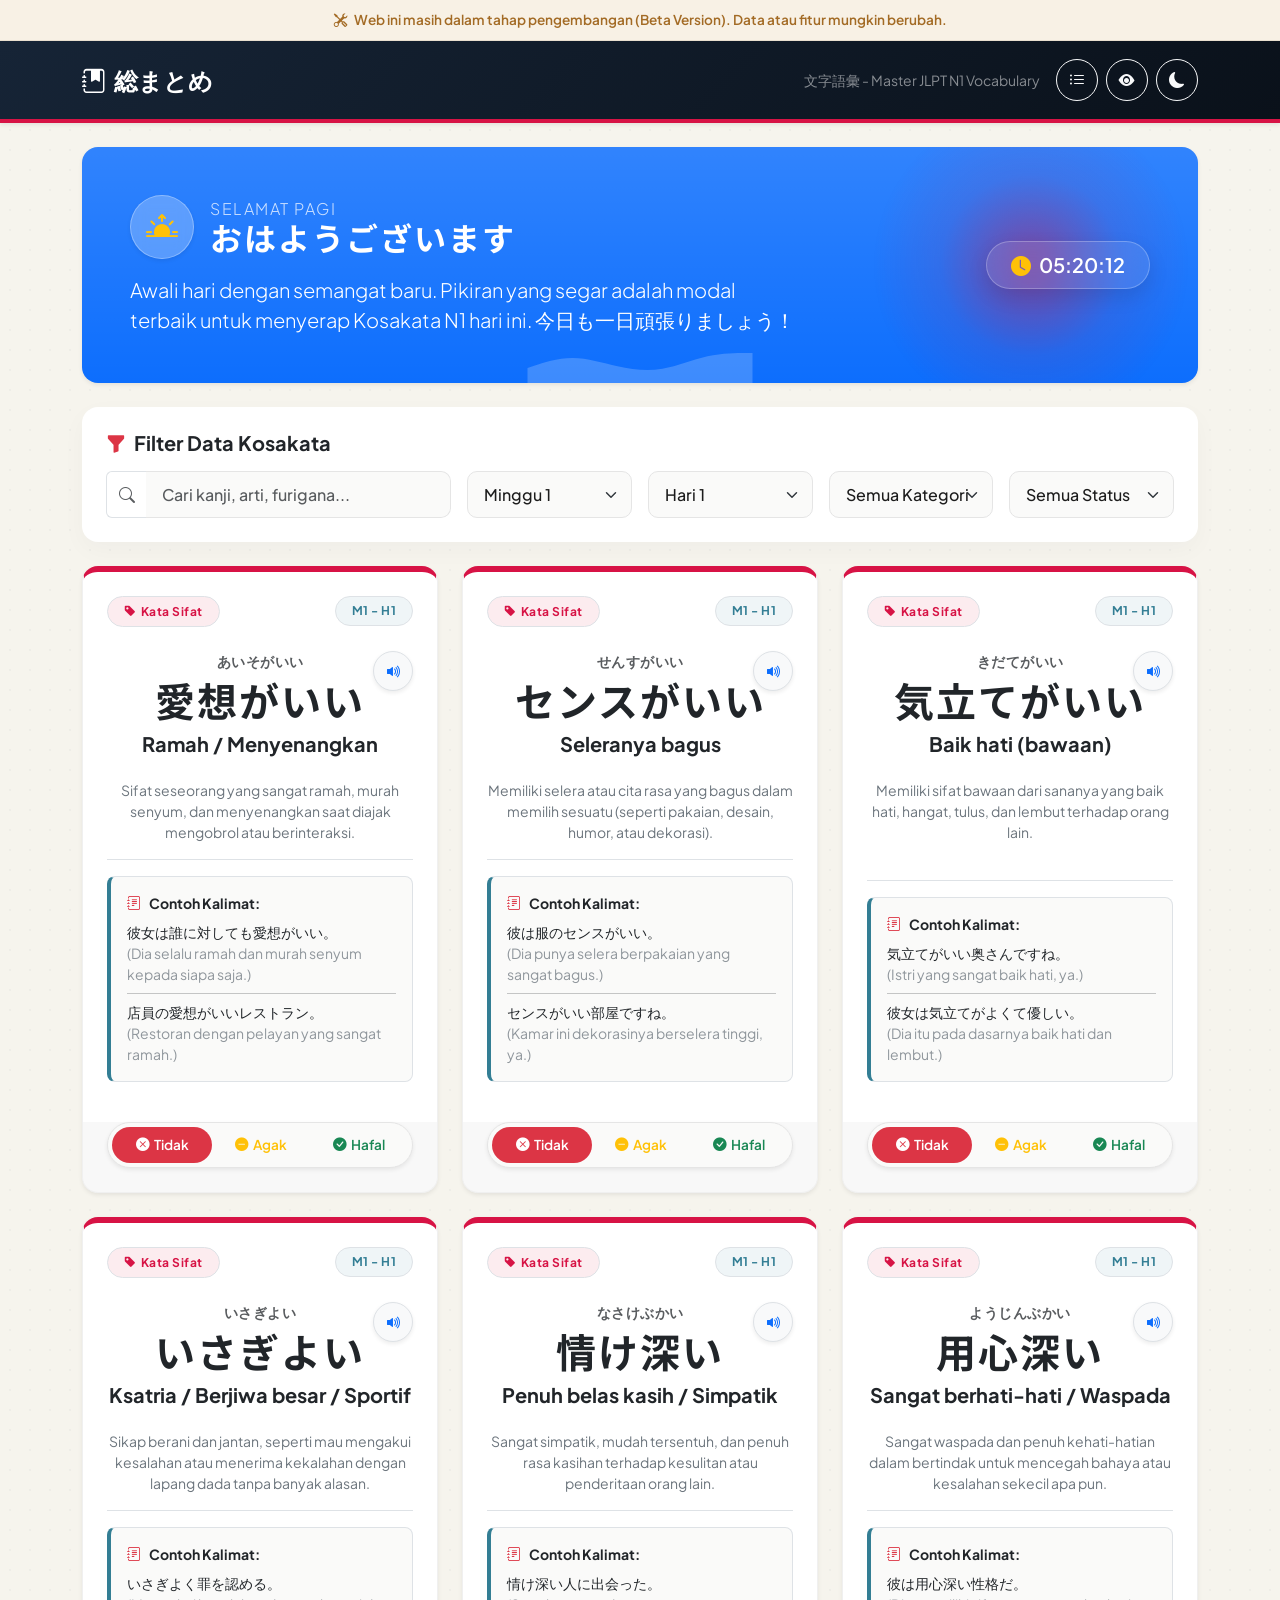
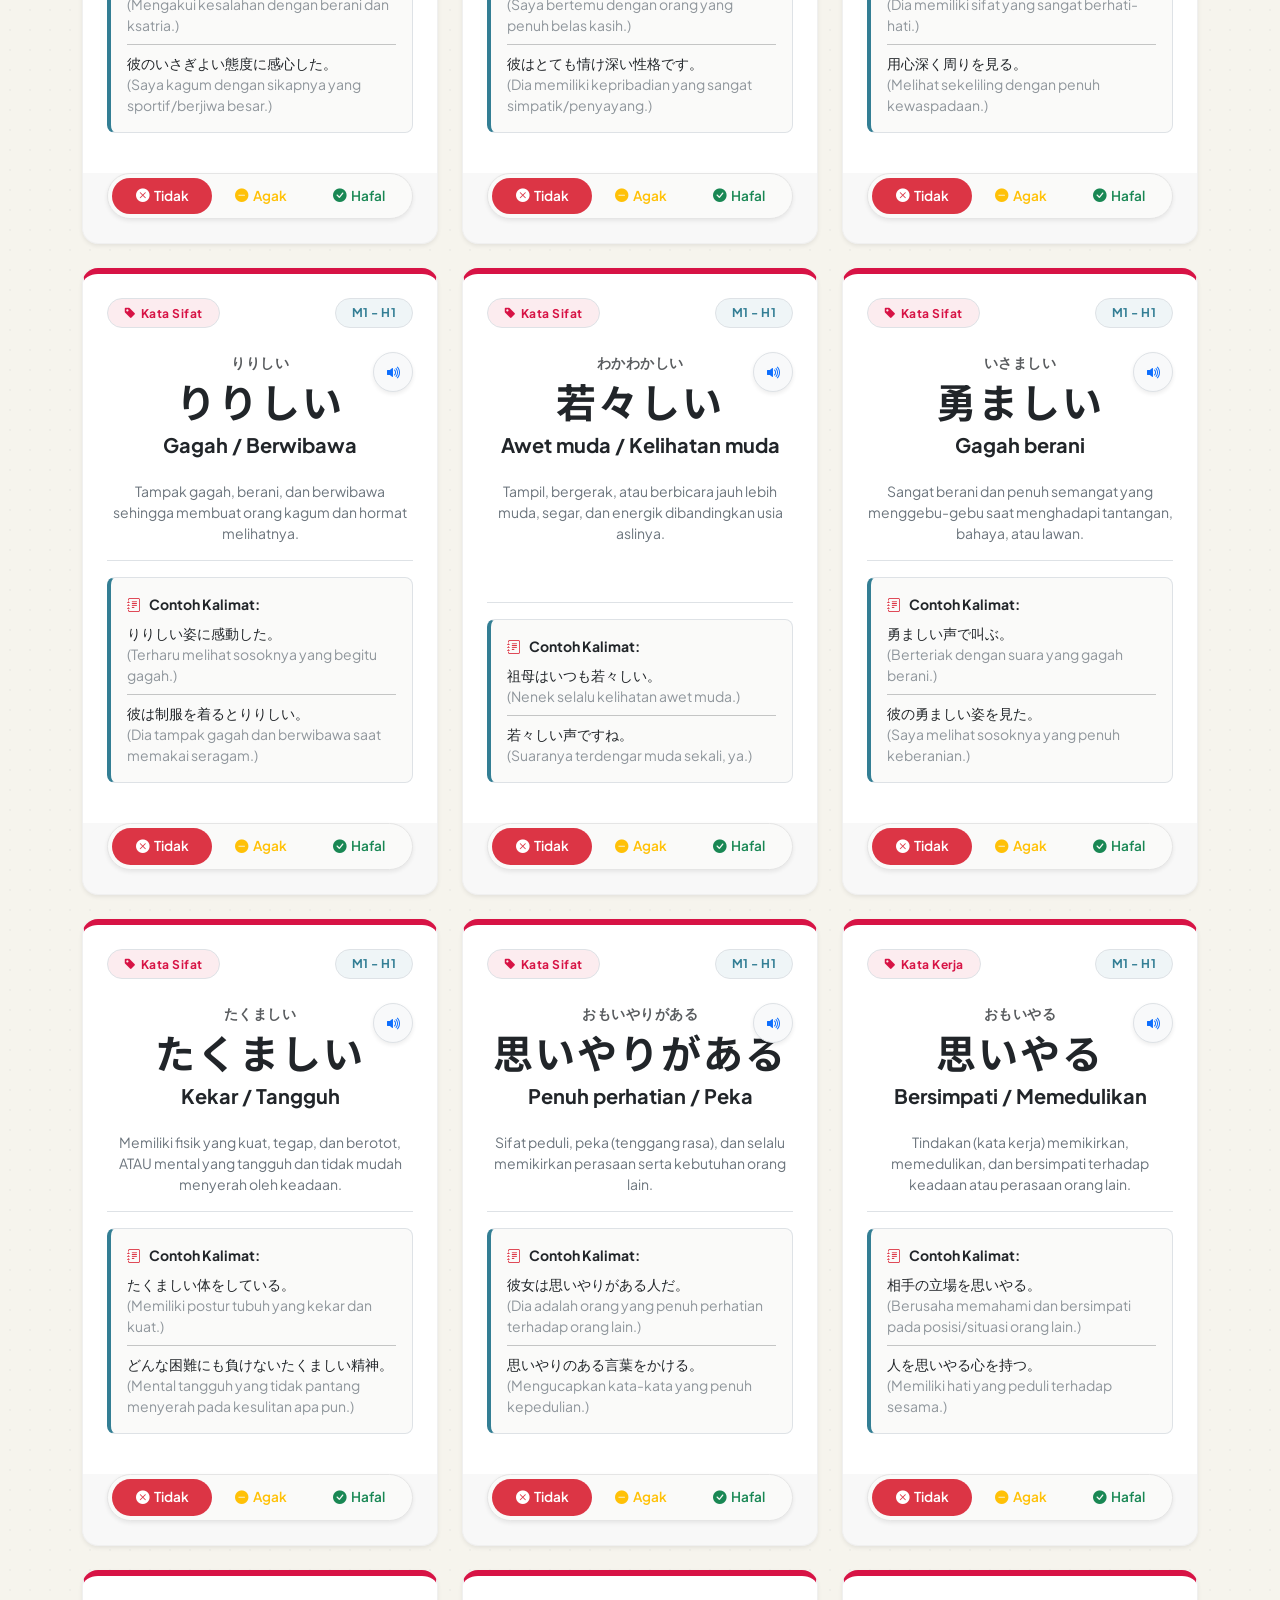
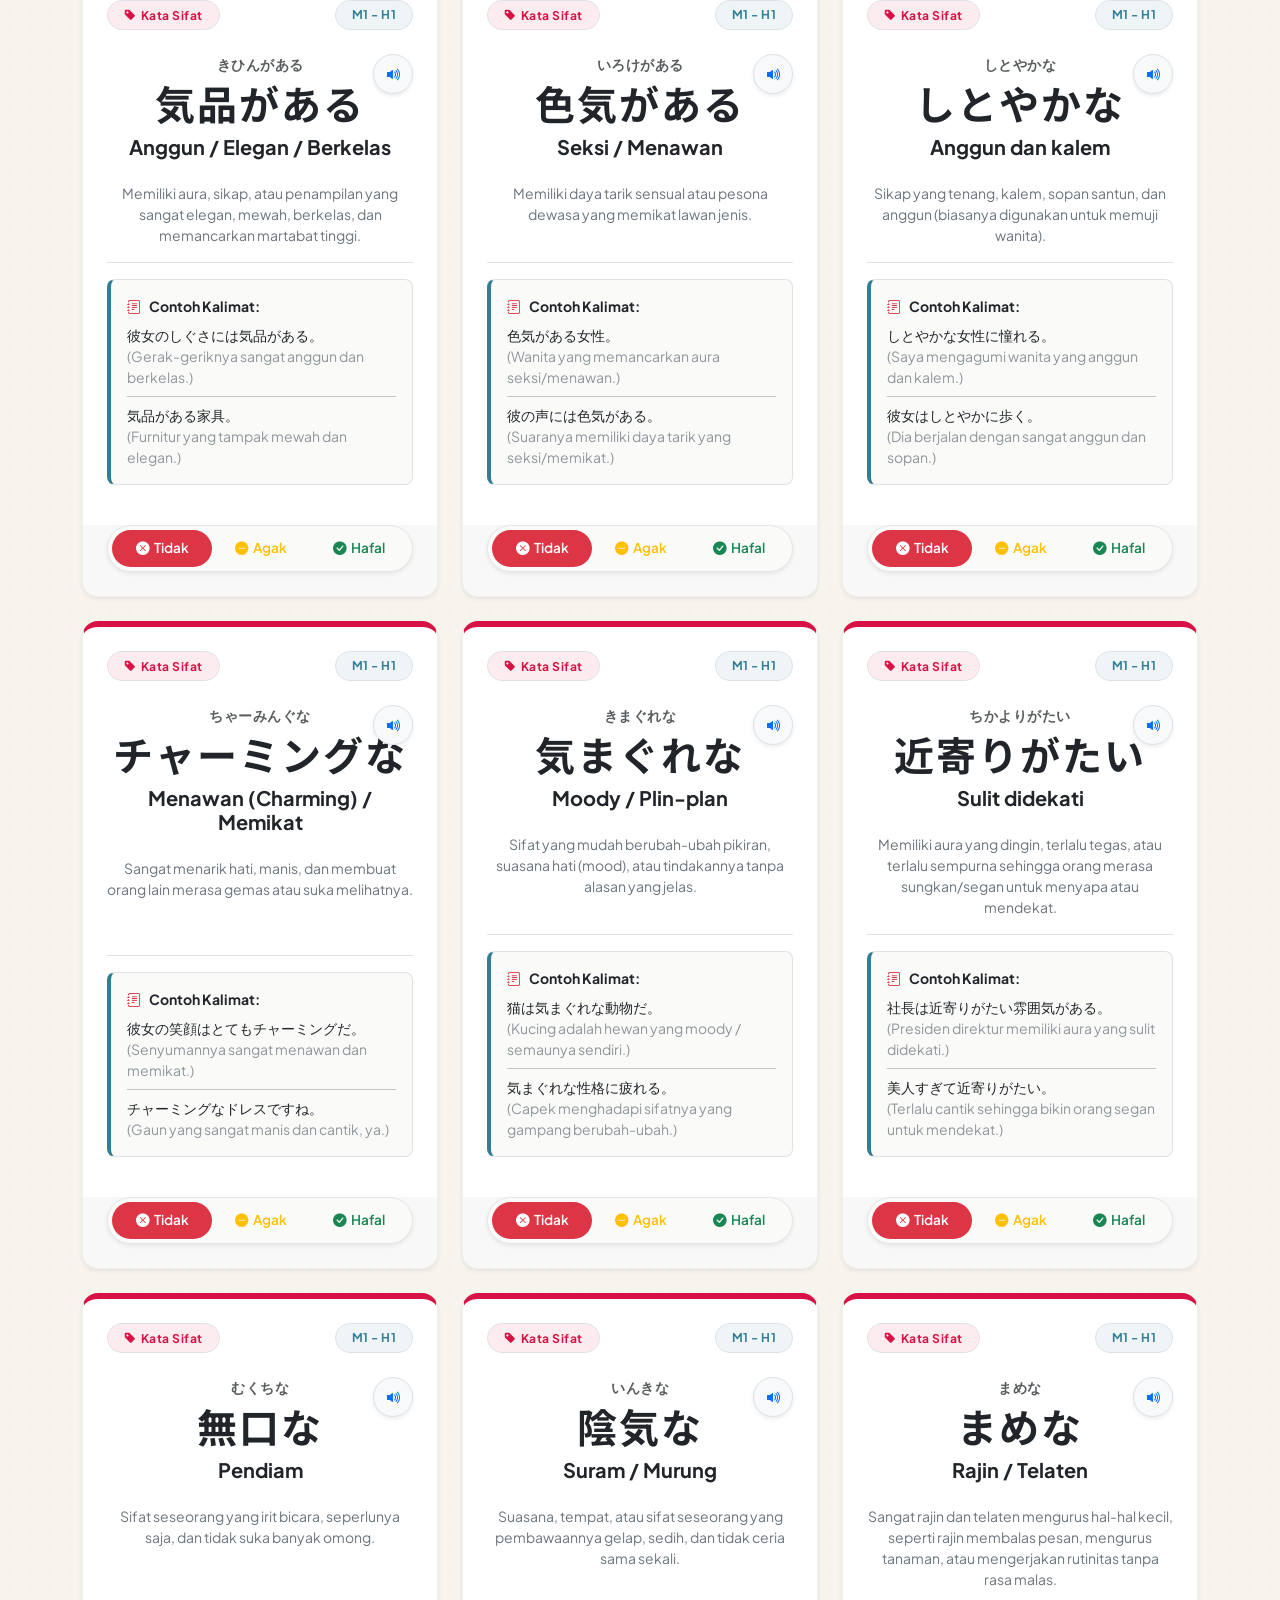
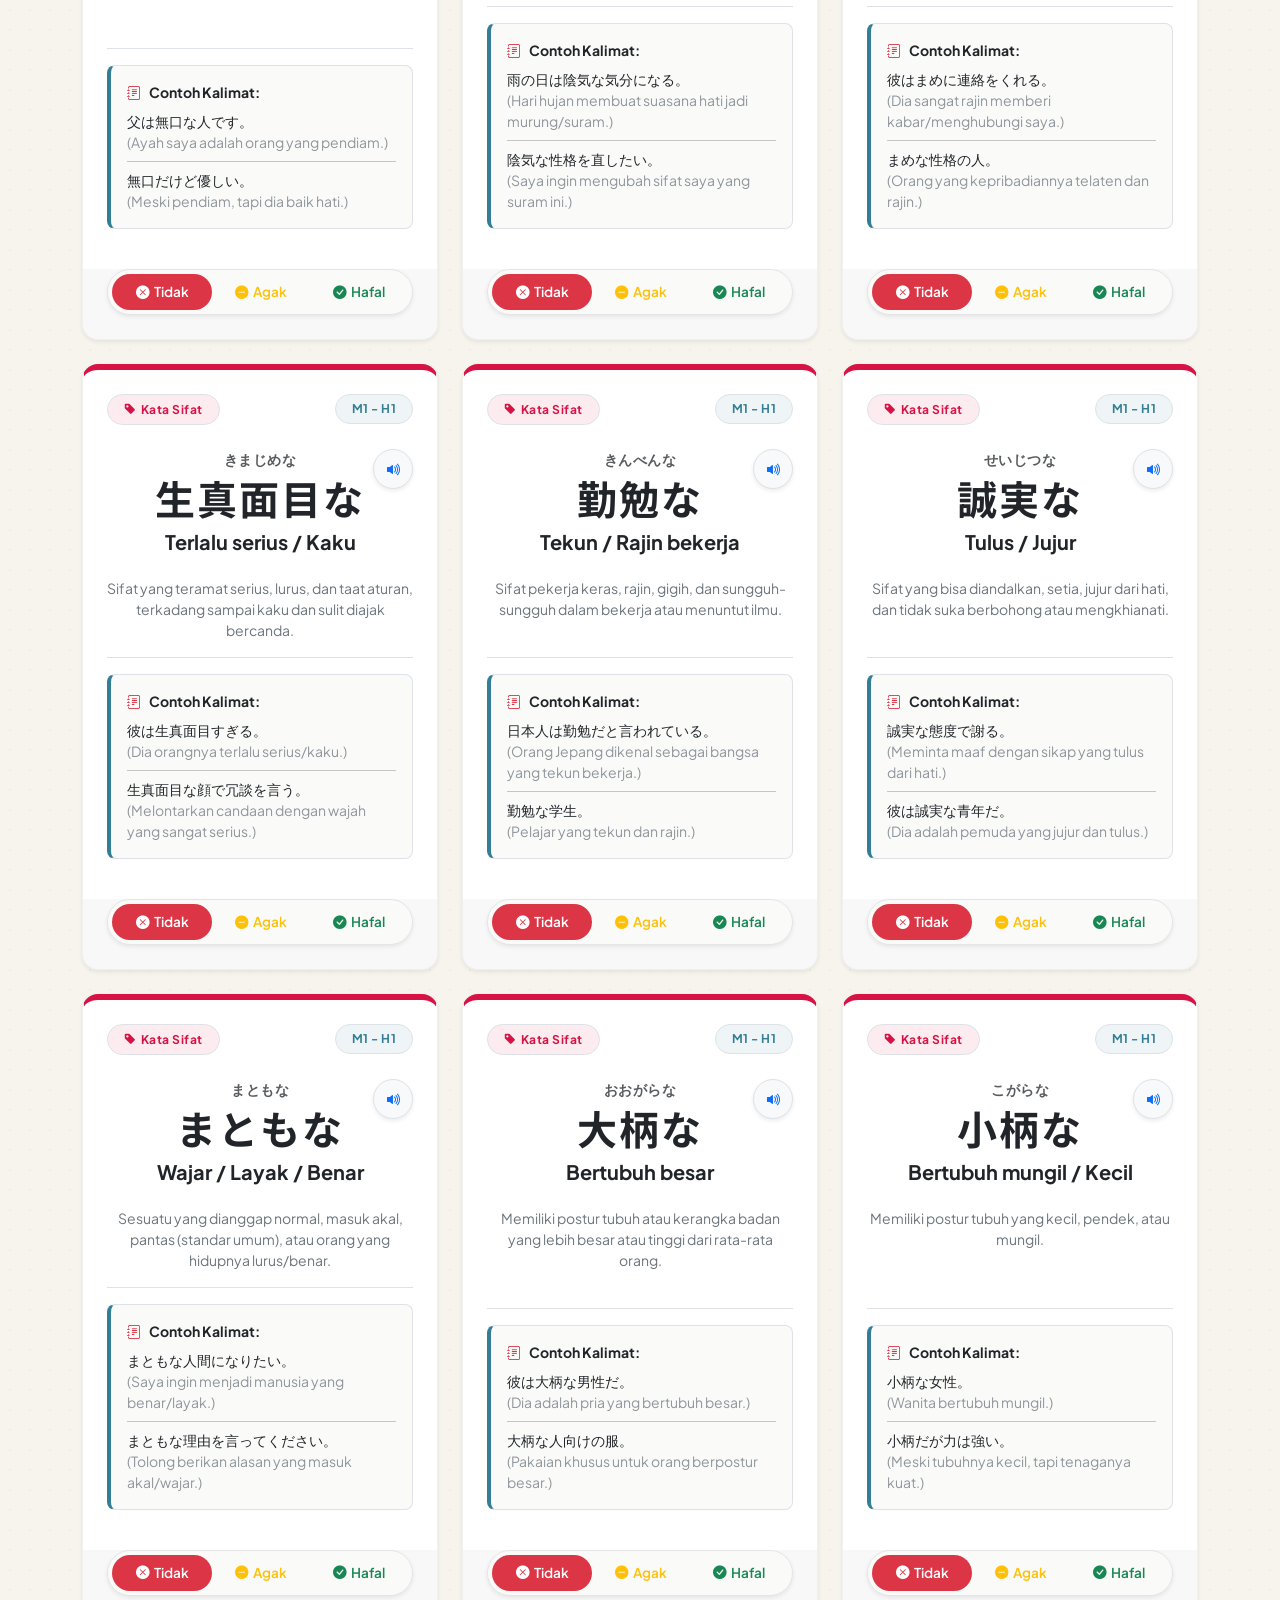
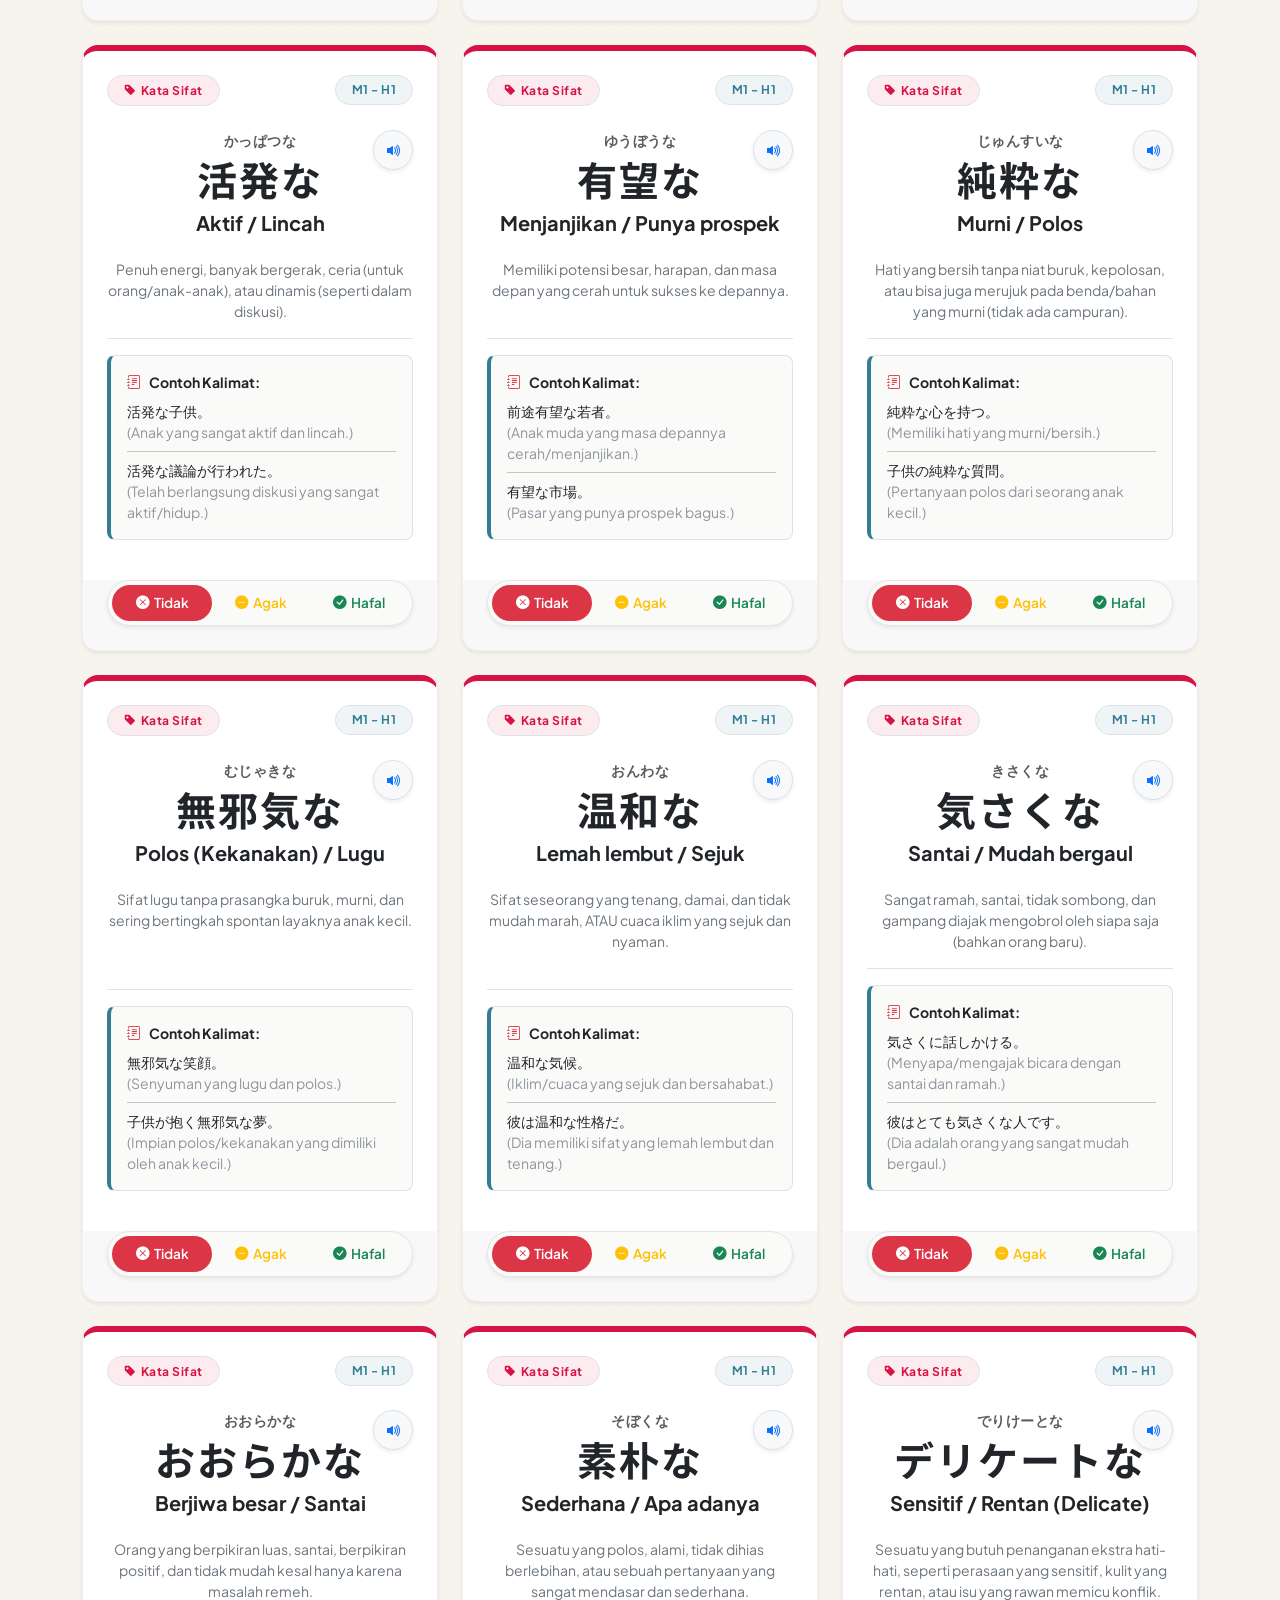
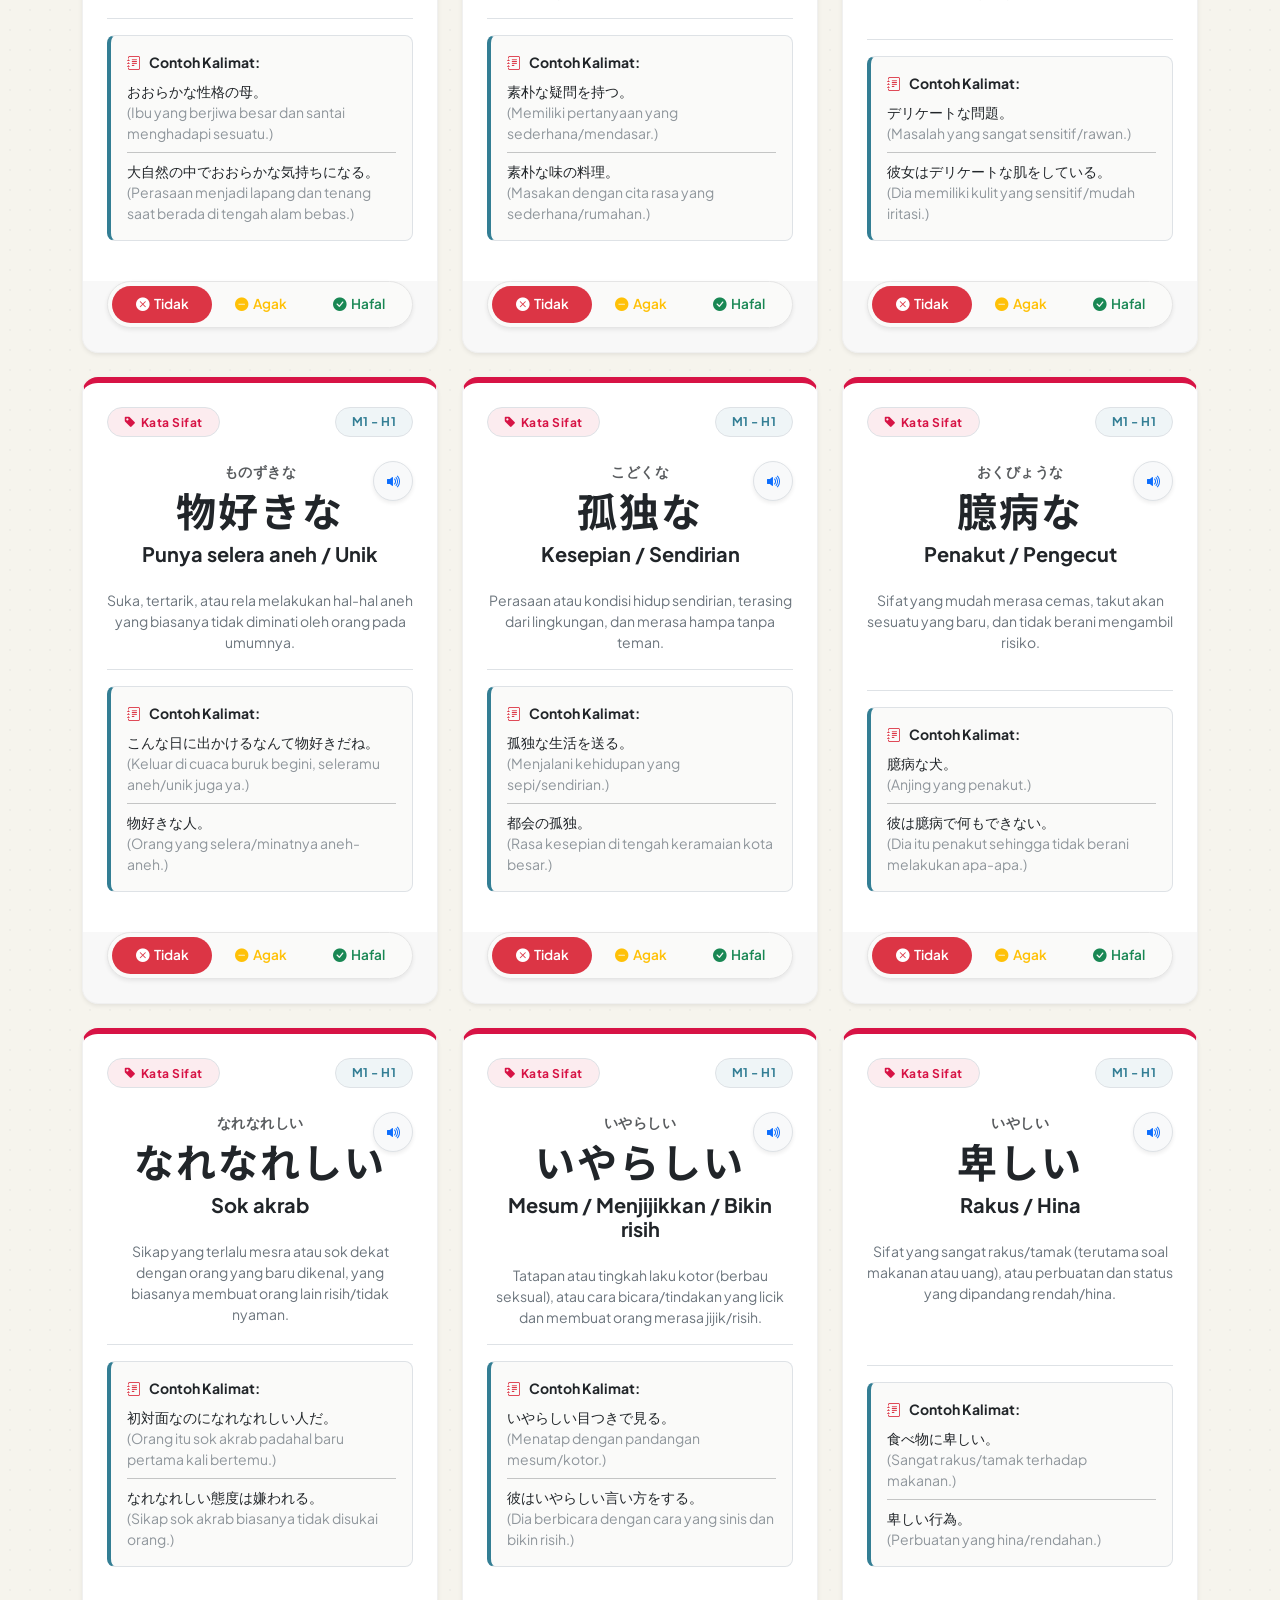
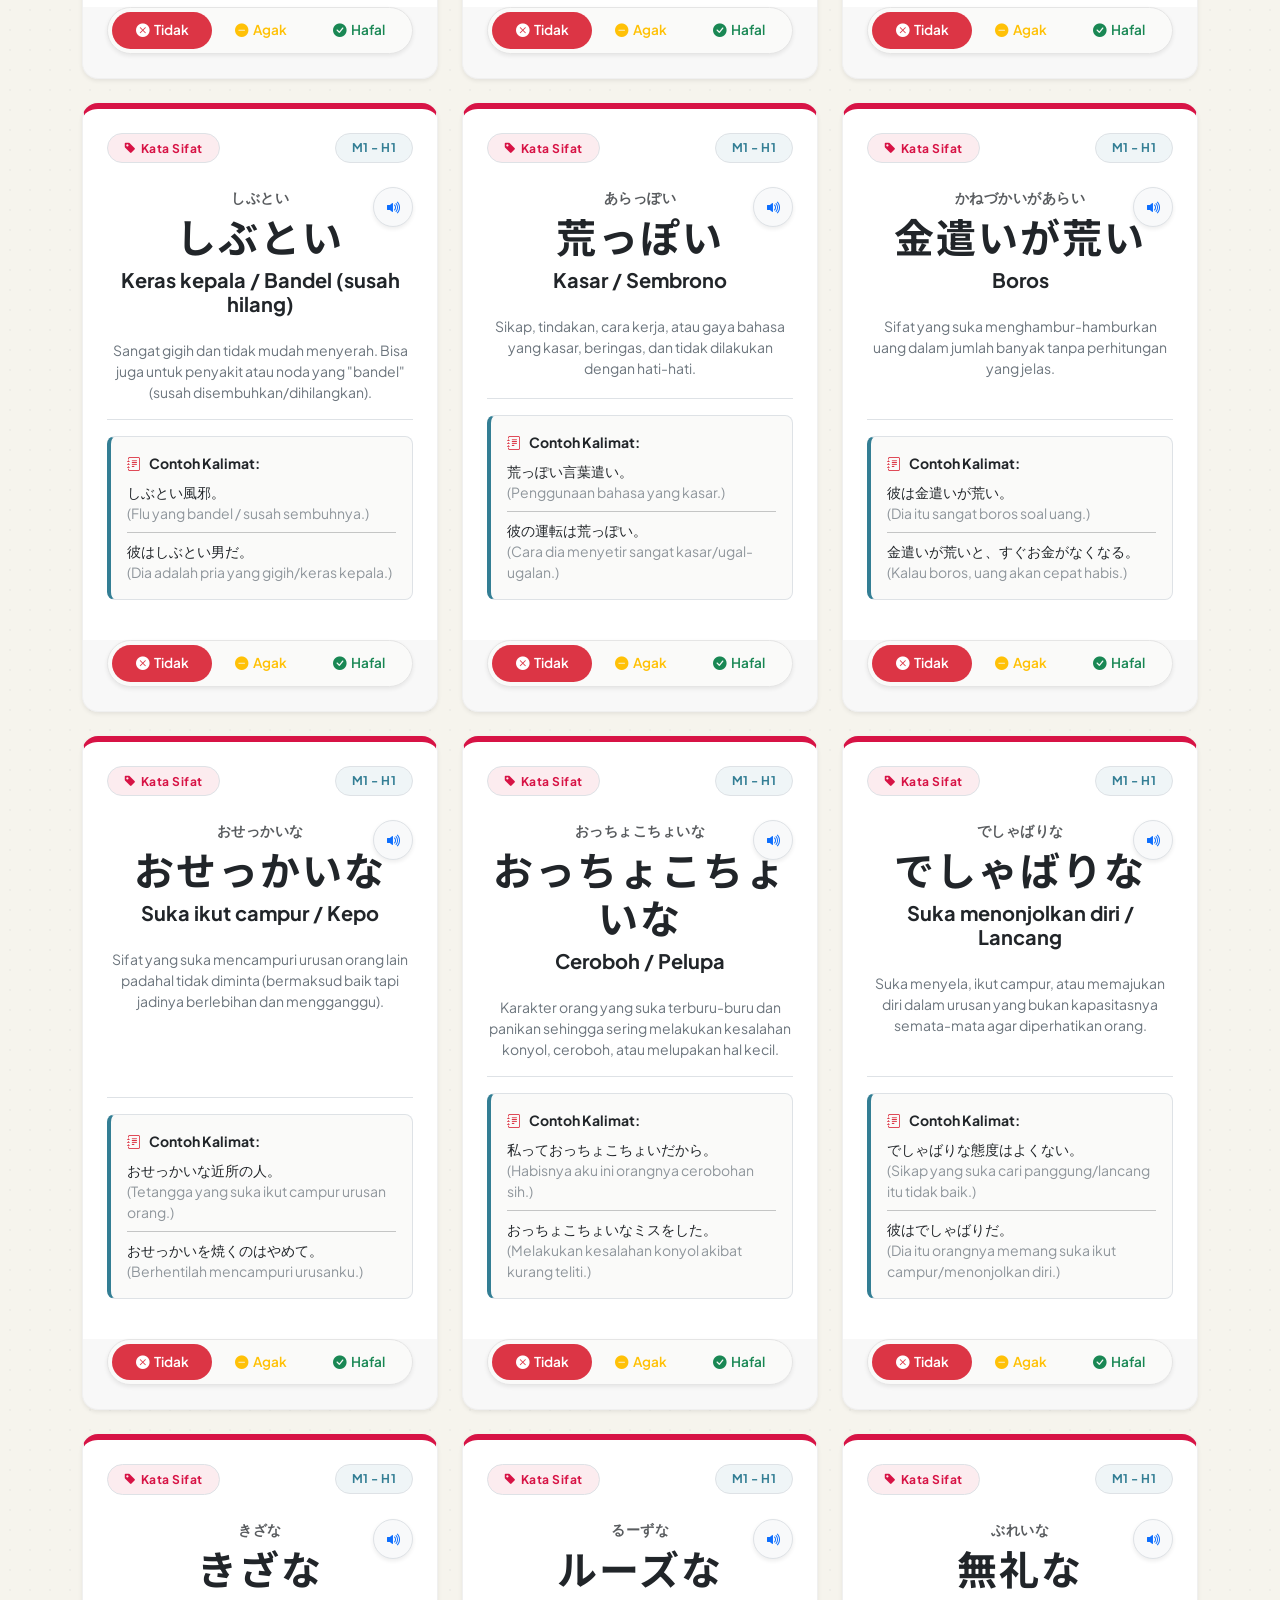
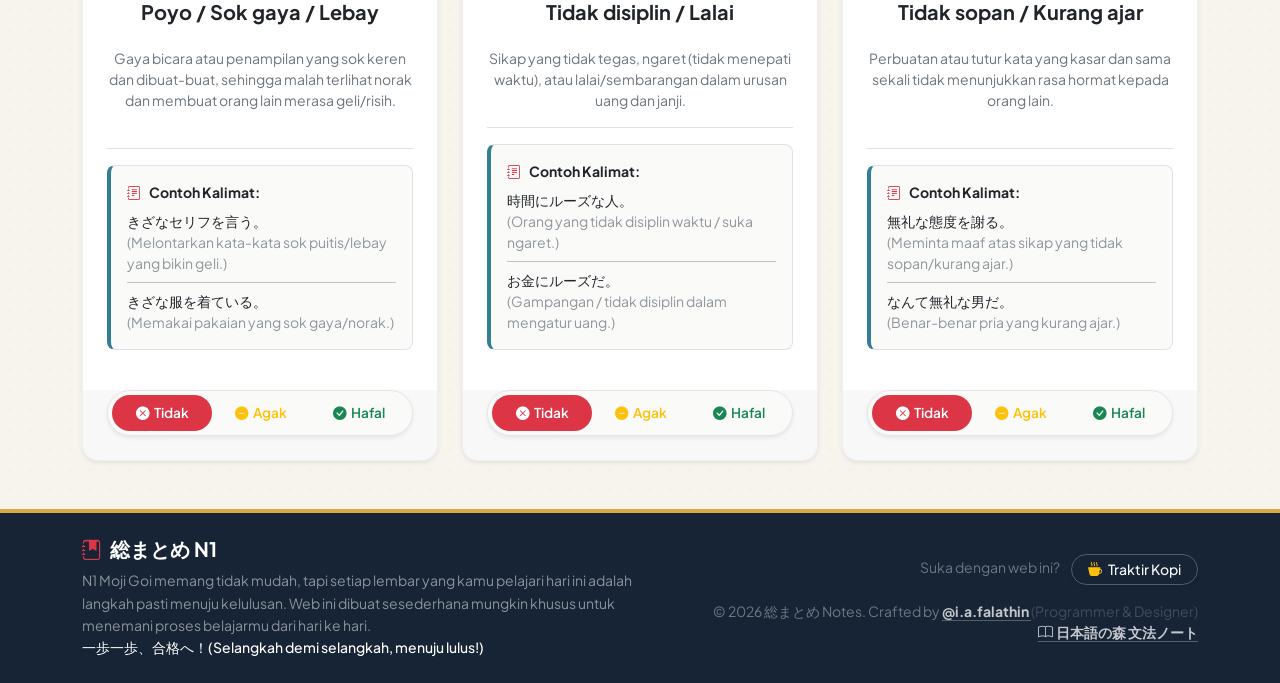
==== index.html @ d139061b "feat: add details for new theme" ====
<!DOCTYPE html>
<html lang="id">
  <head>
    <meta charset="UTF-8" />
    <meta name="viewport" content="width=device-width, initial-scale=1.0" />
    <title>総まとめ · 上級 · 文字語彙</title>

    <link
      rel="icon"
      type="image/svg+xml"
      href="data:image/svg+xml,<svg xmlns=%22http://www.w3.org/2000/svg%22 viewBox=%220 0 100 100%22><text y=%22.9em%22 font-size=%2290%22>文</text></svg>"
    />

    <link
      rel="stylesheet"
      href="https://fonts.googleapis.com/css2?family=Material+Symbols+Outlined:opsz,wght,FILL,GRAD@24,400,0,0"
    />

    <link
      href="https://cdn.jsdelivr.net/npm/bootstrap@5.3.2/dist/css/bootstrap.min.css"
      rel="stylesheet"
    />
    <link
      rel="stylesheet"
      href="https://cdn.jsdelivr.net/npm/bootstrap-icons@1.11.1/font/bootstrap-icons.css"
    />
    <link rel="preconnect" href="https://fonts.googleapis.com" />
    <link rel="preconnect" href="https://fonts.gstatic.com" crossorigin />
    <link
      href="https://fonts.googleapis.com/css2?family=Plus+Jakarta+Sans:wght@400;500;600;700&family=Noto+Sans+JP:wght@500;700&display=swap"
      rel="stylesheet"
    />
    <link rel="stylesheet" href="css/style.css" />
  </head>
  <body>
    <div class="dev-notice w-100">
      <i class="bi bi-tools me-1"></i> Web ini masih dalam tahap pengembangan
      (Beta Version). Data atau fitur mungkin berubah.
    </div>

    <nav class="navbar navbar-expand-lg navbar-dark navbar-jp shadow-sm py-3">
      <div class="container d-flex justify-content-between align-items-center">
        <a class="navbar-brand fw-bold fs-4 d-flex align-items-center" href="#">
          <i class="bi bi-journal-bookmark-fill text-white me-2"></i>
          <span>総<span style="color: var(--jp-red)">まとめ</span></span>
        </a>

        <div class="d-flex align-items-center">
          <span class="navbar-text text-white-50 small d-none d-md-inline me-3">
            文字語彙 - Master JLPT N1 Vocabulary
          </span>

          <!-- View Mode Toggle (Card / Details) -->
          <button
            id="view-mode-toggle"
            class="btn btn-outline-light rounded-circle p-2 d-flex align-items-center justify-content-center me-2"
            style="width: 42px; height: 42px; transition: all 0.2s"
            title="Ganti ke Tampilan Detail (Tabel)"
          >
            <i class="bi bi-list-ul" id="view-mode-icon"></i>
          </button>

          <!-- Mode Hafal Toggle Button Modern -->
          <button
            id="study-mode-toggle"
            class="btn btn-outline-light rounded-circle p-2 d-flex align-items-center justify-content-center me-2"
            style="width: 42px; height: 42px; transition: all 0.2s"
            title="Toggle Mode Hafal"
          >
            <i class="bi bi-eye-fill" id="study-mode-icon"></i>
          </button>

          <!-- Dark Mode Toggle Button Modern -->
          <button
            id="theme-toggle"
            class="btn btn-outline-light rounded-circle p-2 d-flex align-items-center justify-content-center"
            style="width: 42px; height: 42px; transition: all 0.2s"
            title="Toggle Dark/Light Mode"
          >
            <i class="bi bi-moon-fill" id="theme-icon"></i>
          </button>
        </div>
      </div>
    </nav>

    <main>
      <div class="container mt-4">
        <div
          id="hero-banner"
          class="p-5 text-center text-md-start text-white position-relative overflow-hidden rounded-4 shadow-sm"
        >
          <div class="hero-sun"></div>
          <svg
            xmlns="http://www.w3.org/2000/svg"
            viewBox="0 0 1440 320"
            class="position-absolute bottom-0 start-0 w-100"
            style="height: 50px; pointer-events: none; z-index: 0; opacity: 0.2"
          >
            <path
              fill="#ffffff"
              d="M0,224L48,208C96,192,192,160,288,160C384,160,480,192,576,213.3C672,235,768,245,864,229.3C960,213,1056,171,1152,149.3C1248,128,1344,128,1392,128L1440,128L1440,320L1392,320C1344,320,1248,320,1152,320C1056,320,960,320,864,320C768,320,672,320,576,320C480,320,384,320,288,320C192,320,96,320,48,320L0,320Z"
            ></path>
          </svg>

          <div class="position-relative z-3 row align-items-center g-4">
            <div class="col-md-8">
              <h1 class="mb-3" id="greeting"></h1>
              <p class="lead opacity-90 mb-0" id="hero-quote"></p>
            </div>
            <div class="col-md-4 text-center text-md-end">
              <div class="clock-badge">
                <i
                  class="bi bi-clock-fill me-2 bi-clock-animated text-warning"
                ></i>
                <span id="clock">00:00:00</span>
              </div>
            </div>
          </div>
        </div>
      </div>

      <div class="container mt-4">
        <div class="card filter-card border-0">
          <div class="card-body p-4">
            <h5
              class="fw-bold mb-3 d-flex align-items-center"
              style="color: var(--jp-blue-dark)"
            >
              <i class="bi bi-funnel-fill me-2 text-danger"></i>Filter Data
              Kosakata
            </h5>
            <div class="row g-3">
              <div class="col-md-12 col-lg-4">
                <div class="input-group">
                  <span
                    class="input-group-text bg-white border-end-0 text-muted"
                    ><i class="bi bi-search"></i
                  ></span>
                  <input
                    type="text"
                    id="search-input"
                    class="form-control border-start-0"
                    placeholder="Cari kanji, arti, furigana..."
                  />
                </div>
              </div>
              <div class="col-md-3 col-lg-2">
                <select id="filter-minggu" class="form-select">
                  <option value="all">Semua Minggu</option>
                  <option value="1" selected>Minggu 1</option>
                  <option value="2">Minggu 2</option>
                  <option value="3">Minggu 3</option>
                  <option value="4">Minggu 4</option>
                  <option value="5">Minggu 5</option>
                  <option value="6">Minggu 6</option>
                  <option value="7">Minggu 7</option>
                  <option value="8">Minggu 8</option>
                </select>
              </div>
              <div class="col-md-3 col-lg-2">
                <select id="filter-hari" class="form-select">
                  <option value="all">Semua Hari</option>
                  <option value="1" selected>Hari 1</option>
                  <option value="2">Hari 2</option>
                  <option value="3">Hari 3</option>
                  <option value="4">Hari 4</option>
                  <option value="5">Hari 5</option>
                  <option value="6">Hari 6</option>
                </select>
              </div>
              <script>
                document.addEventListener('DOMContentLoaded', function () {
                  const filterMinggu = document.getElementById('filter-minggu')
                  const filterHari = document.getElementById('filter-hari')

                  // Fungsi untuk memperbarui opsi Hari 7
                  function updateHari7() {
                    const mingguValue = filterMinggu.value

                    // Cek dan hapus opsi Hari 7 jika sebelumnya sudah ada (reset)
                    const existingHari7 =
                      filterHari.querySelector('option[value="7"]')
                    if (existingHari7) {
                      existingHari7.remove()
                    }

                    // Jika filter minggu BUKAN "Semua Minggu" (all), tambahkan Hari 7
                    if (mingguValue !== 'all') {
                      const optionHari7 = document.createElement('option')
                      optionHari7.value = '7'
                      optionHari7.textContent = 'Hari 7 (Exam)'

                      // Tambahkan sedikit penanda warna atau styling jika diperlukan (opsional)
                      optionHari7.style.fontWeight = 'bold'
                      optionHari7.style.color = 'blue'

                      filterHari.appendChild(optionHari7)
                    }
                  }

                  // Panggil fungsi sekali saat halaman pertama dimuat
                  updateHari7()

                  // Dengarkan perubahan pada dropdown "Minggu"
                  filterMinggu.addEventListener('change', function () {
                    // Jika user ganti minggu, pastikan pilihan hari tidak nyangkut di hari 7
                    // (kembalikan ke Hari 1 atau Semua Hari sebagai default)
                    if (filterHari.value === '7') {
                      filterHari.value = '1'
                    }
                    updateHari7()
                  })

                  // Dengarkan perubahan pada dropdown "Hari"
                  filterHari.addEventListener('change', function () {
                    if (this.value === '7') {
                      const mingguValue = filterMinggu.value
                      if (mingguValue !== 'all') {
                        // Redirect ke halaman exam sesuai minggu
                        window.location.href = `exam/minggu${mingguValue}.html`
                      }
                    }
                  })
                })
              </script>
              <div class="col-md-3 col-lg-2">
                <select id="filter-kategori" class="form-select">
                  <option value="all">Semua Kategori</option>
                  <option value="kata benda">Kata Benda</option>
                  <option value="kata sifat">Kata Sifat</option>
                  <option value="kata kerja">Kata Kerja</option>
                  <option value="kata keterangan">Kata Keterangan</option>
                  <option value="onomatope">Onomatope</option>
                  <option value="ungkapan">Ungkapan</option>
                </select>
              </div>
              <div class="col-md-3 col-lg-2">
                <select id="filter-status" class="form-select">
                  <option value="all">Semua Status</option>
                  <option value="tidak_hafal">Tidak Hafal</option>
                  <option value="agak_hafal">Agak Hafal</option>
                  <option value="hafal">Hafal</option>
                </select>
              </div>
            </div>
          </div>
        </div>
      </div>

      <div class="container mt-4 mb-5">
        <div class="row g-4" id="vocab-container"></div>
      </div>
    </main>

    <footer class="footer-jp py-4 mt-auto">
      <div class="container text-center text-md-start">
        <div class="row align-items-center g-3">
          <div class="col-md-6">
            <h5 class="fw-bold mb-2">
              <i class="bi bi-journal-bookmark-fill text-danger me-2"></i
              >総まとめ N1
            </h5>
            <p class="small text-white-50 mb-0" style="line-height: 1.6">
              N1 Moji Goi memang tidak mudah, tapi setiap lembar yang kamu
              pelajari hari ini adalah langkah pasti menuju kelulusan. Web ini
              dibuat sesederhana mungkin khusus untuk menemani proses belajarmu
              dari hari ke hari. <br />
              <span class="text-white fw-medium"
                >一歩一歩、合格へ！(Selangkah demi selangkah, menuju
                lulus!)</span
              >
            </p>
          </div>
          <div class="col-md-6 text-md-end text-center">
            <div class="mb-2">
              <span class="small text-white-50 me-2 opacity-75"
                >Suka dengan web ini?</span
              >
              <a
                href="#"
                class="btn btn-sm btn-outline-light rounded-pill px-3 shadow-sm fw-medium transition-all"
                data-bs-toggle="modal"
                data-bs-target="#donationModal"
                style="border-color: rgba(255, 255, 255, 0.25)"
              >
                <i
                  class="bi bi-cup-hot-fill me-1 text-warning animate-bounce"
                ></i>
                Traktir Kopi
              </a>
            </div>
            <div class="small text-white-50 mt-3 opacity-75">
              &copy; 2026 総まとめ Notes.<br class="d-md-none" />
              Crafted by
              <a
                href="https://instagram.com/i.a.falathin"
                class="text-white fw-bold text-decoration-none border-bottom border-secondary"
                target="_blank"
                rel="noopener noreferrer"
              >
                @i.a.falathin
              </a>
              <span class="opacity-50 fs-xs">(Programmer &amp; Designer)</span>

              <br />

              <a
                href="bunpou/index.html"
                class="text-white fw-bold text-decoration-none border-bottom border-secondary"
              >
                <i class="bi bi-book me-1"></i>日本語の森 文法ノート
              </a>
            </div>
          </div>

          <div
            class="modal fade"
            id="donationModal"
            tabindex="-1"
            aria-labelledby="donationModalLabel"
            aria-hidden="true"
            style="
              backdrop-filter: blur(4px);
              -webkit-backdrop-filter: blur(4px);
            "
          >
            <div class="modal-dialog modal-dialog-centered modal-sm">
              <div
                class="modal-content bg-dark text-white border rounded-4 shadow-lg"
                style="
                  border-color: rgba(255, 255, 255, 0.1) !important;
                  background: linear-gradient(145deg, #212529, #1a1d20);
                "
              >
                <div
                  class="modal-header border-bottom border-secondary border-opacity-25 py-3 px-4 justify-content-between align-items-center"
                >
                  <h6
                    class="modal-title fw-bold d-flex align-items-center mb-0"
                    id="donationModalLabel"
                  >
                    <i class="bi bi-heart-fill text-danger me-2 shadow-sm"></i
                    >Dukung @i.a.falathin
                  </h6>
                  <button
                    type="button"
                    class="btn-close btn-close-white shadow-none m-0"
                    data-bs-dismiss="modal"
                    aria-label="Close"
                    style="font-size: 0.75rem; opacity: 0.6"
                  ></button>
                </div>
                <div class="modal-body text-center py-4 px-4">
                  <p
                    class="small text-white-50 mb-4"
                    style="font-size: 0.85rem; line-height: 1.5"
                  >
                    Scan QR code di bawah ini untuk memberikan dukungan atau
                    sekadar membelikan secangkir kopi.
                  </p>

                  <div
                    class="bg-white p-3 d-inline-block rounded-4 shadow mb-4"
                    style="
                      border: 1px solid rgba(0, 0, 0, 0.05);
                      transition: transform 0.2s ease;
                    "
                  >
                    <img
                      src="img/qr.png"
                      alt="Dukungan QR"
                      class="img-fluid rounded-2"
                      style="
                        max-width: 180px;
                        width: 100%;
                        height: auto;
                        display: block;
                      "
                    />
                  </div>

                  <p
                    class="small fw-semibold mb-0 text-warning border-top border-secondary border-opacity-25 pt-3 mx-2"
                    style="font-size: 0.85rem; letter-spacing: 0.3px"
                  >
                    Terima kasih atas kebaikanmu!<br />
                    <span
                      class="fw-normal text-white-50 d-block mt-1"
                      style="font-size: 0.75rem; font-style: italic"
                      >いつも応援ありがとうございます！</span
                    >
                  </p>
                </div>
                <div class="modal-footer border-0 pt-0 pb-3 px-4">
                  <button
                    type="button"
                    class="btn btn-sm btn-outline-secondary text-white border-secondary border-opacity-50 w-100 rounded-3 py-2 fw-medium"
                    data-bs-dismiss="modal"
                    style="
                      font-size: 0.85rem;
                      background: rgba(255, 255, 255, 0.03);
                    "
                  >
                    Tutup
                  </button>
                </div>
              </div>
            </div>
          </div>
        </div>
      </div>
    </footer>

    <script src="https://cdn.jsdelivr.net/npm/bootstrap@5.3.2/dist/js/bootstrap.bundle.min.js"></script>

    <script src="minggu1/hari1.js"></script>
    <script src="minggu1/hari2.js"></script>
    <script src="minggu1/hari3.js"></script>
    <script src="minggu1/hari4.js"></script>
    <script src="minggu1/hari5.js"></script>
    <script src="minggu1/hari6.js"></script>
    <script src="minggu1/hari7.js"></script>

    <script src="minggu2/hari1.js"></script>
    <script src="minggu2/hari2.js"></script>
    <script src="minggu2/hari3.js"></script>
    <script src="minggu2/hari4.js"></script>
    <script src="minggu2/hari5.js"></script>
    <script src="minggu2/hari6.js"></script>
    <script src="minggu2/hari7.js"></script>

    <script src="minggu3/hari1.js"></script>
    <script src="minggu3/hari2.js"></script>
    <script src="minggu3/hari3.js"></script>
    <script src="minggu3/hari4.js"></script>
    <script src="minggu3/hari5.js"></script>
    <script src="minggu3/hari6.js"></script>
    <script src="minggu3/hari7.js"></script>

    <script src="minggu4/hari1.js"></script>
    <script src="minggu4/hari2.js"></script>
    <script src="minggu4/hari3.js"></script>
    <script src="minggu4/hari4.js"></script>
    <script src="minggu4/hari5.js"></script>
    <script src="minggu4/hari6.js"></script>
    <script src="minggu4/hari7.js"></script>

    <script src="minggu5/hari1.js"></script>
    <script src="minggu5/hari2.js"></script>
    <script src="minggu5/hari3.js"></script>
    <script src="minggu5/hari4.js"></script>
    <script src="minggu5/hari5.js"></script>
    <script src="minggu5/hari6.js"></script>
    <script src="minggu5/hari7.js"></script>

    <script src="minggu6/hari1.js"></script>
    <script src="minggu6/hari2.js"></script>
    <script src="minggu6/hari3.js"></script>
    <script src="minggu6/hari4.js"></script>
    <script src="minggu6/hari5.js"></script>
    <script src="minggu6/hari6.js"></script>
    <script src="minggu6/hari7.js"></script>

    <script src="minggu7/hari1.js"></script>
    <script src="minggu7/hari2.js"></script>
    <script src="minggu7/hari3.js"></script>
    <script src="minggu7/hari4.js"></script>
    <script src="minggu7/hari5.js"></script>
    <script src="minggu7/hari6.js"></script>
    <script src="minggu7/hari7.js"></script>

    <script src="minggu8/hari1.js"></script>
    <script src="minggu8/hari2.js"></script>
    <script src="minggu8/hari3.js"></script>
    <script src="minggu8/hari4.js"></script>
    <script src="minggu8/hari5.js"></script>
    <script src="minggu8/hari6.js"></script>
    <script src="minggu8/hari7.js"></script>
    <script>
      // ==========================================================================
      // --- INJECT CSS SECARA DINAMIS (SUPER COMPACT, RESPONSIF & DARK MODE) ---
      // ==========================================================================
      if (!document.getElementById('table-hover-style')) {
        const style = document.createElement('style')
        style.id = 'table-hover-style'
        style.innerHTML = `
        /* Tabel Ultra-Kompak */
        .table-compact td {
            padding: 0.4rem 0.5rem !important;
            vertical-align: middle !important;
        }
        .table-compact th {
            padding: 0.5rem !important;
            font-size: 0.85rem;
            text-transform: uppercase;
            letter-spacing: 0.5px;
        }

        /* Transisi Halus untuk Row Tabel */
        .vocab-table-row { 
            transition: background-color 0.2s ease; 
        }
        .vocab-table-row:hover { 
            background-color: rgba(0, 0, 0, 0.03) !important; 
        }
        [data-theme="dark"] .vocab-table-row:hover {
            background-color: rgba(255, 255, 255, 0.08) !important;
        }

        /* Logika Pemotongan Teks di Tampilan Desktop */
        .hover-expand {
            max-width: 250px;
            white-space: nowrap;
            overflow: hidden;
            text-overflow: ellipsis;
            display: block;
            transition: all 0.3s ease;
            font-size: 0.85rem;
        }
        .vocab-table-row:hover .hover-expand {
            max-width: 100%;
            white-space: normal;
            overflow: visible;
        }

        /* Logika Container Contoh Kalimat saat Hover (Desktop) */
        .hover-details {
            max-height: 0;
            opacity: 0;
            overflow: hidden;
            transition: max-height 0.35s cubic-bezier(0.4, 0, 0.2, 1), opacity 0.25s ease, margin-top 0.25s ease;
            background-color: #f8f9fa;
            color: #212529;
        }
        .vocab-table-row:hover .hover-details {
            max-height: 400px;
            opacity: 1;
            margin-top: 0.5rem;
        }
        [data-theme="dark"] .hover-details {
            background-color: #2b3035 !important;
            color: #f8f9fa !important;
            border-color: #495057 !important;
        }

        /* ==========================================================================
           DUKUNGAN DARK MODE UNTUK SELURUH AREA TABEL (DESKTOP)
           ========================================================================== */
        [data-theme="dark"] #vocab-container table {
            background-color: #1e1e1e !important;
            color: #f8f9fa !important;
            border-color: #373b3e !important;
        }
        [data-theme="dark"] .table-compact th {
            background-color: #1a1d20 !important;
            color: #f8f9fa !important;
            border-color: #373b3e !important;
        }
        [data-theme="dark"] .vocab-table-row td {
            background-color: #212529 !important;
            border-color: #373b3e !important;
        }

        /* SOLUSI UTAMA: 
           Paksa semua teks di kolom isi (Tag, Kanji, Furigana, Arti) menjadi terang.
           Kita kecualikan kolom paling kanan (.status-col) agar tombol status tidak rusak.
        */
        [data-theme="dark"] .vocab-table-row td:not(.status-col),
        [data-theme="dark"] .vocab-table-row td:not(.status-col) * {
            color: #f8f9fa !important;
        }

        /* Supaya teks penjelasan/sub-text yang sifatnya sekunder (muted) tetap punya 
           tingkat kontras yang enak dibaca (tidak terlalu terang benderang), kita beri warna abu-abu terang.
        */
        [data-theme="dark"] .vocab-table-row td:not(.status-col) .text-muted,
        [data-theme="dark"] .vocab-table-row td:not(.status-col) .text-secondary,
        [data-theme="dark"] .vocab-table-row td:not(.status-col) .text-black-50,
        [data-theme="dark"] .vocab-table-row td:not(.status-col) small {
            color: #adb5bd !important;
        }

        /* Box Contoh Penggunaan (Hover Details) di Dark Mode */
        [data-theme="dark"] .hover-details,
        [data-theme="dark"] .hover-details * {
            color: #f8f9fa !important;
        }
        [data-theme="dark"] .hover-details .text-muted,
        [data-theme="dark"] .hover-details .text-secondary {
            color: #adb5bd !important;
        }

        /* ==========================================================================
           DESAIN RESPONSIVE: MENGUBAH TABEL MENJADI KARTU KOMPAK DI MOBILE (<= 768px)
           ========================================================================== */
        @media (max-width: 768px) {
            #vocab-container table thead {
                display: none !important;
            }
            #vocab-container table, 
            #vocab-container tbody {
                display: block !important;
                width: 100% !important;
            }
            .vocab-table-row {
                display: block !important;
                width: 100% !important;
                border: 1px solid rgba(0, 0, 0, 0.08) !important;
                border-radius: 8px;
                margin-bottom: 10px;
                padding: 10px !important;
                background-color: var(--bs-card-bg, #fff);
                box-shadow: 0 2px 6px rgba(0, 0, 0, 0.02);
                position: relative;
            }
            [data-theme="dark"] .vocab-table-row {
                border-color: rgba(255, 255, 255, 0.08) !important;
                background-color: #212529 !important;
            }
            .vocab-table-row td {
                display: block !important;
                width: 100% !important;
                padding: 4px 0 !important;
                border: none !important;
                text-align: left !important;
            }
            
            /* Layout Mengambang untuk Mobile (Lebih Rapat) */
            .vocab-table-row .play-col {
                position: absolute;
                top: 10px;
                right: 10px;
                width: auto !important;
                padding: 0 !important;
                z-index: 2;
            }
            .vocab-table-row .cat-col {
                border-bottom: 1px solid rgba(0, 0, 0, 0.05) !important;
                padding-bottom: 6px !important;
                margin-bottom: 6px;
            }
            [data-theme="dark"] .vocab-table-row .cat-col {
                border-bottom-color: rgba(255, 255, 255, 0.08) !important;
            }
            .vocab-table-row .kanji-col {
                padding-top: 2px !important;
            }
            .vocab-table-row .status-col {
                margin-top: 8px;
                border-top: 1px solid rgba(0, 0, 0, 0.05) !important;
                padding-top: 8px !important;
            }
            [data-theme="dark"] .vocab-table-row .status-col {
                border-top-color: rgba(255, 255, 255, 0.08) !important;
            }

            /* Ekspansi Detail Otomatis di Mobile */
            .hover-expand {
                max-width: 100% !important;
                white-space: normal !important;
                overflow: visible !important;
            }
            .hover-details {
                max-height: none !important;
                opacity: 1 !important;
                margin-top: 8px !important;
                display: block !important;
            }
        }
    `
        document.head.appendChild(style)
      }

// ==========================================================================
      // --- STATE GLOBAL UNTUK KONTROL TTS ---
      // ==========================================================================
      let activeTtsId = null // Menyimpan ID kosakata yang sedang bersuara
      let originalButtonHTML = {} // Menyimpan markup tombol asli
      let isTtsPaused = false // STATE BARU: Pelacak akurat untuk pause/resume

      if ('speechSynthesis' in window) {
        window.speechSynthesis.onvoiceschanged = () => {
          window.speechSynthesis.getVoices()
        }
      }

      // --- Fungsi Menampilkan Control Group TTS ---
      function showTTSControls(id) {
        const btn = document.querySelector(
          `[data-vocab-id="${id}"] button[onclick^="playVocabAudio"]`
        )
        if (!btn) return

        if (!originalButtonHTML[id]) {
          originalButtonHTML[id] = btn.outerHTML
        }

        // Hapus 'bg-white' agar background bisa dikontrol oleh CSS (untuk Dark Mode)
        const controlsHTML = `
    <div id="tts-controls-${id}" class="btn-group btn-group-sm border border-secondary border-opacity-25 rounded-pill overflow-hidden shadow-sm d-inline-flex align-items-center tts-control-group" style="padding: 2px;">
      <button class="btn btn-link btn-pause-resume p-1 text-primary border-0" onclick="togglePauseTTS('${id}')" title="Pause / Resume" style="line-height: 1;">
        <i class="bi bi-pause-fill" style="font-size: 0.95rem;"></i>
      </button>
      <button class="btn btn-link p-1 text-warning border-0" onclick="replayTTS('${id}')" title="Ulangi" style="line-height: 1;">
        <i class="bi bi-arrow-counterclockwise" style="font-size: 0.9rem;"></i>
      </button>
      <button class="btn btn-link p-1 text-danger border-0" onclick="cancelTTS('${id}')" title="Berhenti" style="line-height: 1;">
        <i class="bi bi-x-circle-fill" style="font-size: 0.9rem;"></i>
      </button>
    </div>
  `

        btn.outerHTML = controlsHTML
      }

      // --- Fungsi Mengembalikan Tombol Speaker Asli ---
      function restoreOriginalButton(id) {
        const controls = document.getElementById(`tts-controls-${id}`)
        if (controls && originalButtonHTML[id]) {
          controls.outerHTML = originalButtonHTML[id]
          delete originalButtonHTML[id]
        }
        if (activeTtsId === id) {
          activeTtsId = null
        }
        isTtsPaused = false // Reset state saat tombol kembali
      }

      // --- Fungsi Kontrol 1: Pause & Resume Toggle (DIREVISI) ---
      function togglePauseTTS(id) {
        const pauseIcon = document.querySelector(
          `#tts-controls-${id} .btn-pause-resume i`
        )
        if (!pauseIcon) return

        // Gunakan state mandiri kita, bukan bawaan API yang sering ngaco
        if (isTtsPaused) {
          window.speechSynthesis.resume()
          pauseIcon.className = 'bi bi-pause-fill'
          isTtsPaused = false
        } else {
          window.speechSynthesis.pause()
          pauseIcon.className = 'bi bi-play-fill'
          isTtsPaused = true
        }
      }

      // --- Fungsi Kontrol 2: Replay (Ulang dari awal) ---
      function replayTTS(id) {
        window.speechSynthesis.cancel()
        restoreOriginalButton(id)
        setTimeout(() => {
          playVocabAudio(id)
        }, 100)
      }

      // --- Fungsi Kontrol 3: Cancel (Berhenti total) ---
      function cancelTTS(id) {
        window.speechSynthesis.cancel()
        restoreOriginalButton(id)
      }

      // ==========================================================================
      // --- INTI ENGINE TEXT-TO-SPEECH ---
      // ==========================================================================
      function speakText(text, id) {
        if (!('speechSynthesis' in window)) {
          alert('Maaf, browser Anda tidak mendukung fitur suara.')
          return
        }

        // Jika API macet di state pause dari sesi sebelumnya, pancing untuk jalan dulu
        if (window.speechSynthesis.paused) {
          window.speechSynthesis.resume()
        }

        if (activeTtsId && activeTtsId !== id) {
          window.speechSynthesis.cancel()
          restoreOriginalButton(activeTtsId)
        }

        activeTtsId = id
        isTtsPaused = false // Reset state tiap mulai baru
        const utterance = new SpeechSynthesisUtterance(text)
        utterance.lang = 'ja-JP'
        utterance.rate = 0.85
        utterance.pitch = 1.0

        const voices = window.speechSynthesis.getVoices()
        const jpVoices = voices.filter(
          voice => voice.lang.includes('ja') || voice.lang.includes('JP')
        )

        if (jpVoices.length > 0) {
          const googleVoice = jpVoices.find(
            v => v.name.includes('Google') || v.name.includes('Online')
          )
          utterance.voice = googleVoice ? googleVoice : jpVoices[0]
        }

        utterance.onstart = () => {
          showTTSControls(id)
        }
        utterance.onend = () => {
          restoreOriginalButton(id)
        }
        utterance.onerror = e => {
          console.error('TTS Error:', e)
          restoreOriginalButton(id)
        }

        window.speechSynthesis.speak(utterance)
      }

      // ==========================================================================
      // FITUR TRANSLATION CACHE & PRE-PROCESS PLAY
      // ==========================================================================
      const translationCache =
        JSON.parse(localStorage.getItem('tts_translation_cache')) || {}

      async function playVocabAudio(id) {
        const item = window.vocabData.find(v => v.id === id)
        if (!item) return

        const btn = document.querySelector(
          `[data-vocab-id="${id}"] button[onclick^="playVocabAudio"]`
        )

        if (btn && !originalButtonHTML[id]) {
          originalButtonHTML[id] = btn.outerHTML
        }

        if (btn) {
          btn.innerHTML =
            '<span class="spinner-border spinner-border-sm text-primary" role="status" aria-hidden="true" style="width: 1rem; height: 1rem;"></span>'
        }

        try {
          let textToSpeak = item.furigana + '。'
          if (item.penjelasan) {
            let translatedPenjelasan = ''
            if (translationCache[item.penjelasan]) {
              translatedPenjelasan = translationCache[item.penjelasan]
            } else {
              const res = await fetch(
                `https://translate.googleapis.com/translate_a/single?client=gtx&sl=id&tl=ja&dt=t&q=${encodeURIComponent(
                  item.penjelasan
                )}`
              )
              const data = await res.json()
              translatedPenjelasan = data[0][0][0]
              translationCache[item.penjelasan] = translatedPenjelasan
              localStorage.setItem(
                'tts_translation_cache',
                JSON.stringify(translationCache)
              )
            }
            textToSpeak += '意味は、' + translatedPenjelasan + '。'
          }

          const extractJP = str => (str ? str.split('\n')[0].trim() : '')
          const ex1 = extractJP(item.contoh1)
          const ex2 = extractJP(item.contoh2)

          if (ex1 || ex2) textToSpeak += '例文。'
          if (ex1) textToSpeak += ex1 + '。'
          if (ex2) textToSpeak += ex2 + '。'

          speakText(textToSpeak, id)
        } catch (error) {
          console.error('Gagal menerjemahkan penjelasan:', error)
          let fallbackText = item.furigana + '。'
          const extractJP = str => (str ? str.split('\n')[0].trim() : '')
          const ex1 = extractJP(item.contoh1)
          const ex2 = extractJP(item.contoh2)
          if (ex1 || ex2) fallbackText += '例文。'
          if (ex1) fallbackText += ex1 + '。'
          if (ex2) fallbackText += ex2 + '。'

          speakText(fallbackText, id)
        }
      }      // ==========================================================================
      // --- LOGIKA UTAMA TRANSMISI DARK MODE ---
      // ==========================================================================
      const htmlElement = document.documentElement
      const themeToggleBtn = document.getElementById('theme-toggle')
      const themeIcon = document.getElementById('theme-icon')

      function setTheme(theme) {
        htmlElement.setAttribute('data-theme', theme)
        localStorage.setItem('app_theme', theme)
        if (theme === 'dark') {
          themeIcon.className = 'bi bi-sun-fill text-warning'
          themeToggleBtn.className =
            'btn btn-light rounded-circle p-2 d-flex align-items-center justify-content-center'
        } else {
          themeIcon.className = 'bi bi-moon-fill'
          themeToggleBtn.className =
            'btn btn-outline-light rounded-circle p-2 d-flex align-items-center justify-content-center'
        }
      }

      function initTheme() {
        const savedTheme = localStorage.getItem('app_theme')
        if (savedTheme) {
          setTheme(savedTheme)
        } else {
          const prefersDark = window.matchMedia(
            '(prefers-color-scheme: dark)'
          ).matches
          setTheme(prefersDark ? 'dark' : 'light')
        }
      }

      window
        .matchMedia('(prefers-color-scheme: dark)')
        .addEventListener('change', e => {
          if (!localStorage.getItem('app_theme'))
            setTheme(e.matches ? 'dark' : 'light')
        })

      if (themeToggleBtn) {
        themeToggleBtn.addEventListener('click', () => {
          const currentTheme = htmlElement.getAttribute('data-theme')
          setTheme(currentTheme === 'dark' ? 'light' : 'dark')
        })
      }
      initTheme()

      // ==========================================================================
      // --- LOGIKA TAMPILAN (CARD VS DETAILS/TABLE VIEW) ---
      // ==========================================================================
      let isTableView = localStorage.getItem('view_mode') === 'true'

      function setViewMode(active) {
        isTableView = active
        localStorage.setItem('view_mode', active)

        const viewBtn = document.getElementById('view-mode-toggle')
        const viewIcon = document.getElementById('view-mode-icon')

        if (viewBtn && viewIcon) {
          if (isTableView) {
            viewIcon.className = 'bi bi-grid-fill'
            viewBtn.setAttribute('title', 'Ganti ke Tampilan Kartu')
          } else {
            viewIcon.className = 'bi bi-list-ul'
            viewBtn.setAttribute('title', 'Ganti ke Tampilan Detail (Tabel)')
          }
        }

        if (
          typeof renderCards === 'function' &&
          document.getElementById('vocab-container')
        ) {
          const anchor = getTopVisibleCard()
          renderCards()
          restoreScrollAnchor(anchor)
        }
      }

      // ==========================================================================
      // --- SYSTEM ANCHORING UTAMA (PREVENT SCREEN JUMPING) ---
      // ==========================================================================
// Mengambil data elemen yang paling terlihat di layar
function getTopVisibleCard() {
    const cards = document.querySelectorAll('[data-vocab-id]');
    let closest = null;
    let minDistance = Infinity;

    cards.forEach(card => {
        const rect = card.getBoundingClientRect();
        // Cari elemen yang posisi top-nya paling dekat dengan 0 (atas layar)
        if (Math.abs(rect.top) < minDistance) {
            minDistance = Math.abs(rect.top);
            closest = {
                id: card.getAttribute('data-vocab-id'),
                offset: rect.top
            };
        }
    });
    return closest;
}

// Memulihkan posisi scroll ke elemen target
function restoreScrollAnchor(anchor) {
    if (!anchor) return;
    const target = document.querySelector(`[data-vocab-id="${anchor.id}"]`);
    if (target) {
        const rect = target.getBoundingClientRect();
        // Scroll kembali ke elemen tersebut dengan penyesuaian offset
        window.scrollBy(0, rect.top - anchor.offset);
    }
}
      function restoreScrollAnchor(anchor) {
        if (!anchor || !anchor.id) return
        const card = document.querySelector(`[data-vocab-id="${anchor.id}"]`)
        if (card) {
          const currentCardTop = card.getBoundingClientRect().top
          const diff = currentCardTop - anchor.offset
          window.scrollBy(0, diff)
        }
      }

      // ==========================================================================
      // --- LOGIKA MODE HAFAL (STUDY MODE) ---
      // ==========================================================================
      let isStudyMode = localStorage.getItem('study_mode') === 'true'

      function setStudyMode(active) {
        isStudyMode = active
        localStorage.setItem('study_mode', active)

        const studyToggleBtn = document.getElementById('study-mode-toggle')
        const studyIcon = document.getElementById('study-mode-icon')

        if (studyToggleBtn && studyIcon) {
          if (isStudyMode) {
            studyIcon.className = 'bi bi-eye-slash-fill text-danger'
            studyToggleBtn.className =
              'btn btn-light rounded-circle p-2 d-flex align-items-center justify-content-center me-2'
            studyToggleBtn.setAttribute(
              'title',
              'Matikan Mode Hafal (Tampilkan Semua)'
            )
          } else {
            studyIcon.className = 'bi bi-eye-fill'
            studyToggleBtn.className =
              'btn btn-outline-light rounded-circle p-2 d-flex align-items-center justify-content-center me-2'
            studyToggleBtn.setAttribute(
              'title',
              'Aktifkan Mode Hafal (Hanya Kanji)'
            )
          }
        }
        if (
          typeof renderCards === 'function' &&
          document.getElementById('vocab-container')
        ) {
          const anchor = getTopVisibleCard()
          renderCards()
          restoreScrollAnchor(anchor)
        }
      }

      // ==========================================================================
      // --- LOGIKA DIGI-CLOCK & BANNER ---
      // ==========================================================================
      function updateTime() {
        const now = new Date()
        const h = now.getHours()
        const m = now.getMinutes().toString().padStart(2, '0')
        const s = now.getSeconds().toString().padStart(2, '0')

        const clockEl = document.getElementById('clock')
        if (clockEl)
          clockEl.innerText = `${h.toString().padStart(2, '0')}:${m}:${s}`

        let greetingJP = '',
          greetingID = '',
          iconClass = '',
          quote = '',
          bannerClass = ''
        if (h >= 5 && h < 11) {
          greetingJP = 'おはようございます'
          greetingID = 'Selamat Pagi'
          iconClass = 'bi-sunrise-fill text-warning'
          quote =
            'Awali hari dengan semangat baru. Pikiran yang segar adalah modal terbaik untuk menyerap Kosakata N1 hari ini. 今日も一日頑張りましょう！'
          bannerClass = 'bg-gradient bg-primary text-white'
        } else if (h >= 11 && h < 15) {
          greetingJP = 'こんにちは'
          greetingID = 'Selamat Siang'
          iconClass = 'bi-sun-fill text-warning animate-pulse'
          quote =
            'Sudah siang! Istirahat sejenak di tengah kesibukanmu untuk mengulang beberapa baris Moji Goi. Consistency is key!'
          bannerClass = 'bg-gradient bg-info text-white'
        } else if (h >= 15 && h < 18) {
          greetingJP = 'こんにちは'
          greetingID = 'Selamat Sore'
          iconClass = 'bi-sunset-fill text-warning'
          quote =
            'Matahari sudah mulai condong. Lelah itu wajar, tapi jangan biarkan target harian Sou Matome-mu terlewat.'
          bannerClass = 'style-sore text-white'
        } else if (h >= 18 && h < 23) {
          greetingJP = 'こんばんは'
          greetingID = 'Selamat Malam'
          iconClass = 'bi-moon-stars-fill text-warning'
          quote =
            'Suasana tenang malam hari sangat cocok untuk mengevaluasi daftar kosakata. Mari tutup hari dengan pencapaian!'
          bannerClass =
            'bg-gradient bg-dark border-bottom border-secondary text-white'
        } else {
          greetingJP = 'おやすみなさい'
          greetingID = 'Selamat Beristirahat'
          iconClass = 'bi-cloud-moon-fill text-info'
          quote =
            'Sudah larut malam. Tubuhmu butuh istirahat, besok kita lanjutkan lagi.'
          bannerClass = 'bg-dark border border-secondary text-secondary'
        }

        const greetingEl = document.getElementById('greeting')
        if (greetingEl) {
          greetingEl.innerHTML = `
            <div class="d-flex align-items-center gap-3 justify-content-center justify-content-md-start">
              <div class="greeting-icon-box d-flex align-items-center justify-content-center bg-white bg-opacity-25 rounded-circle shadow-sm">
                <i class="bi ${iconClass} fs-2"></i>
              </div>
              <div class="text-start">
                <small class="d-block fs-6 opacity-75 fw-light text-uppercase tracking-wider mb-0">${greetingID}</small>
                <span class="d-block fs-2 fw-bold kanji-text">${greetingJP}</span>
              </div>
            </div>`
        }
        const quoteEl = document.getElementById('hero-quote')
        if (quoteEl) quoteEl.innerText = quote
        const banner = document.getElementById('hero-banner')
        if (banner)
          banner.className =
            'p-5 text-center text-md-start position-relative overflow-hidden rounded-4 shadow-sm ' +
            bannerClass
      }
      setInterval(updateTime, 1000)
      updateTime()

      // ==========================================================================
      // --- LOGIKA RENDER DATA & FILTRASI (DIOPTIMASI & RESPONSIF) ---
      // ==========================================================================
      function renderCards() {
        const container = document.getElementById('vocab-container')
        if (!container) return
        container.innerHTML = ''

        const searchTxt = document
          .getElementById('search-input')
          .value.toLowerCase()
        const filterMinggu = document.getElementById('filter-minggu').value
        const filterHari = document.getElementById('filter-hari').value
        const filterKategori = document.getElementById('filter-kategori').value
        const filterStatus = document.getElementById('filter-status').value
        const statuses = JSON.parse(localStorage.getItem('vocabStatus')) || {}

        if (!window.vocabData) window.vocabData = []

        let filtered = window.vocabData.filter(item => {
          const itemStatus = statuses[item.id] || 'tidak_hafal'
          const matchSearch =
            item.kanji.toLowerCase().includes(searchTxt) ||
            item.furigana.toLowerCase().includes(searchTxt) ||
            item.arti.toLowerCase().includes(searchTxt)
          const matchMinggu =
            filterMinggu === 'all' || item.minggu === filterMinggu
          const matchHari = filterHari === 'all' || item.hari === filterHari
          const matchKategori =
            filterKategori === 'all' || item.kategori === filterKategori
          let matchStatus = true
          if (filterStatus !== 'all') matchStatus = itemStatus === filterStatus

          return (
            matchSearch &&
            matchMinggu &&
            matchHari &&
            matchKategori &&
            matchStatus
          )
        })

        if (filtered.length === 0) {
          container.innerHTML = `
            <div class="col-12 text-center text-muted mt-4 py-5 bg-white rounded-4 shadow-sm border border-dashed">
                <i class="bi bi-inbox fs-1 text-secondary opacity-50"></i>
                <h5 class="mt-3 fw-bold">Kosakata Tidak Ditemukan</h5>
                <p class="small text-secondary mb-0">Silakan sesuaikan kembali kata kunci pencarian atau filter Anda.</p>
            </div>`
          return
        }

        let allCardsHTML = ''

        // --- PEMBUKAAN TABEL (JIKA MODE TABEL ACTIVE - SUPER KOMPAK) ---
        if (isTableView) {
          allCardsHTML = `
            <div class="col-12 animate-card-fade">
                <div class="card shadow-sm border-0">
                    <div class="card-body p-0">
                        <div class="table-responsive">
                            <table class="table table-sm table-compact align-middle mb-0" style="min-width: 100%; table-layout: fixed;">
                                <thead class="table-light border-bottom">
                                    <tr>
                                        <th scope="col" class="text-center" style="width: 50px;"><i class="bi bi-play-fill"></i></th>
                                        <th scope="col" style="width: 100px;">Tag</th>
                                        <th scope="col" style="width: 130px;">Kanji</th>
                                        <th scope="col" style="width: 130px;" class="${
                                          isStudyMode ? 'd-none' : ''
                                        }">Furigana</th>
                                        <th scope="col" style="width: 40%;" class="${
                                          isStudyMode ? 'd-none' : ''
                                        }">Arti & Penjelasan</th>
                                        <th scope="col" class="text-center" style="width: 120px;">Status</th>
                                    </tr>
                                </thead>
                                <tbody>
            `
        }

        // --- GENERATE HTML ELEMEN ---
        filtered.forEach((item, index) => {
          const itemStatus = statuses[item.id] || 'tidak_hafal'
          const btnTidakHafal =
            itemStatus === 'tidak_hafal'
              ? 'btn-danger text-white'
              : 'btn-outline-danger'
          const btnAgakHafal =
            itemStatus === 'agak_hafal'
              ? 'btn-warning text-dark'
              : 'btn-outline-warning'
          const btnHafal =
            itemStatus === 'hafal'
              ? 'btn-success text-white'
              : 'btn-outline-success'

          // Parse Kalimat Contoh
          const ex1Parts = (item.contoh1 || '').split('\n')
          const ex1HTML = isStudyMode
            ? ex1Parts[0]
            : `${ex1Parts[0]}${
                ex1Parts[1]
                  ? `<br><span class="text-secondary fw-normal opacity-75">${ex1Parts[1]}</span>`
                  : ''
              }`
          const ex2Parts = (item.contoh2 || '').split('\n')
          const ex2HTML = isStudyMode
            ? ex2Parts[0]
            : `${ex2Parts[0]}${
                ex2Parts[1]
                  ? `<br><span class="text-secondary fw-normal opacity-75">${ex2Parts[1]}</span>`
                  : ''
              }`

if (isTableView) {
            // TAMPILAN BARIS TABEL DETAIL (Desktop - Tidak Terlalu Kosong)
            allCardsHTML += `
                <tr class="vocab-table-row" data-vocab-id="${item.id}">
                    <td class="text-center play-col">
                        <button class="btn btn-light border shadow-sm rounded-circle d-flex align-items-center justify-content-center mx-auto" style="width: 28px; height: 28px; padding:0;" onclick="playVocabAudio('${item.id}')" title="Dengarkan">
                            <i class="bi bi-volume-up-fill text-primary" style="font-size: 0.9rem;"></i>
                        </button>
                    </td>
                    <td class="cat-col">
                        <span class="badge rounded-pill px-3 py-1 bg-secondary bg-opacity-10 text-secondary border border-secondary border-opacity-25">${item.kategori}</span>
                        <div class="fw-semibold text-muted"style="font-size: 0.75rem;">M${item.minggu}-H${item.hari}</div>
                    </td>
                    <td class="kanji-col">
                        <span class="fs-5 fw-bold text-dark">${item.kanji}</span>
                    </td>
                    
                    <td class="furi-col" ${isStudyMode ? 'style="display: none !important;"' : ''}>
                        <span class="fw-semibold text-muted" style="font-size: 0.85rem; letter-spacing: 0.5px;">${item.furigana}</span>
                    </td>
                    
                    <td class="detail-col" ${isStudyMode ? 'style="display: none !important;"' : ''}>
                        <div class="fw-bold mb-0" style="color: var(--jp-blue-dark); font-size: 0.9rem;">${item.arti}</div>
                        <div class="text-secondary hover-expand lh-sm">${item.penjelasan}</div>
                        
                        <div class="hover-details bg-light bg-opacity-50 rounded border shadow-sm p-2 mt-1">
                            <div class="fw-bold text-dark mb-1 border-bottom border-secondary border-opacity-25 pb-1" style="font-size: 0.75rem;">
                                <i class="bi bi-journal-text text-danger me-1"></i>Contoh Penggunaan
                            </div>
                            <div class="lh-sm text-dark" style="font-size: 0.8rem;">${ex1HTML}</div>
                            ${ex2Parts[0] ? `<hr class="my-1 opacity-25"><div class="lh-sm text-dark" style="font-size: 0.8rem;">${ex2HTML}</div>` : ''}
                        </div>
                    </td>
                    
                    <td class="text-center status-col">
                        <div class="btn-group w-100 shadow-sm" role="group">
                            <button type="button" class="btn btn-sm ${btnTidakHafal}" style="padding: 0.15rem 0;" onclick="setStatus('${item.id}', 'tidak_hafal')" title="Tidak Hafal"><i class="bi bi-x-lg" style="font-size: 0.75rem;"></i></button>
                            <button type="button" class="btn btn-sm ${btnAgakHafal}" style="padding: 0.15rem 0;" onclick="setStatus('${item.id}', 'agak_hafal')" title="Agak Hafal"><i class="bi bi-dash-lg" style="font-size: 0.75rem;"></i></button>
                            <button type="button" class="btn btn-sm ${btnHafal}" style="padding: 0.15rem 0;" onclick="setStatus('${item.id}', 'hafal')" title="Hafal"><i class="bi bi-check-lg" style="font-size: 0.75rem;"></i></button>
                        </div>
                    </td>
                </tr>
                `
          } else {
            // TAMPILAN CARD DEFAULT (HP / Layar Kecil)
            allCardsHTML += `
                <div class="col-md-6 col-lg-4 animate-card-fade" data-vocab-id="${item.id}" style="animation-delay: ${index > 20 ? 0 : index * 0.03}s;">
                    <div class="card h-100 shadow-sm vocab-card">
                        <div class="card-body p-4 d-flex flex-column">
                            <div class="d-flex justify-content-between align-items-start mb-3">
                                <span class="badge badge-kategori border text-capitalize px-3 py-2 rounded-pill">
                                    <i class="bi bi-tag-fill me-1"></i>${item.kategori}
                                </span>
                                <span class="badge badge-waktu border px-3 py-2 rounded-pill">
                                    M${item.minggu} - H${item.hari}
                                </span>
                            </div>
                            
                            <div class="text-center mb-4 mt-2 position-relative">
                                <button class="btn btn-light border shadow-sm rounded-circle position-absolute top-0 end-0" 
                                        style="width: 40px; height: 40px;" 
                                        onclick="playVocabAudio('${item.id}')" 
                                        title="Dengarkan Pengucapan Lengkap">
                                    <i class="bi bi-volume-up-fill text-primary"></i>
                                </button>
                                
                                <p class="text-muted mb-1 small fw-semibold tracking-wide" 
                                   ${isStudyMode ? 'style="display: none !important;"' : ''} 
                                   style="letter-spacing: 0.5px;">${item.furigana}</p>
                                
                                <h2 class="fw-bold text-dark mb-2 fs-1">${item.kanji}</h2>
                                
                                <h5 class="fw-bold mb-0 text-decoration-none" 
                                    ${isStudyMode ? 'style="display: none !important;"' : ''} 
                                    style="color: var(--jp-blue-dark);">${item.arti}</h5>
                            </div>
                            
                            <p class="card-text small text-secondary text-center border-bottom pb-3 mb-3 flex-grow-1" 
                               ${isStudyMode ? 'style="display: none !important;"' : ''}>${item.penjelasan}</p>
                            
                            <div class="p-3 rounded-3 small mb-3 border contoh-box" 
                                 ${isStudyMode ? 'style="display: none !important;"' : ''}>
                                <div class="mb-2 fw-bold text-dark"><i class="bi bi-journal-text text-danger me-2"></i>Contoh Kalimat:</div>
                                <div class="mb-2 lh-base fw-medium">${ex1HTML}</div>
                                ${ex2Parts[0] ? `<hr class="my-2 opacity-25"><div class="lh-base fw-medium">${ex2HTML}</div>` : ''}
                            </div>
                        </div>
                        <div class="card-footer border-0 p-4 pt-0">
                            <div class="btn-group w-100 shadow-sm btn-status-group" role="group">
                                <button type="button" class="btn ${btnTidakHafal}" onclick="setStatus('${item.id}', 'tidak_hafal')"><i class="bi bi-x-circle-fill me-1"></i>Tidak</button>
                                <button type="button" class="btn ${btnAgakHafal}" onclick="setStatus('${item.id}', 'agak_hafal')"><i class="bi bi-dash-circle-fill me-1"></i>Agak</button>
                                <button type="button" class="btn ${btnHafal}" onclick="setStatus('${item.id}', 'hafal')"><i class="bi bi-check-circle-fill me-1"></i>Hafal</button>
                            </div>
                        </div>
                    </div>
                </div>`
          }
        })

        // --- PENUTUPAN TABEL ---
        if (isTableView) {
          allCardsHTML += `</tbody></table></div></div></div>`
        }

        container.innerHTML = allCardsHTML

        // --- TAMBAHAN UNTUK MEMULIHKAN KONTROL TTS ---
        if (typeof activeTtsId !== 'undefined' && activeTtsId) {
          // Hapus cache agar tombol digambar ulang di DOM yang baru
          if (typeof originalButtonHTML !== 'undefined') {
            delete originalButtonHTML[activeTtsId]
          }

          // Panggil kembali fungsi kontrol agar muncul di DOM baru
          showTTSControls(activeTtsId)

          // Pastikan ikon kembali ke 'Play' jika posisi sedang di-pause
          if (typeof isTtsPaused !== 'undefined' && isTtsPaused) {
            const pauseIcon = document.querySelector(
              `#tts-controls-${activeTtsId} .btn-pause-resume i`
            )
            if (pauseIcon) {
              pauseIcon.className = 'bi bi-play-fill'
            }
          }
        }
      }

      // ==========================================================================
      // --- LOGIKA SET STATUS DENGAN SMART TARGETED LOCK ANCHORING ---
      // ==========================================================================
      function setStatus(id, status) {
        let statuses = JSON.parse(localStorage.getItem('vocabStatus')) || {}
        statuses[id] = status
        localStorage.setItem('vocabStatus', JSON.stringify(statuses))

        // Buat pengunci target scroll spesifik pada elemen yang diklik pengguna
        const targetElement = document.querySelector(`[data-vocab-id="${id}"]`)
        const anchor = {
          id: id,
          offset: targetElement ? targetElement.getBoundingClientRect().top : 0
        }

        renderCards()
        restoreScrollAnchor(anchor)
      }

      function saveFilters() {
        const filters = {
          search: document.getElementById('search-input').value,
          minggu: document.getElementById('filter-minggu').value,
          hari: document.getElementById('filter-hari').value,
          kategori: document.getElementById('filter-kategori').value,
          status: document.getElementById('filter-status').value
        }
        localStorage.setItem('vocabFilters', JSON.stringify(filters))
      }

      function loadFilters() {
        const savedFilters = JSON.parse(localStorage.getItem('vocabFilters'))
        if (savedFilters) {
          const searchEl = document.getElementById('search-input')
          if (searchEl) searchEl.value = savedFilters.search || ''
          const mingguEl = document.getElementById('filter-minggu')
          if (mingguEl) mingguEl.value = savedFilters.minggu || 'all'
          const hariEl = document.getElementById('filter-hari')
          if (hariEl) hariEl.value = savedFilters.hari || 'all'
          const kategoriEl = document.getElementById('filter-kategori')
          if (kategoriEl) kategoriEl.value = savedFilters.kategori || 'all'
          const statusEl = document.getElementById('filter-status')
          if (statusEl) statusEl.value = savedFilters.status || 'all'
        }
      }

      function debounce(func, timeout = 300) {
        let timer
        return (...args) => {
          clearTimeout(timer)
          timer = setTimeout(() => {
            func.apply(this, args)
          }, timeout)
        }
      }

      const processFilterChange = debounce(() => {
        saveFilters()
        renderCards()
      }, 250)

      document.addEventListener('DOMContentLoaded', () => {
        const filterIds = [
          'search-input',
          'filter-minggu',
          'filter-hari',
          'filter-kategori',
          'filter-status'
        ]
        filterIds.forEach(id => {
          const element = document.getElementById(id)
          if (element) {
            const eventType = id === 'search-input' ? 'input' : 'change'
            element.addEventListener(eventType, () => {
              processFilterChange()
            })
          }
        })

        const studyBtn = document.getElementById('study-mode-toggle')
        if (studyBtn)
          studyBtn.addEventListener('click', () => {
            setStudyMode(!isStudyMode)
          })

        const viewBtn = document.getElementById('view-mode-toggle')
        if (viewBtn)
          viewBtn.addEventListener('click', () => {
            setViewMode(!isTableView)
          })

        setStudyMode(isStudyMode)
        setViewMode(isTableView)
        loadFilters()
        renderCards()
      })
    </script>
  </body>
</html>
---- css/style.css ----
:root {
  /* --- Traditional Japanese Palette (Wamei) --- */
  --jp-kurenai-red: #D71345; /* Crimson Red */
  --jp-shu-red: #8C2727; /* Dark Vermilion */
  --jp-sakura-light: #FCECEF; /* Pale Cherry Blossom */
  --jp-ai-indigo: #162436; /* Deep Indigo / Navy */
  --jp-asagi-blue: #337E94; /* Traditional Cyan-Blue */
  --jp-washi-paper: #F6F4ED; /* Japanese Paper Cream */
  --jp-sumi-ink: #1C1C1C; /* Ink Black */
  --jp-kin-gold: #DCA646; /* Gold/Amber */
  
  --card-transition: all 0.4s cubic-bezier(0.16, 1, 0.3, 1);
}

body {
  background-color: var(--jp-washi-paper);
  font-family: 'Plus Jakarta Sans', sans-serif;
  color: var(--jp-sumi-ink);
  display: flex;
  flex-direction: column;
  min-height: 100vh;
  transition: background-color 0.5s ease, color 0.5s ease;
  background-image: radial-gradient(rgba(22, 36, 54, 0.03) 1px, transparent 1px);
  background-size: 20px 20px; /* Subtle tatami/paper texture feel */
}

main {
  flex: 1 0 auto;
}

h2,
.kanji-text {
  font-family: 'Noto Sans JP', sans-serif;
  font-weight: 700;
  letter-spacing: 2px;
}

.navbar-jp {
  background: linear-gradient(135deg, var(--jp-ai-indigo) 0%, #0A111A 100%);
  border-bottom: 4px solid var(--jp-kurenai-red);
  position: sticky;
  top: 0;
  z-index: 1020;
  box-shadow: 0 4px 20px rgba(0, 0, 0, 0.1);
}

.dev-notice {
  background-color: #F8F1E5;
  color: #A36B25;
  font-size: 0.85rem;
  text-align: center;
  padding: 10px;
  font-weight: 600;
  border-bottom: 1px solid #EBE1D1;
  transition: background-color 0.4s ease, color 0.4s ease;
}

/* Ukiyo-e Inspired Hero Banner */
.hero-banner {
  background: linear-gradient(135deg, var(--jp-ai-indigo) 0%, var(--jp-asagi-blue) 100%);
  position: relative;
  overflow: hidden;
  border-radius: 20px;
  box-shadow: 0 12px 35px rgba(22, 36, 54, 0.2);
}

/* Rising Sun / Asahi Effect */
.hero-sun {
  position: absolute;
  top: 50%;
  left: 85%;
  transform: translate(-50%, -50%);
  width: 320px;
  height: 320px;
  background: radial-gradient(
    circle,
    rgba(215, 19, 69, 0.5) 0%,
    rgba(215, 19, 69, 0.1) 40%,
    rgba(215, 19, 69, 0) 70%
  );
  border-radius: 50%;
  pointer-events: none;
  z-index: 1;
  animation: pulseSun 8s infinite ease-in-out;
}

@keyframes pulseSun {
  0%, 100% {
    transform: translate(-50%, -50%) scale(1);
    opacity: 0.6;
  }
  50% {
    transform: translate(-50%, -50%) scale(1.15);
    opacity: 1;
  }
}

.clock-badge {
  background: rgba(255, 255, 255, 0.1);
  backdrop-filter: blur(12px);
  -webkit-backdrop-filter: blur(12px);
  border: 1px solid rgba(255, 255, 255, 0.25);
  color: #ffffff;
  border-radius: 50px;
  padding: 8px 24px;
  font-size: 1.25rem;
  font-weight: 600;
  display: inline-flex;
  align-items: center;
  box-shadow: 0 8px 20px rgba(0, 0, 0, 0.1);
}

.bi-clock-animated {
  display: inline-block;
  animation: bounceIcon 2s infinite ease-in-out;
}

@keyframes bounceIcon {
  0%, 100% { transform: translateY(0); }
  50% { transform: translateY(-3px); }
}

.filter-card {
  background-color: #ffffff;
  border: 1px solid rgba(22, 36, 54, 0.06);
  border-radius: 16px;
  box-shadow: 0 8px 25px rgba(22, 36, 54, 0.03);
  transition: var(--card-transition), background-color 0.4s ease, border-color 0.4s ease;
}

.form-select,
.form-control {
  background-color: #FAFAF9;
  color: var(--jp-sumi-ink);
  border: 1px solid #E5E5E5;
  padding: 0.65rem 1rem;
  border-radius: 10px;
  font-weight: 500;
  transition: all 0.3s ease;
}

.form-select:focus,
.form-control:focus {
  border-color: var(--jp-asagi-blue);
  box-shadow: 0 0 0 3px rgba(51, 126, 148, 0.15);
  background-color: #ffffff;
  outline: none;
}

/* Ema (Wooden Plaque) Inspired Cards */
.vocab-card {
  background: #ffffff;
  border: 1px solid #F0F0F0;
  border-top: 6px solid var(--jp-kurenai-red) !important;
  border-radius: 16px !important;
  transition: var(--card-transition), background-color 0.4s ease;
  overflow: hidden;
}

.vocab-card:hover {
  transform: translateY(-8px);
  box-shadow: 0 20px 40px rgba(22, 36, 54, 0.08) !important;
  border-color: #E2E2E2;
}

.animate-card-fade {
  animation: cardEntrance 0.5s cubic-bezier(0.16, 1, 0.3, 1) forwards;
}

@keyframes cardEntrance {
  from {
    opacity: 0;
    transform: translateY(30px);
  }
  to {
    opacity: 1;
    transform: translateY(0);
  }
}

.badge-kategori {
  background-color: var(--jp-sakura-light);
  color: var(--jp-kurenai-red);
  font-weight: 700;
  letter-spacing: 0.5px;
  border: 1px solid rgba(215, 19, 69, 0.2);
}

.badge-waktu {
  background-color: rgba(51, 126, 148, 0.08);
  color: var(--jp-asagi-blue);
  font-weight: 700;
  letter-spacing: 0.5px;
}

/* Clean, Folded Paper effect for sentences */
.contoh-box {
  background-color: #FAFAF9;
  border: 1px solid #EEEEEE;
  border-left: 4px solid var(--jp-asagi-blue) !important;
  border-radius: 12px;
  transition: background-color 0.4s ease, border-color 0.4s ease;
}

.btn-status-group {
  border-radius: 50px;
  overflow: hidden;
  border: 1px solid #E5E5E5;
  background-color: #FAFAF9;
  padding: 4px;
}

.btn-status-group .btn {
  border: none;
  font-size: 0.85rem;
  padding: 8px 12px;
  font-weight: 600;
  border-radius: 40px !important;
  transition: all 0.3s ease;
}

.footer-jp {
  background: var(--jp-ai-indigo);
  color: #ffffff;
  border-top: 4px solid var(--jp-kin-gold);
  flex-shrink: 0;
}

.donation-btn {
  background-color: var(--jp-kurenai-red);
  color: white;
  border: none;
  padding: 10px 24px;
  border-radius: 30px;
  font-weight: 600;
  letter-spacing: 0.5px;
  transition: all 0.3s ease;
  text-decoration: none;
  display: inline-block;
  box-shadow: 0 4px 15px rgba(215, 19, 69, 0.3);
}

.donation-btn:hover {
  background-color: var(--jp-shu-red);
  color: white;
  transform: translateY(-2px);
  box-shadow: 0 6px 20px rgba(215, 19, 69, 0.4);
}

.style-sore {
  background: linear-gradient(135deg, #B84D1A 0%, #4A2511 100%) !important;
}

#hero-banner {
  transition: background 1.2s ease-in-out, color 0.6s ease-in-out, border 0.6s ease-in-out;
}

.greeting-icon-box {
  width: 64px;
  height: 64px;
  min-width: 64px;
  backdrop-filter: blur(8px);
  -webkit-backdrop-filter: blur(8px);
  border: 1px solid rgba(255, 255, 255, 0.3);
  background: rgba(255, 255, 255, 0.15);
}

.animate-pulse {
  animation: pulseIcon 3s infinite ease-in-out;
}

@keyframes pulseIcon {
  0%, 100% {
    transform: scale(1);
    opacity: 1;
  }
  50% {
    transform: scale(1.15);
    opacity: 0.85;
  }
}

.tracking-wider {
  letter-spacing: 1.5px;
}

/* --- Styling Khusus Ikon Audio (Speaker) --- */
.speaker-icon {
  font-size: 0.95rem;
  cursor: pointer;
  transition: color 0.3s ease, filter 0.3s ease, transform 0.2s ease;
}

.speaker-icon:hover {
  transform: scale(1.15);
}

/* --- Styling Khusus Tombol Kontrol TTS --- */
.tts-control-group {
  transition: all 0.3s cubic-bezier(0.16, 1, 0.3, 1);
  background-color: #ffffff;
  display: inline-flex;
  gap: 4px;
}

.tts-control-group .btn-link {
  display: flex;
  align-items: center;
  justify-content: center;
  border-radius: 50% !important;
  width: 24px;
  height: 24px;
  transition: background-color 0.2s ease, transform 0.1s ease;
}

.tts-control-group .btn-link:hover {
  background-color: rgba(0, 0, 0, 0.05);
  transform: scale(1.1);
}

/* ==========================================================================
   --- TSUKIMI (MOONLIGHT) PREMIUM DARK MODE ---
   --- EYE CATCHING & HIGH CONTRAST ENHANCEMENTS ---
   ========================================================================== */

/* Background Tinta Hitam Pekat */
[data-theme='dark'] body {
  background-color: #0D0E12; /* Lebih pekat untuk kontras maksimal */
  background-image: radial-gradient(rgba(255, 255, 255, 0.03) 1px, transparent 1px);
  color: #F0F0F0;
}

/* Container Cards di Dark Mode (Subtle Inner Glow) */
[data-theme='dark'] .vocab-card,
[data-theme='dark'] .filter-card {
  background-color: #16181D !important; 
  border: 1px solid #2A2D39 !important;
  box-shadow: 0 12px 30px rgba(0, 0, 0, 0.6), inset 0 1px 0 rgba(255,255,255,0.02) !important;
}

/* Hover Ema Cards - Eye-Catching Gold/Blue Glow */
[data-theme='dark'] .vocab-card:hover {
  transform: translateY(-8px);
  box-shadow: 0 20px 40px rgba(0, 0, 0, 0.8), 0 0 20px rgba(220, 166, 70, 0.08) !important;
  border-color: #3D3930 !important;
}

/* Aksen Warna Text Filter Header (Kintsugi Gold) */
[data-theme='dark'] .filter-card h5,
[data-theme='dark'] .filter-card .text-primary,
[data-theme='dark'] .filter-card i.text-danger {
  color: var(--jp-kin-gold) !important; 
  text-shadow: 0 0 15px rgba(220, 166, 70, 0.2); /* Glowing icon text */
}

/* FIX KOTAK PENCARIAN & PLACEHOLDER YANG GELAP */
[data-theme='dark'] .input-group-text {
  background-color: #131418 !important;
  color: var(--jp-kin-gold) !important; /* Ikon pencarian jadi emas/menyala */
  border-color: #2D313A !important;
}

[data-theme='dark'] .form-control::placeholder {
  color: #8B949E !important; /* Lebih terang agar terbaca jelas */
  opacity: 1;
}

/* Form Elements (Inputs & Selects) Dark Mode */
[data-theme='dark'] .form-select,
[data-theme='dark'] .form-control {
  background-color: #131418 !important;
  color: #F9FAFB !important; /* Teks input putih terang */
  border-color: #2D313A !important;
}

[data-theme='dark'] .form-select:focus,
[data-theme='dark'] .form-control:focus {
  border-color: var(--jp-kin-gold) !important;
  box-shadow: 0 0 0 3px rgba(220, 166, 70, 0.2) !important; /* Glow shadow saat fokus */
  background-color: #1A1C23 !important;
}

/* --- FIX IKON AUDIO (VOLUME) & TEXT-PRIMARY DI DARK MODE --- */
[data-theme='dark'] .speaker-icon,
[data-theme='dark'] i.bi-volume-up-fill.text-primary,
[data-theme='dark'] i.text-primary {
  color: #93B5E1 !important; /* Moonlight Blue yang elegan */
  filter: drop-shadow(0 0 6px rgba(147, 181, 225, 0.6)); /* Glowing effect */
}

[data-theme='dark'] .speaker-icon:hover,
[data-theme='dark'] i.bi-volume-up-fill.text-primary:hover,
[data-theme='dark'] i.text-primary:hover {
  color: #FFFFFF !important; /* Berubah putih terang saat di-hover */
  filter: brightness(1.2) drop-shadow(0 0 8px rgba(147, 181, 225, 0.8));
}

/* --- FIX TTS CONTROL GROUP DARK MODE --- */
[data-theme='dark'] .tts-control-group {
  background-color: #1A1C23 !important; /* Latar gelap yang elegan */
  border-color: #2D313A !important;
  box-shadow: 0 4px 15px rgba(0,0,0,0.6) !important;
}

[data-theme='dark'] .tts-control-group .btn-link:hover {
  background-color: rgba(255, 255, 255, 0.08);
}

[data-theme='dark'] .tts-control-group .text-primary { color: #93B5E1 !important; }
[data-theme='dark'] .tts-control-group .text-warning { color: #DCA646 !important; }
[data-theme='dark'] .tts-control-group .text-danger { color: #E06C75 !important; }

/* Teks Kanji & Arti Kosakata */
[data-theme='dark'] .vocab-card .text-dark,
[data-theme='dark'] .vocab-card h2.text-dark {
  color: #FFFFFF !important; 
  text-shadow: 0 2px 10px rgba(255, 255, 255, 0.1);
}

[data-theme='dark'] .vocab-card .text-muted {
  color: #9CA3AF !important; 
}

/* Overriding Inline Style untuk Arti -> Moonlight Blue (Lembut di Mata & Eye Catching) */
[data-theme='dark'] .vocab-card h5[style*='color: var(--jp-blue-dark)'] {
  color: #93B5E1 !important; 
  text-shadow: 0 0 8px rgba(147, 181, 225, 0.3); /* Subtle blue glow */
}

[data-theme='dark'] .vocab-card .text-secondary {
  color: #A1A5B5 !important; 
}

/* Kotak Contoh Kalimat */
[data-theme='dark'] .contoh-box {
  background-color: #101115 !important; 
  border-color: #252830 !important; 
  border-left: 4px solid var(--jp-kin-gold) !important; 
}

[data-theme='dark'] .contoh-box .text-dark,
[data-theme='dark'] .contoh-box .fw-bold {
  color: var(--jp-kin-gold) !important; 
}

[data-theme='dark'] .contoh-box .lh-base,
[data-theme='dark'] .contoh-box .fw-medium {
  color: #F9FAFB !important; 
}

[data-theme='dark'] .contoh-box span.text-secondary {
  color: #8B949E !important; 
}

[data-theme='dark'] .contoh-box hr {
  border-color: #2D313A !important;
  opacity: 1;
}

/* Badges & Buttons Dark Mode */
[data-theme='dark'] .badge-waktu {
  background-color: rgba(147, 181, 225, 0.1) !important;
  color: #93B5E1 !important; 
  border: 1px solid rgba(147, 181, 225, 0.25) !important;
}

[data-theme='dark'] .card-footer {
  background-color: transparent !important;
}

[data-theme='dark'] .btn-status-group {
  border-color: #2D313A !important;
  background-color: #101115 !important;
}

[data-theme='dark'] .bg-white.border-dashed {
  background-color: #1A1C23 !important;
  border-color: #2D313A !important;
  color: #9CA3AF !important;
}

[data-theme='dark'] .dev-notice {
  background-color: #2B1D0E !important;
  color: var(--jp-kin-gold) !important;
  border-bottom: 1px solid #3E2B15;
}

/* --- FIX TOTAL UNTUK BADGE & ELEMEN BOOTSTRAP --- */

/* Memaksa badge agar mengikuti skema warna dark mode */
[data-theme='dark'] .badge {
    background-color: rgba(147, 181, 225, 0.15) !important; /* Warna biru lembut */
    color: #93B5E1 !important; /* Teks warna moonlight blue */
    border: 1px solid rgba(147, 181, 225, 0.2) !important;
}

/* Memastikan teks di dalam tabel tidak putih terang/butek */
[data-theme='dark'] table td, 
[data-theme='dark'] table th {
    color: #CED4DA !important; /* Abu-abu terang yang nyaman di mata */
}

/* Fix khusus untuk tombol di dalam tabel jika masih ada latar putih */
[data-theme='dark'] .btn-link {
    color: #93B5E1 !important;
}

/* Tambahan: Pastikan baris tabel (row) benar-benar gelap */
[data-theme='dark'] tbody tr {
    background-color: #16181D !important;
    border-color: #2D313A !important;
}

/* --- FIX BACKGROUND TOMBOL AUDIO BUNDAR DI DARK MODE --- */
[data-theme='dark'] button.btn-light.rounded-circle[onclick^="playVocabAudio"],
[data-theme='dark'] .play-col button.btn-light {
    background-color: #1A1C23 !important; /* Latar gelap elegan */
    border-color: #2D313A !important; /* Border menyatu dengan background */
    box-shadow: 0 4px 10px rgba(0, 0, 0, 0.4) !important;
    transition: all 0.3s ease;
}

/* Hover effect biar lebih mantap di Dark Mode */
[data-theme='dark'] button.btn-light.rounded-circle[onclick^="playVocabAudio"]:hover,
[data-theme='dark'] .play-col button.btn-light:hover {
    background-color: #252830 !important; /* Sedikit lebih terang saat di-hover */
    border-color: #93B5E1 !important; /* Border menyala biru moonlight */
    box-shadow: 0 0 12px rgba(147, 181, 225, 0.2) !important;
}
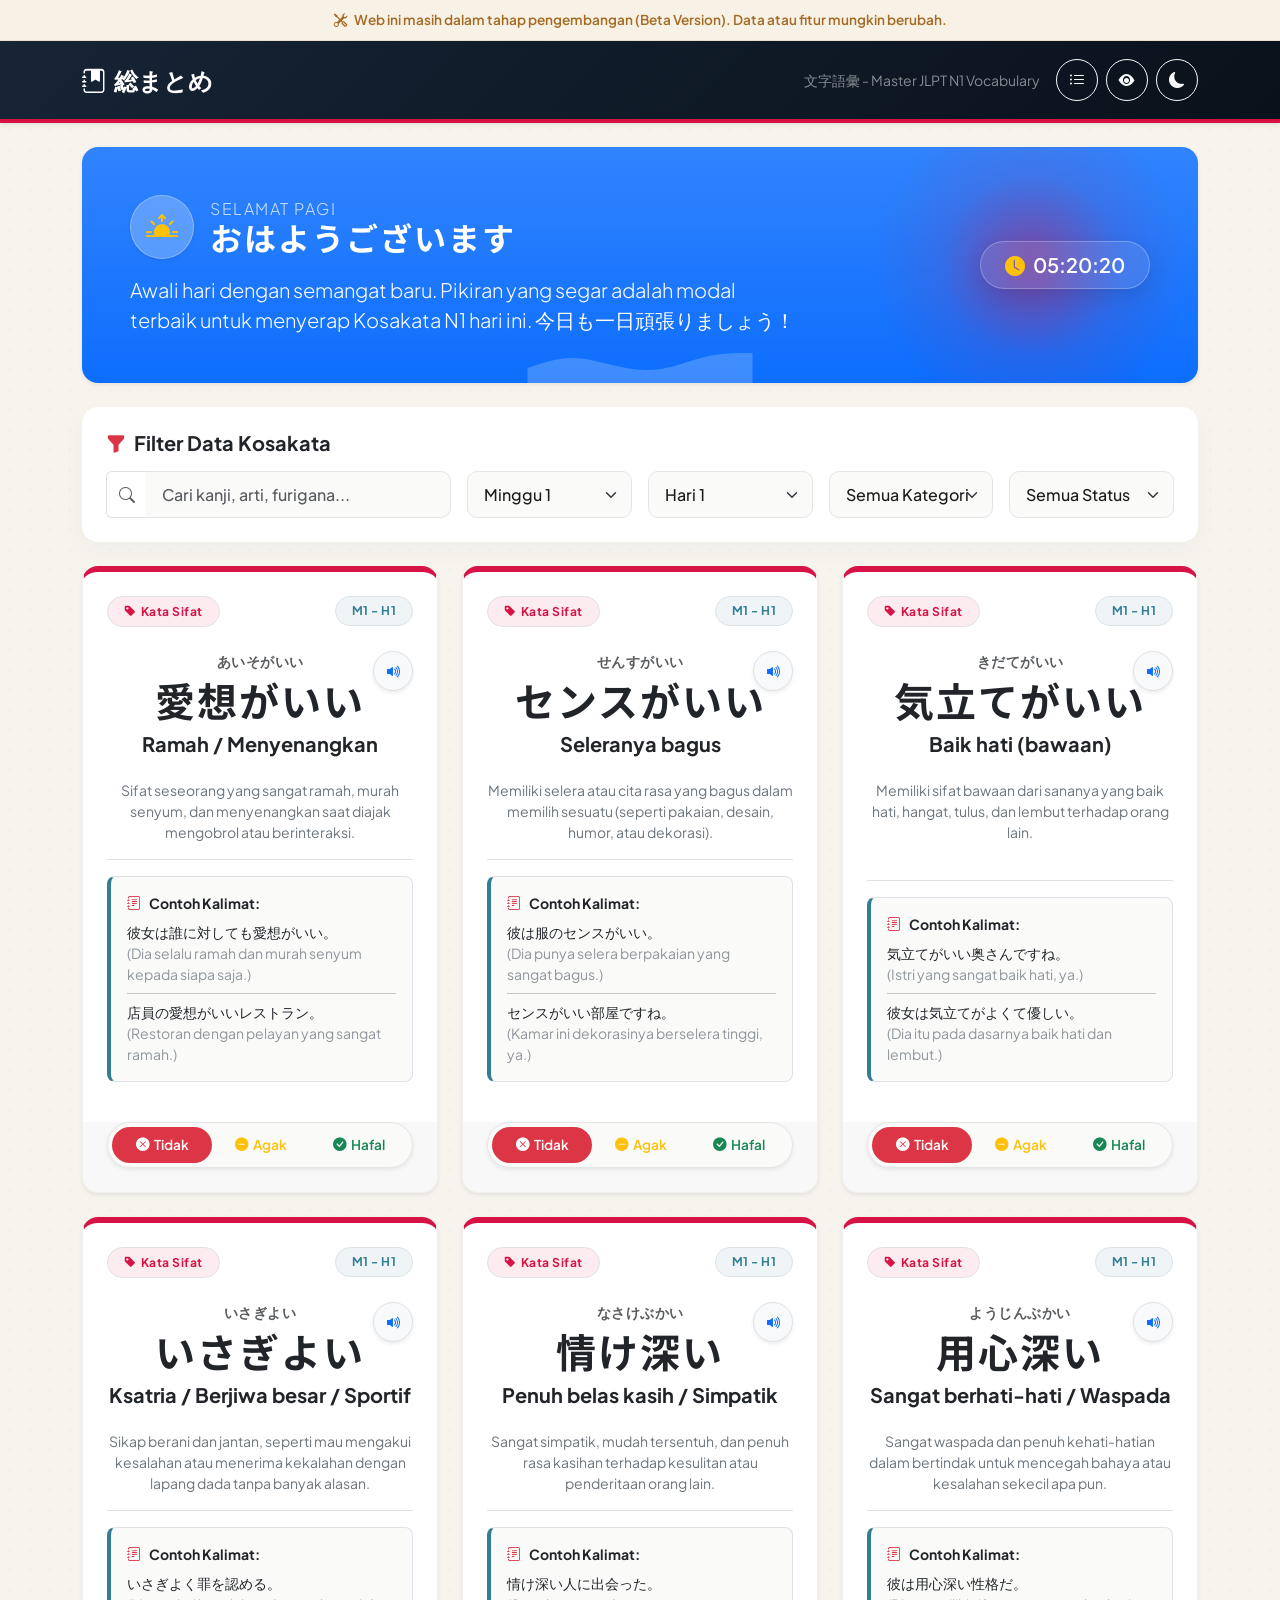
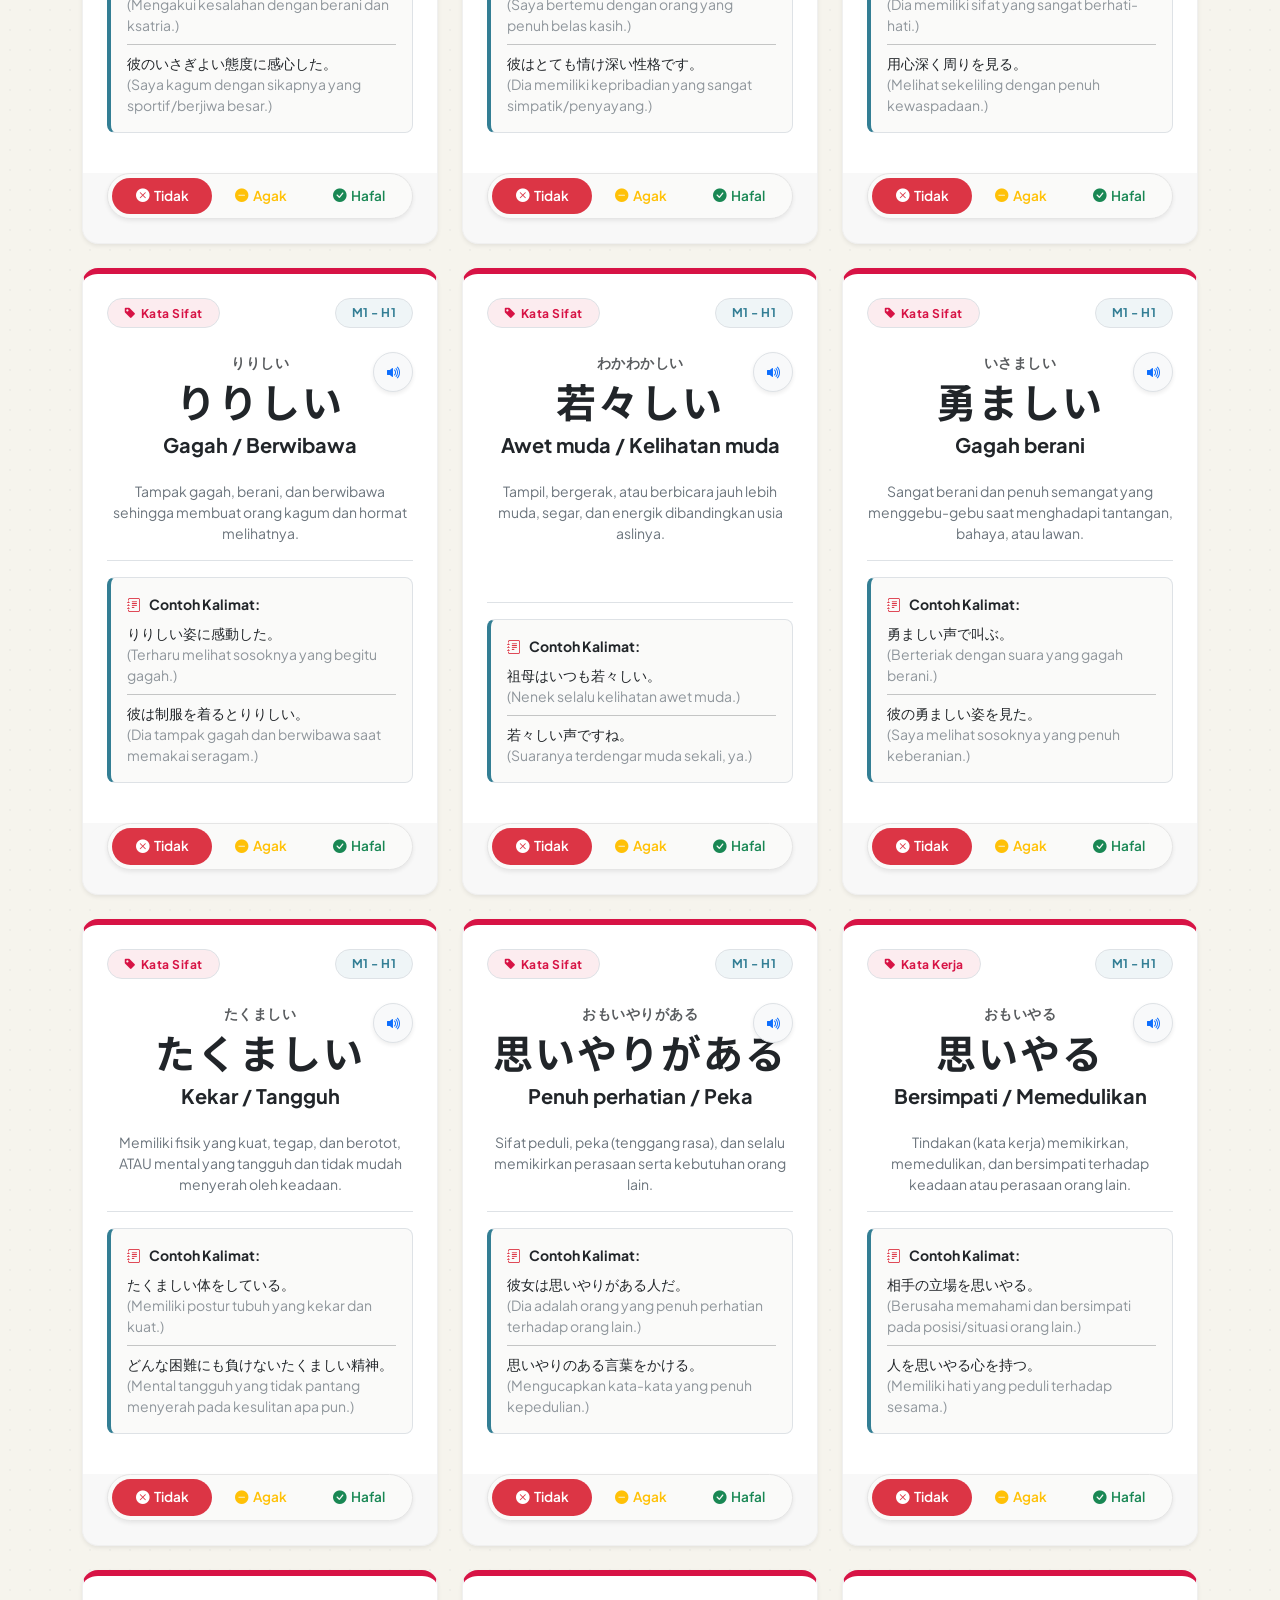
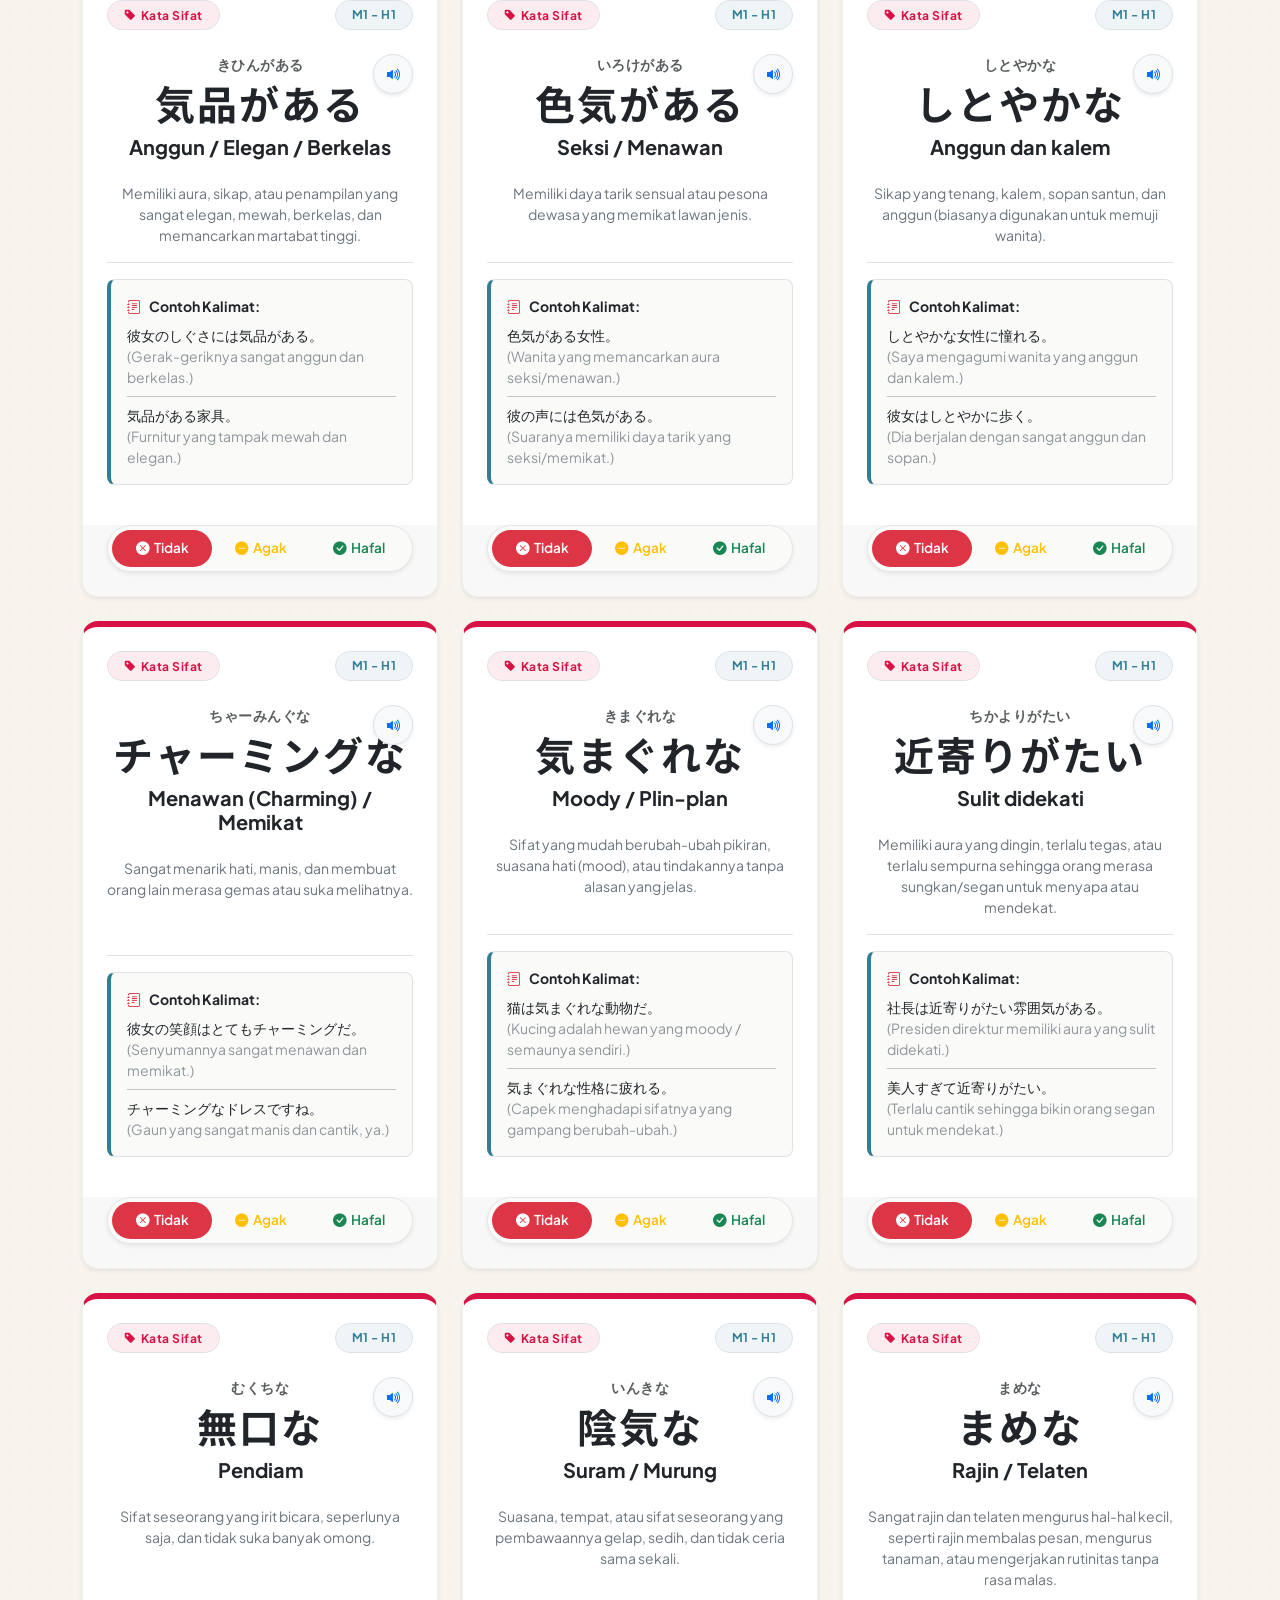
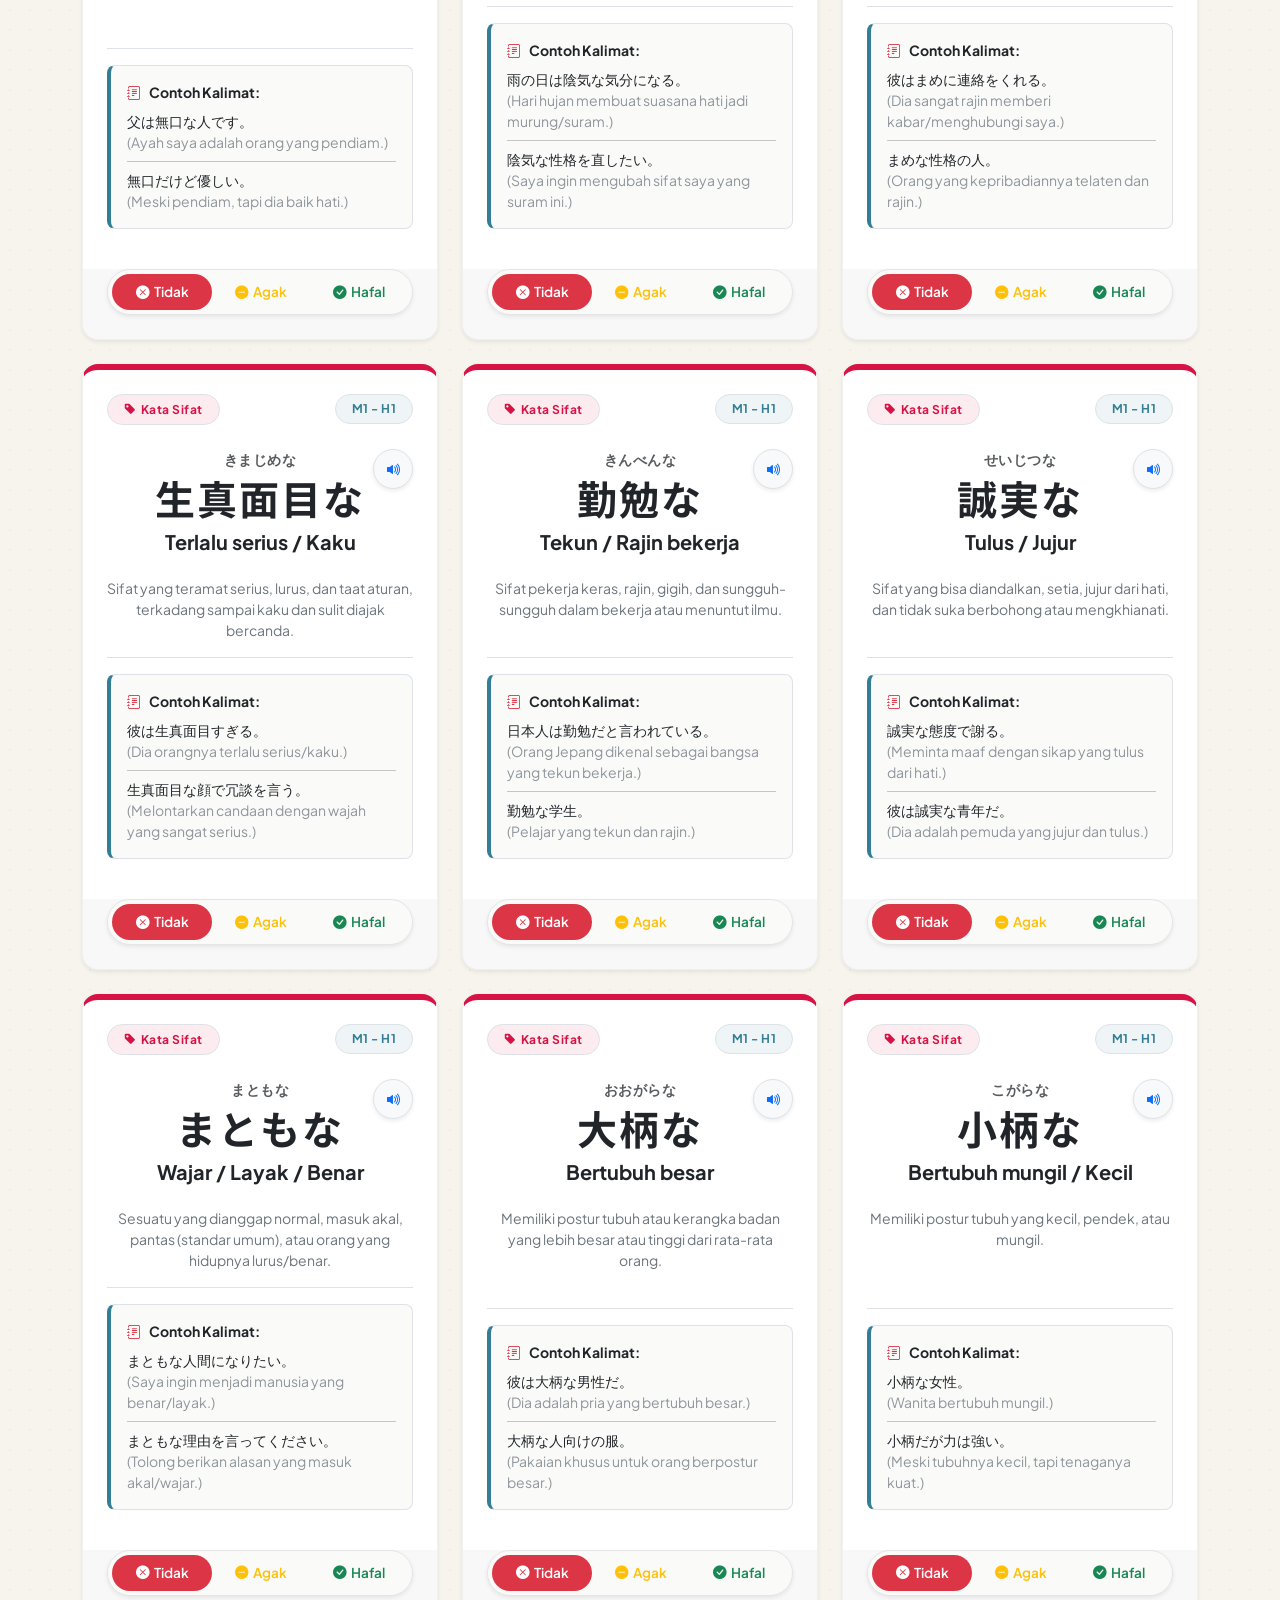
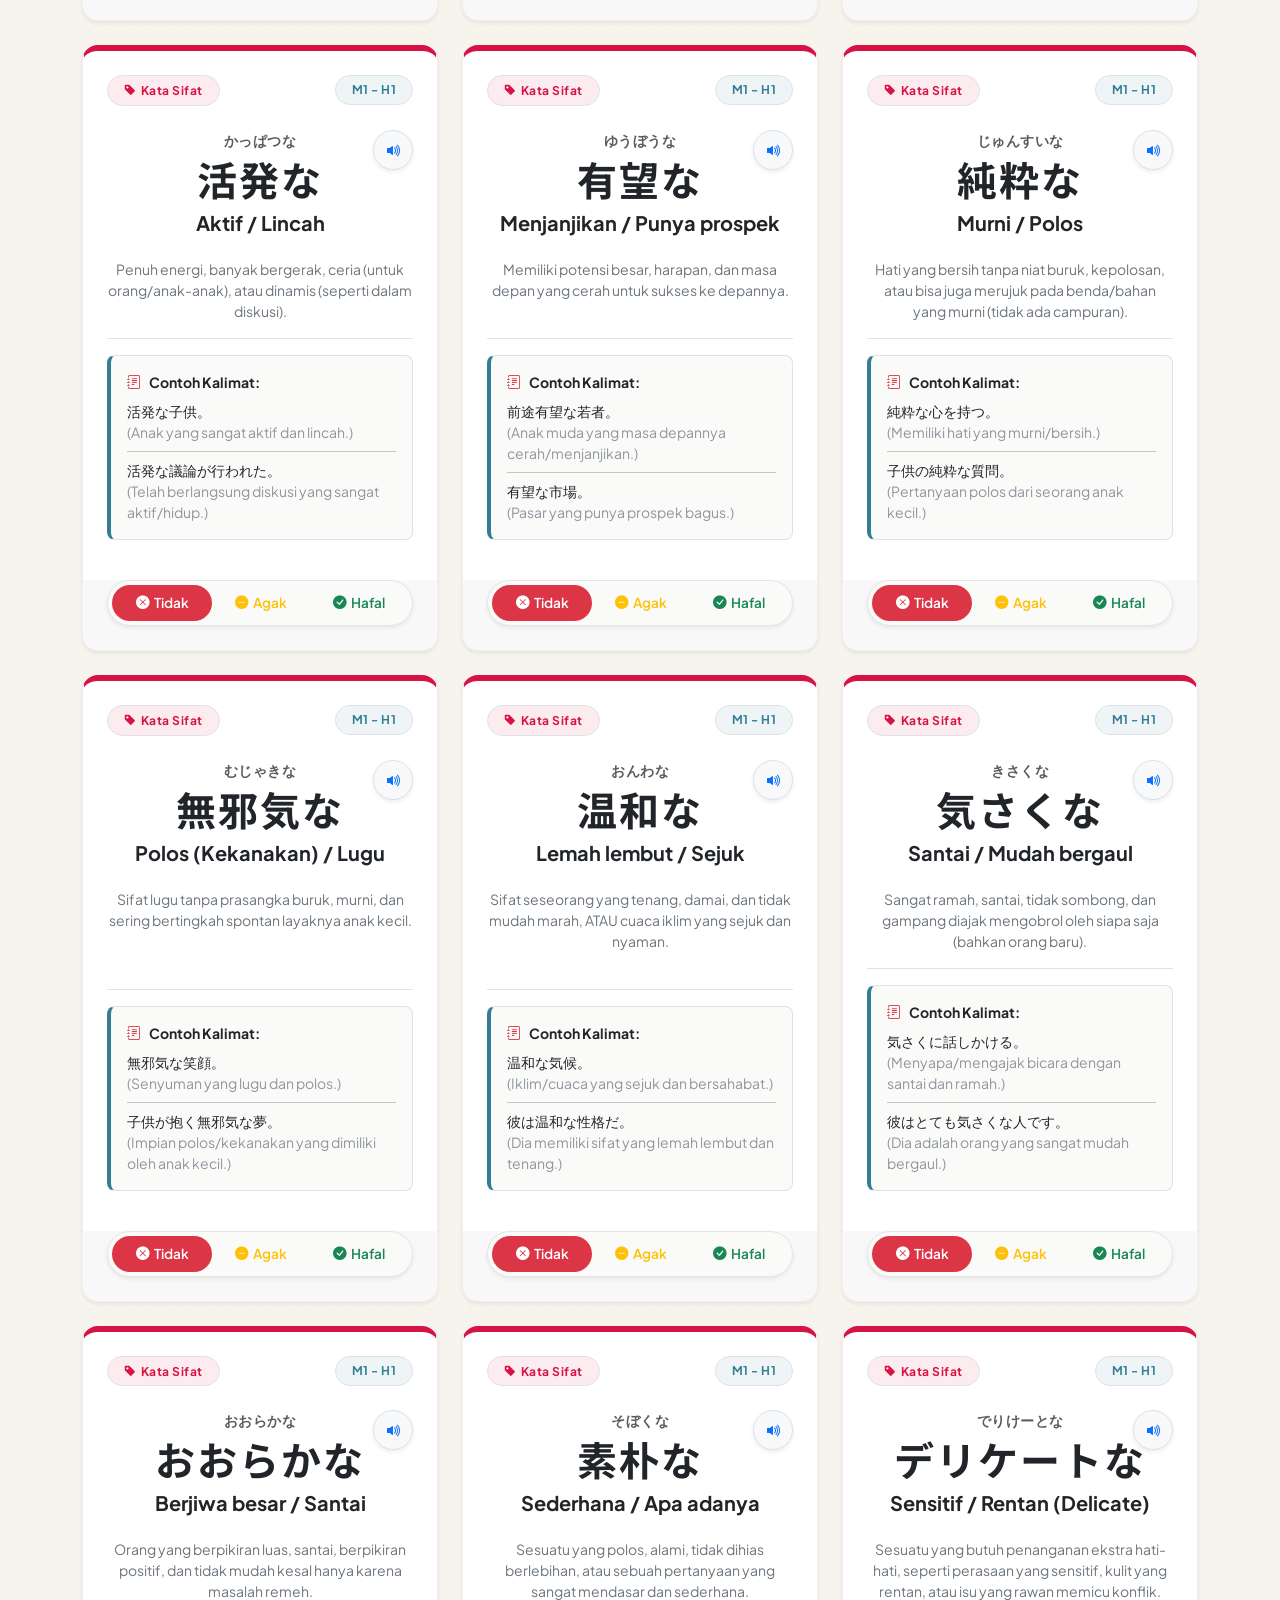
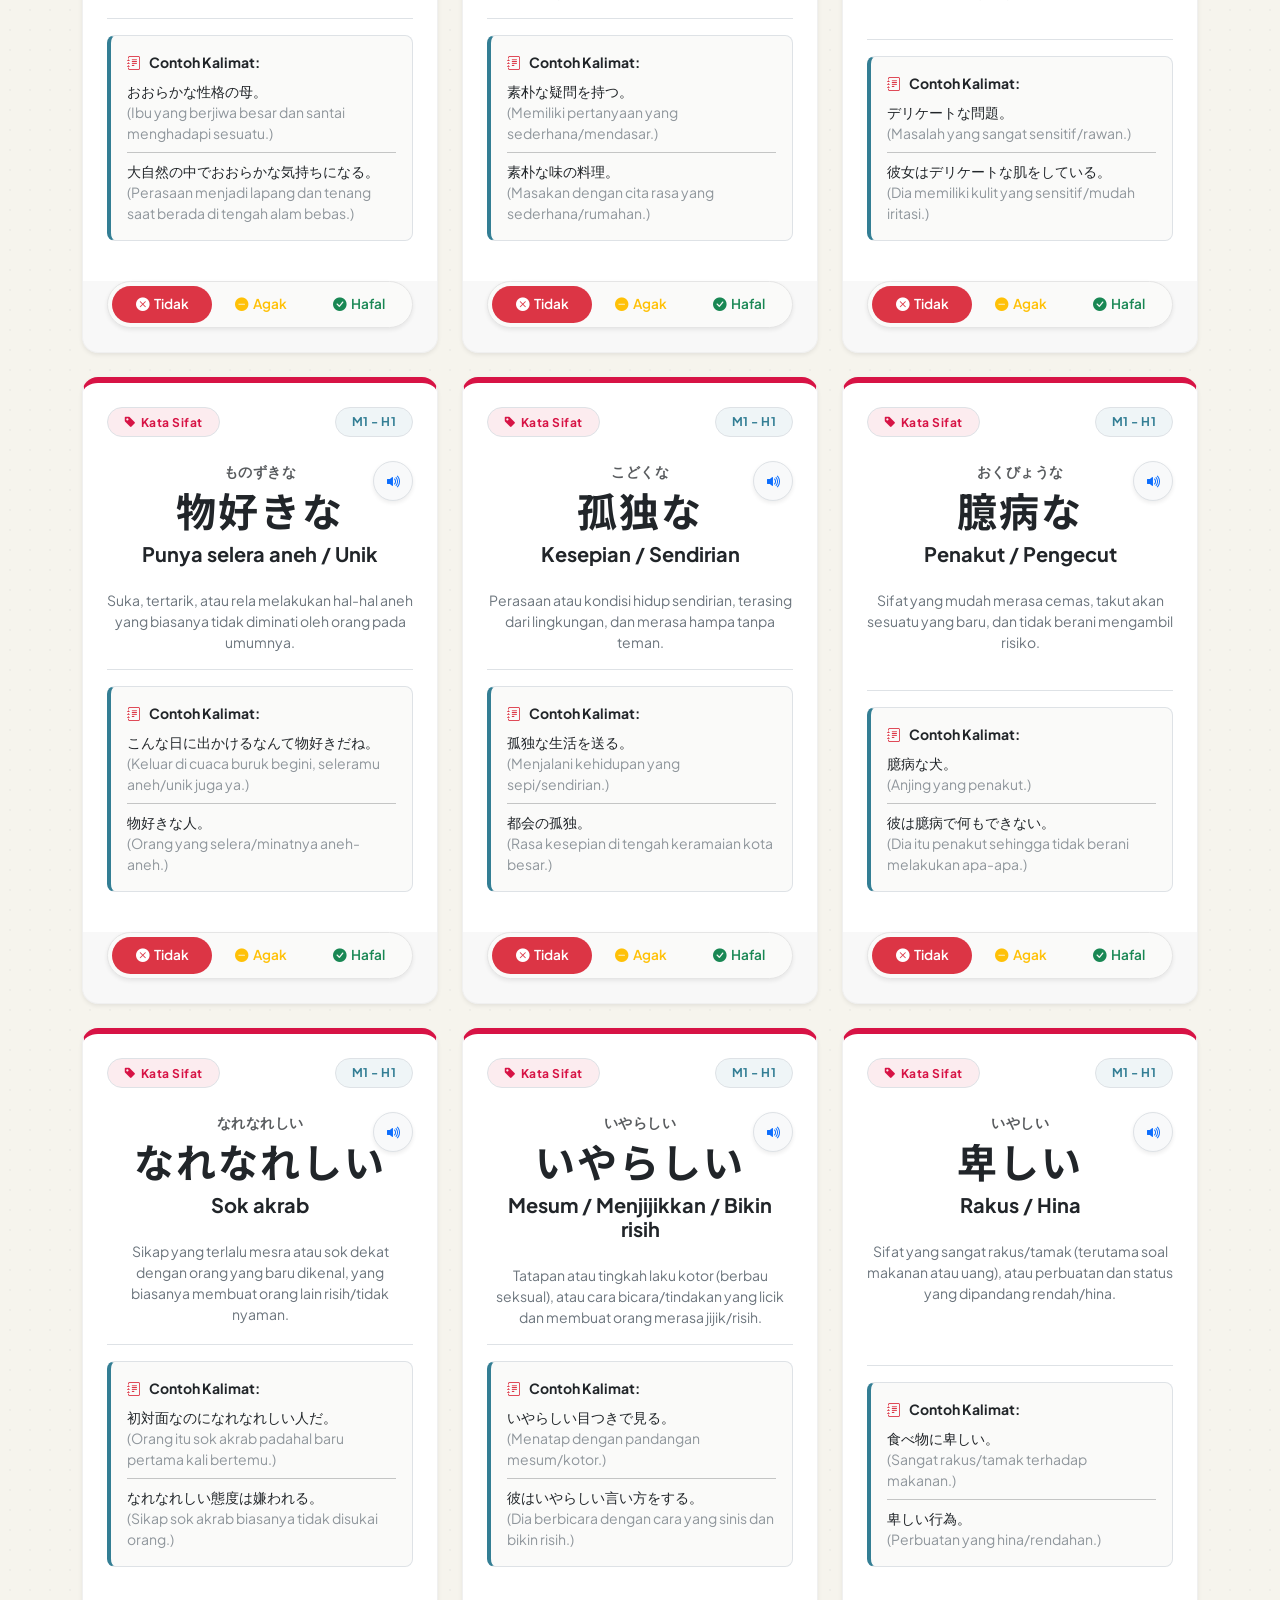
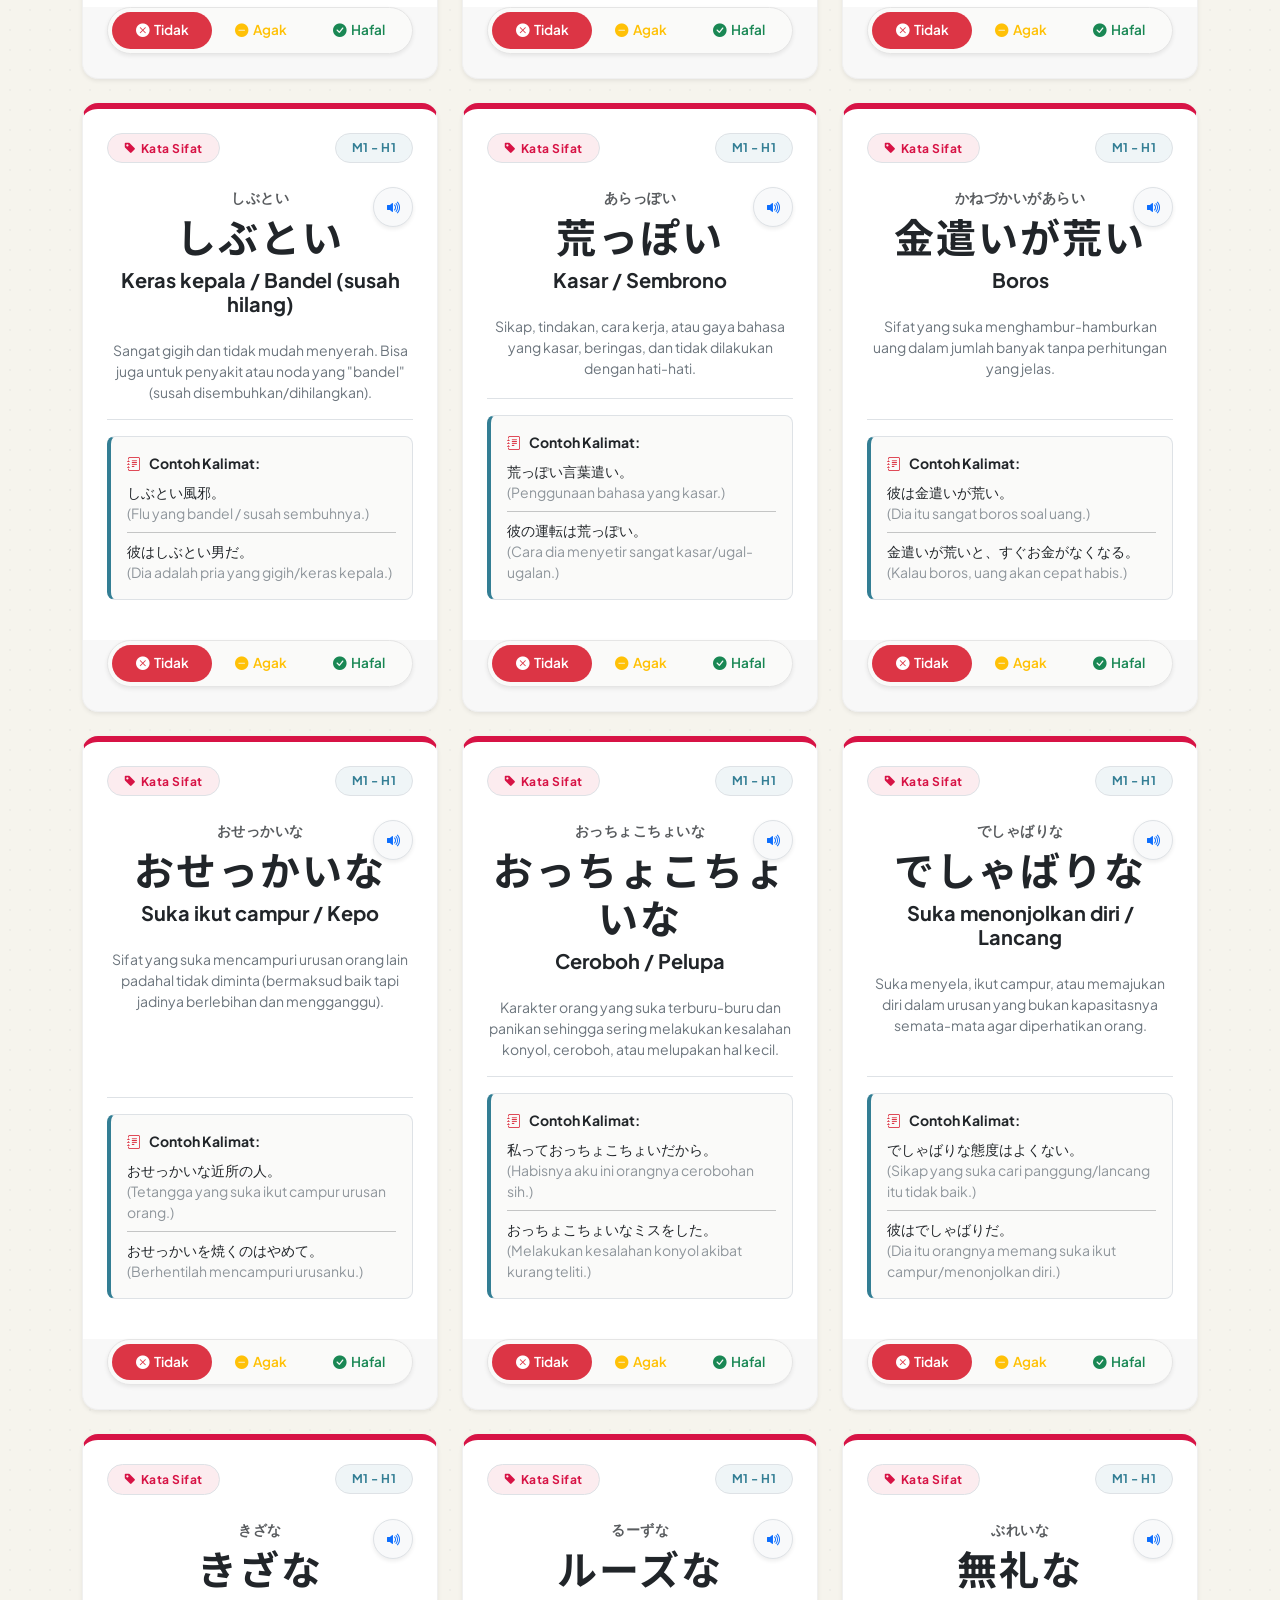
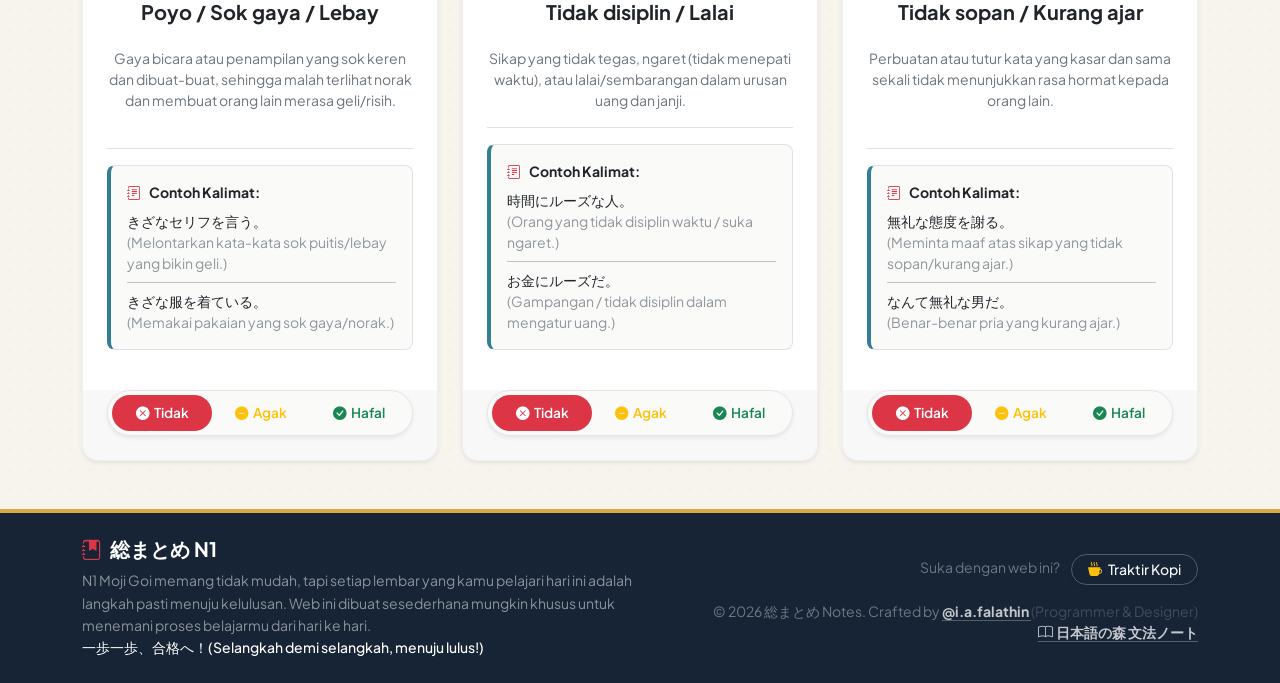
==== commit ca8658a8: "feat: add details for new theme" ====
--- a/index.html
+++ b/index.html
@@ -671,7 +671,7 @@
         document.head.appendChild(style)
       }
 
-// ==========================================================================
+      // ==========================================================================
       // --- STATE GLOBAL UNTUK KONTROL TTS ---
       // ==========================================================================
       let activeTtsId = null // Menyimpan ID kosakata yang sedang bersuara
@@ -879,7 +879,7 @@
 
           speakText(fallbackText, id)
         }
-      }      // ==========================================================================
+      } // ==========================================================================
       // --- LOGIKA UTAMA TRANSMISI DARK MODE ---
       // ==========================================================================
       const htmlElement = document.documentElement
@@ -962,36 +962,36 @@
       // ==========================================================================
       // --- SYSTEM ANCHORING UTAMA (PREVENT SCREEN JUMPING) ---
       // ==========================================================================
-// Mengambil data elemen yang paling terlihat di layar
-function getTopVisibleCard() {
-    const cards = document.querySelectorAll('[data-vocab-id]');
-    let closest = null;
-    let minDistance = Infinity;
-
-    cards.forEach(card => {
-        const rect = card.getBoundingClientRect();
-        // Cari elemen yang posisi top-nya paling dekat dengan 0 (atas layar)
-        if (Math.abs(rect.top) < minDistance) {
-            minDistance = Math.abs(rect.top);
+      // Mengambil data elemen yang paling terlihat di layar
+      function getTopVisibleCard() {
+        const cards = document.querySelectorAll('[data-vocab-id]')
+        let closest = null
+        let minDistance = Infinity
+
+        cards.forEach(card => {
+          const rect = card.getBoundingClientRect()
+          // Cari elemen yang posisi top-nya paling dekat dengan 0 (atas layar)
+          if (Math.abs(rect.top) < minDistance) {
+            minDistance = Math.abs(rect.top)
             closest = {
-                id: card.getAttribute('data-vocab-id'),
-                offset: rect.top
-            };
-        }
-    });
-    return closest;
-}
-
-// Memulihkan posisi scroll ke elemen target
-function restoreScrollAnchor(anchor) {
-    if (!anchor) return;
-    const target = document.querySelector(`[data-vocab-id="${anchor.id}"]`);
-    if (target) {
-        const rect = target.getBoundingClientRect();
-        // Scroll kembali ke elemen tersebut dengan penyesuaian offset
-        window.scrollBy(0, rect.top - anchor.offset);
-    }
-}
+              id: card.getAttribute('data-vocab-id'),
+              offset: rect.top
+            }
+          }
+        })
+        return closest
+      }
+
+      // Memulihkan posisi scroll ke elemen target
+      function restoreScrollAnchor(anchor) {
+        if (!anchor) return
+        const target = document.querySelector(`[data-vocab-id="${anchor.id}"]`)
+        if (target) {
+          const rect = target.getBoundingClientRect()
+          // Scroll kembali ke elemen tersebut dengan penyesuaian offset
+          window.scrollBy(0, rect.top - anchor.offset)
+        }
+      }
       function restoreScrollAnchor(anchor) {
         if (!anchor || !anchor.id) return
         const card = document.querySelector(`[data-vocab-id="${anchor.id}"]`)
@@ -1237,45 +1237,73 @@
                   : ''
               }`
 
-if (isTableView) {
+          if (isTableView) {
             // TAMPILAN BARIS TABEL DETAIL (Desktop - Tidak Terlalu Kosong)
             allCardsHTML += `
                 <tr class="vocab-table-row" data-vocab-id="${item.id}">
                     <td class="text-center play-col">
-                        <button class="btn btn-light border shadow-sm rounded-circle d-flex align-items-center justify-content-center mx-auto" style="width: 28px; height: 28px; padding:0;" onclick="playVocabAudio('${item.id}')" title="Dengarkan">
+                        <button class="btn btn-light border shadow-sm rounded-circle d-flex align-items-center justify-content-center mx-auto" style="width: 28px; height: 28px; padding:0;" onclick="playVocabAudio('${
+                          item.id
+                        }')" title="Dengarkan">
                             <i class="bi bi-volume-up-fill text-primary" style="font-size: 0.9rem;"></i>
                         </button>
                     </td>
                     <td class="cat-col">
-                        <span class="badge rounded-pill px-3 py-1 bg-secondary bg-opacity-10 text-secondary border border-secondary border-opacity-25">${item.kategori}</span>
-                        <div class="fw-semibold text-muted"style="font-size: 0.75rem;">M${item.minggu}-H${item.hari}</div>
+                        <span class="badge rounded-pill px-3 py-1 bg-secondary bg-opacity-10 text-secondary border border-secondary border-opacity-25">${
+                          item.kategori
+                        }</span>
+                        <div class="fw-semibold text-muted"style="font-size: 0.75rem;">M${
+                          item.minggu
+                        }-H${item.hari}</div>
                     </td>
                     <td class="kanji-col">
-                        <span class="fs-5 fw-bold text-dark">${item.kanji}</span>
+                        <span class="fs-5 fw-bold text-dark">${
+                          item.kanji
+                        }</span>
                     </td>
                     
-                    <td class="furi-col" ${isStudyMode ? 'style="display: none !important;"' : ''}>
-                        <span class="fw-semibold text-muted" style="font-size: 0.85rem; letter-spacing: 0.5px;">${item.furigana}</span>
+                    <td class="furi-col" ${
+                      isStudyMode ? 'style="display: none !important;"' : ''
+                    }>
+                        <span class="fw-semibold text-muted" style="font-size: 0.85rem; letter-spacing: 0.5px;">${
+                          item.furigana
+                        }</span>
                     </td>
                     
-                    <td class="detail-col" ${isStudyMode ? 'style="display: none !important;"' : ''}>
-                        <div class="fw-bold mb-0" style="color: var(--jp-blue-dark); font-size: 0.9rem;">${item.arti}</div>
-                        <div class="text-secondary hover-expand lh-sm">${item.penjelasan}</div>
+                    <td class="detail-col" ${
+                      isStudyMode ? 'style="display: none !important;"' : ''
+                    }>
+                        <div class="fw-bold mb-0" style="color: var(--jp-blue-dark); font-size: 0.9rem;">${
+                          item.arti
+                        }</div>
+                        <div class="text-secondary hover-expand lh-sm">${
+                          item.penjelasan
+                        }</div>
                         
                         <div class="hover-details bg-light bg-opacity-50 rounded border shadow-sm p-2 mt-1">
                             <div class="fw-bold text-dark mb-1 border-bottom border-secondary border-opacity-25 pb-1" style="font-size: 0.75rem;">
                                 <i class="bi bi-journal-text text-danger me-1"></i>Contoh Penggunaan
                             </div>
                             <div class="lh-sm text-dark" style="font-size: 0.8rem;">${ex1HTML}</div>
-                            ${ex2Parts[0] ? `<hr class="my-1 opacity-25"><div class="lh-sm text-dark" style="font-size: 0.8rem;">${ex2HTML}</div>` : ''}
+                            ${
+                              ex2Parts[0]
+                                ? `<hr class="my-1 opacity-25"><div class="lh-sm text-dark" style="font-size: 0.8rem;">${ex2HTML}</div>`
+                                : ''
+                            }
                         </div>
                     </td>
                     
                     <td class="text-center status-col">
                         <div class="btn-group w-100 shadow-sm" role="group">
-                            <button type="button" class="btn btn-sm ${btnTidakHafal}" style="padding: 0.15rem 0;" onclick="setStatus('${item.id}', 'tidak_hafal')" title="Tidak Hafal"><i class="bi bi-x-lg" style="font-size: 0.75rem;"></i></button>
-                            <button type="button" class="btn btn-sm ${btnAgakHafal}" style="padding: 0.15rem 0;" onclick="setStatus('${item.id}', 'agak_hafal')" title="Agak Hafal"><i class="bi bi-dash-lg" style="font-size: 0.75rem;"></i></button>
-                            <button type="button" class="btn btn-sm ${btnHafal}" style="padding: 0.15rem 0;" onclick="setStatus('${item.id}', 'hafal')" title="Hafal"><i class="bi bi-check-lg" style="font-size: 0.75rem;"></i></button>
+                            <button type="button" class="btn btn-sm ${btnTidakHafal}" style="padding: 0.15rem 0;" onclick="setStatus('${
+              item.id
+            }', 'tidak_hafal')" title="Tidak Hafal"><i class="bi bi-x-lg" style="font-size: 0.75rem;"></i></button>
+                            <button type="button" class="btn btn-sm ${btnAgakHafal}" style="padding: 0.15rem 0;" onclick="setStatus('${
+              item.id
+            }', 'agak_hafal')" title="Agak Hafal"><i class="bi bi-dash-lg" style="font-size: 0.75rem;"></i></button>
+                            <button type="button" class="btn btn-sm ${btnHafal}" style="padding: 0.15rem 0;" onclick="setStatus('${
+              item.id
+            }', 'hafal')" title="Hafal"><i class="bi bi-check-lg" style="font-size: 0.75rem;"></i></button>
                         </div>
                     </td>
                 </tr>
@@ -1283,12 +1311,16 @@
           } else {
             // TAMPILAN CARD DEFAULT (HP / Layar Kecil)
             allCardsHTML += `
-                <div class="col-md-6 col-lg-4 animate-card-fade" data-vocab-id="${item.id}" style="animation-delay: ${index > 20 ? 0 : index * 0.03}s;">
+                <div class="col-md-6 col-lg-4 animate-card-fade" data-vocab-id="${
+                  item.id
+                }" style="animation-delay: ${index > 20 ? 0 : index * 0.03}s;">
                     <div class="card h-100 shadow-sm vocab-card">
                         <div class="card-body p-4 d-flex flex-column">
                             <div class="d-flex justify-content-between align-items-start mb-3">
                                 <span class="badge badge-kategori border text-capitalize px-3 py-2 rounded-pill">
-                                    <i class="bi bi-tag-fill me-1"></i>${item.kategori}
+                                    <i class="bi bi-tag-fill me-1"></i>${
+                                      item.kategori
+                                    }
                                 </span>
                                 <span class="badge badge-waktu border px-3 py-2 rounded-pill">
                                     M${item.minggu} - H${item.hari}
@@ -1304,31 +1336,63 @@
                                 </button>
                                 
                                 <p class="text-muted mb-1 small fw-semibold tracking-wide" 
-                                   ${isStudyMode ? 'style="display: none !important;"' : ''} 
-                                   style="letter-spacing: 0.5px;">${item.furigana}</p>
+                                   ${
+                                     isStudyMode
+                                       ? 'style="display: none !important;"'
+                                       : ''
+                                   } 
+                                   style="letter-spacing: 0.5px;">${
+                                     item.furigana
+                                   }</p>
                                 
-                                <h2 class="fw-bold text-dark mb-2 fs-1">${item.kanji}</h2>
+                                <h2 class="fw-bold text-dark mb-2 fs-1">${
+                                  item.kanji
+                                }</h2>
                                 
                                 <h5 class="fw-bold mb-0 text-decoration-none" 
-                                    ${isStudyMode ? 'style="display: none !important;"' : ''} 
-                                    style="color: var(--jp-blue-dark);">${item.arti}</h5>
+                                    ${
+                                      isStudyMode
+                                        ? 'style="display: none !important;"'
+                                        : ''
+                                    } 
+                                    style="color: var(--jp-blue-dark);">${
+                                      item.arti
+                                    }</h5>
                             </div>
                             
                             <p class="card-text small text-secondary text-center border-bottom pb-3 mb-3 flex-grow-1" 
-                               ${isStudyMode ? 'style="display: none !important;"' : ''}>${item.penjelasan}</p>
+                               ${
+                                 isStudyMode
+                                   ? 'style="display: none !important;"'
+                                   : ''
+                               }>${item.penjelasan}</p>
                             
                             <div class="p-3 rounded-3 small mb-3 border contoh-box" 
-                                 ${isStudyMode ? 'style="display: none !important;"' : ''}>
+                                 ${
+                                   isStudyMode
+                                     ? 'style="display: none !important;"'
+                                     : ''
+                                 }>
                                 <div class="mb-2 fw-bold text-dark"><i class="bi bi-journal-text text-danger me-2"></i>Contoh Kalimat:</div>
                                 <div class="mb-2 lh-base fw-medium">${ex1HTML}</div>
-                                ${ex2Parts[0] ? `<hr class="my-2 opacity-25"><div class="lh-base fw-medium">${ex2HTML}</div>` : ''}
+                                ${
+                                  ex2Parts[0]
+                                    ? `<hr class="my-2 opacity-25"><div class="lh-base fw-medium">${ex2HTML}</div>`
+                                    : ''
+                                }
                             </div>
                         </div>
                         <div class="card-footer border-0 p-4 pt-0">
                             <div class="btn-group w-100 shadow-sm btn-status-group" role="group">
-                                <button type="button" class="btn ${btnTidakHafal}" onclick="setStatus('${item.id}', 'tidak_hafal')"><i class="bi bi-x-circle-fill me-1"></i>Tidak</button>
-                                <button type="button" class="btn ${btnAgakHafal}" onclick="setStatus('${item.id}', 'agak_hafal')"><i class="bi bi-dash-circle-fill me-1"></i>Agak</button>
-                                <button type="button" class="btn ${btnHafal}" onclick="setStatus('${item.id}', 'hafal')"><i class="bi bi-check-circle-fill me-1"></i>Hafal</button>
+                                <button type="button" class="btn ${btnTidakHafal}" onclick="setStatus('${
+              item.id
+            }', 'tidak_hafal')"><i class="bi bi-x-circle-fill me-1"></i>Tidak</button>
+                                <button type="button" class="btn ${btnAgakHafal}" onclick="setStatus('${
+              item.id
+            }', 'agak_hafal')"><i class="bi bi-dash-circle-fill me-1"></i>Agak</button>
+                                <button type="button" class="btn ${btnHafal}" onclick="setStatus('${
+              item.id
+            }', 'hafal')"><i class="bi bi-check-circle-fill me-1"></i>Hafal</button>
                             </div>
                         </div>
                     </div>
@@ -1463,4 +1527,4 @@
       })
     </script>
   </body>
-</html>+</html>
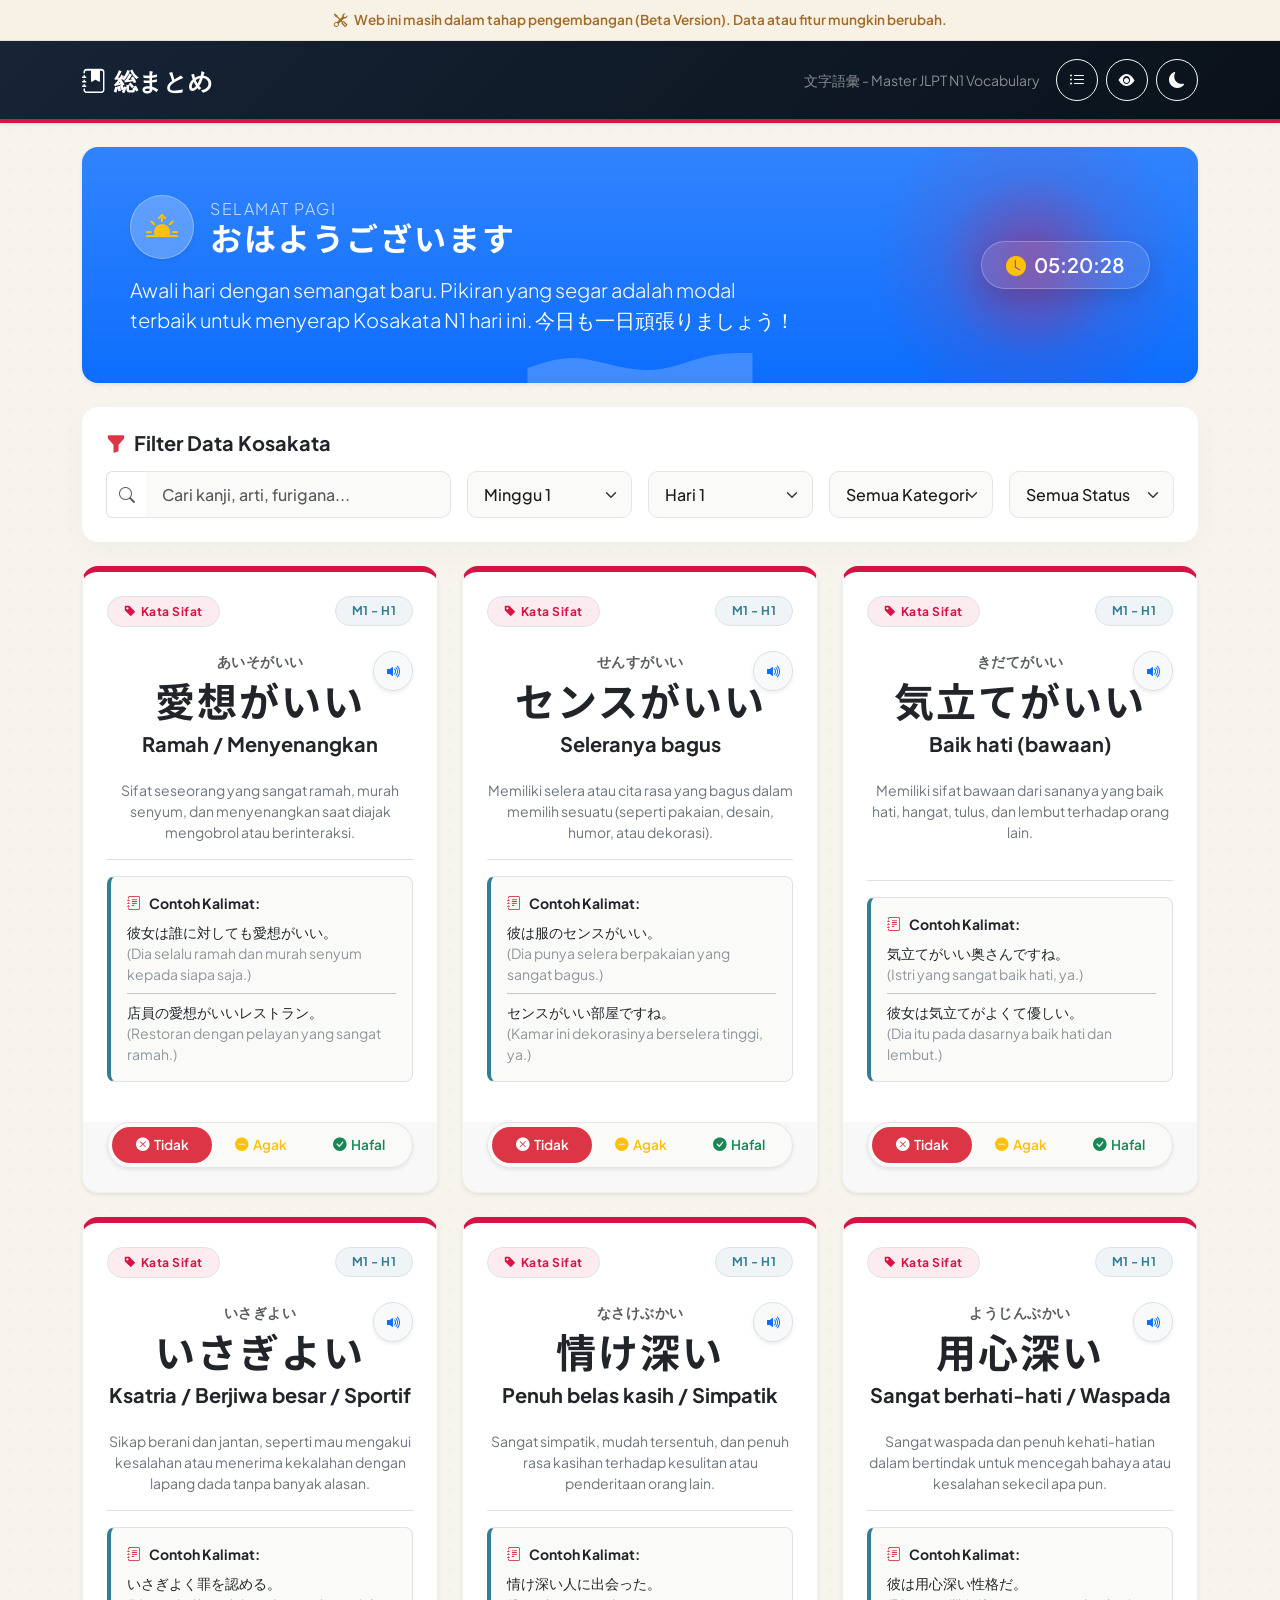
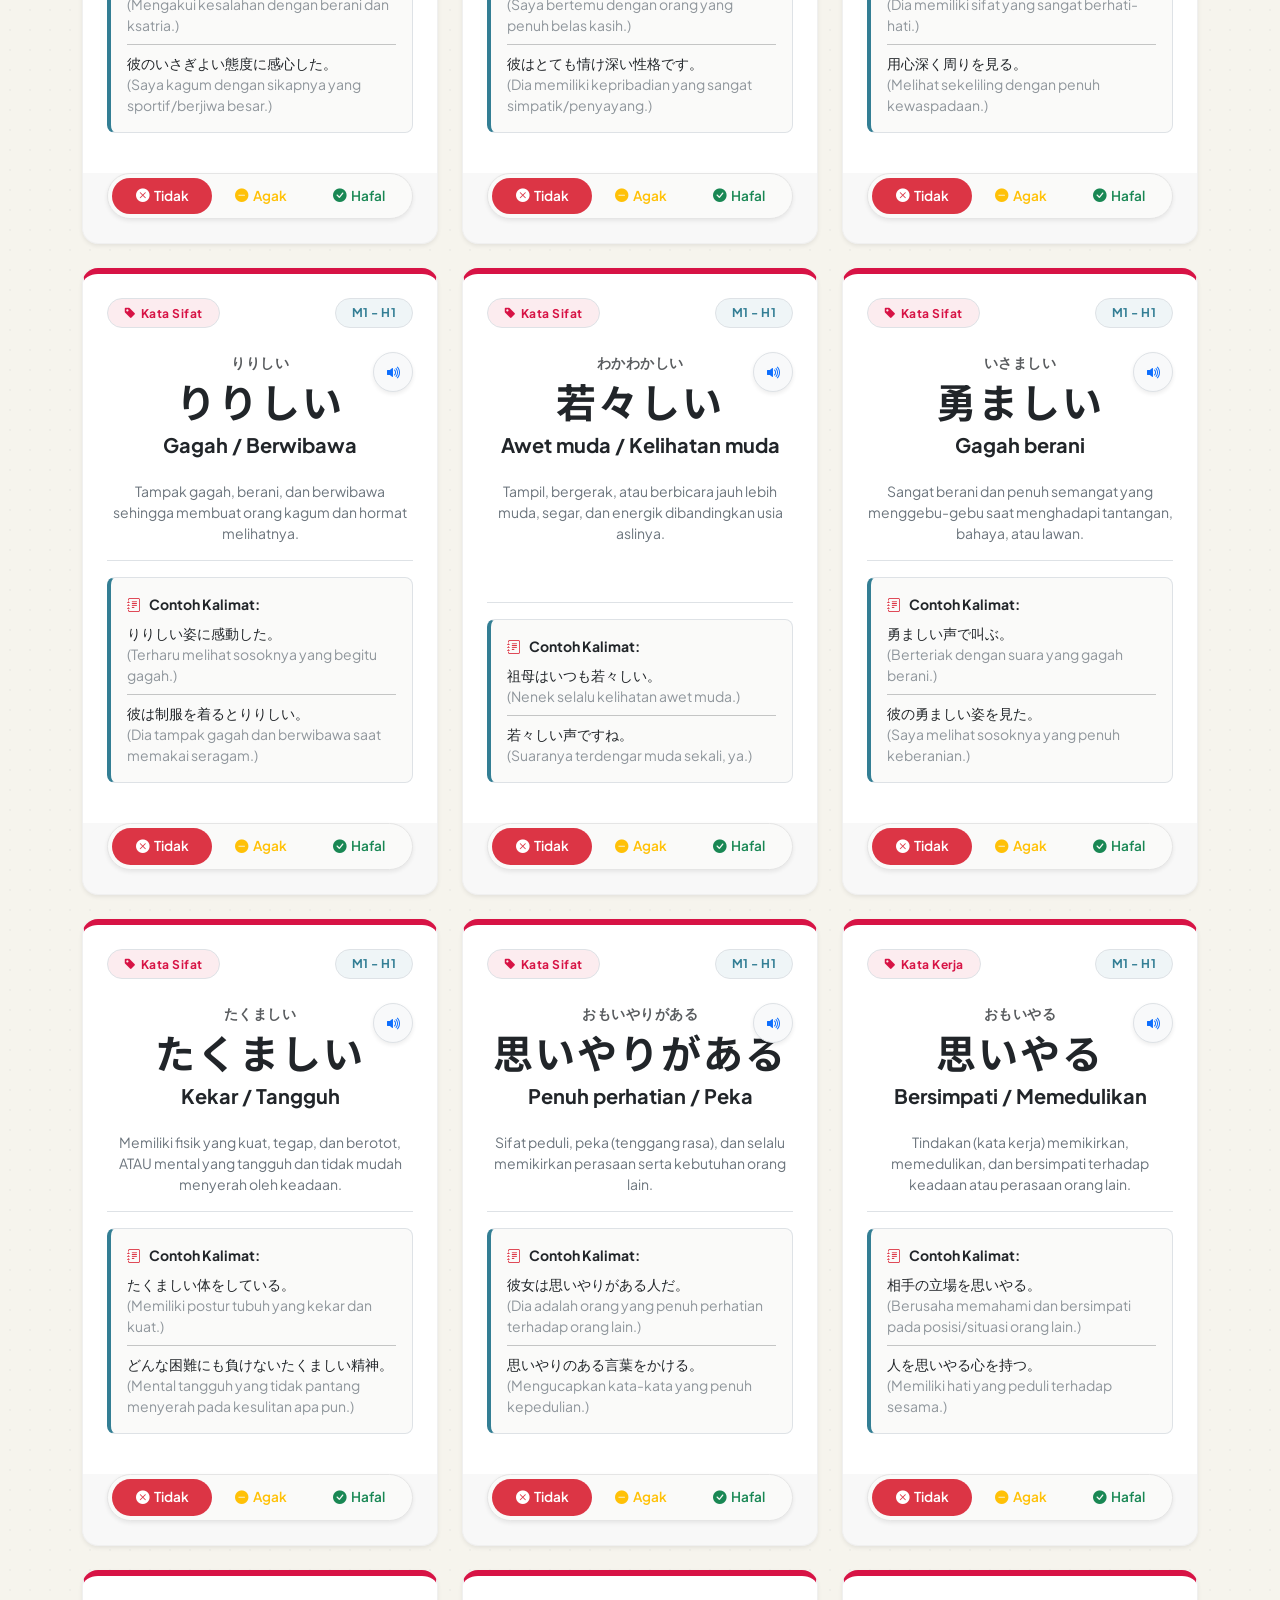
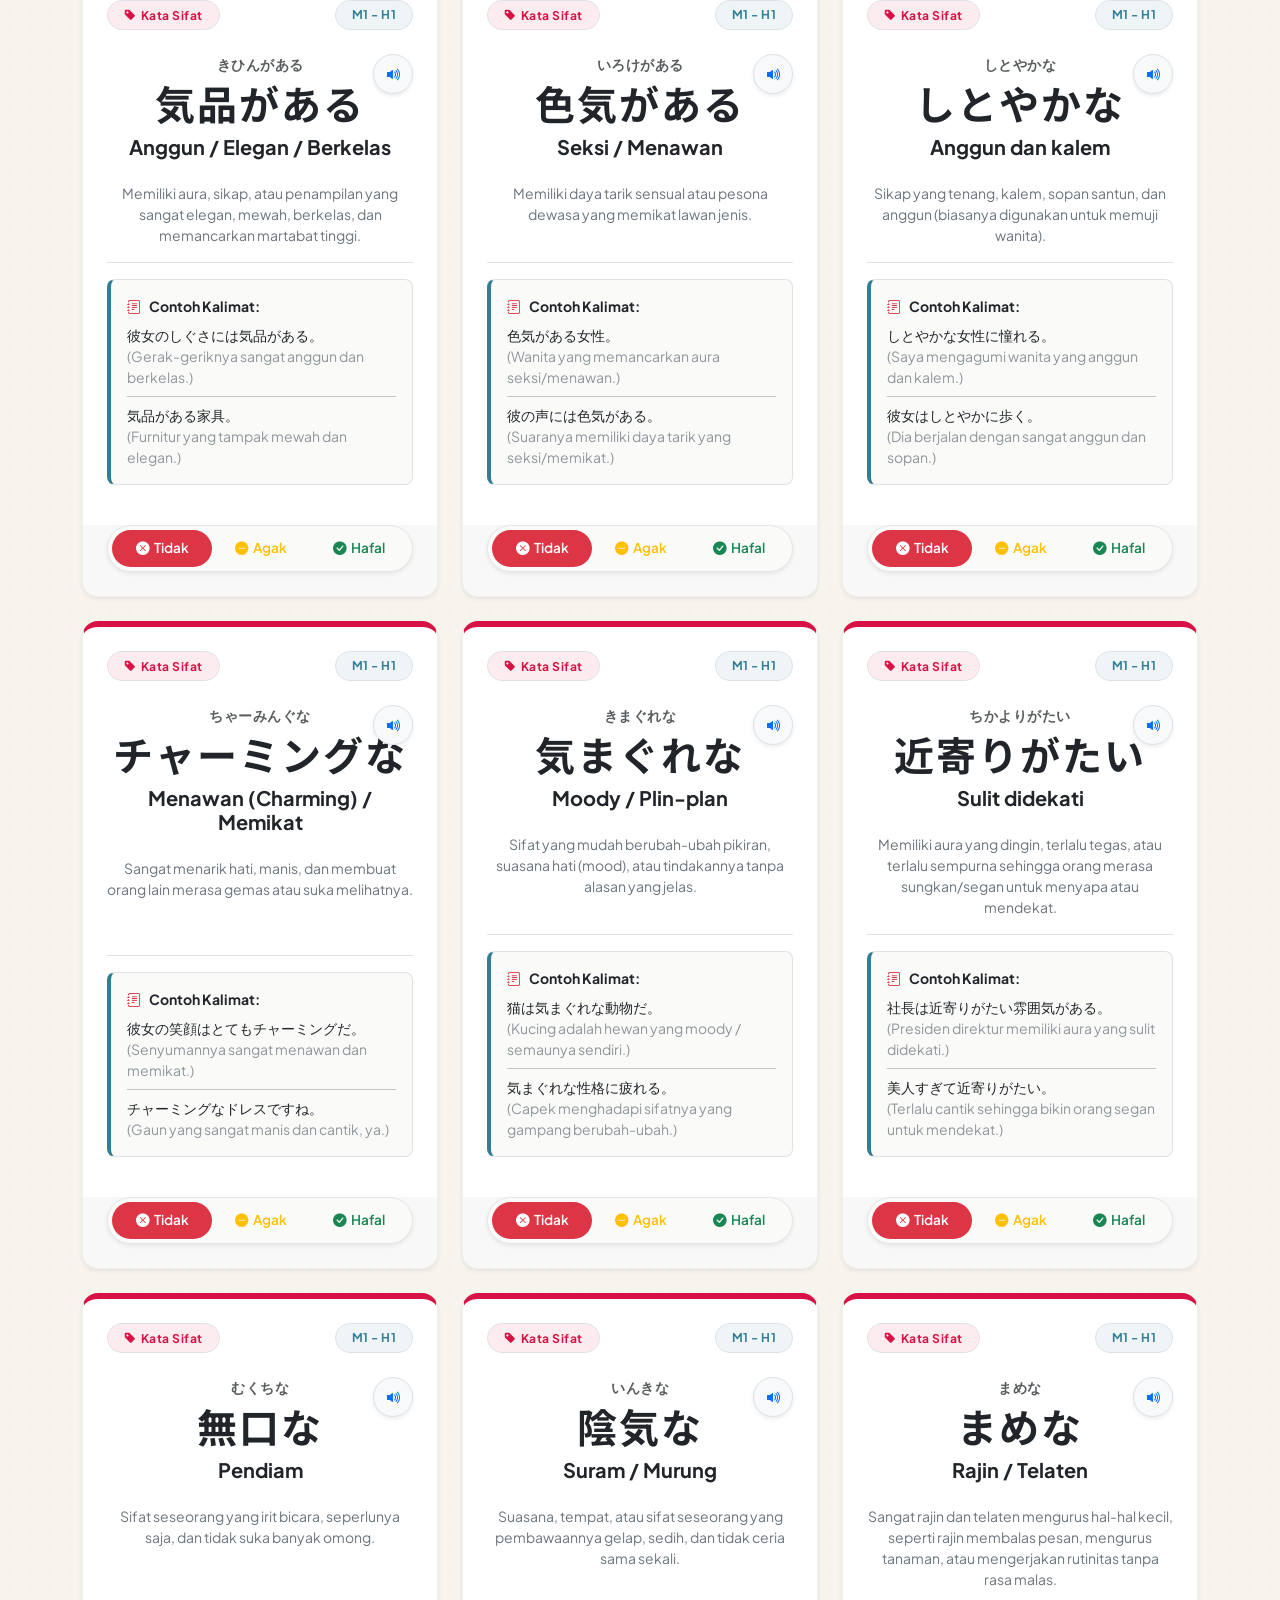
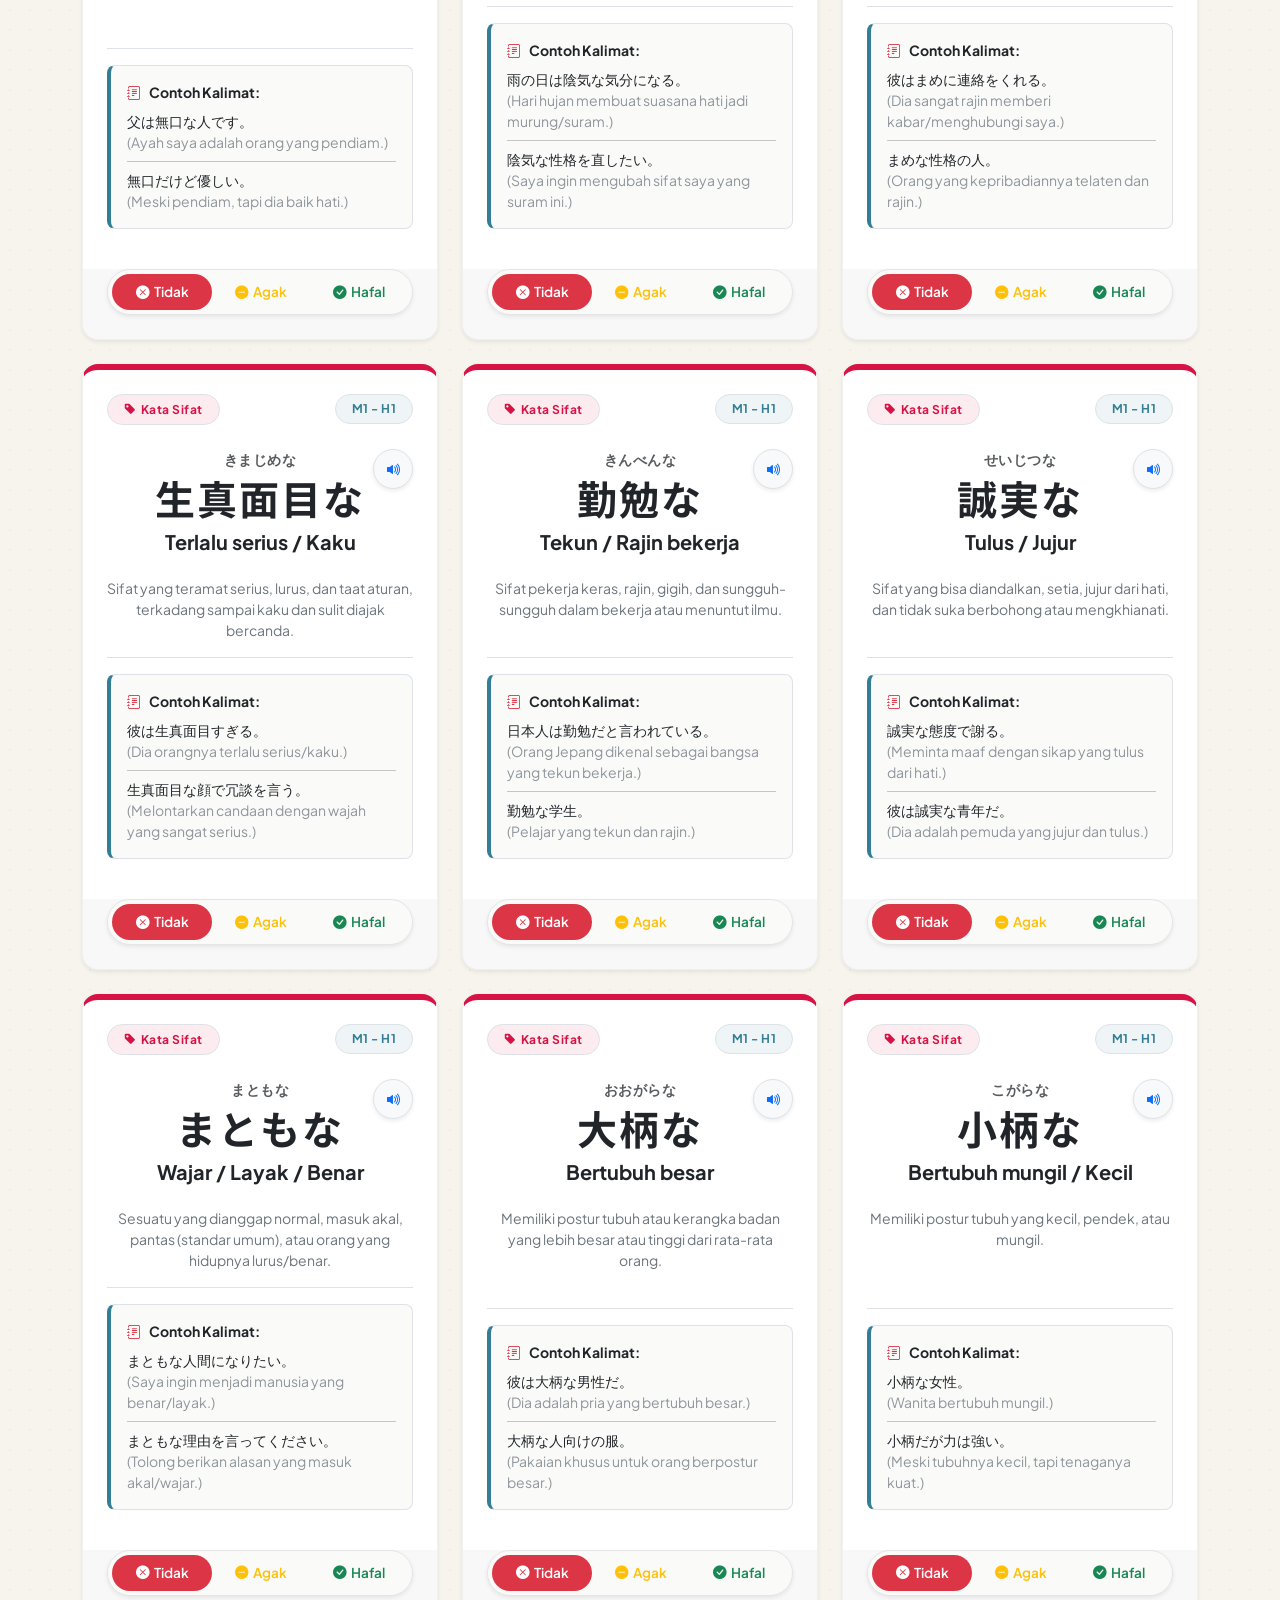
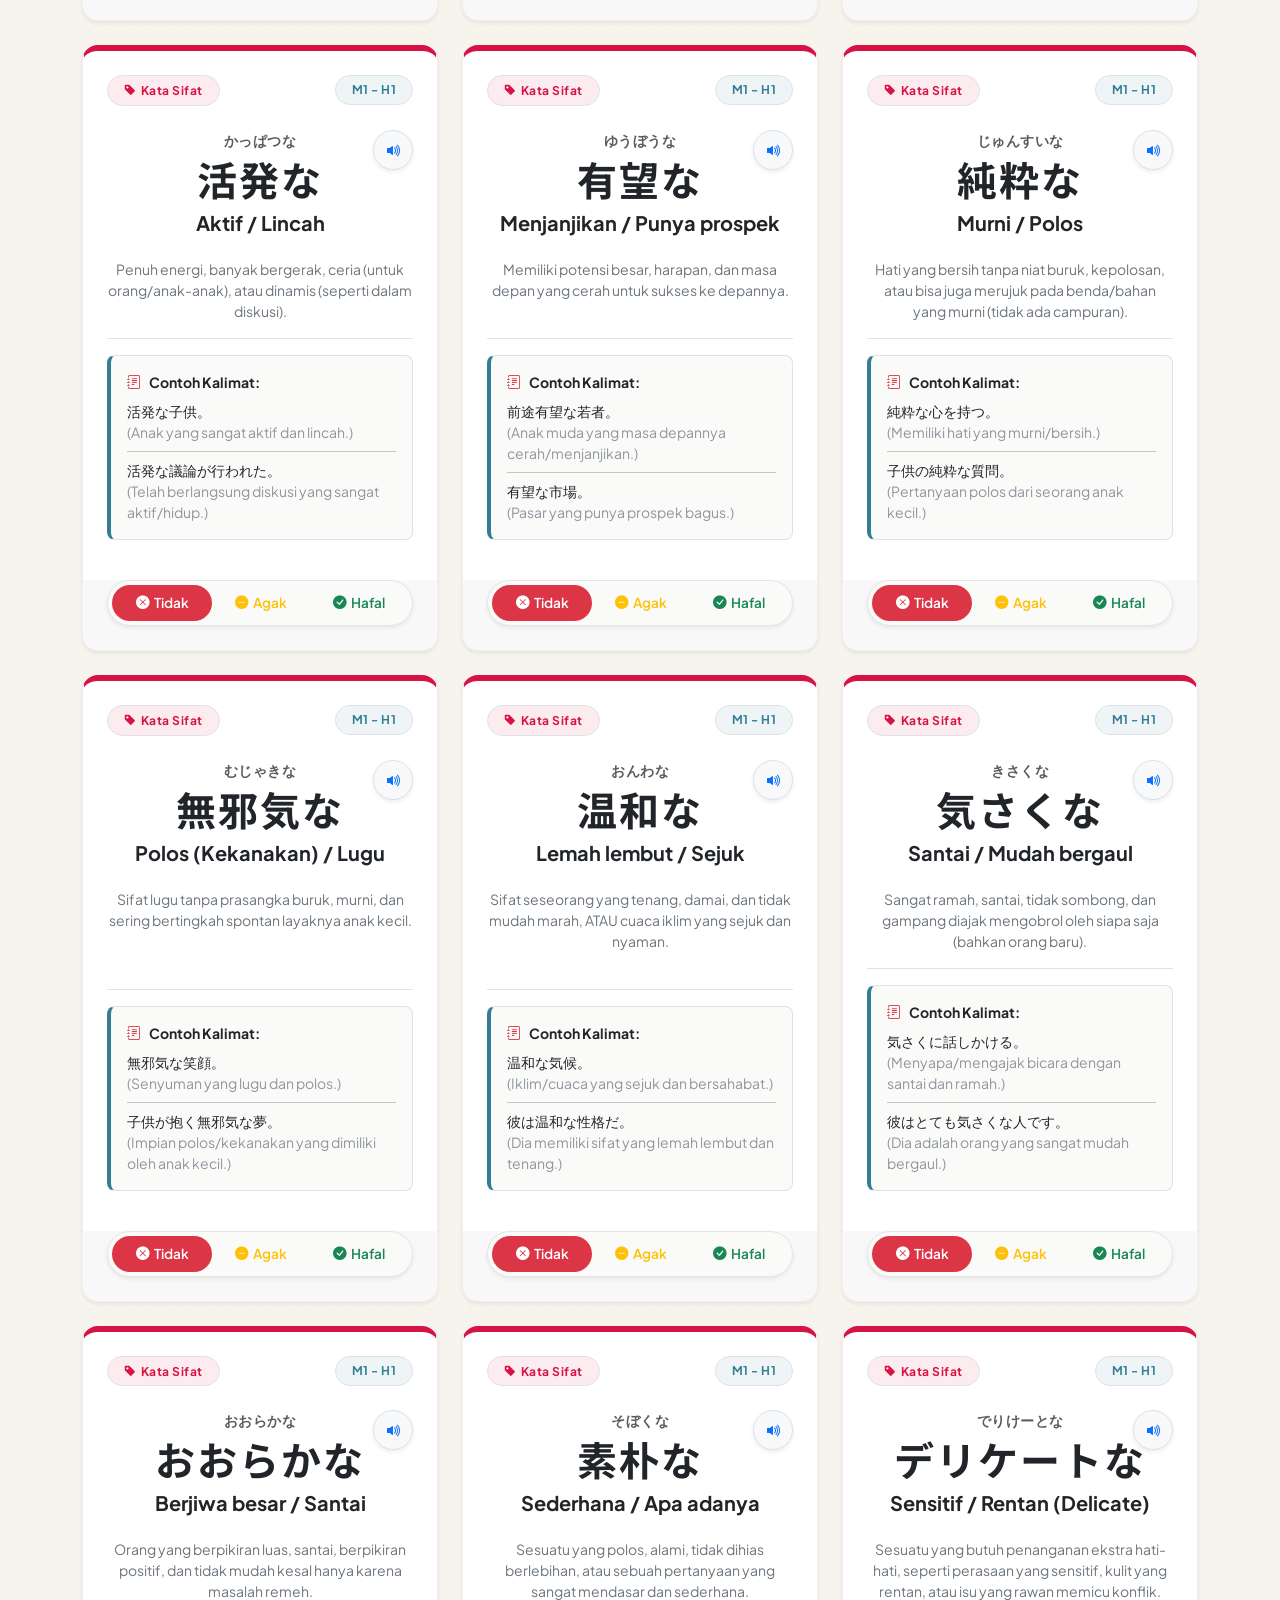
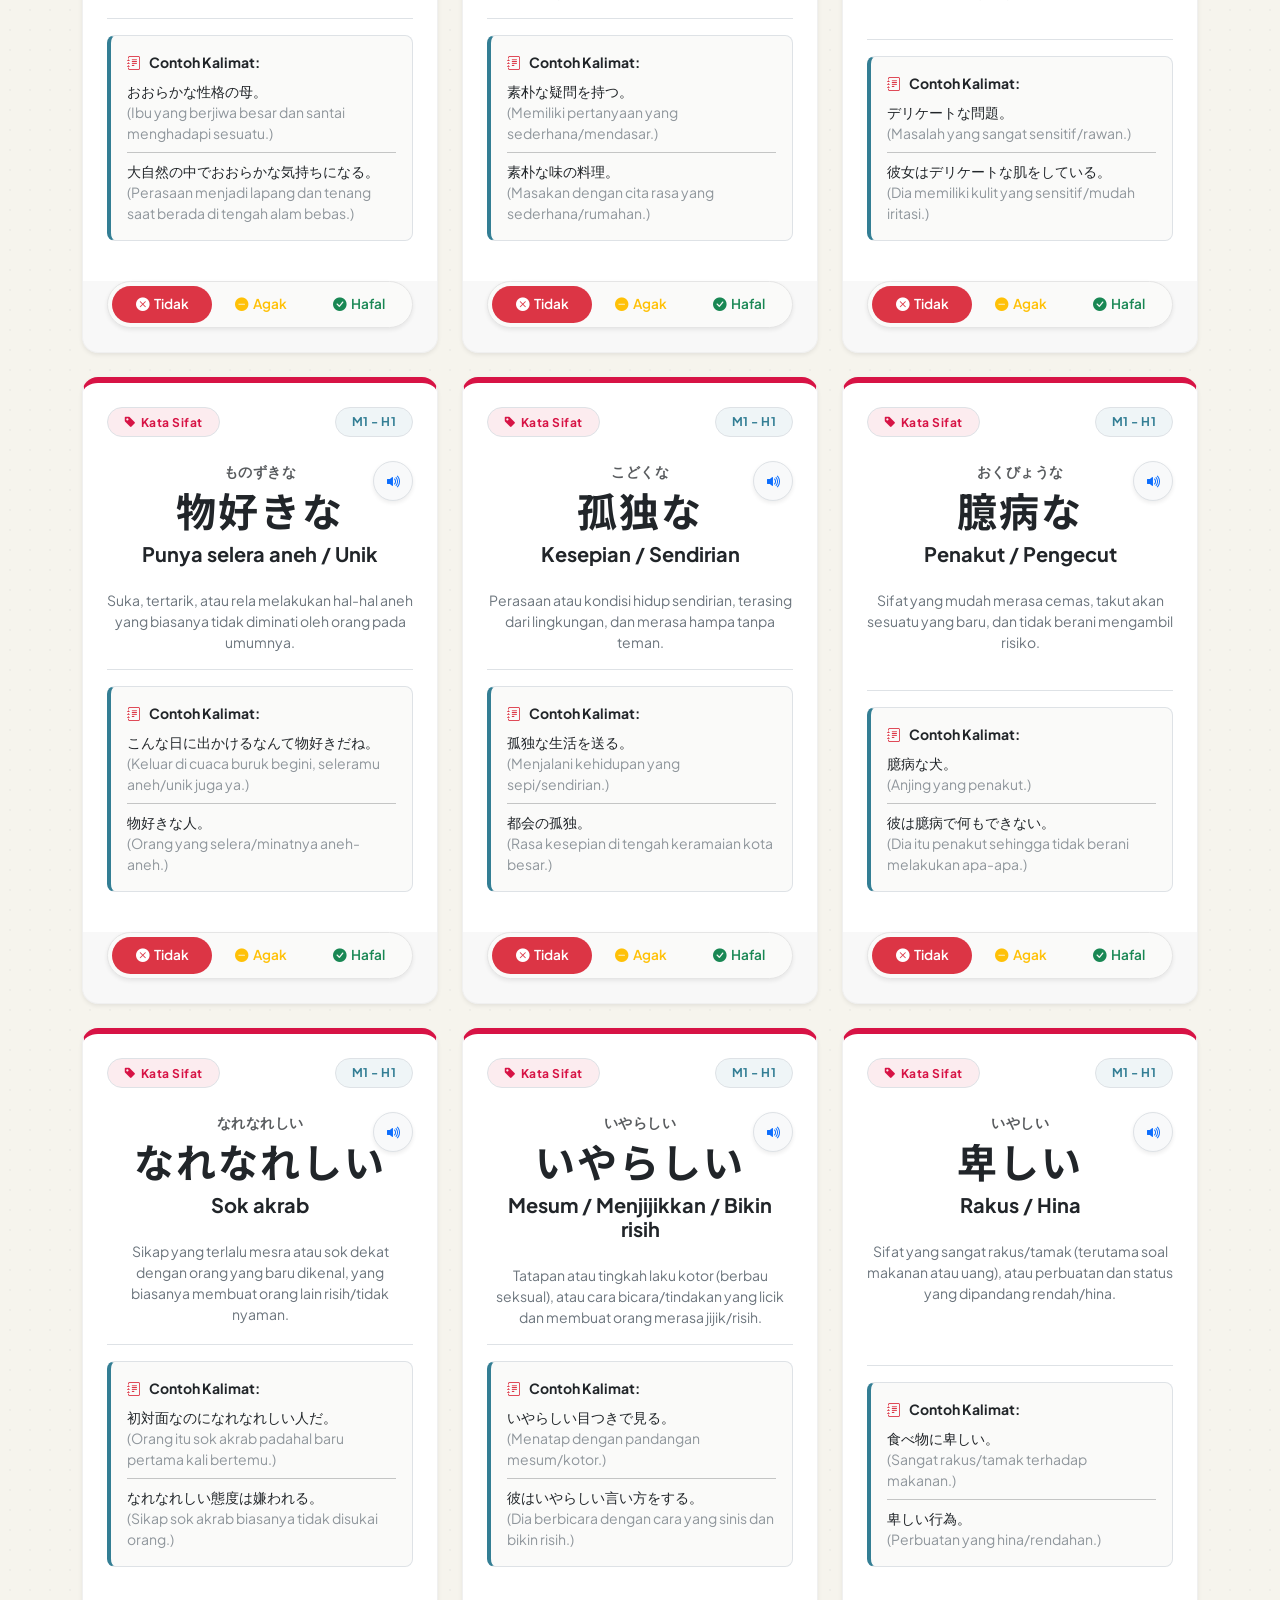
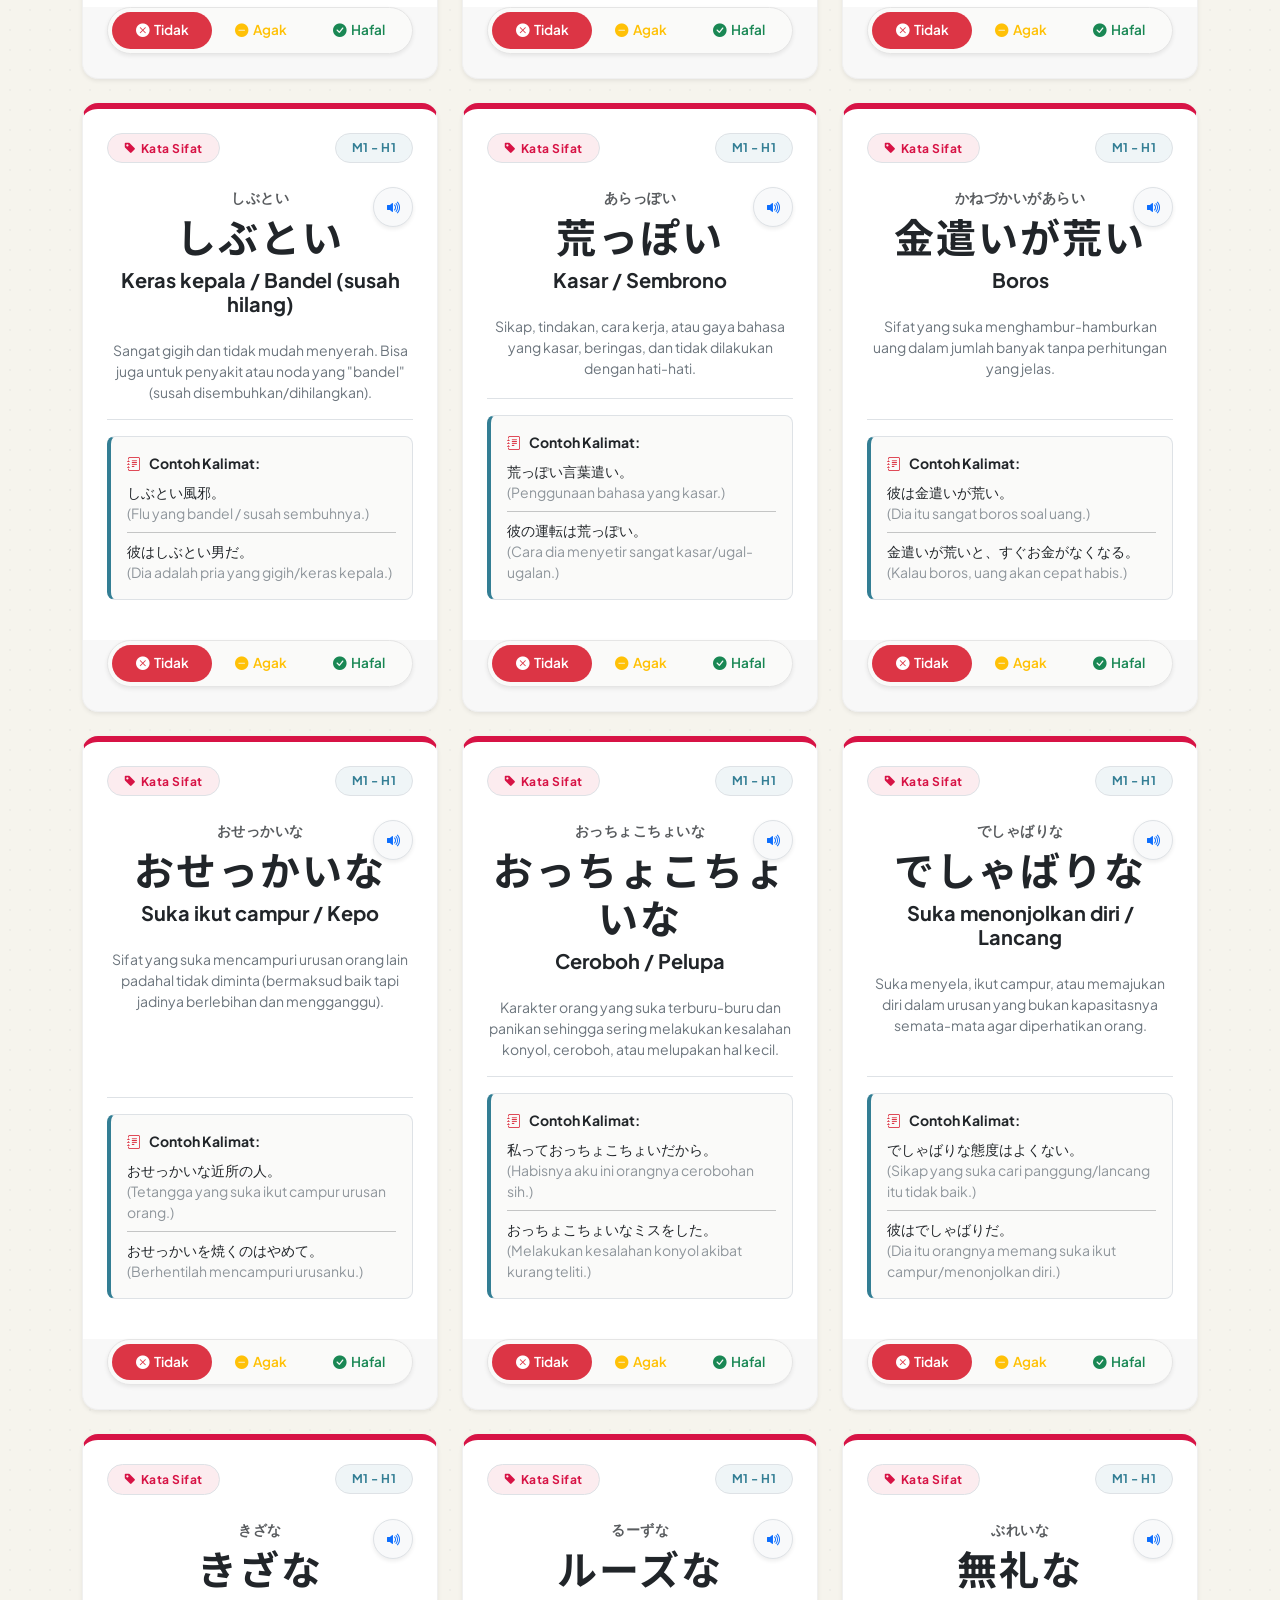
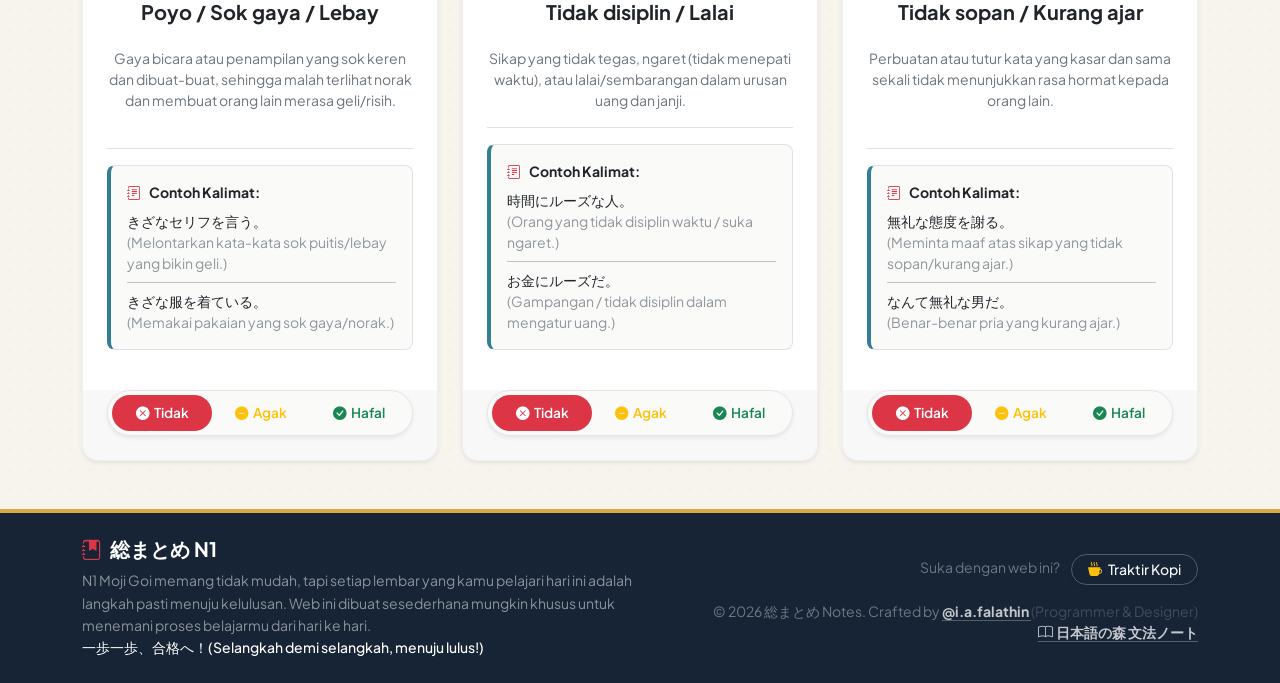
==== commit 1e9c3812: "feat: add details for new theme" ====
--- a/index.html
+++ b/index.html
@@ -1525,6 +1525,65 @@
         loadFilters()
         renderCards()
       })
+
+      // Ganti nama fungsi ini sesuai dengan fungsi render kamu yang asli (misal: renderVocab, tampilkanData, dll)
+      function renderDataKeLayar(dataArray) {
+        // 1. Tentukan wadahnya (Ganti '#vocab-container' sesuai ID wadah di HTML kamu)
+        const container = document.querySelector('#vocab-container')
+        if (!container) return
+
+        // 2. Kosongkan wadah setiap kali fungsi dipanggil
+        container.innerHTML = ''
+
+        // 3. Setup variabel untuk cicilan (chunk)
+        let indexData = 0
+        const chunkSize = 20 // Render 20 data per kedipan mata (bikin enteng)
+
+        // 4. Fungsi dalam fungsi untuk nyicil render
+        function renderCicilan() {
+          let chunkHTML = ''
+          let batasAkhir = Math.min(indexData + chunkSize, dataArray.length)
+
+          // Looping cuma buat 20 data aja
+          for (; indexData < batasAkhir; indexData++) {
+            let item = dataArray[indexData]
+            let index = indexData
+
+            // ==========================================================
+            // PASTE KODE IF (isTableView) { ... } ELSE { ... } KAMU DI SINI
+            // ==========================================================
+            if (isTableView) {
+              // HTML Tabel Desktop
+              chunkHTML += `
+                    <tr class="vocab-table-row" data-vocab-id="${item.id}">
+                        </tr>
+                `
+            } else {
+              // HTML List Mobile
+              chunkHTML += `
+                    <div class="col-12 animate-card-fade mb-2" data-vocab-id="${
+                      item.id
+                    }" style="animation-delay: ${
+                index > 20 ? 0 : index * 0.03
+              }s;">
+                        </div>
+                `
+            }
+            // ==========================================================
+          }
+
+          // 5. Suntik HTML ke wadah tanpa nimpa yang udah di-render sebelumnya
+          container.insertAdjacentHTML('beforeend', chunkHTML)
+
+          // 6. Kalau data masih ada sisa, suruh browser render sisanya di antrean berikutnya (Ini kunci biar gak nge-lag!)
+          if (indexData < dataArray.length) {
+            window.requestAnimationFrame(renderCicilan)
+          }
+        }
+
+        // 7. Mulai render cicilan pertama
+        renderCicilan()
+      }
     </script>
   </body>
 </html>
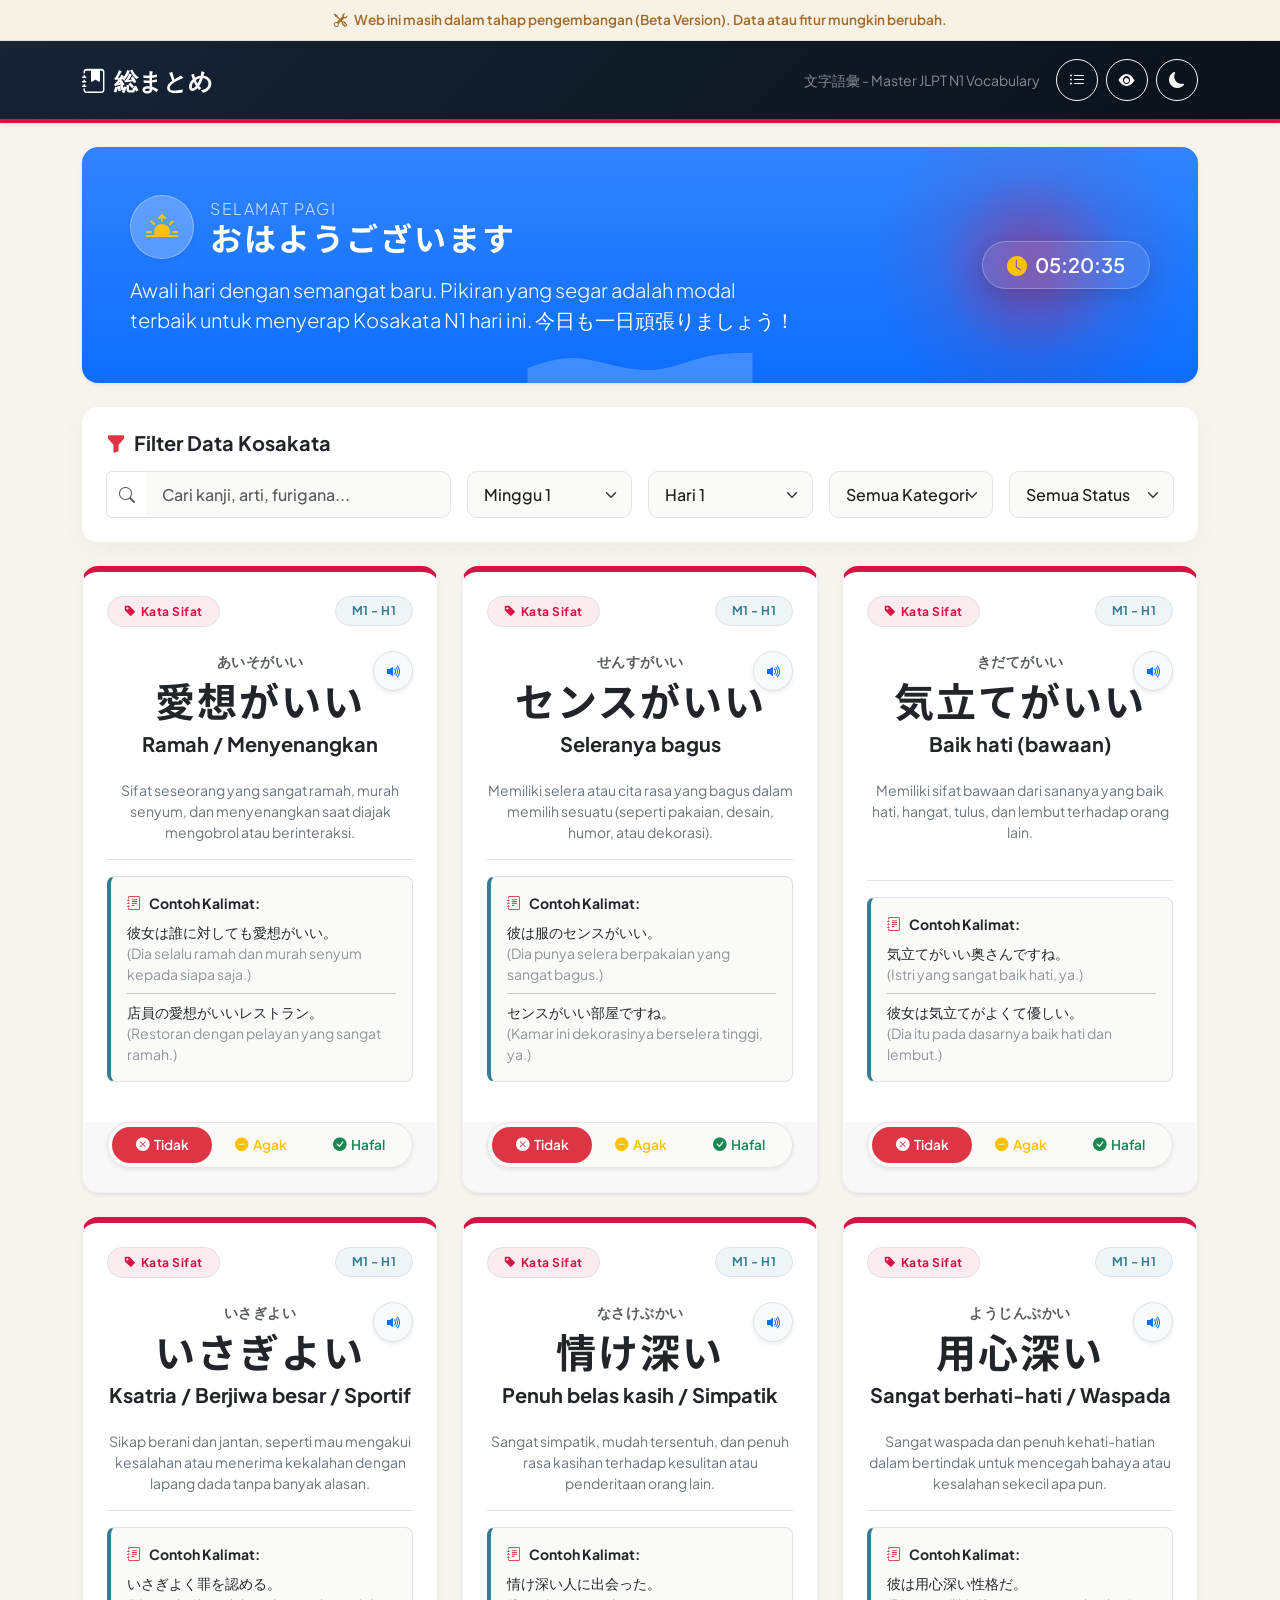
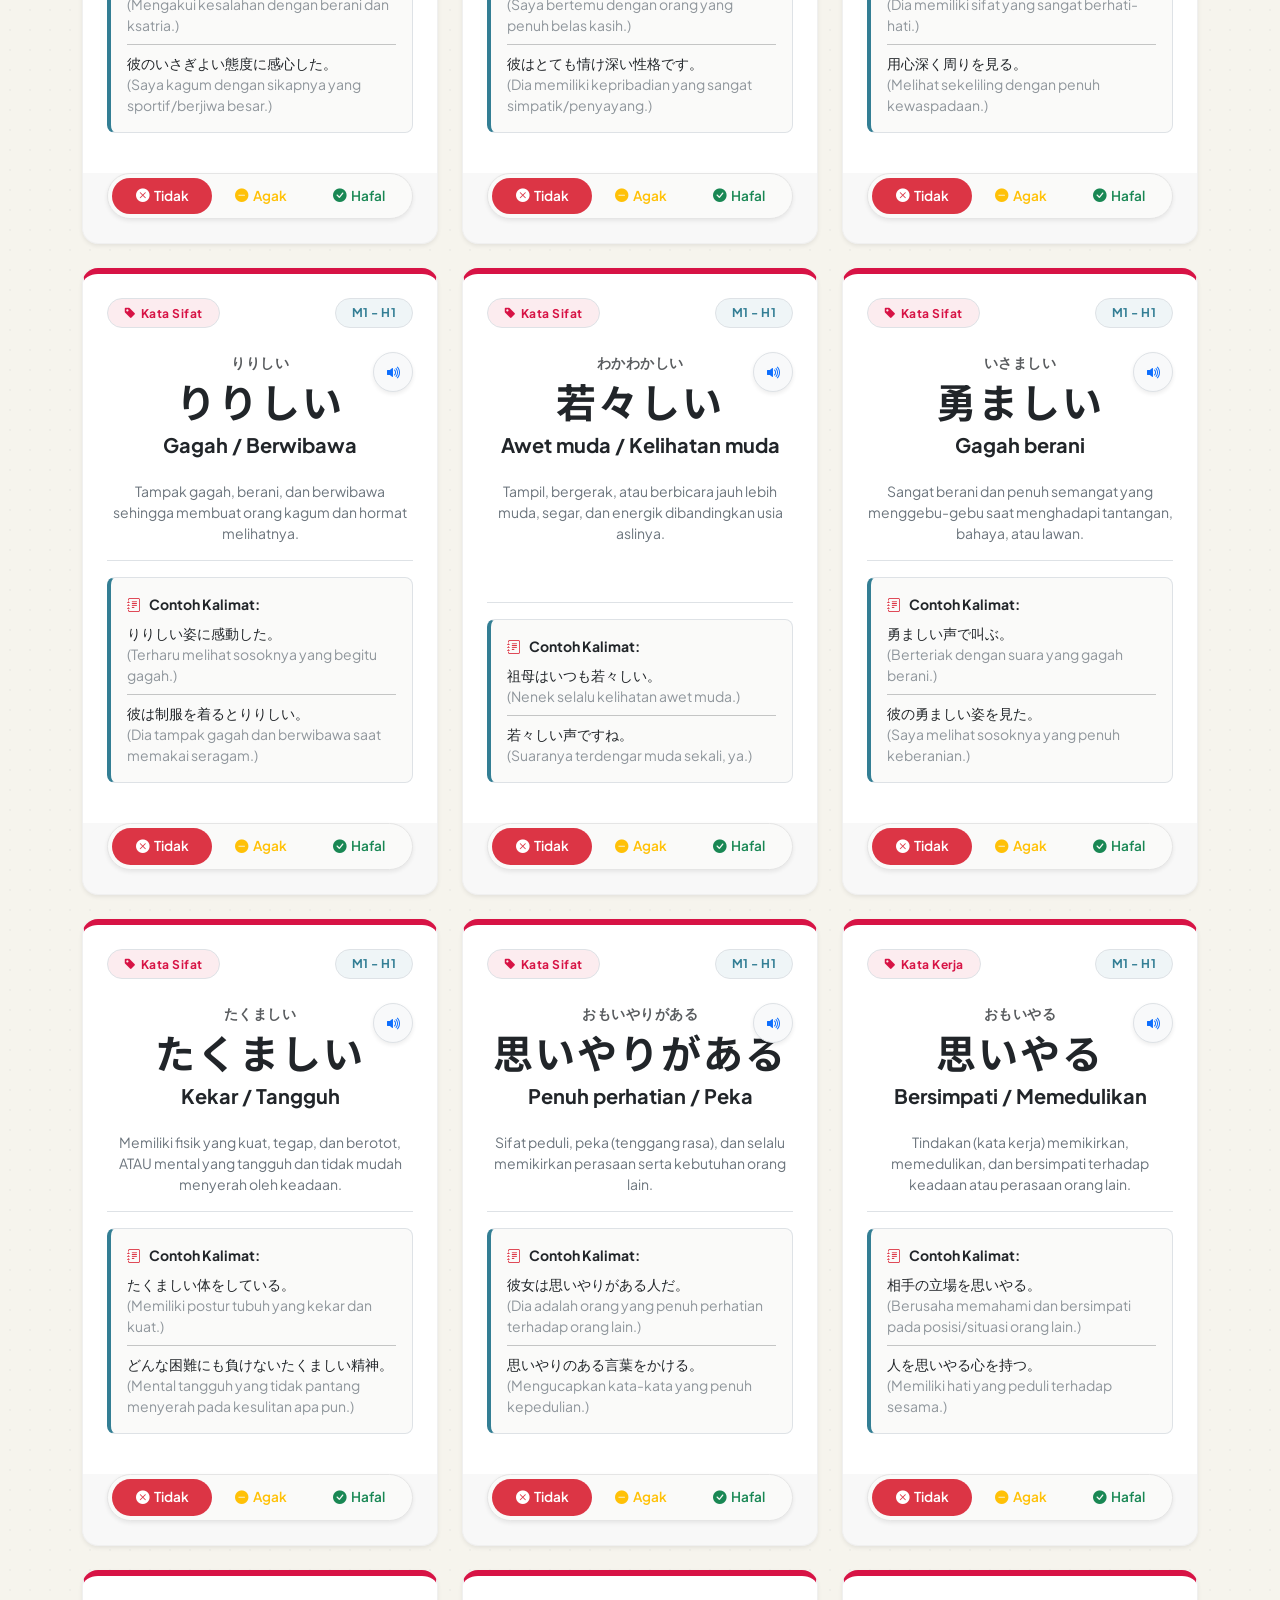
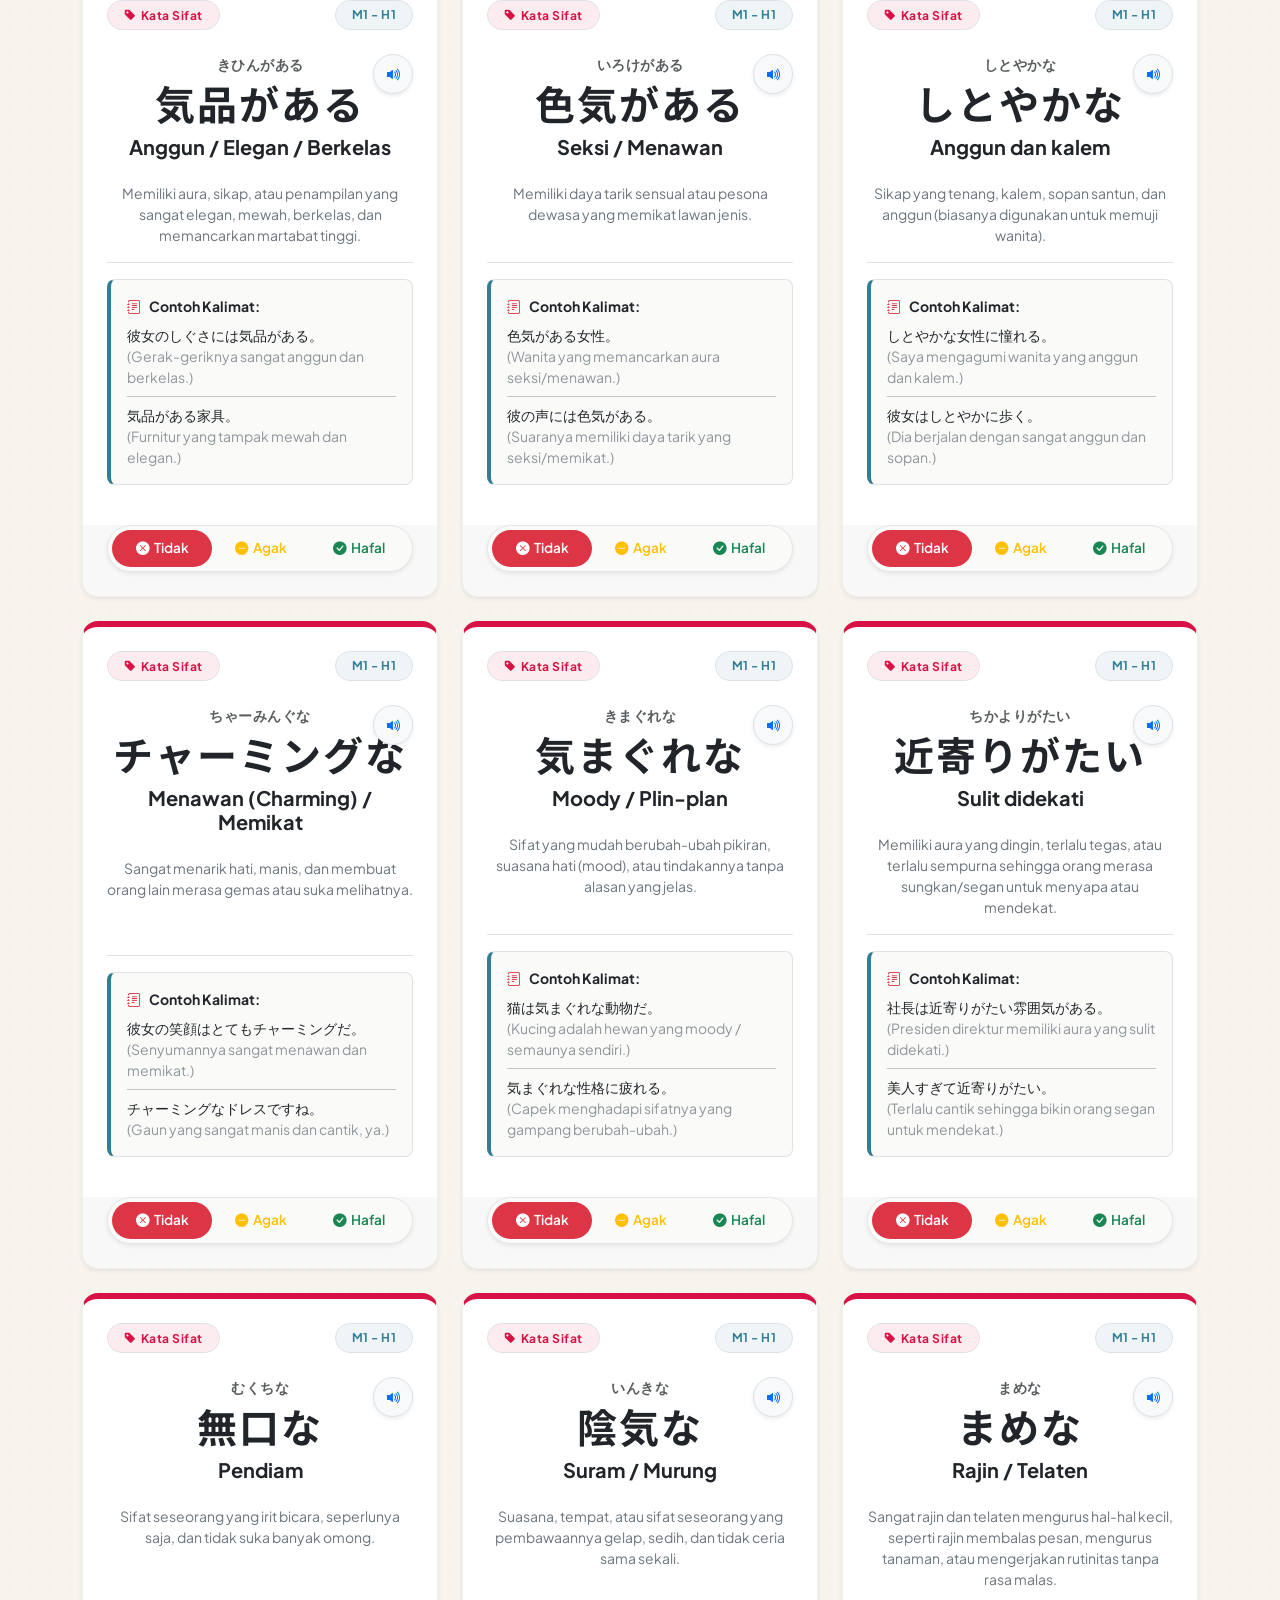
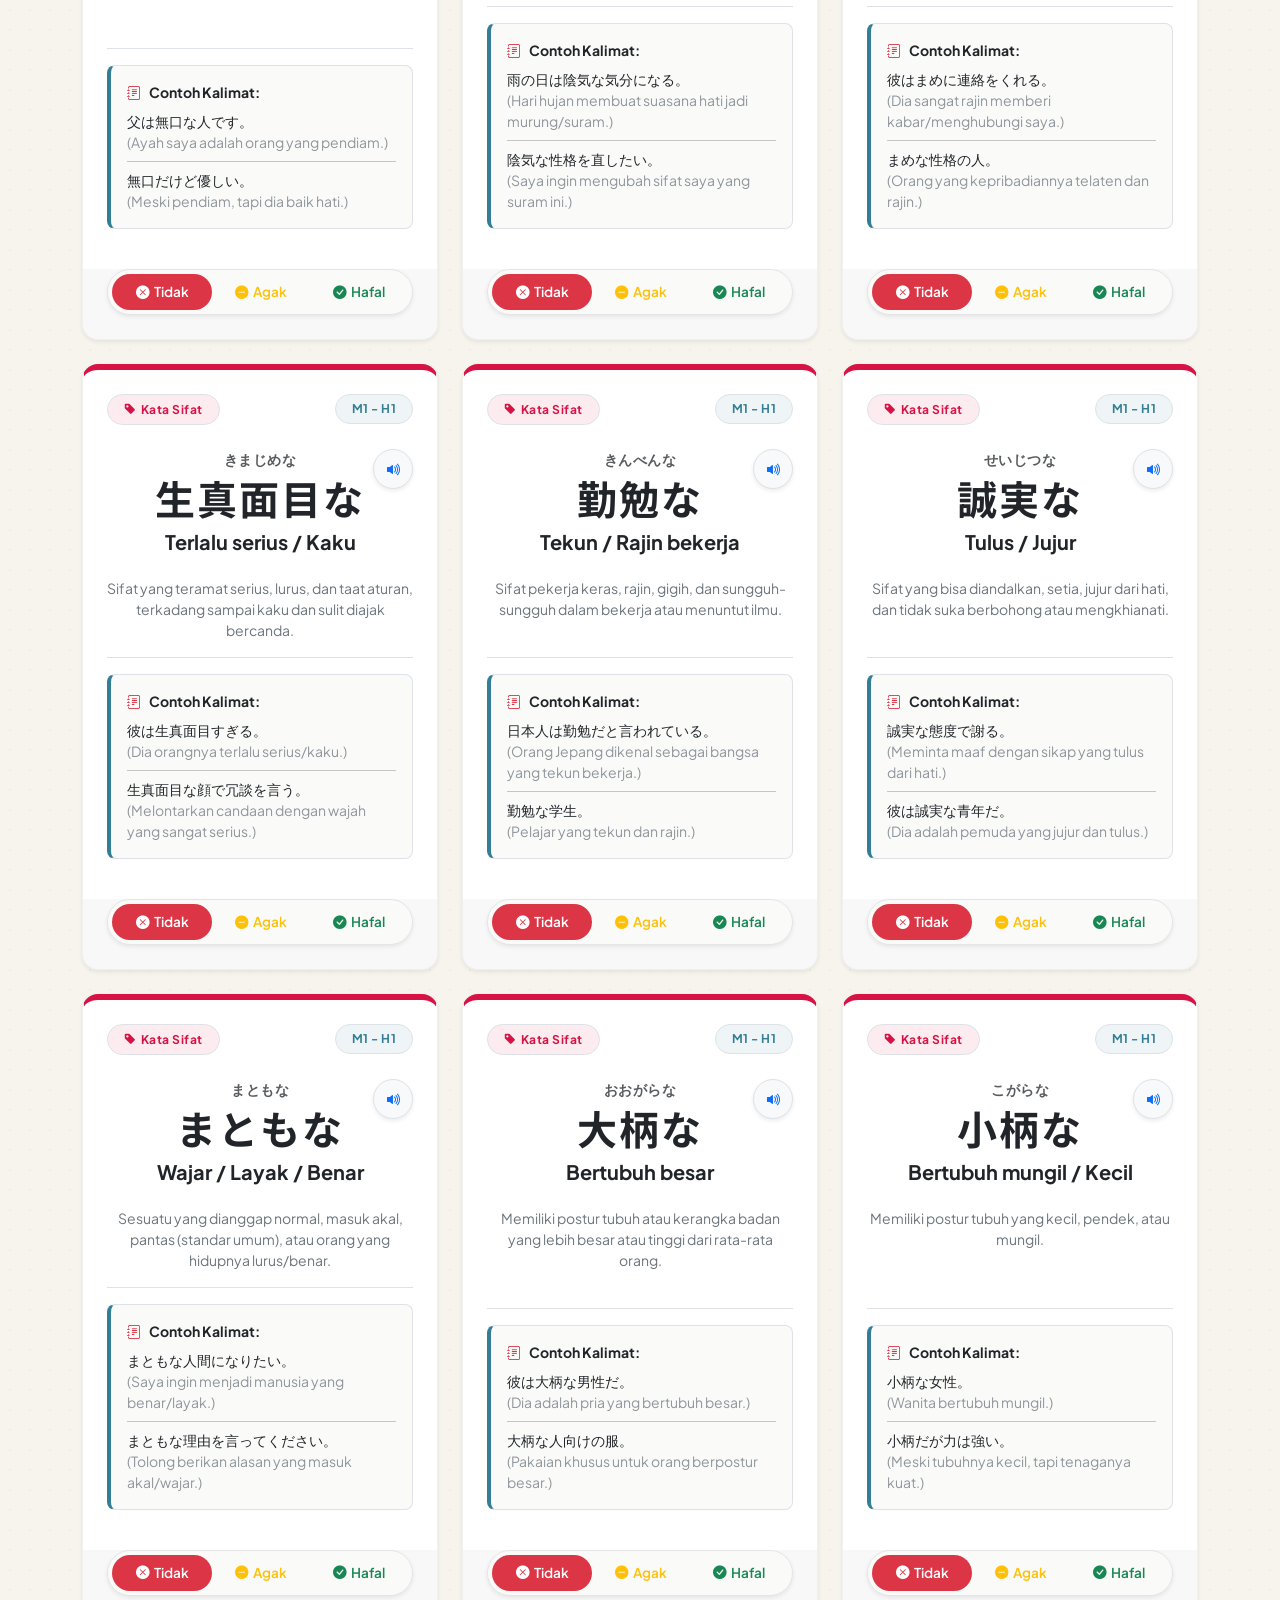
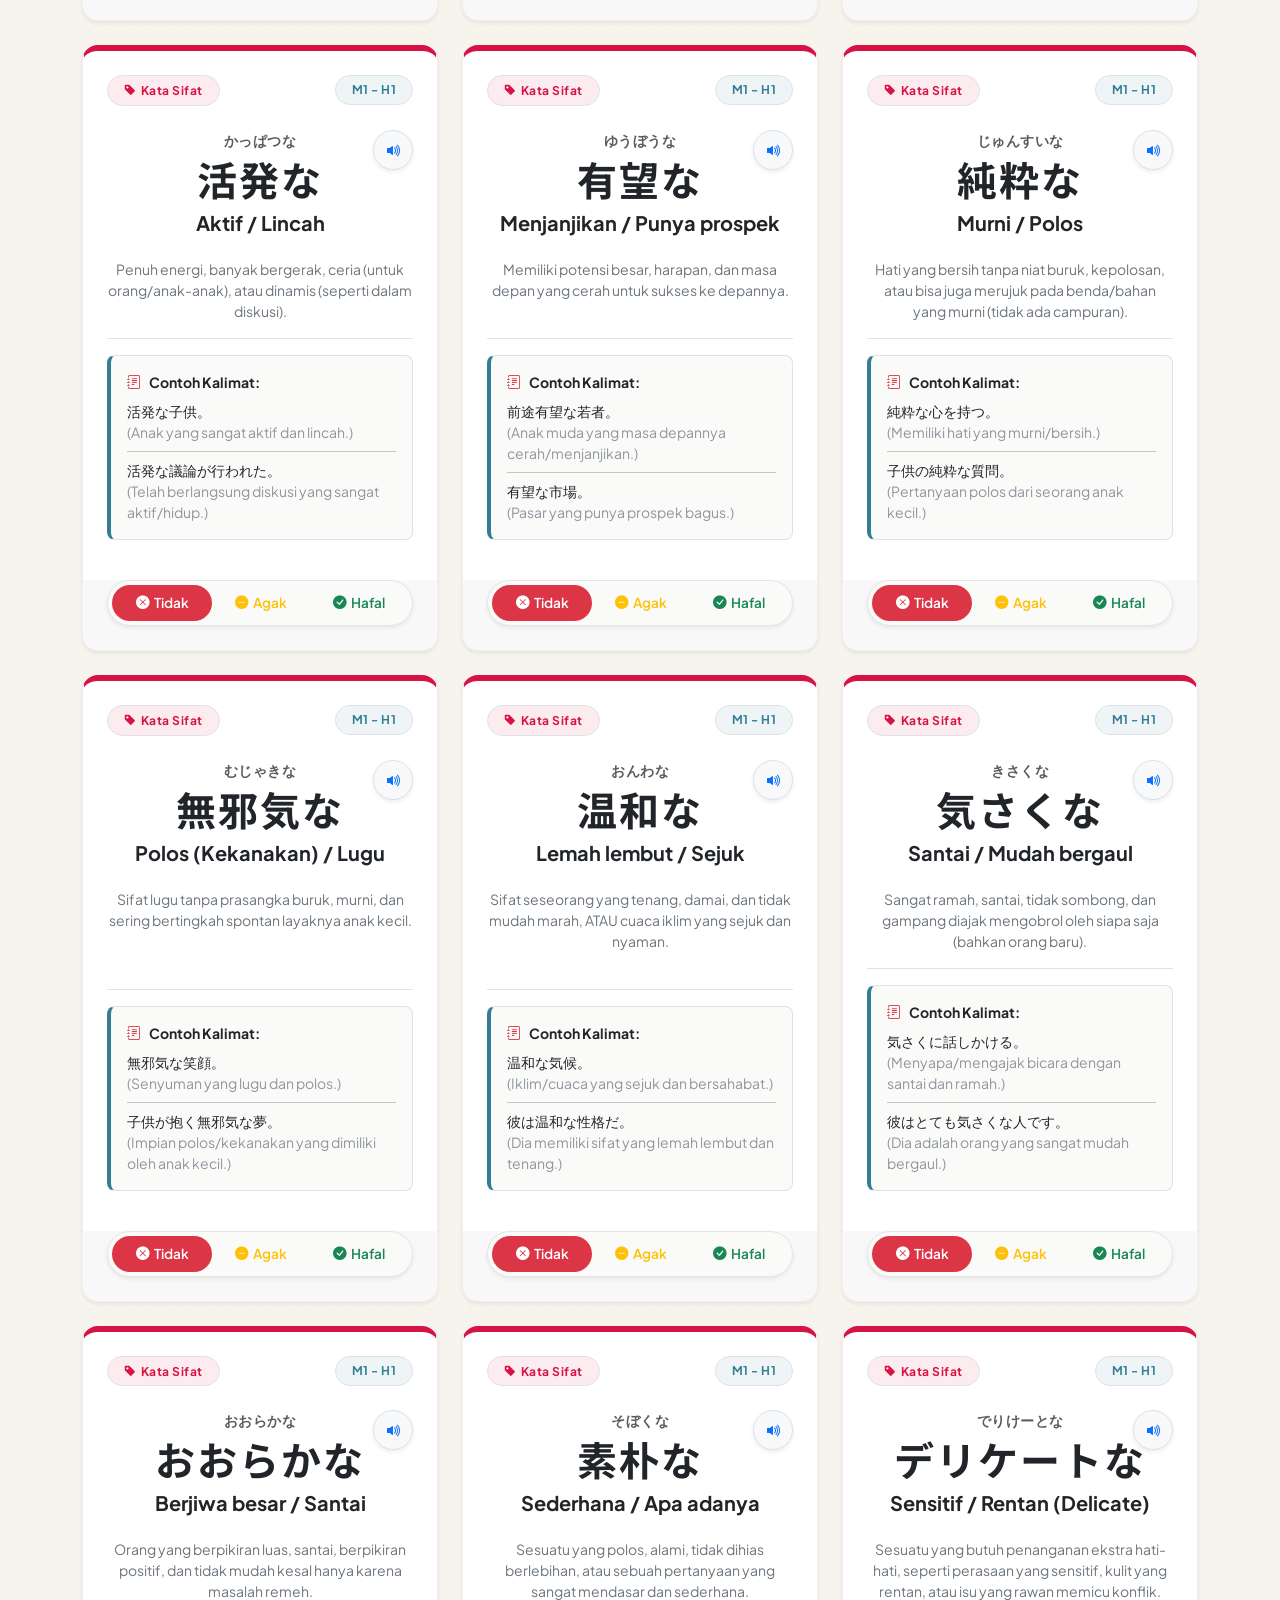
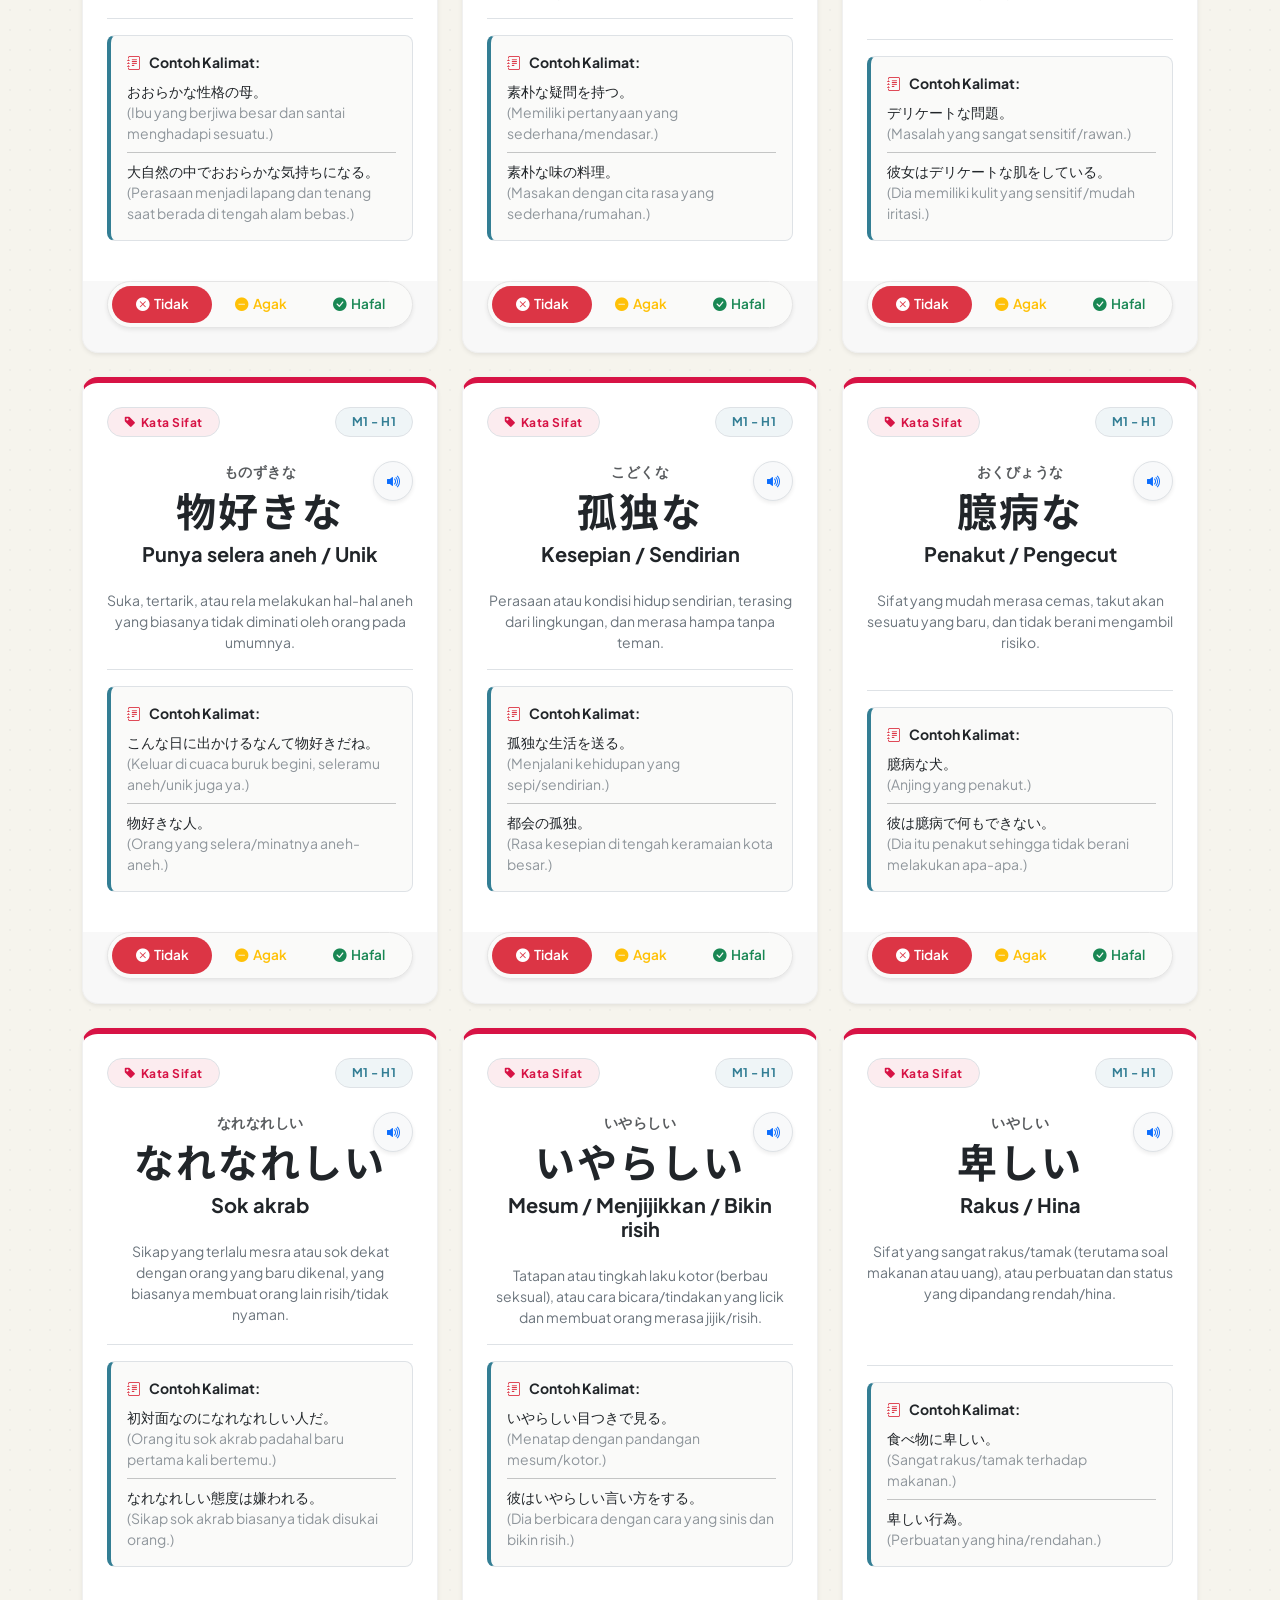
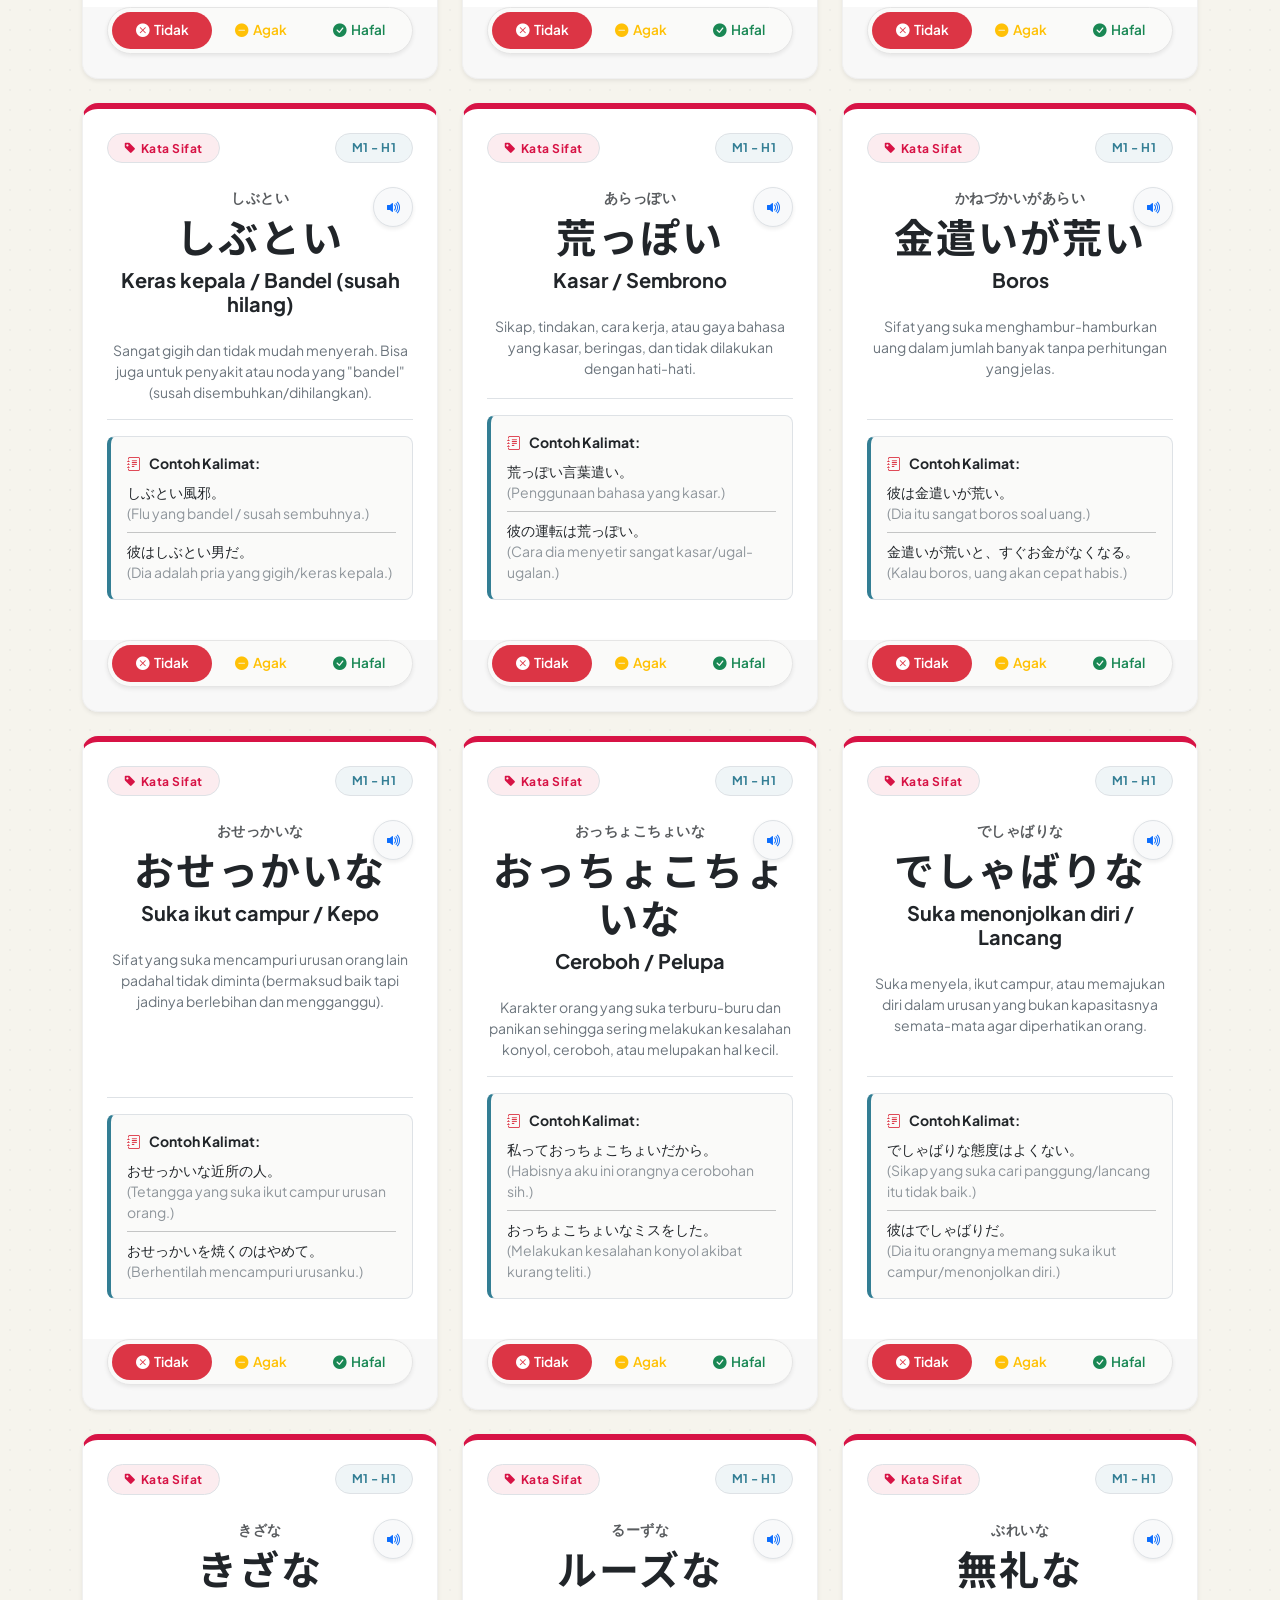
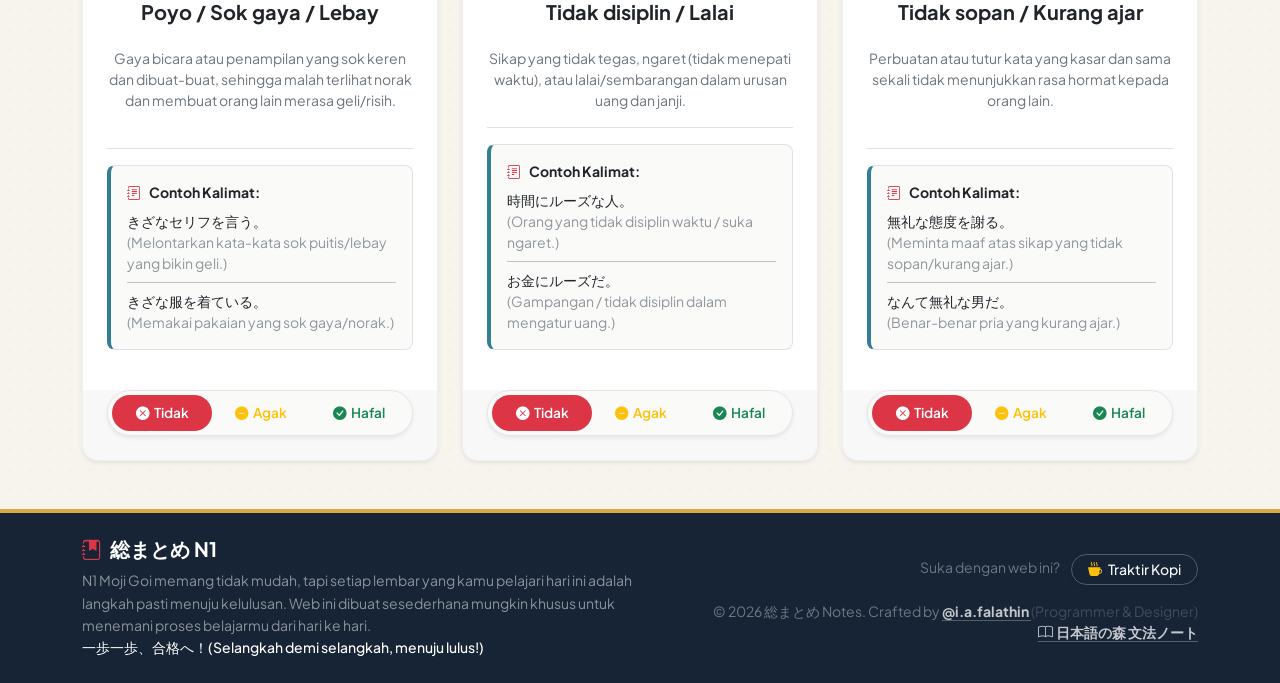
==== commit 2b52bba2: "feat: add details for new theme" ====
--- a/index.html
+++ b/index.html
@@ -477,7 +477,7 @@
     <script src="minggu8/hari6.js"></script>
     <script src="minggu8/hari7.js"></script>
     <script>
-      // ==========================================================================
+// ==========================================================================
       // --- INJECT CSS SECARA DINAMIS (SUPER COMPACT, RESPONSIF & DARK MODE) ---
       // ==========================================================================
       if (!document.getElementById('table-hover-style')) {
@@ -514,13 +514,16 @@
             overflow: hidden;
             text-overflow: ellipsis;
             display: block;
-            transition: all 0.3s ease;
             font-size: 0.85rem;
+            /* Saat kursor keluar: animasi cepat 0.3s, tanpa delay (0s) */
+            transition: max-width 0.3s ease 0s; 
         }
         .vocab-table-row:hover .hover-expand {
             max-width: 100%;
             white-space: normal;
             overflow: visible;
+            /* Saat di-hover: animasi 0.7s, delay 1s */
+            transition: max-width 0.7s ease 1s; 
         }
 
         /* Logika Container Contoh Kalimat saat Hover (Desktop) */
@@ -528,14 +531,17 @@
             max-height: 0;
             opacity: 0;
             overflow: hidden;
-            transition: max-height 0.35s cubic-bezier(0.4, 0, 0.2, 1), opacity 0.25s ease, margin-top 0.25s ease;
             background-color: #f8f9fa;
             color: #212529;
+            /* Saat kursor keluar: tutup cepat 0.3s, tanpa delay (0s) */
+            transition: max-height 0.3s ease 0s, opacity 0.3s ease 0s, margin-top 0.3s ease 0s;
         }
         .vocab-table-row:hover .hover-details {
             max-height: 400px;
             opacity: 1;
             margin-top: 0.5rem;
+            /* Saat di-hover: animasi 0.7s, delay 1s sebelum mulai */
+            transition: max-height 0.7s cubic-bezier(0.4, 0, 0.2, 1) 1s, opacity 0.7s ease 1s, margin-top 0.7s ease 1s;
         }
         [data-theme="dark"] .hover-details {
             background-color: #2b3035 !important;
@@ -562,17 +568,14 @@
         }
 
         /* SOLUSI UTAMA: 
-           Paksa semua teks di kolom isi (Tag, Kanji, Furigana, Arti) menjadi terang.
-           Kita kecualikan kolom paling kanan (.status-col) agar tombol status tidak rusak.
+           Paksa semua teks di kolom isi menjadi terang, kecualikan kolom status.
         */
         [data-theme="dark"] .vocab-table-row td:not(.status-col),
         [data-theme="dark"] .vocab-table-row td:not(.status-col) * {
             color: #f8f9fa !important;
         }
 
-        /* Supaya teks penjelasan/sub-text yang sifatnya sekunder (muted) tetap punya 
-           tingkat kontras yang enak dibaca (tidak terlalu terang benderang), kita beri warna abu-abu terang.
-        */
+        /* Warna teks sekunder di dark mode */
         [data-theme="dark"] .vocab-table-row td:not(.status-col) .text-muted,
         [data-theme="dark"] .vocab-table-row td:not(.status-col) .text-secondary,
         [data-theme="dark"] .vocab-table-row td:not(.status-col) .text-black-50,
@@ -654,23 +657,24 @@
                 border-top-color: rgba(255, 255, 255, 0.08) !important;
             }
 
-            /* Ekspansi Detail Otomatis di Mobile */
+            /* Ekspansi Detail Otomatis di Mobile (Tanpa Delay) */
             .hover-expand {
                 max-width: 100% !important;
                 white-space: normal !important;
                 overflow: visible !important;
+                transition: none !important;
             }
             .hover-details {
                 max-height: none !important;
                 opacity: 1 !important;
                 margin-top: 8px !important;
                 display: block !important;
+                transition: none !important;
             }
         }
     `
         document.head.appendChild(style)
       }
-
       // ==========================================================================
       // --- STATE GLOBAL UNTUK KONTROL TTS ---
       // ==========================================================================
@@ -1586,4 +1590,4 @@
       }
     </script>
   </body>
-</html>
+</html>
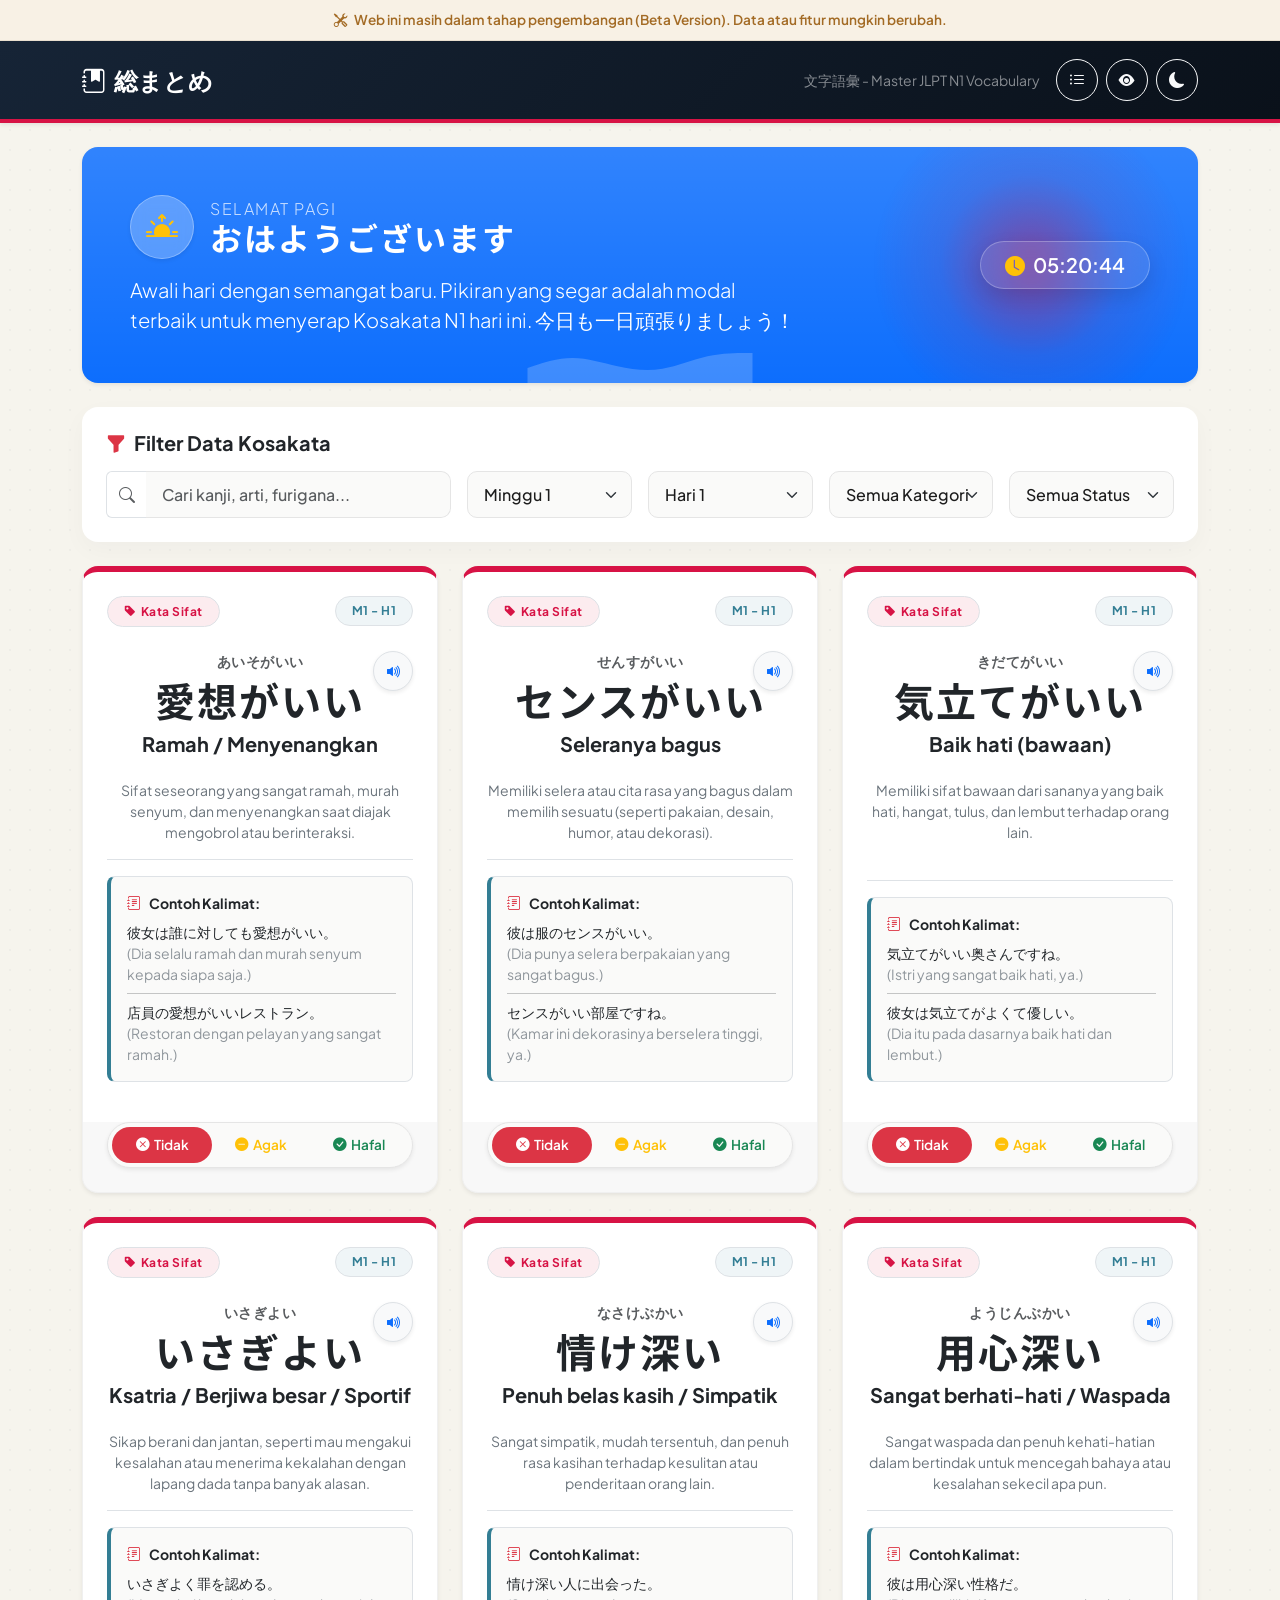
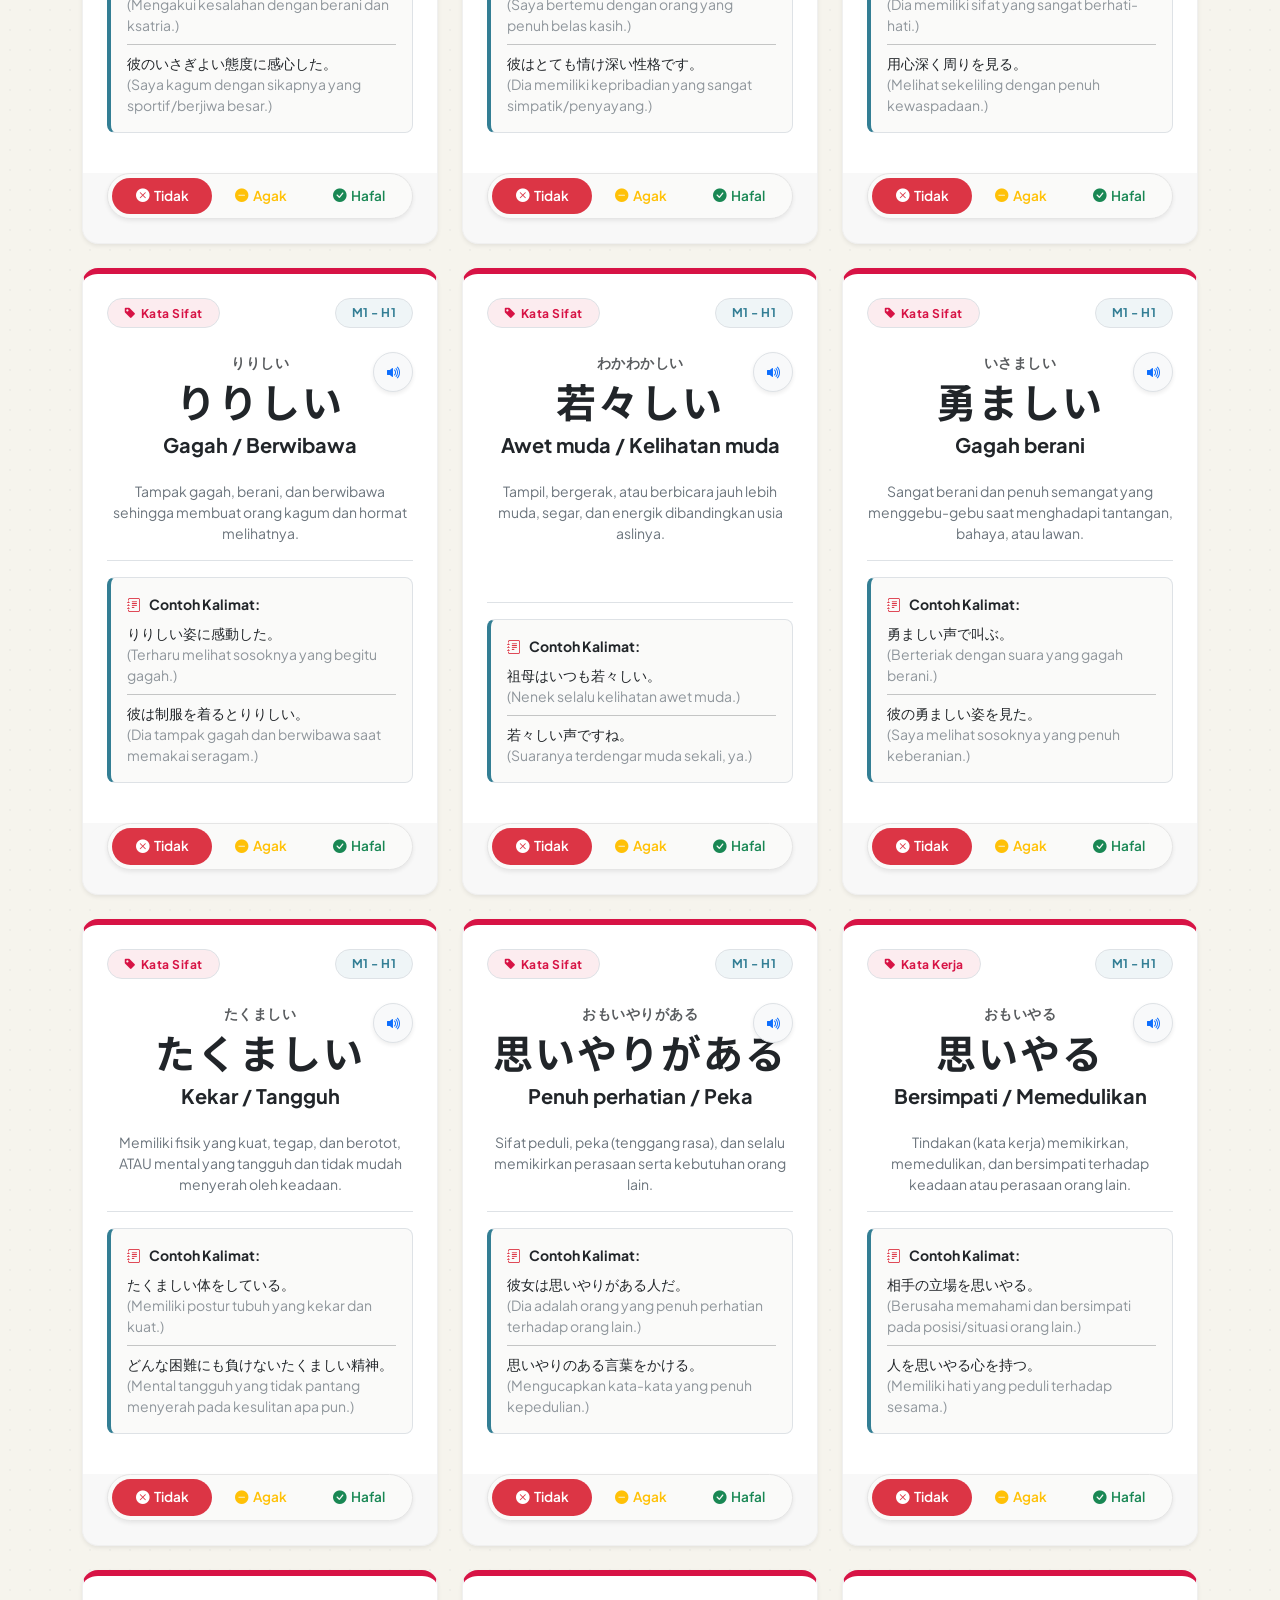
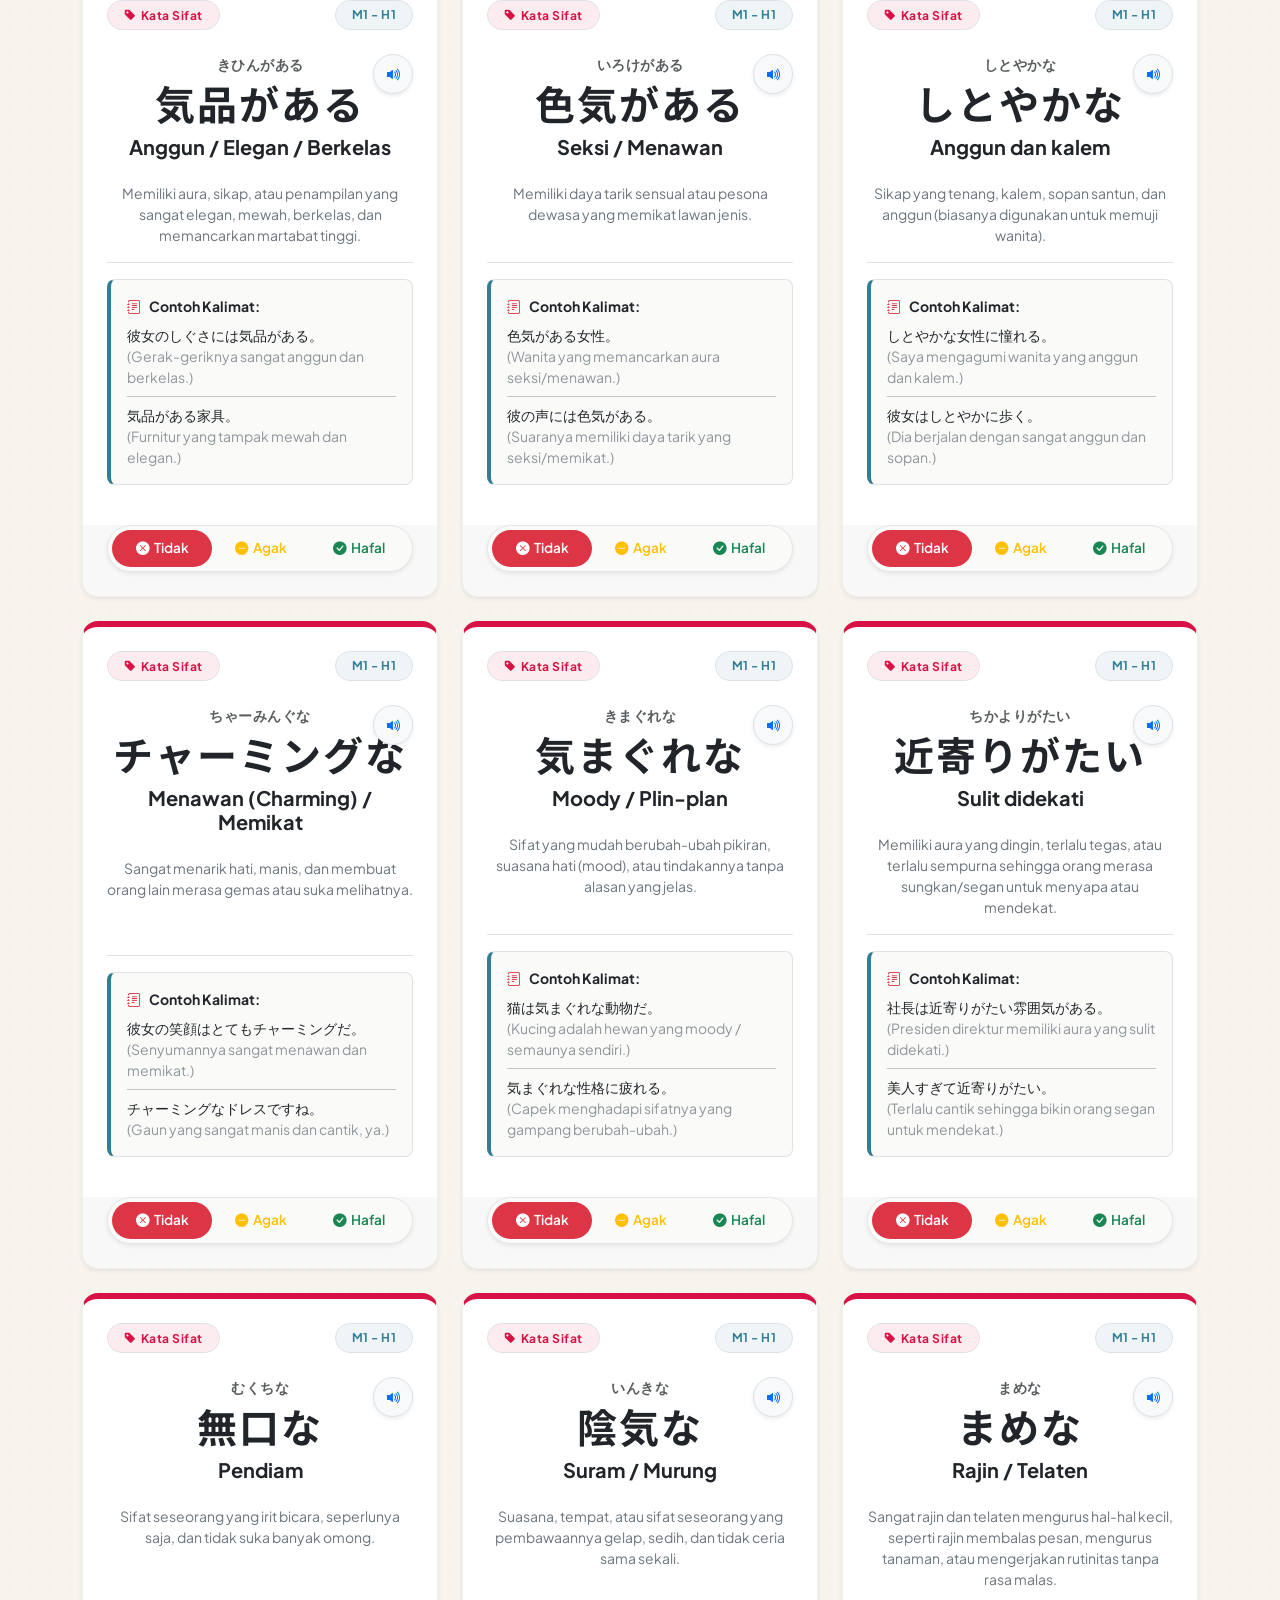
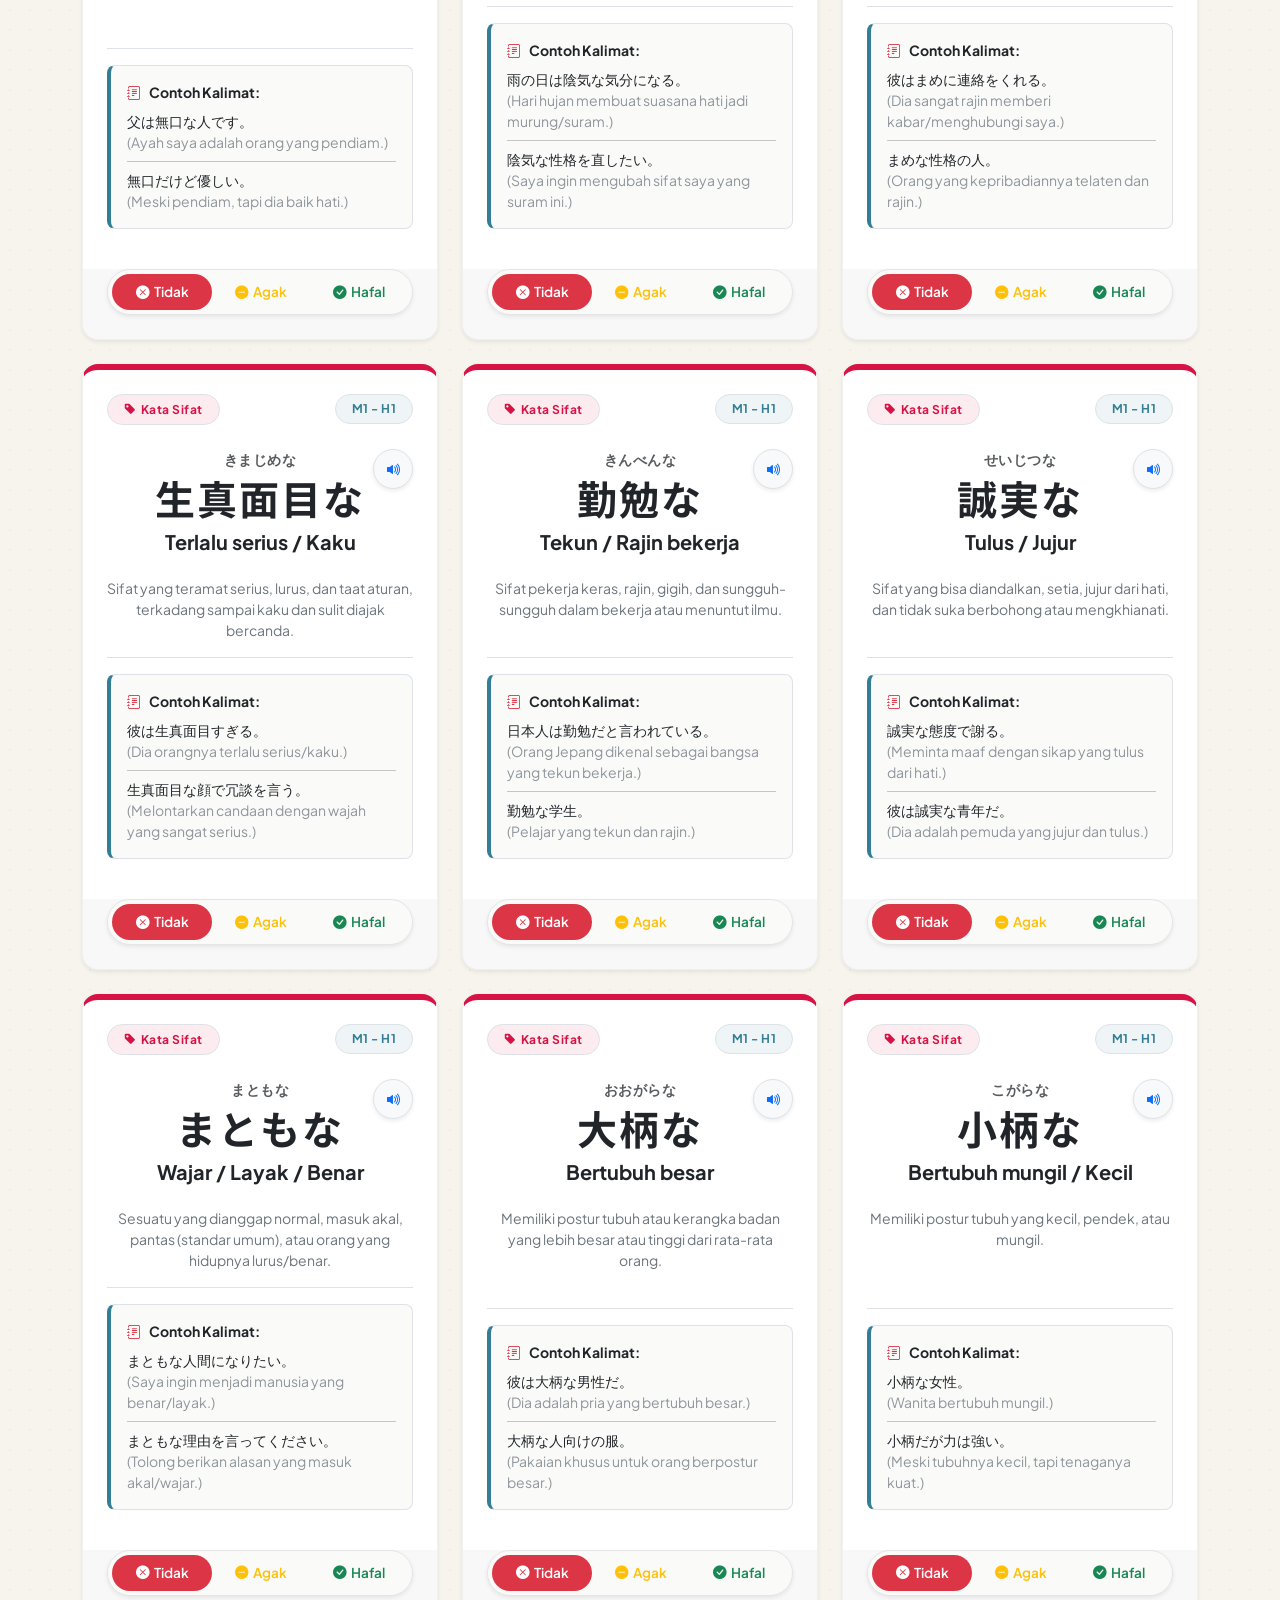
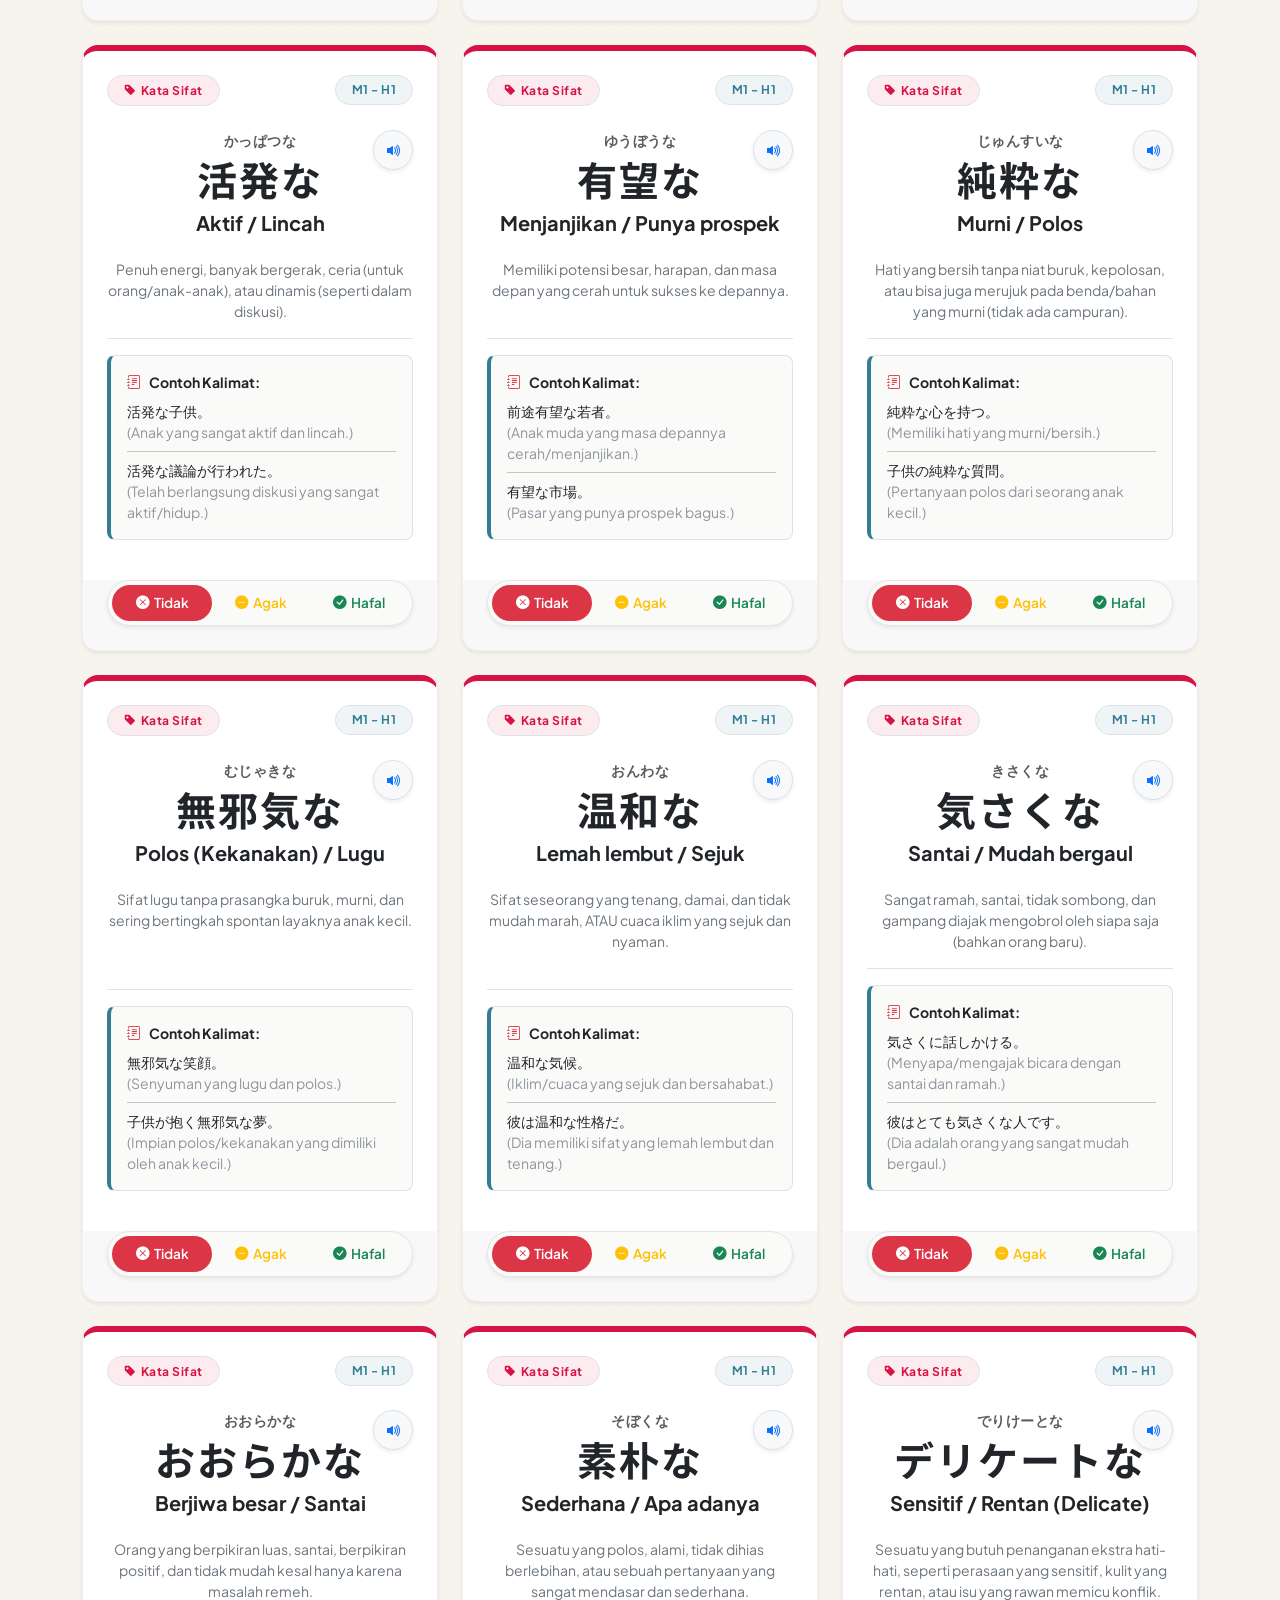
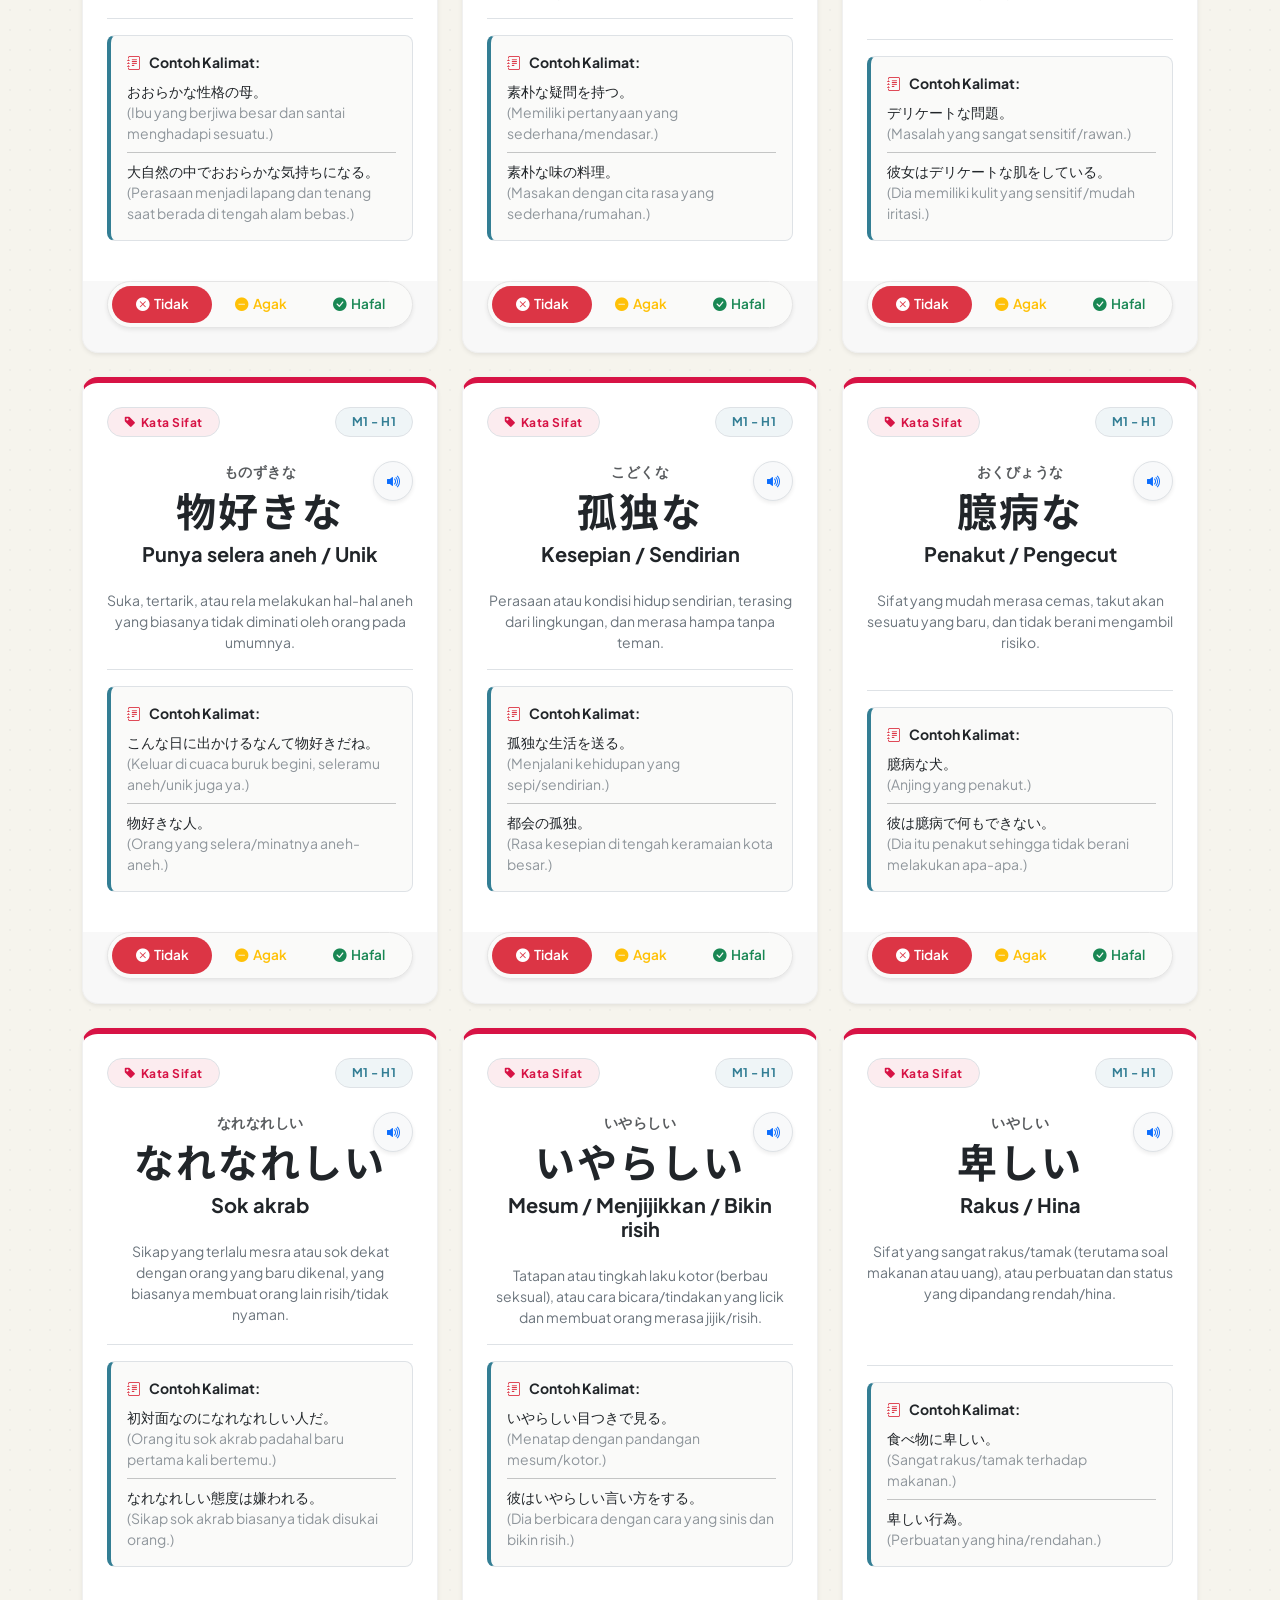
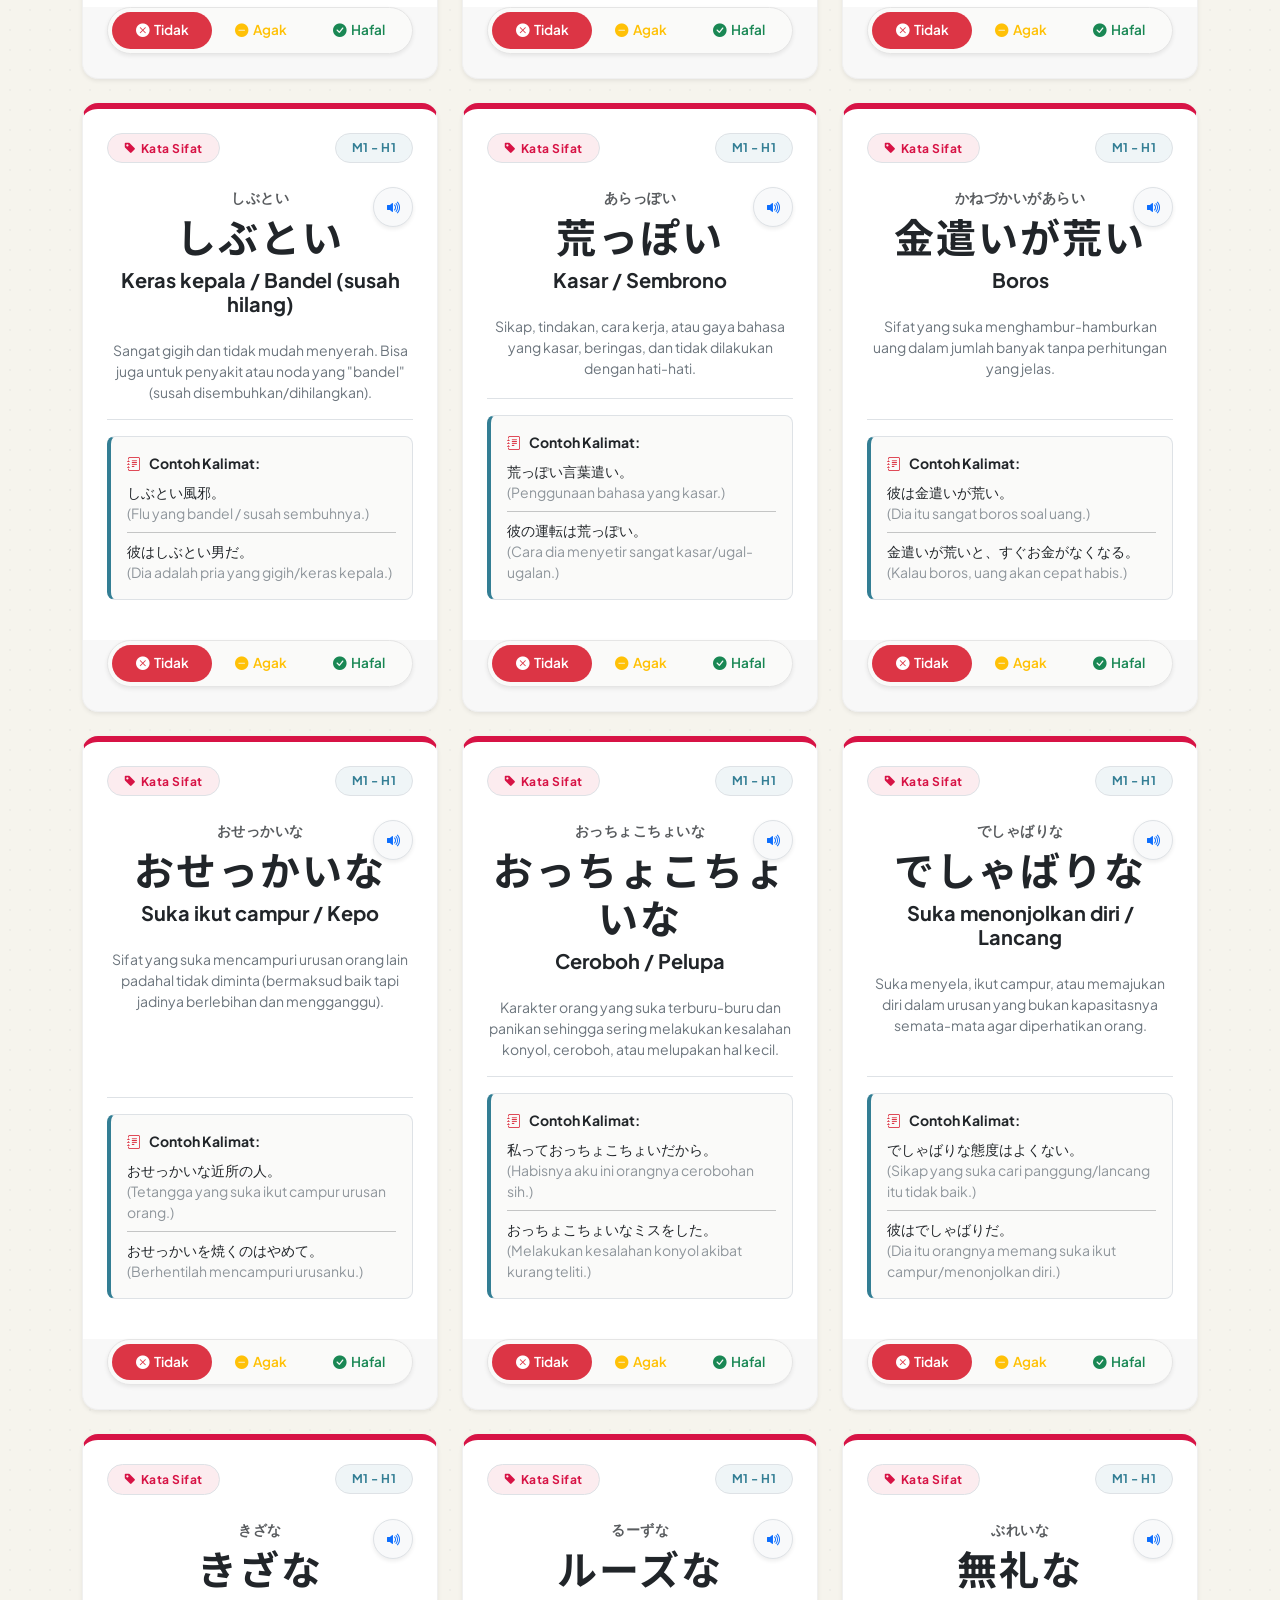
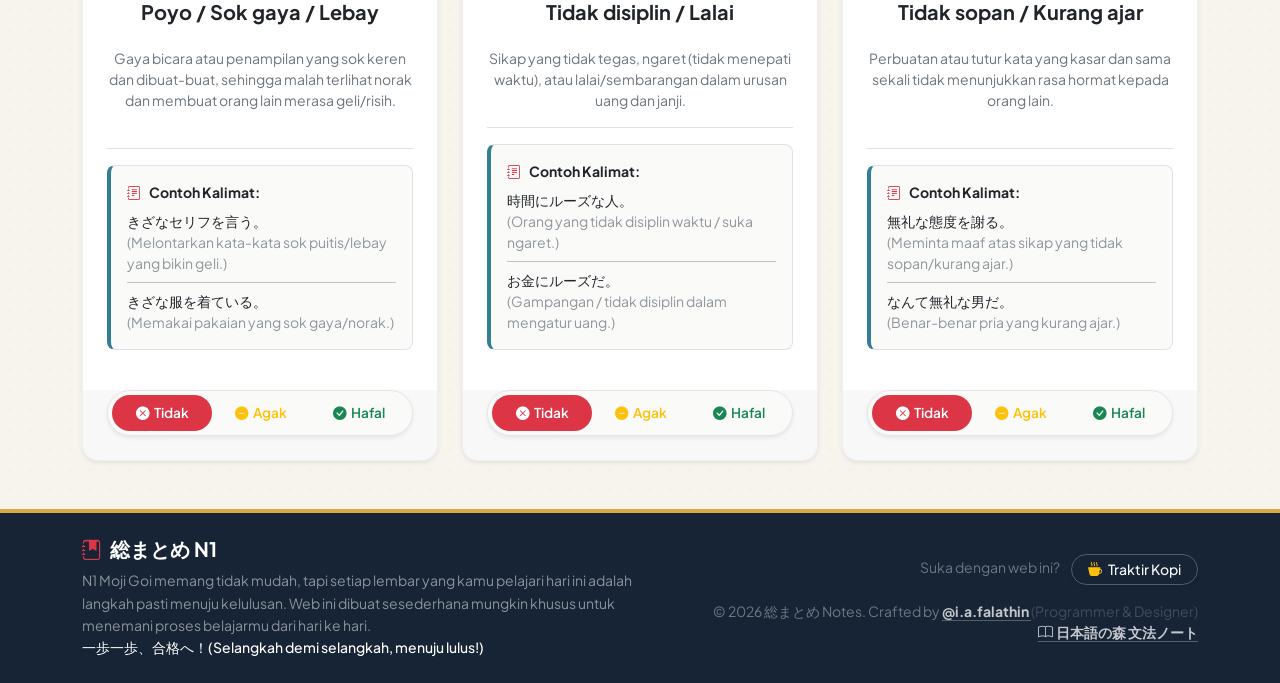
==== commit 35fc81e6: "feat: add details for new theme" ====
--- a/index.html
+++ b/index.html
@@ -477,7 +477,7 @@
     <script src="minggu8/hari6.js"></script>
     <script src="minggu8/hari7.js"></script>
     <script>
-// ==========================================================================
+      // ==========================================================================
       // --- INJECT CSS SECARA DINAMIS (SUPER COMPACT, RESPONSIF & DARK MODE) ---
       // ==========================================================================
       if (!document.getElementById('table-hover-style')) {
@@ -1590,4 +1590,4 @@
       }
     </script>
   </body>
-</html>+</html>
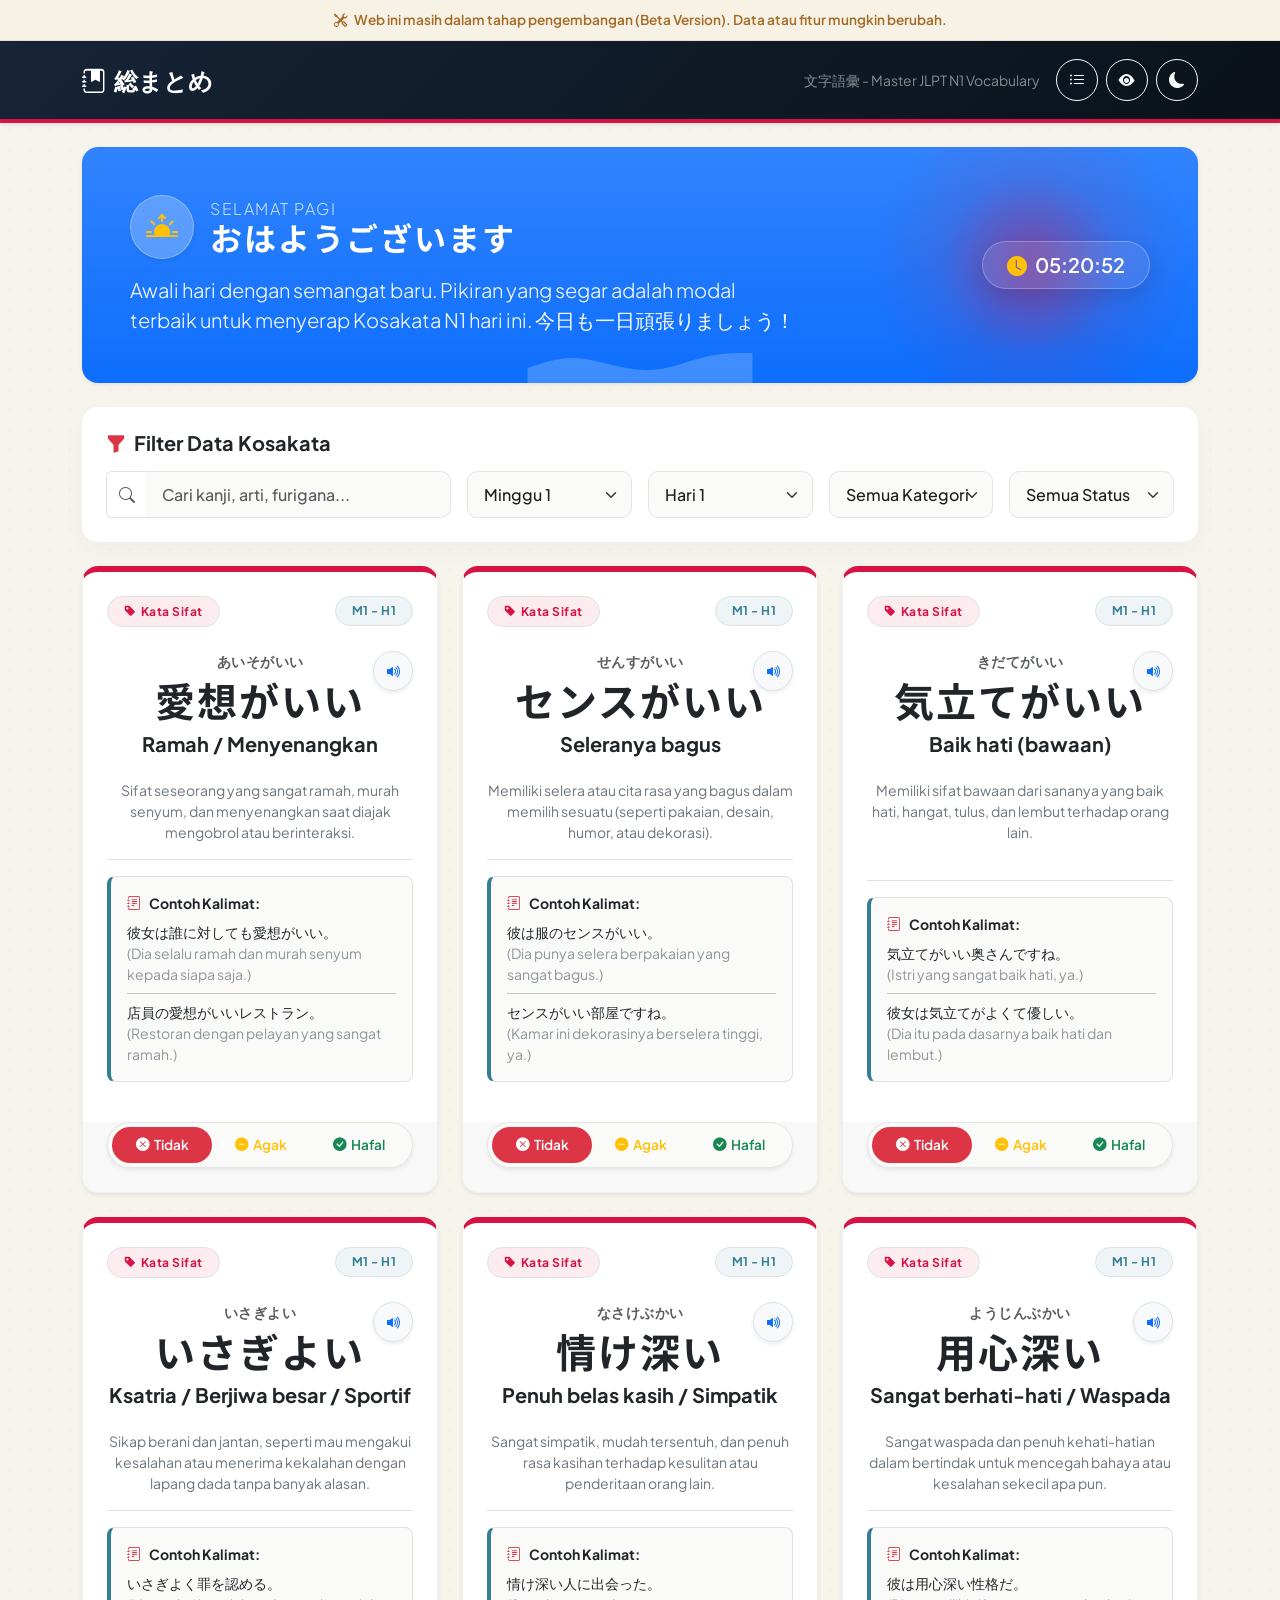
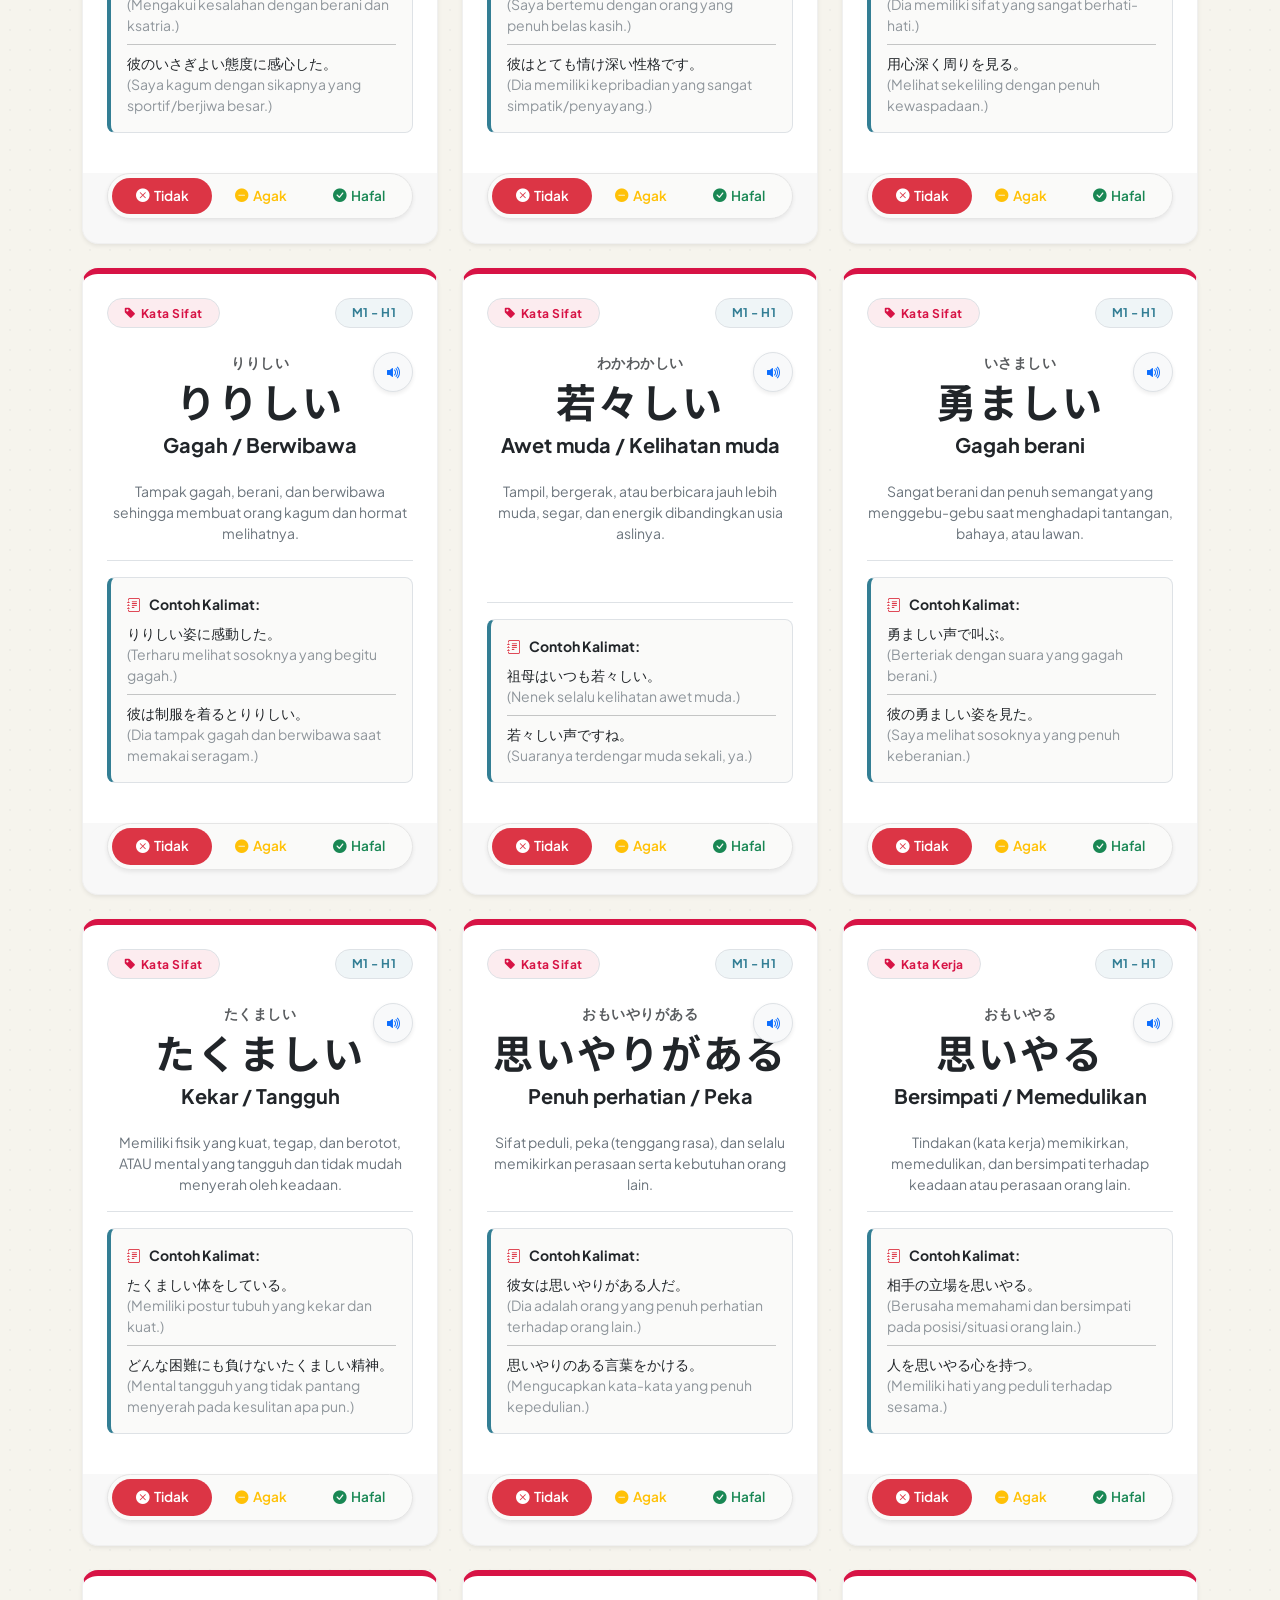
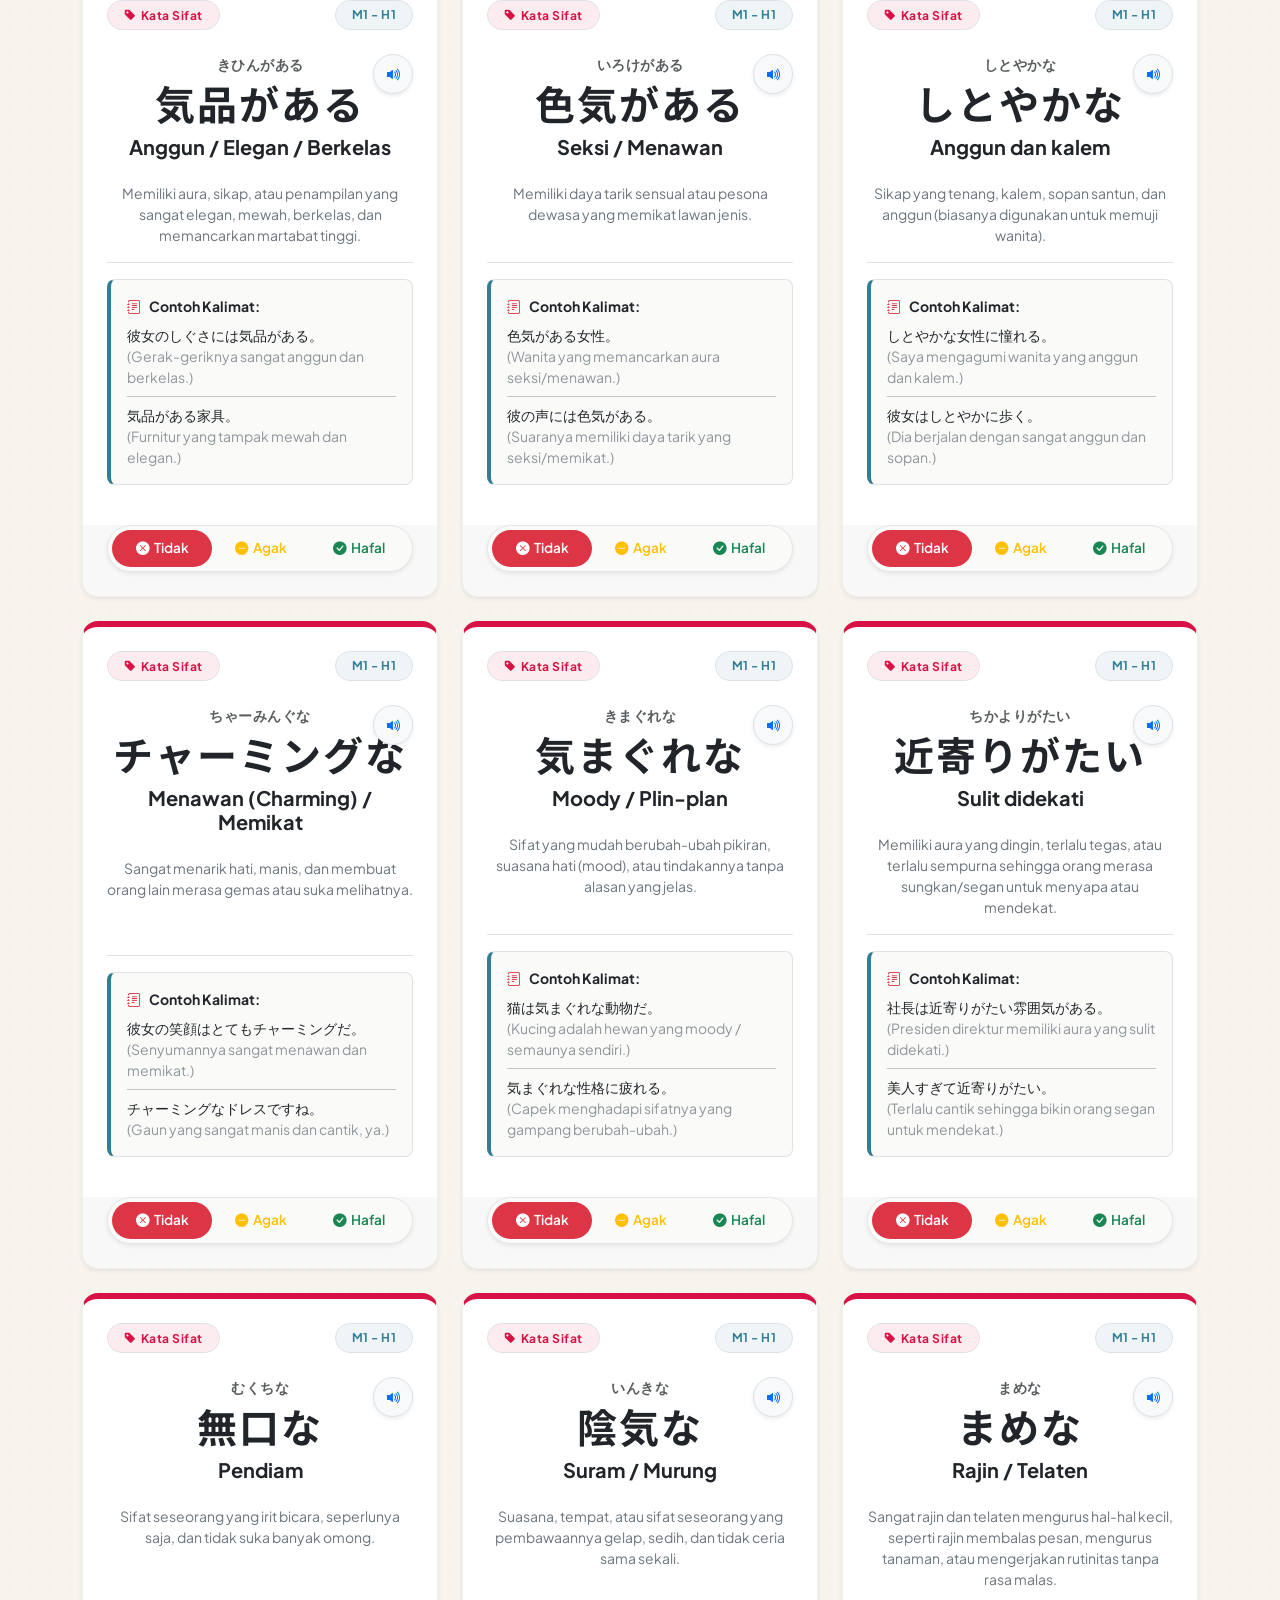
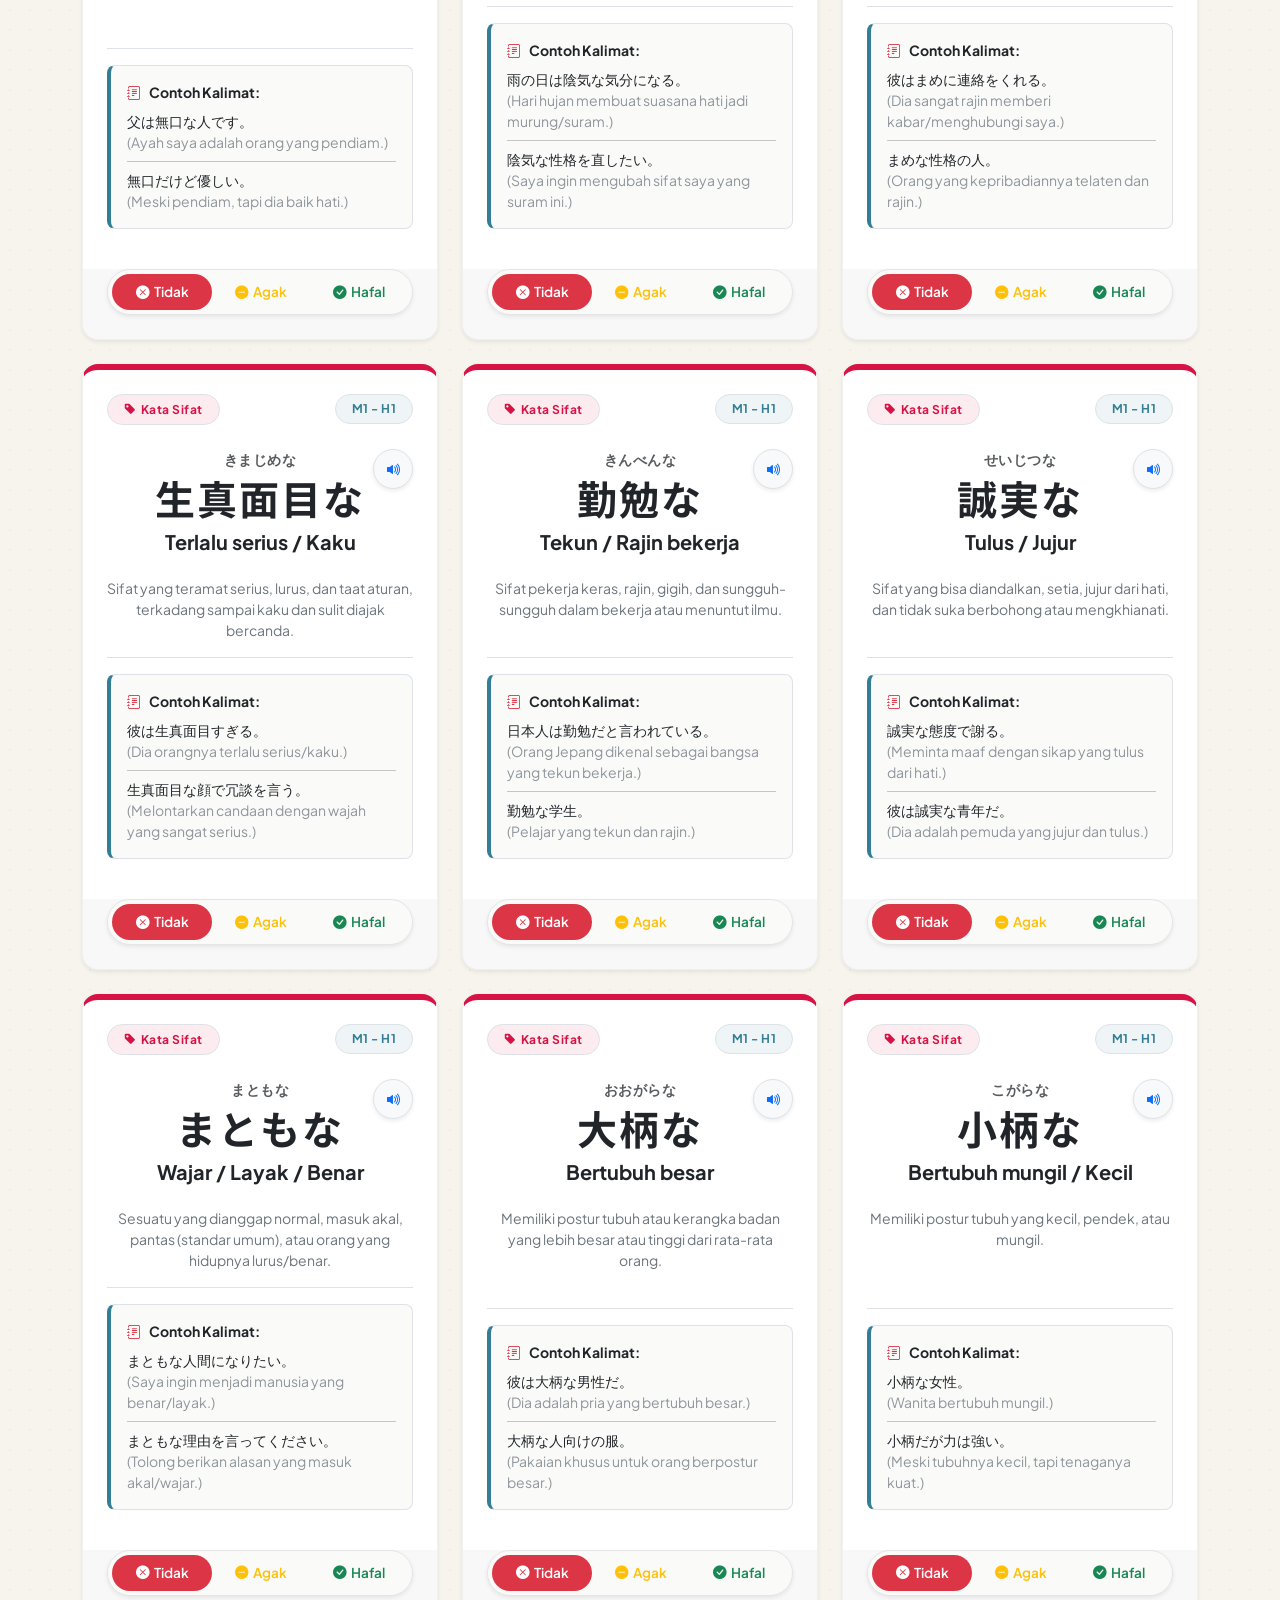
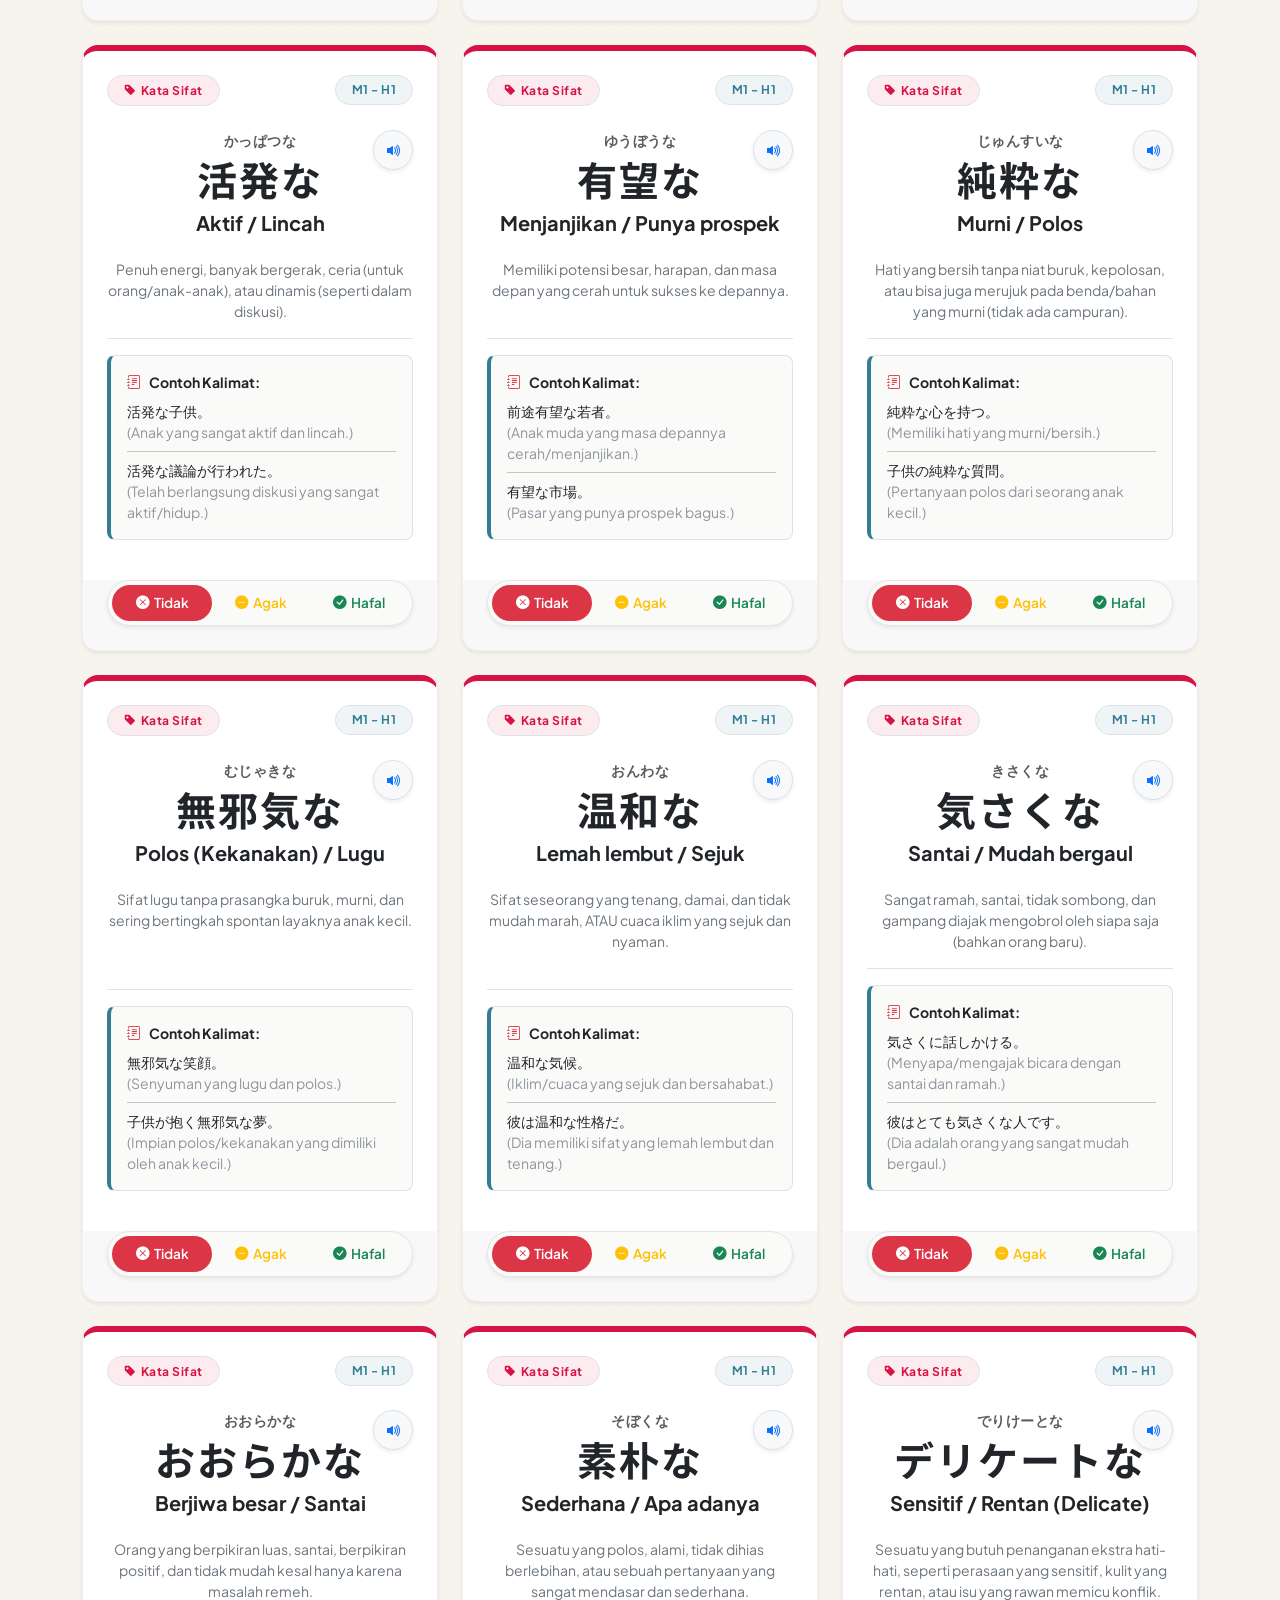
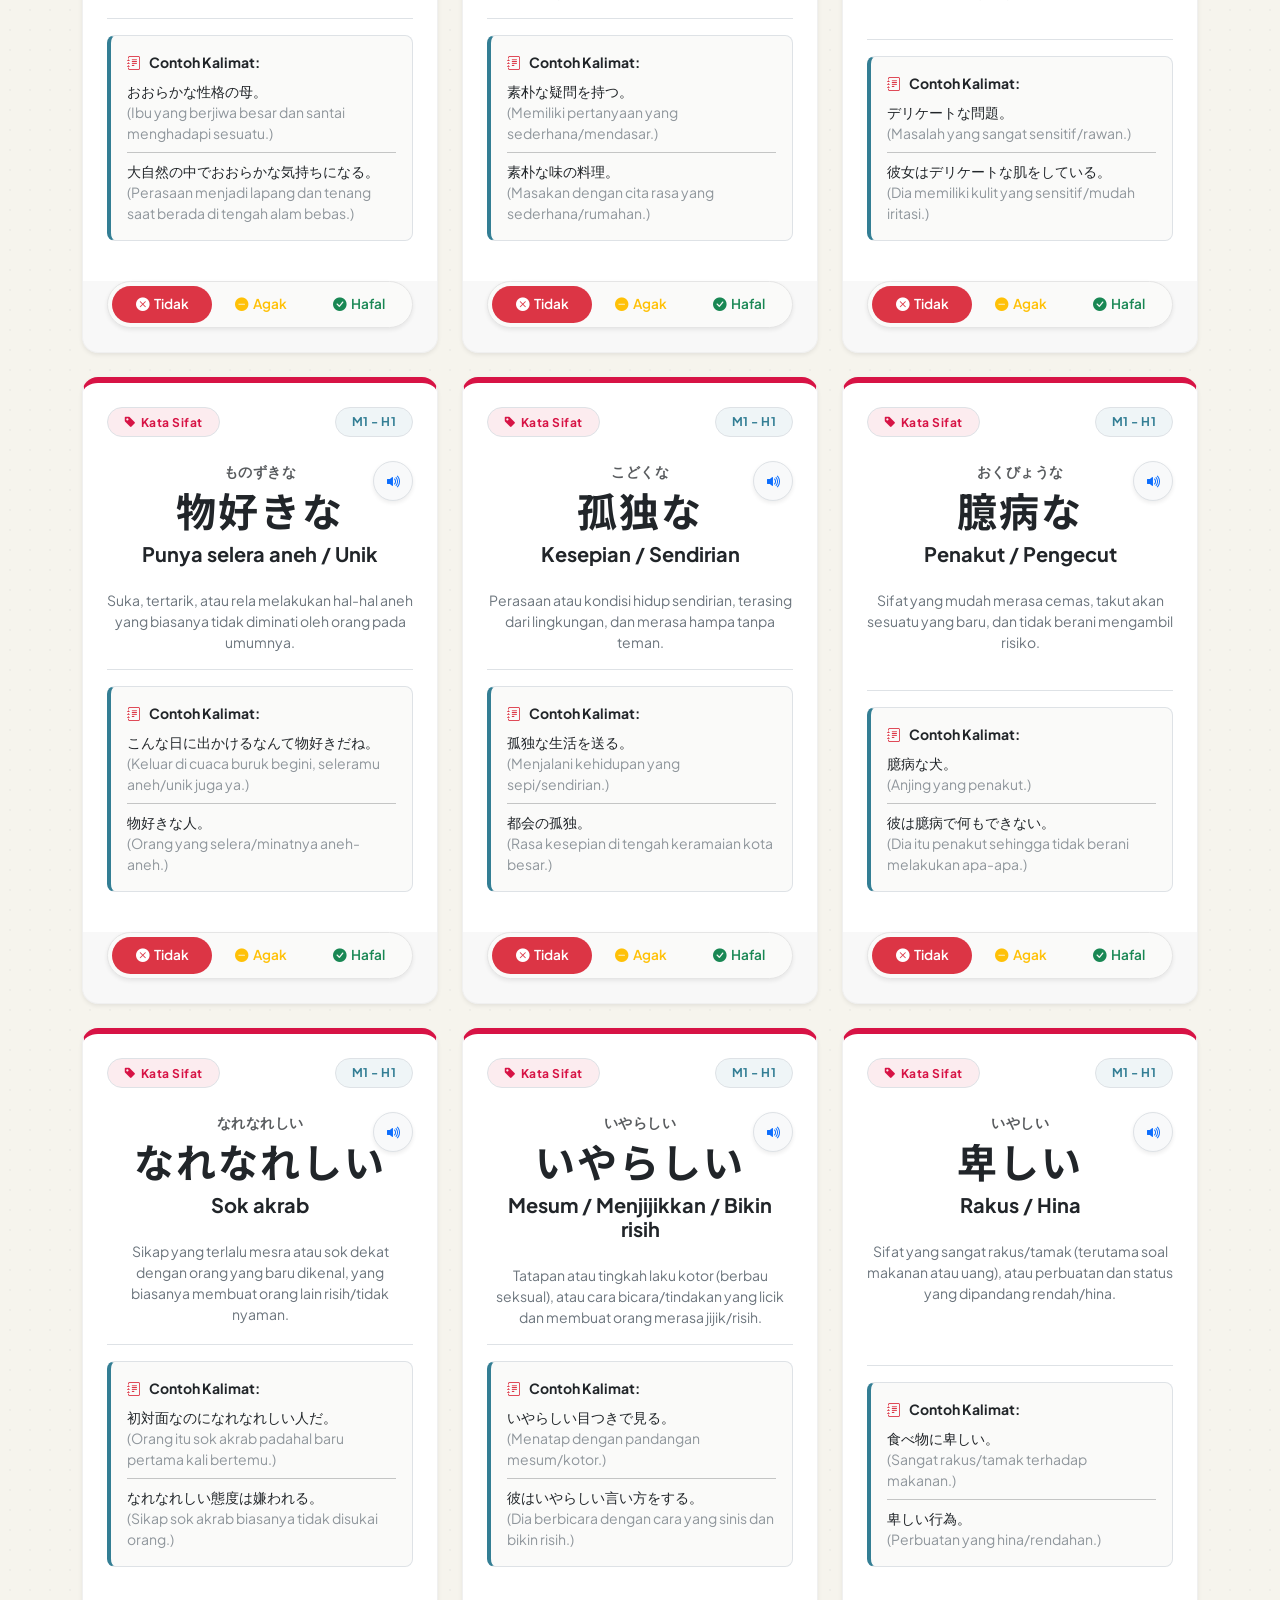
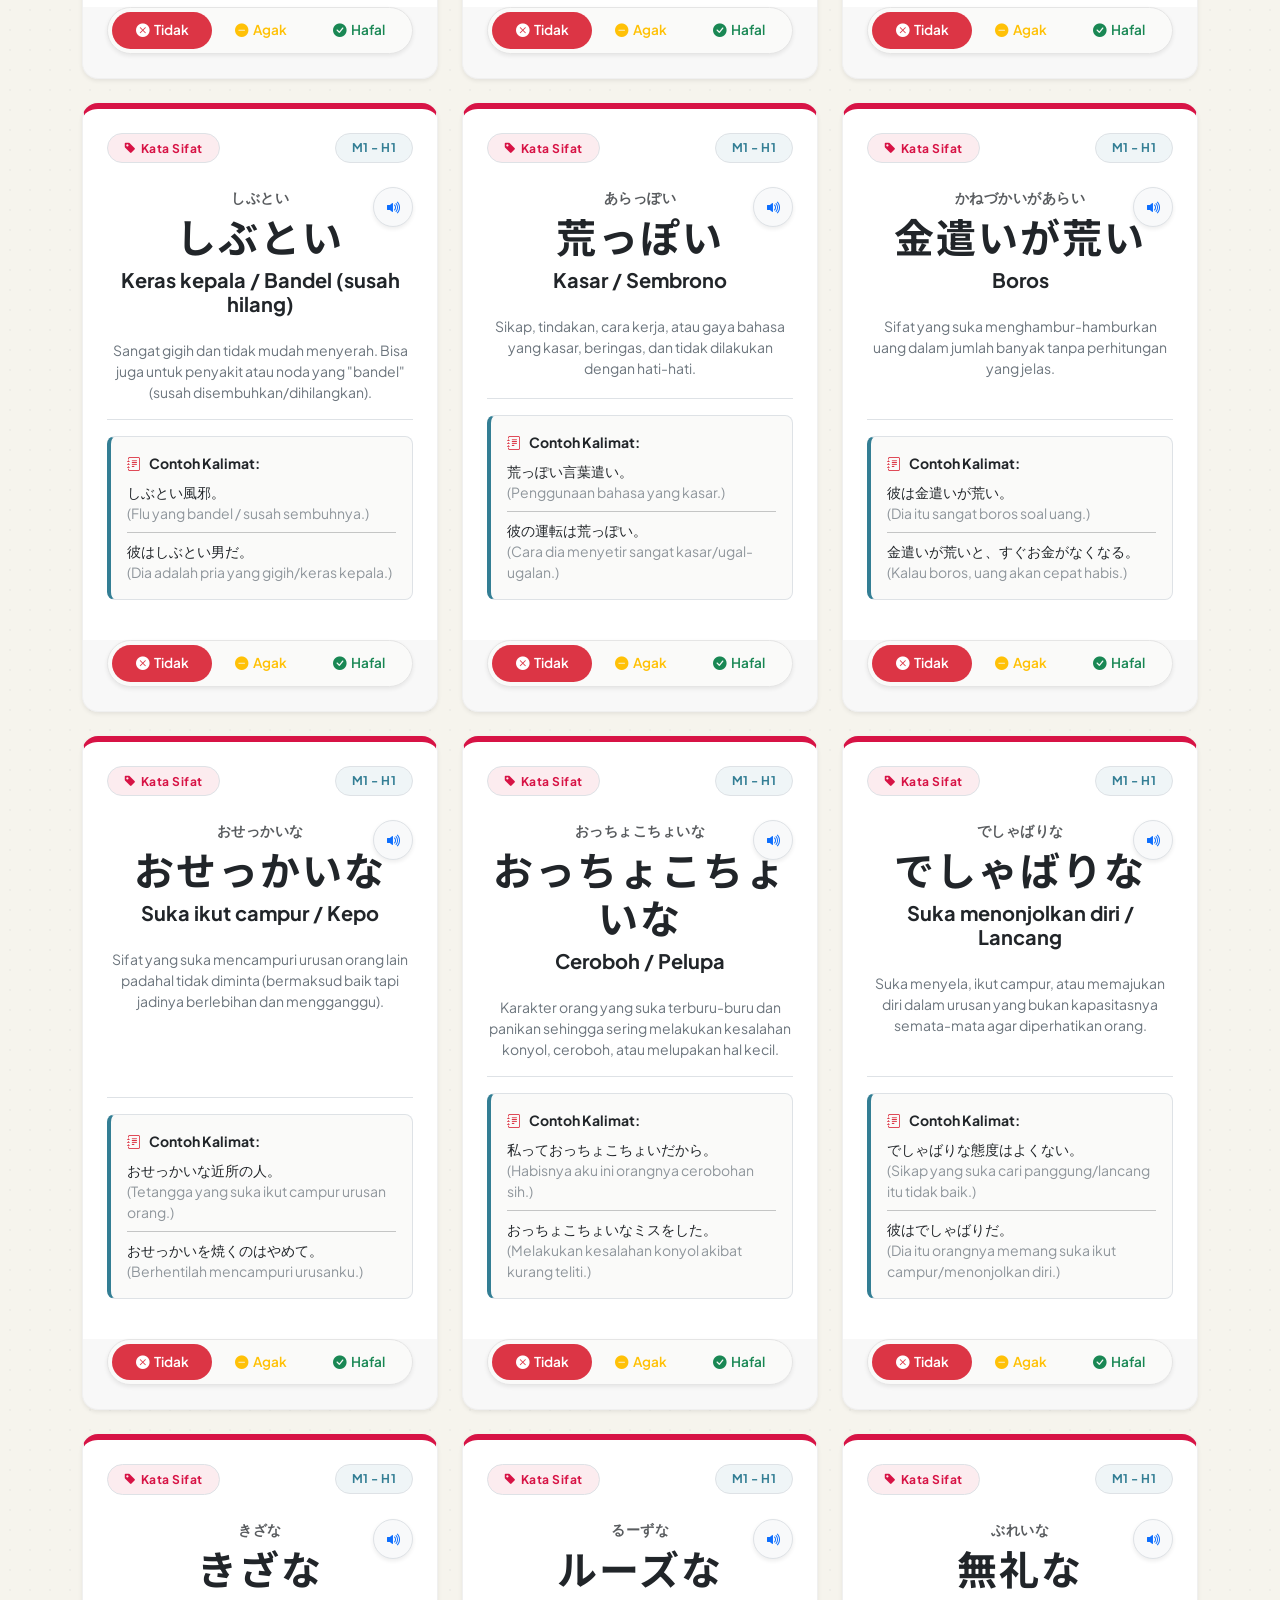
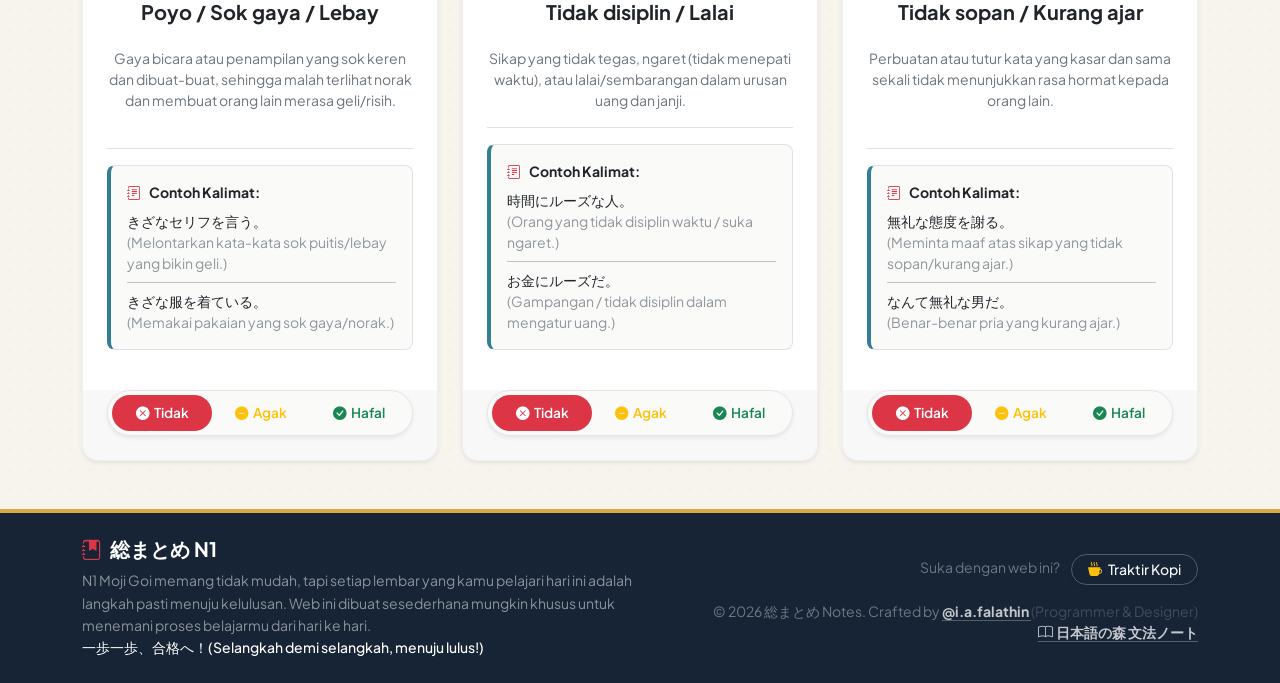
==== commit a5fbebe5: "feat: add details for new theme" ====
--- a/index.html
+++ b/index.html
@@ -477,7 +477,7 @@
     <script src="minggu8/hari6.js"></script>
     <script src="minggu8/hari7.js"></script>
     <script>
-      // ==========================================================================
+// ==========================================================================
       // --- INJECT CSS SECARA DINAMIS (SUPER COMPACT, RESPONSIF & DARK MODE) ---
       // ==========================================================================
       if (!document.getElementById('table-hover-style')) {
@@ -500,6 +500,7 @@
         .vocab-table-row { 
             transition: background-color 0.2s ease; 
         }
+        /* Highlight background baris tetap instan saat di-hover */
         .vocab-table-row:hover { 
             background-color: rgba(0, 0, 0, 0.03) !important; 
         }
@@ -518,30 +519,38 @@
             /* Saat kursor keluar: animasi cepat 0.3s, tanpa delay (0s) */
             transition: max-width 0.3s ease 0s; 
         }
-        .vocab-table-row:hover .hover-expand {
+        
+        /* MENGGUNAKAN CLASS .hover-active DARI JAVASCRIPT */
+        .vocab-table-row.hover-active .hover-expand {
             max-width: 100%;
             white-space: normal;
             overflow: visible;
-            /* Saat di-hover: animasi 0.7s, delay 1s */
-            transition: max-width 0.7s ease 1s; 
-        }
-
-        /* Logika Container Contoh Kalimat saat Hover (Desktop) */
+            /* Karena JS sudah memberi delay 1s, delay CSS dihapus (diubah 0s) agar animasi langsung jalan */
+            transition: max-width 0.7s ease 0s; 
+        }
+
+        /* Container Contoh Kalimat saat Hover (Desktop) */
         .hover-details {
             max-height: 0;
             opacity: 0;
             overflow: hidden;
             background-color: #f8f9fa;
             color: #212529;
-            /* Saat kursor keluar: tutup cepat 0.3s, tanpa delay (0s) */
-            transition: max-height 0.3s ease 0s, opacity 0.3s ease 0s, margin-top 0.3s ease 0s;
-        }
-        .vocab-table-row:hover .hover-details {
+
+            /* Saat kursor keluar: 1 detik */
+            transition: max-height 1s ease, opacity 1s ease, margin-top 1s ease;
+        }
+
+        /* MENGGUNAKAN CLASS .hover-active DARI JAVASCRIPT */
+        .vocab-table-row.hover-active .hover-details {
             max-height: 400px;
             opacity: 1;
             margin-top: 0.5rem;
-            /* Saat di-hover: animasi 0.7s, delay 1s sebelum mulai */
-            transition: max-height 0.7s cubic-bezier(0.4, 0, 0.2, 1) 1s, opacity 0.7s ease 1s, margin-top 0.7s ease 1s;
+
+            /* Saat aktif: 1 detik */
+            transition: max-height 1s cubic-bezier(0.4, 0, 0.2, 1),
+                        opacity 1s ease,
+                        margin-top 1s ease;
         }
         [data-theme="dark"] .hover-details {
             background-color: #2b3035 !important;
@@ -672,8 +681,55 @@
                 transition: none !important;
             }
         }
-    `
+        `
         document.head.appendChild(style)
+
+        // ==========================================================================
+        // --- LOGIKA JAVASCRIPT UNTUK DELAY HOVER 1 DETIK (HANYA DESKTOP) ---
+        // ==========================================================================
+        let hoverDelayTimer = null;
+        let activeHoverRow = null;
+
+        // Mendeteksi kursor masuk ke dalam area baris (menggunakan event delegation)
+        document.addEventListener('mouseover', function(e) {
+            // Abaikan jika di mobile (agar perilaku mobile tetap default)
+            if (window.innerWidth <= 768) return;
+            
+            const row = e.target.closest('.vocab-table-row');
+            // Jika kursor masuk ke baris baru yang belum aktif
+            if (row && row !== activeHoverRow) {
+                activeHoverRow = row;
+                clearTimeout(hoverDelayTimer); // Reset timer jika ada
+                
+                // Mulai timer 1 detik
+                hoverDelayTimer = setTimeout(() => {
+                    if (activeHoverRow) {
+                        activeHoverRow.classList.add('hover-active'); // Memicu ekspansi
+                    }
+                }, 1000);
+            }
+        });
+
+        // Mendeteksi kursor keluar dari area baris
+        document.addEventListener('mouseout', function(e) {
+            // Abaikan jika di mobile
+            if (window.innerWidth <= 768) return;
+            
+            const row = e.target.closest('.vocab-table-row');
+            // Pastikan kursor benar-benar keluar dari baris sepenuhnya, bukan sekadar ke elemen anaknya
+            if (row && (!e.relatedTarget || !row.contains(e.relatedTarget))) {
+                // Hentikan eksekusi penambahan class jika kursor keluar sebelum 1 detik
+                clearTimeout(hoverDelayTimer);
+                
+                // Langsung hapus class agar konten menutup
+                row.classList.remove('hover-active');
+                
+                // Reset state baris aktif
+                if (activeHoverRow === row) {
+                    activeHoverRow = null;
+                }
+            }
+        });
       }
       // ==========================================================================
       // --- STATE GLOBAL UNTUK KONTROL TTS ---
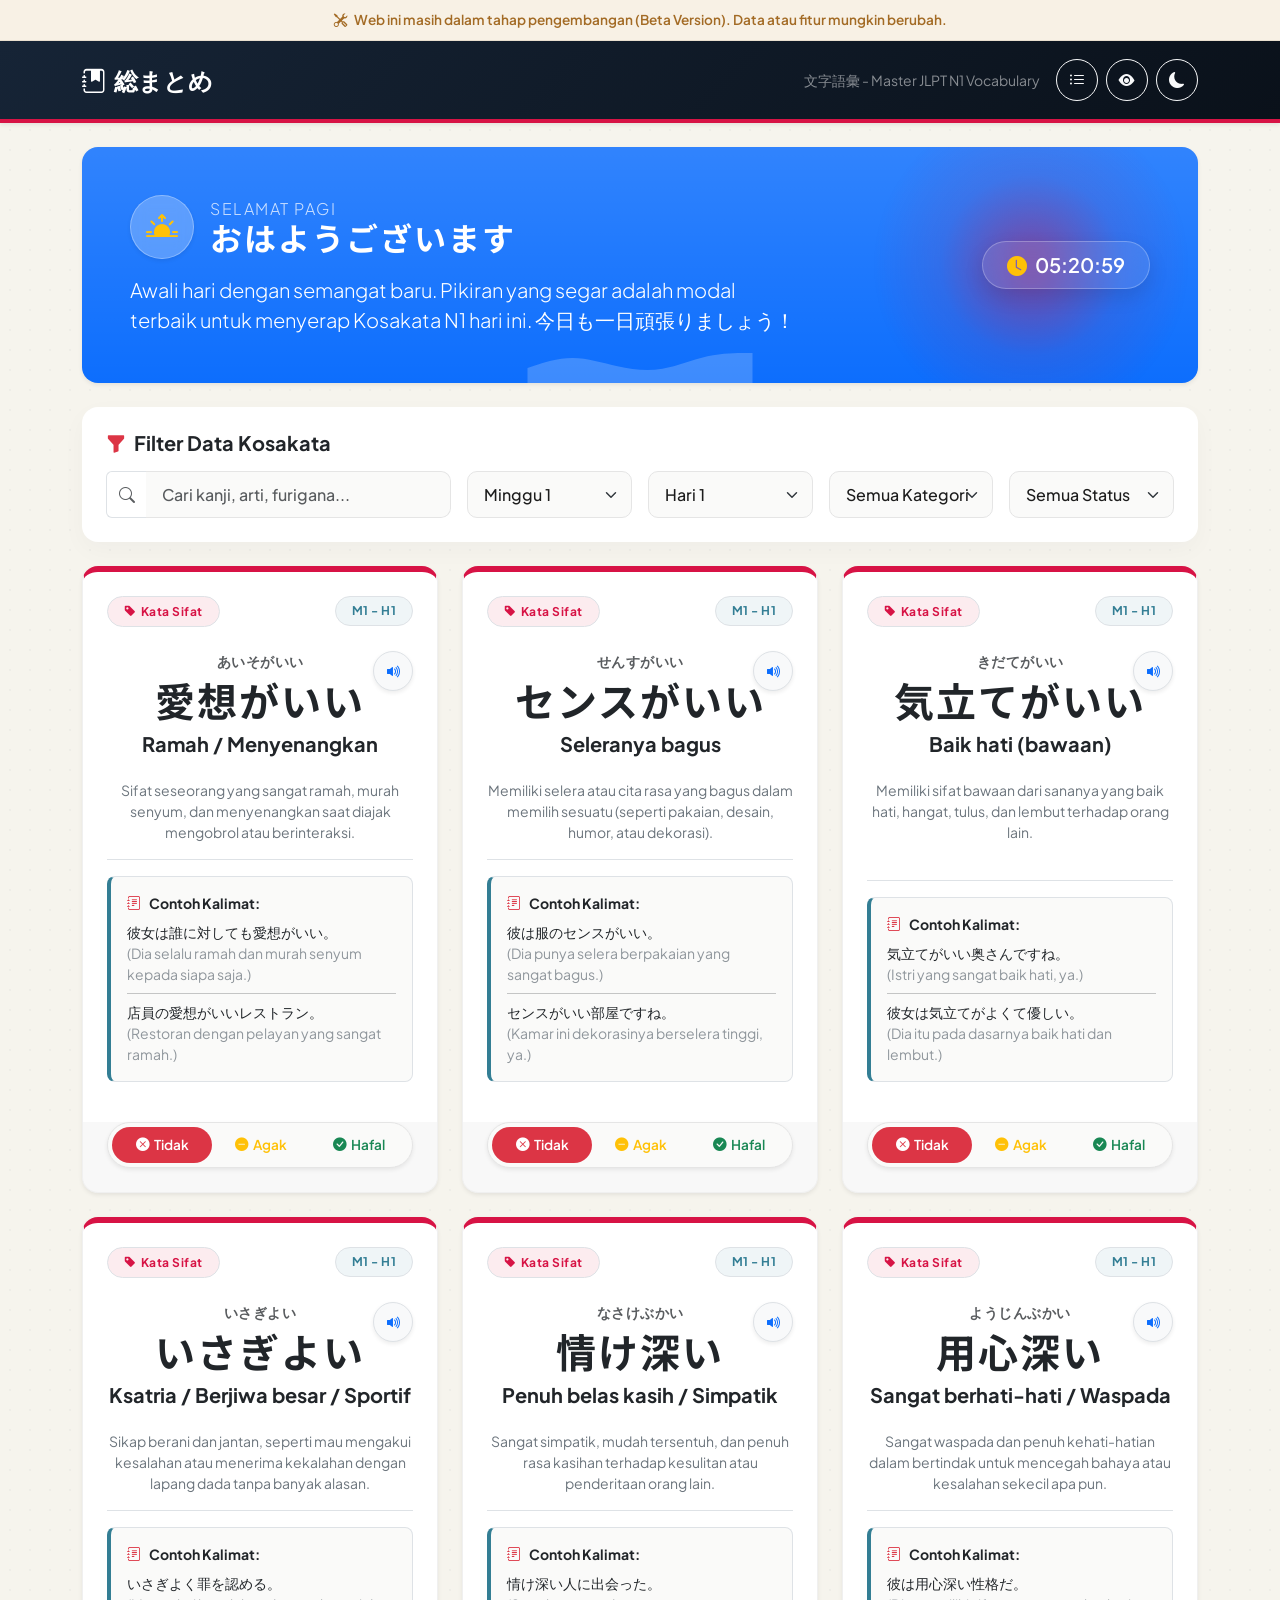
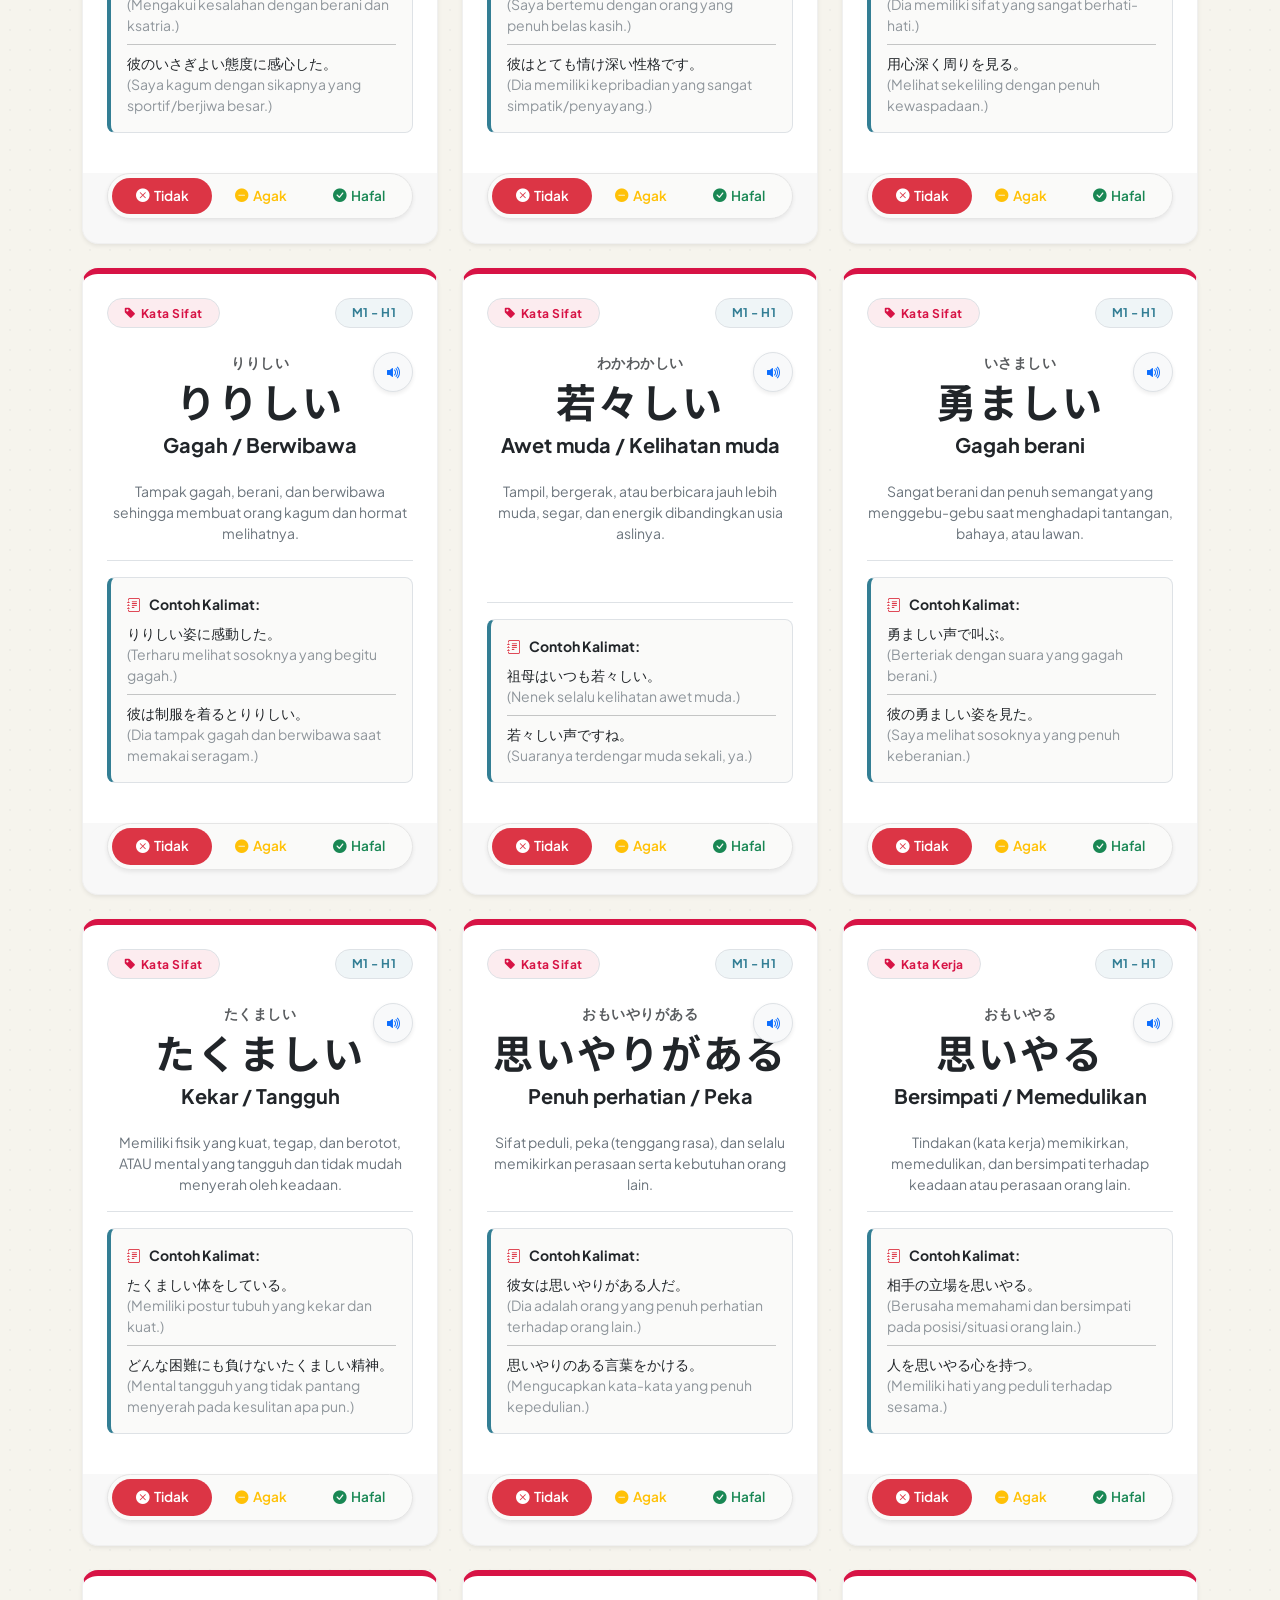
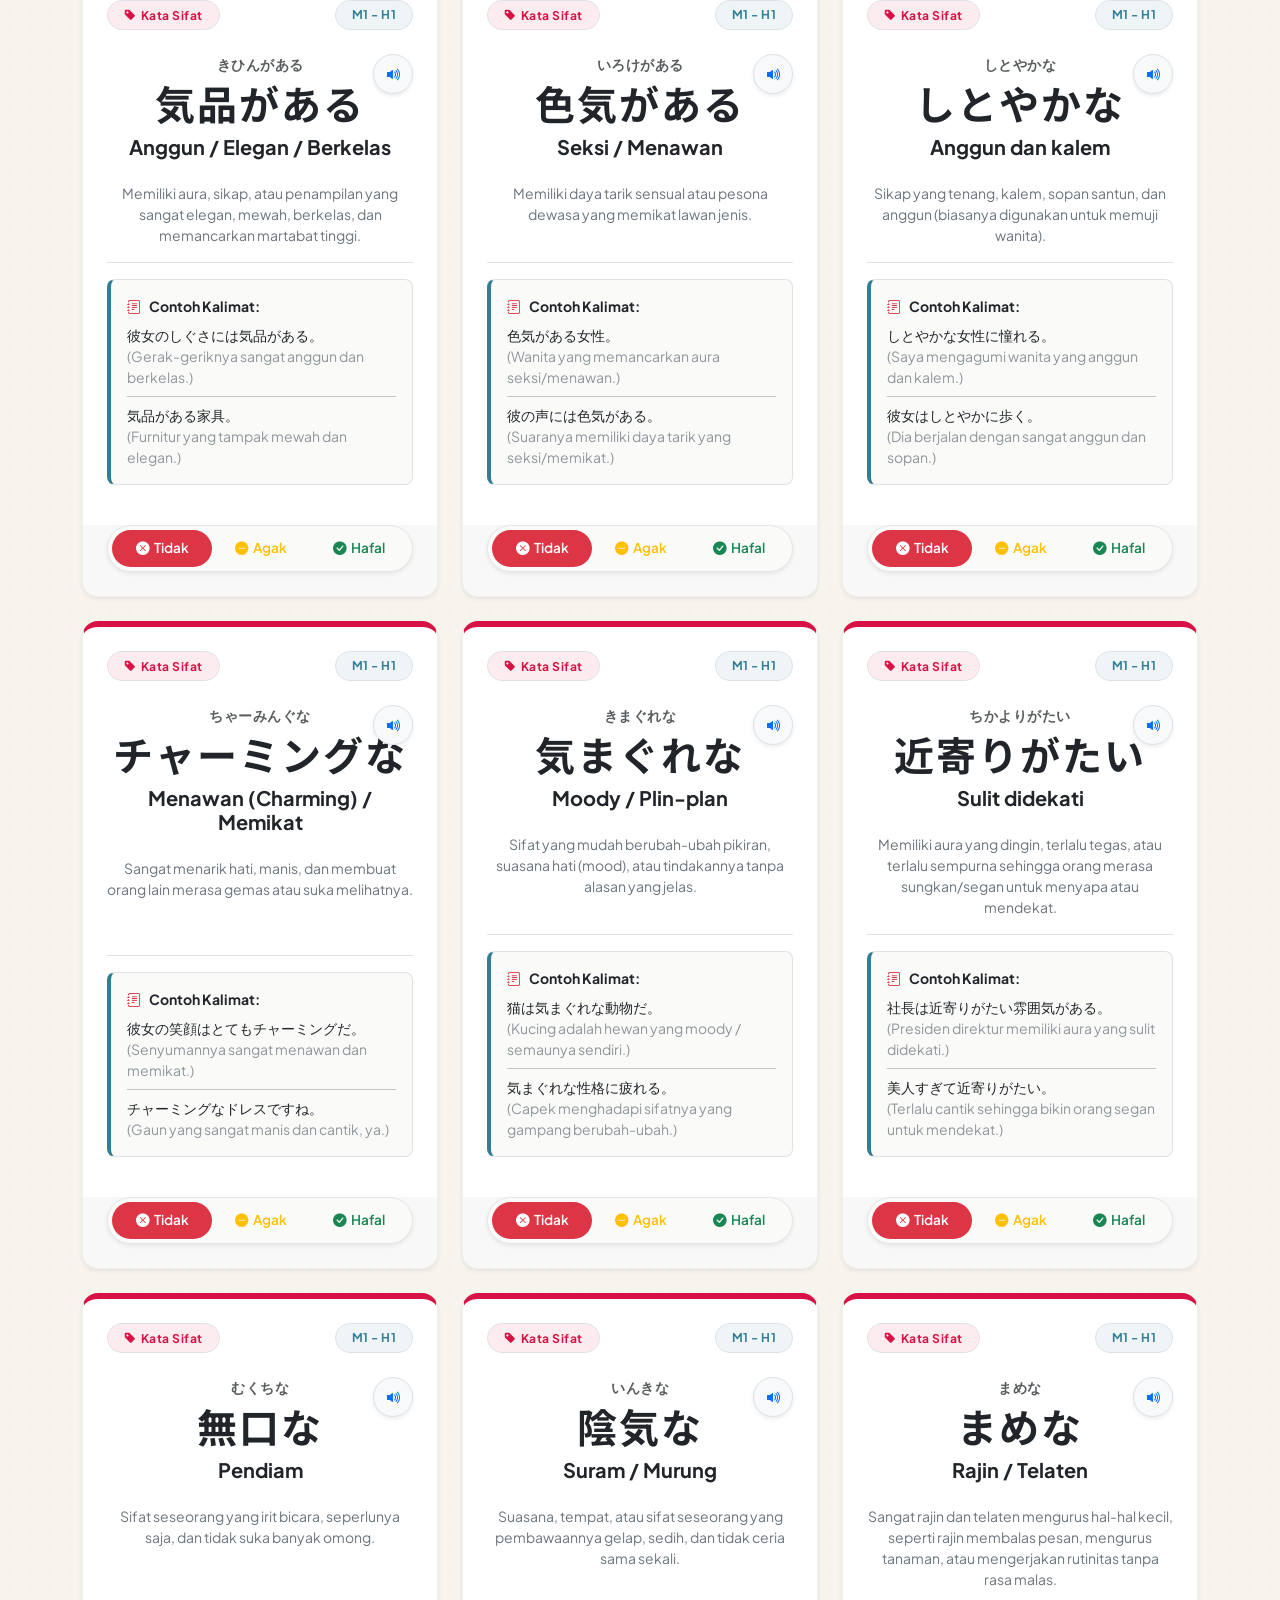
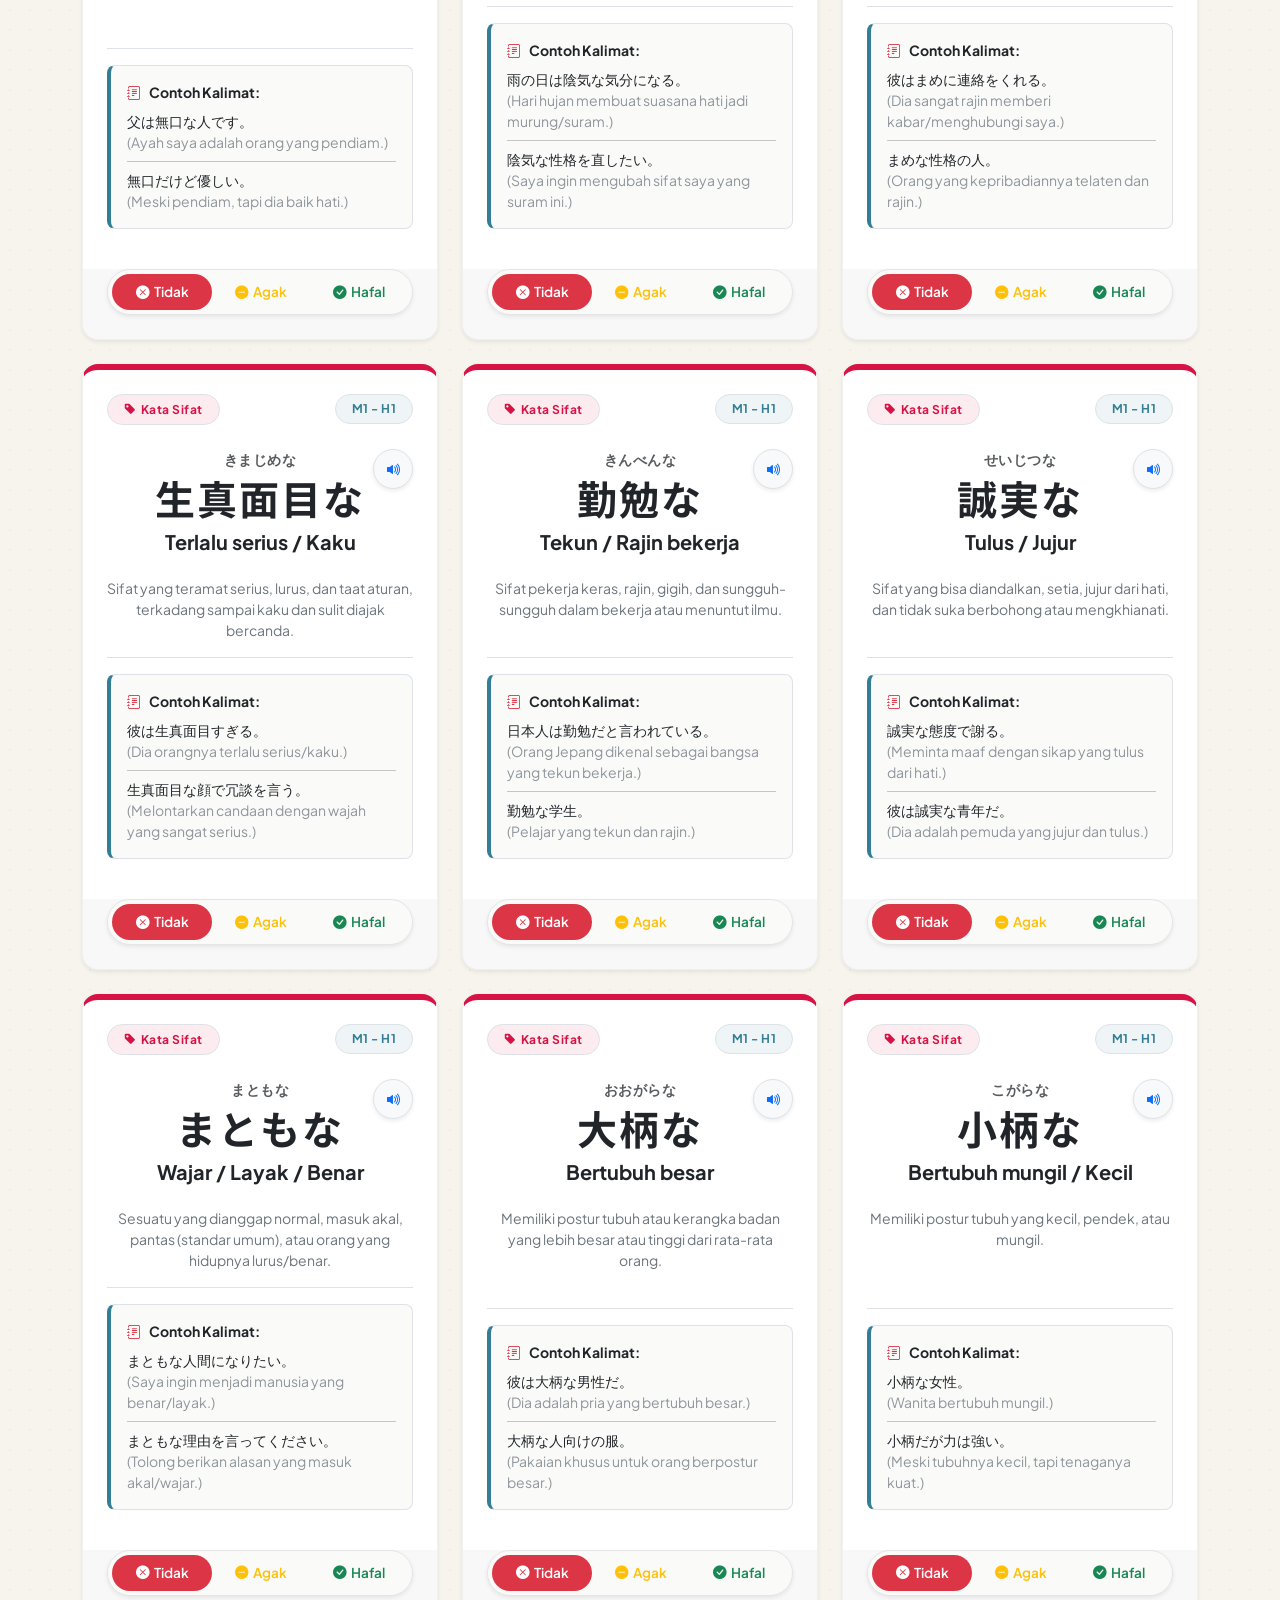
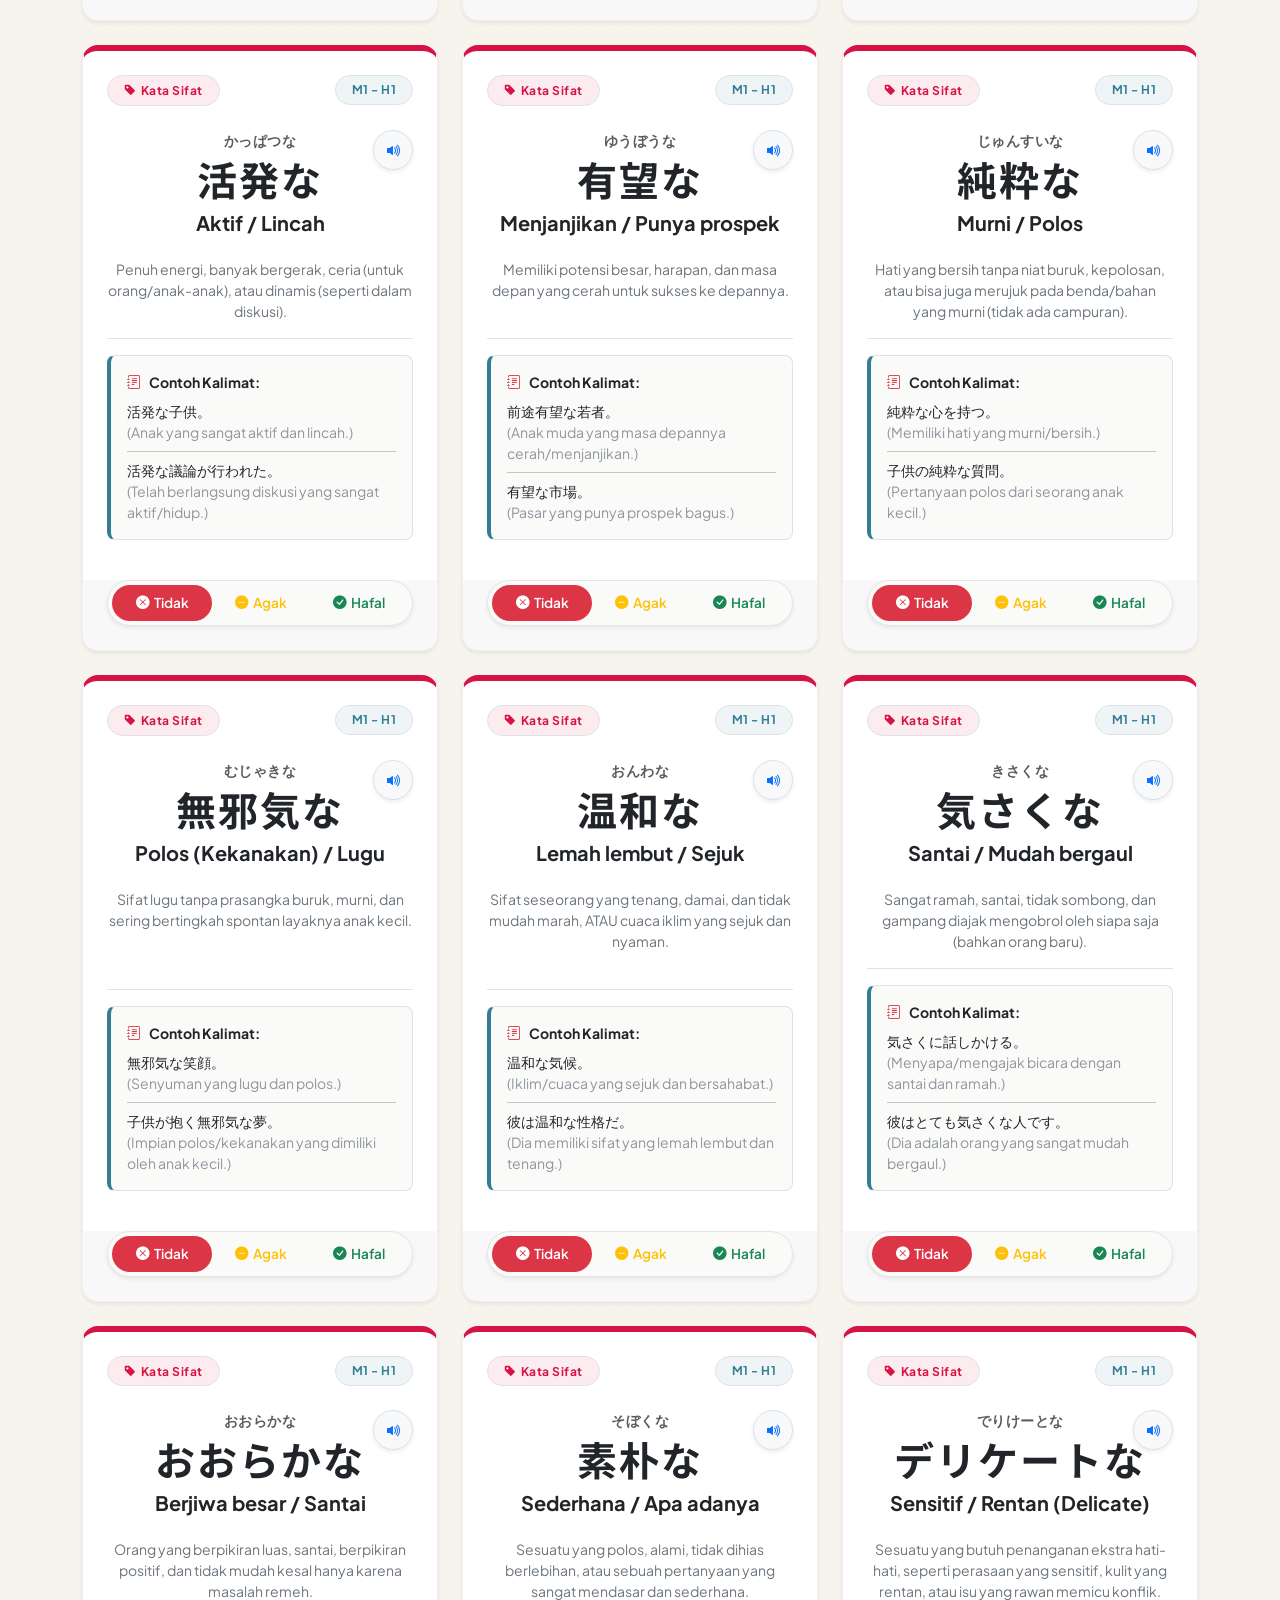
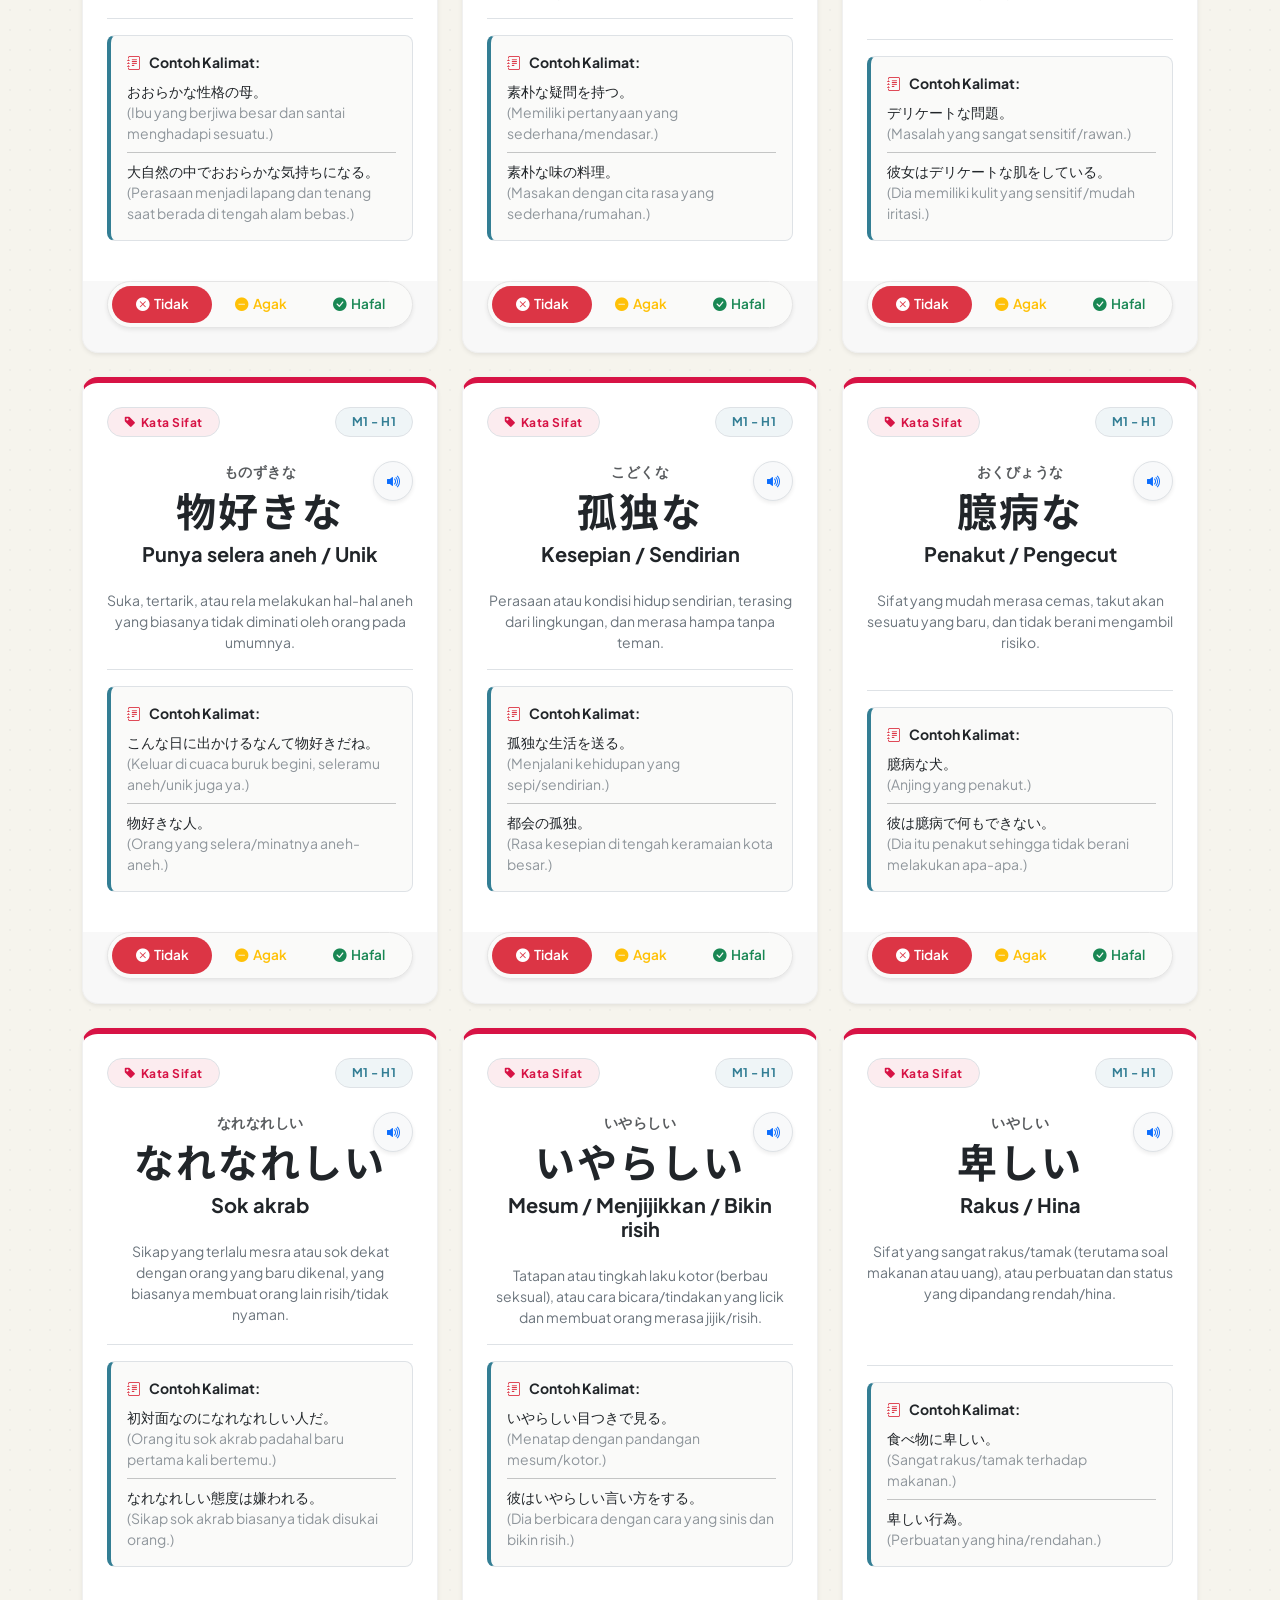
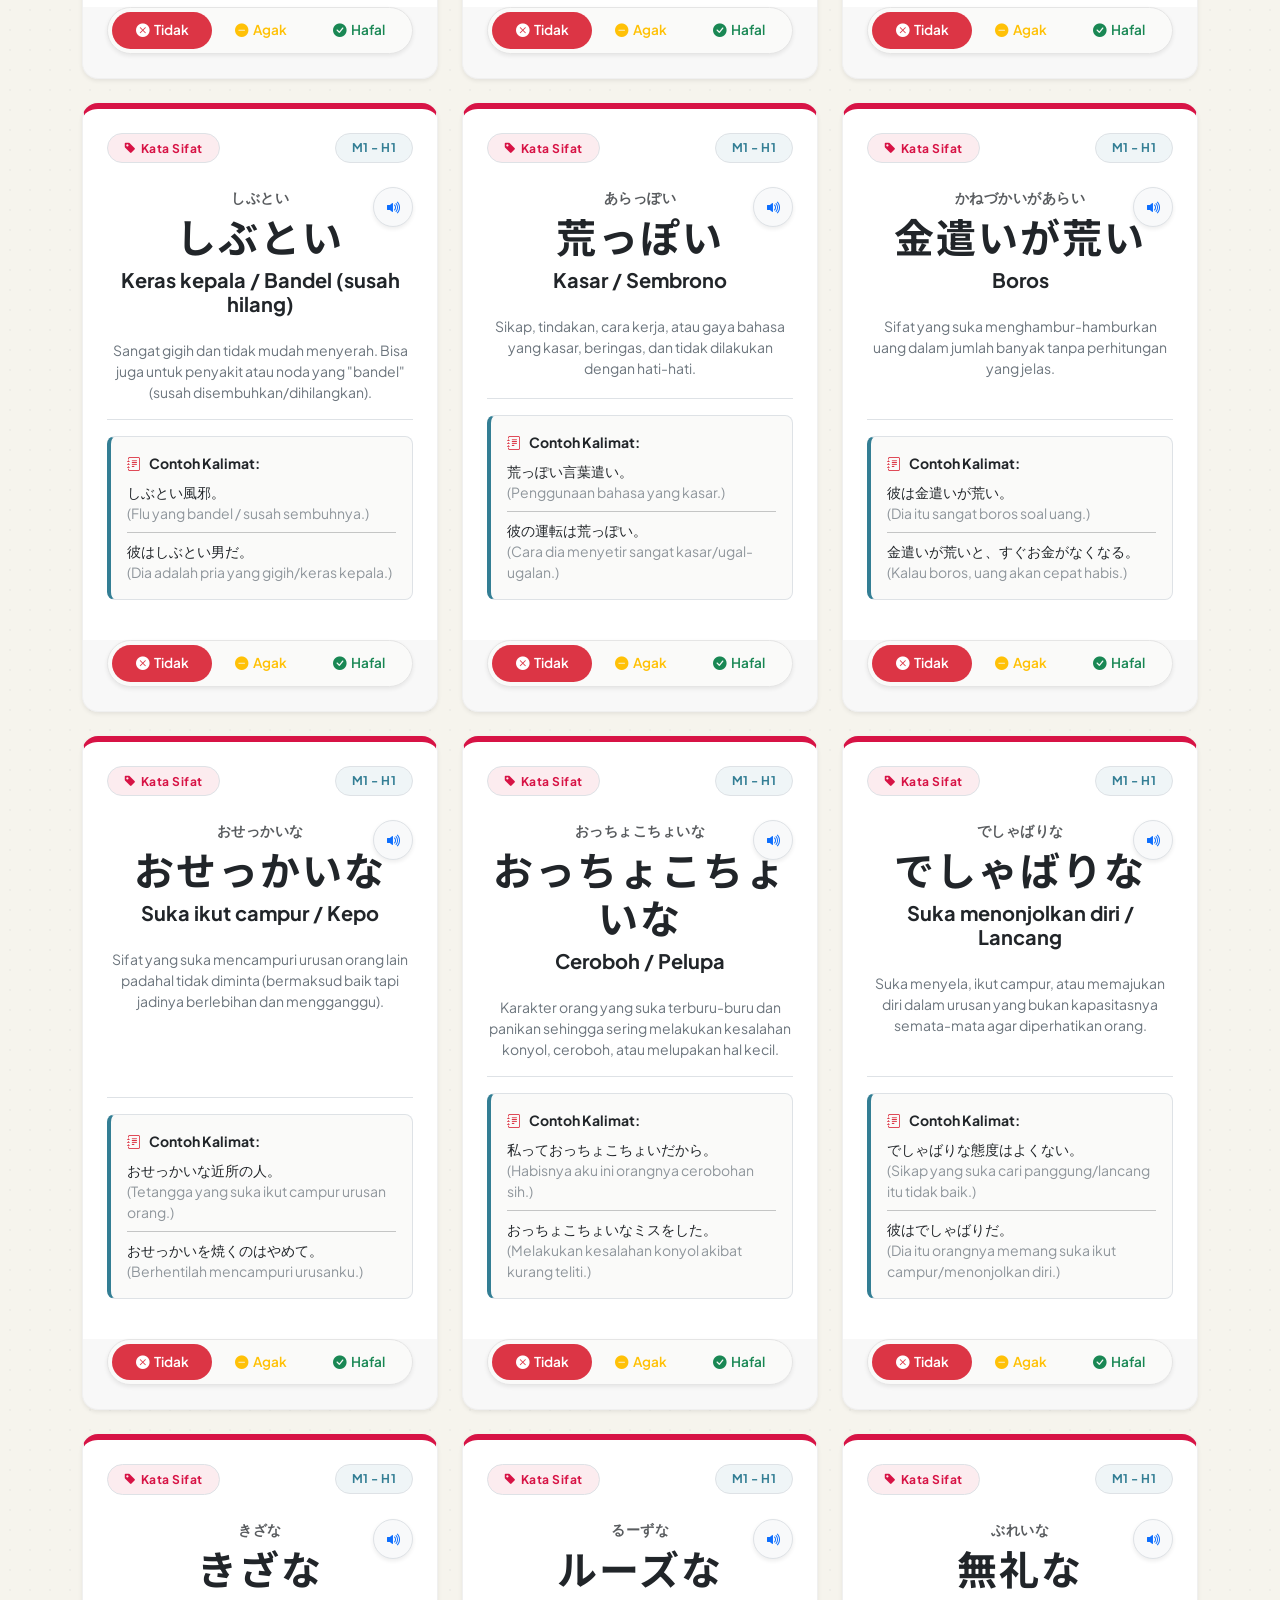
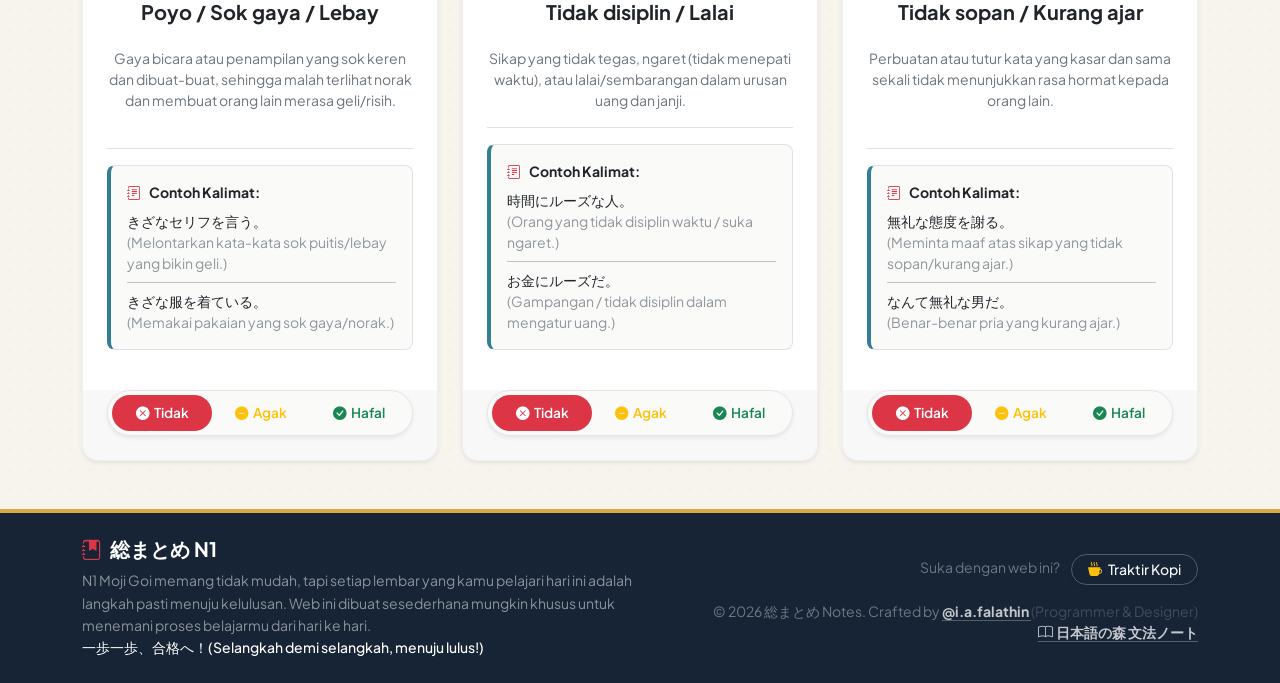
==== commit cabb9f96: "feat: add details for new theme" ====
--- a/index.html
+++ b/index.html
@@ -477,7 +477,7 @@
     <script src="minggu8/hari6.js"></script>
     <script src="minggu8/hari7.js"></script>
     <script>
-// ==========================================================================
+      // ==========================================================================
       // --- INJECT CSS SECARA DINAMIS (SUPER COMPACT, RESPONSIF & DARK MODE) ---
       // ==========================================================================
       if (!document.getElementById('table-hover-style')) {
@@ -687,50 +687,51 @@
         // ==========================================================================
         // --- LOGIKA JAVASCRIPT UNTUK DELAY HOVER 1 DETIK (HANYA DESKTOP) ---
         // ==========================================================================
-        let hoverDelayTimer = null;
-        let activeHoverRow = null;
+        let hoverDelayTimer = null
+        let activeHoverRow = null
 
         // Mendeteksi kursor masuk ke dalam area baris (menggunakan event delegation)
-        document.addEventListener('mouseover', function(e) {
-            // Abaikan jika di mobile (agar perilaku mobile tetap default)
-            if (window.innerWidth <= 768) return;
-            
-            const row = e.target.closest('.vocab-table-row');
-            // Jika kursor masuk ke baris baru yang belum aktif
-            if (row && row !== activeHoverRow) {
-                activeHoverRow = row;
-                clearTimeout(hoverDelayTimer); // Reset timer jika ada
-                
-                // Mulai timer 1 detik
-                hoverDelayTimer = setTimeout(() => {
-                    if (activeHoverRow) {
-                        activeHoverRow.classList.add('hover-active'); // Memicu ekspansi
-                    }
-                }, 1000);
-            }
-        });
+        document.addEventListener('mouseover', function (e) {
+          // Abaikan jika di mobile (agar perilaku mobile tetap default)
+          if (window.innerWidth <= 768) return
+
+          const row = e.target.closest('.vocab-table-row')
+          // Jika kursor masuk ke baris baru yang belum aktif
+          if (row && row !== activeHoverRow) {
+            activeHoverRow = row
+            clearTimeout(hoverDelayTimer) // Reset timer jika ada
+
+            // Mulai timer 1 detik
+            hoverDelayTimer = setTimeout(() => {
+              if (activeHoverRow) {
+                activeHoverRow.classList.add('hover-active') // Memicu ekspansi
+              }
+            }, 1000)
+          }
+        })
 
         // Mendeteksi kursor keluar dari area baris
-        document.addEventListener('mouseout', function(e) {
-            // Abaikan jika di mobile
-            if (window.innerWidth <= 768) return;
-            
-            const row = e.target.closest('.vocab-table-row');
-            // Pastikan kursor benar-benar keluar dari baris sepenuhnya, bukan sekadar ke elemen anaknya
-            if (row && (!e.relatedTarget || !row.contains(e.relatedTarget))) {
-                // Hentikan eksekusi penambahan class jika kursor keluar sebelum 1 detik
-                clearTimeout(hoverDelayTimer);
-                
-                // Langsung hapus class agar konten menutup
-                row.classList.remove('hover-active');
-                
-                // Reset state baris aktif
-                if (activeHoverRow === row) {
-                    activeHoverRow = null;
-                }
-            }
-        });
-      }
+        document.addEventListener('mouseout', function (e) {
+          // Abaikan jika di mobile
+          if (window.innerWidth <= 768) return
+
+          const row = e.target.closest('.vocab-table-row')
+          // Pastikan kursor benar-benar keluar dari baris sepenuhnya, bukan sekadar ke elemen anaknya
+          if (row && (!e.relatedTarget || !row.contains(e.relatedTarget))) {
+            // Hentikan eksekusi penambahan class jika kursor keluar sebelum 1 detik
+            clearTimeout(hoverDelayTimer)
+
+            // Langsung hapus class agar konten menutup
+            row.classList.remove('hover-active')
+
+            // Reset state baris aktif
+            if (activeHoverRow === row) {
+              activeHoverRow = null
+            }
+          }
+        })
+      }
+
       // ==========================================================================
       // --- STATE GLOBAL UNTUK KONTROL TTS ---
       // ==========================================================================
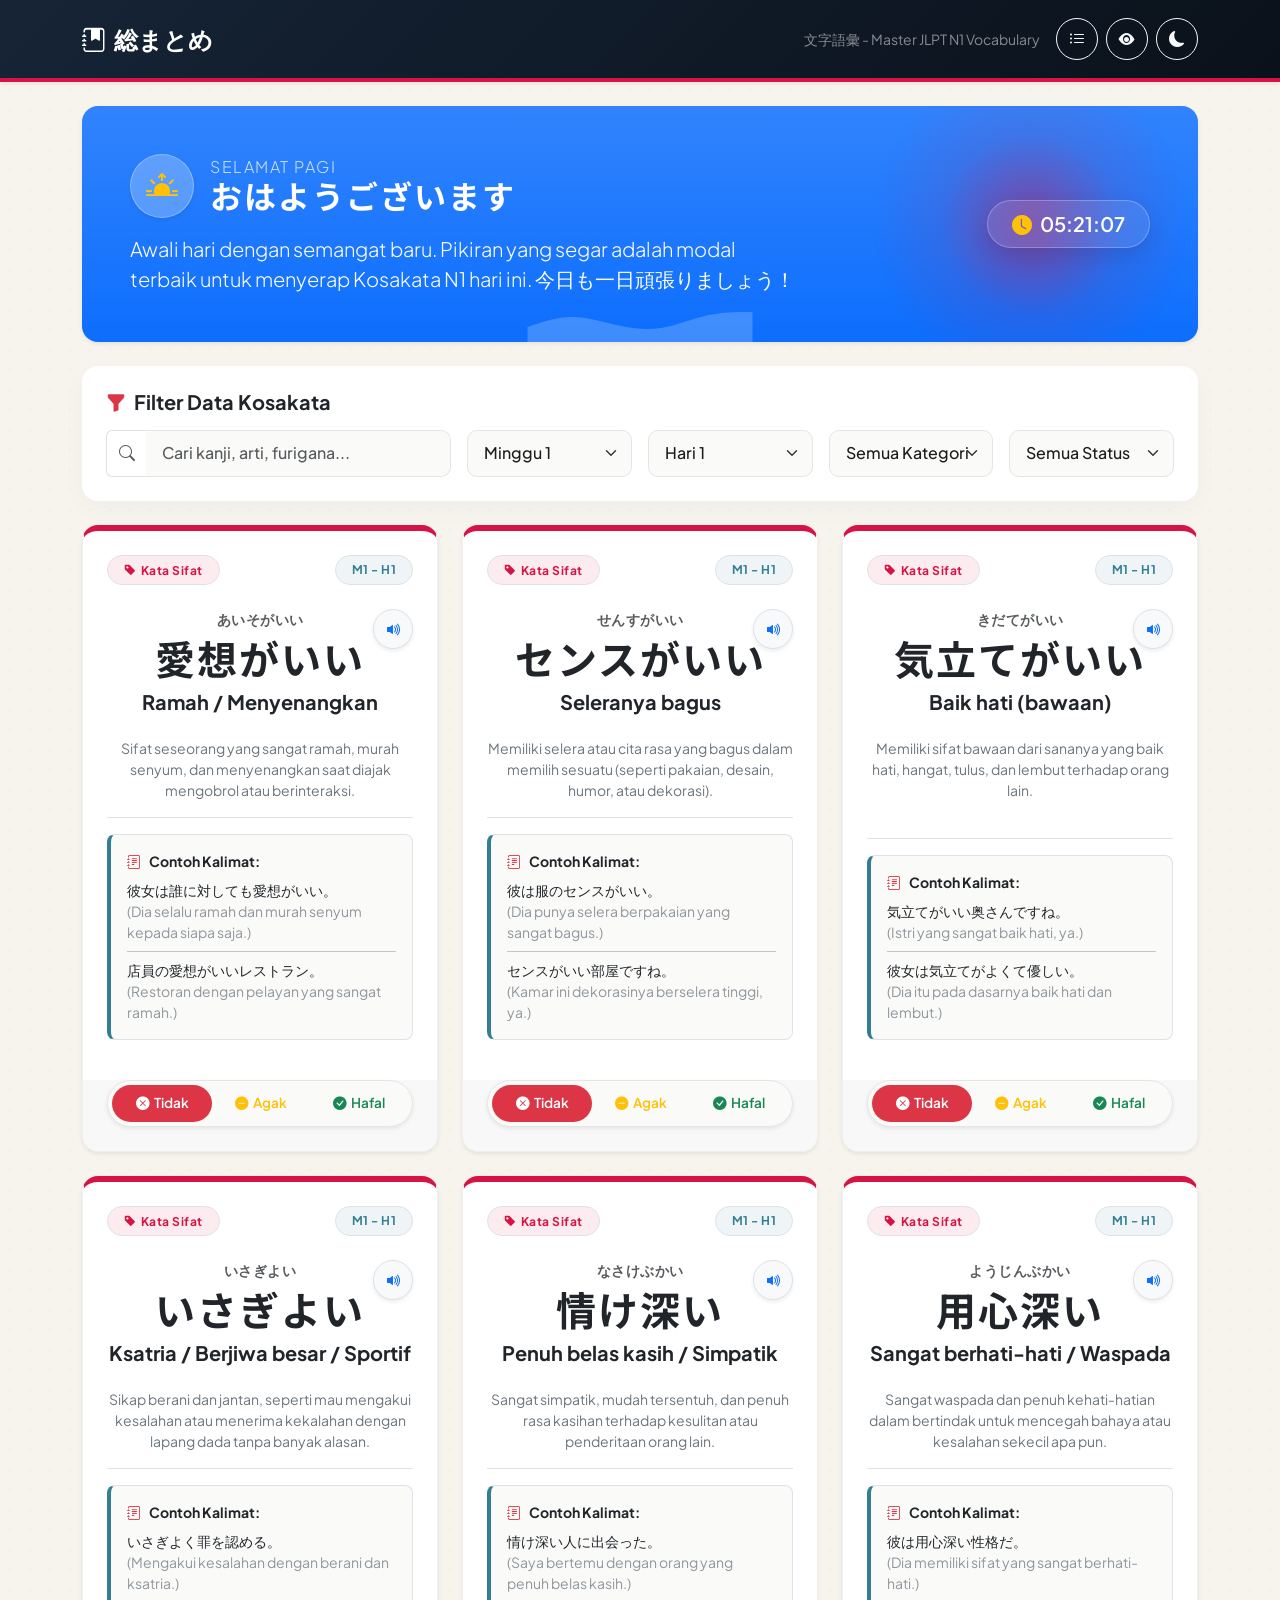
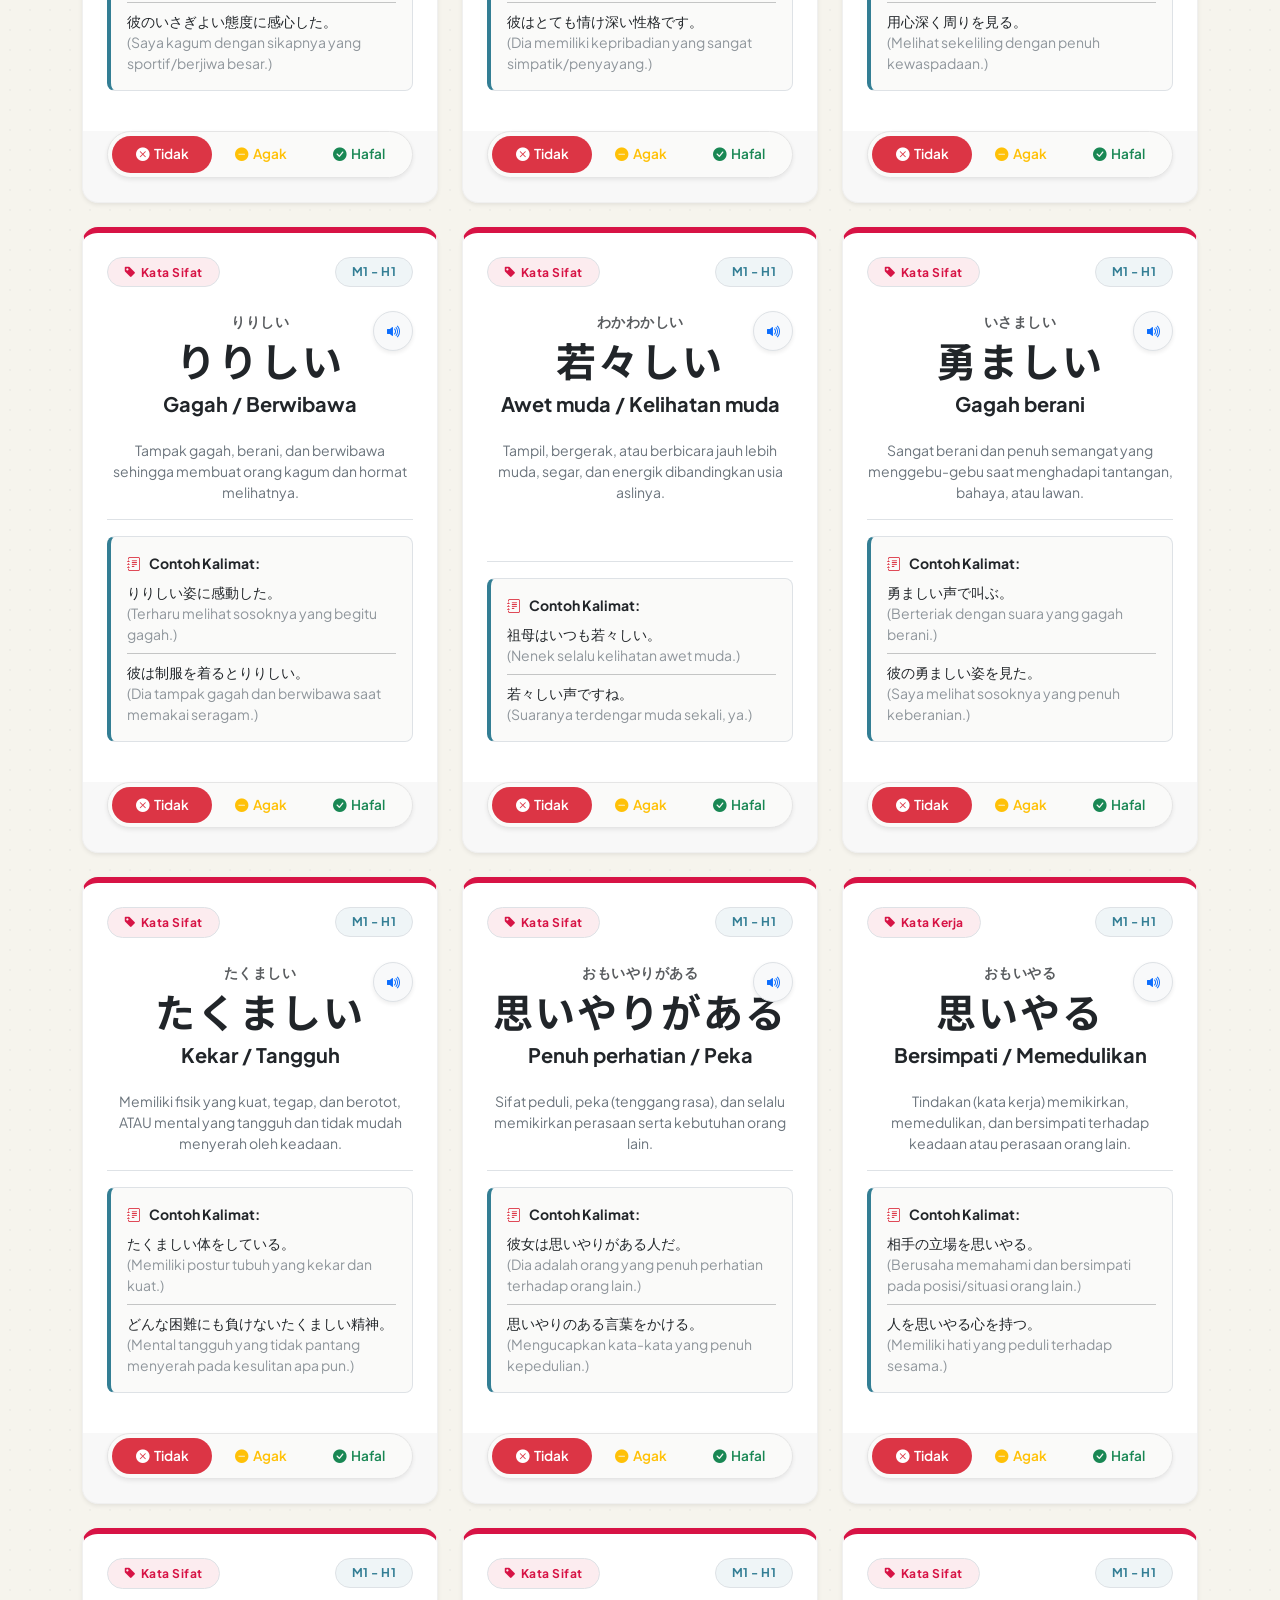
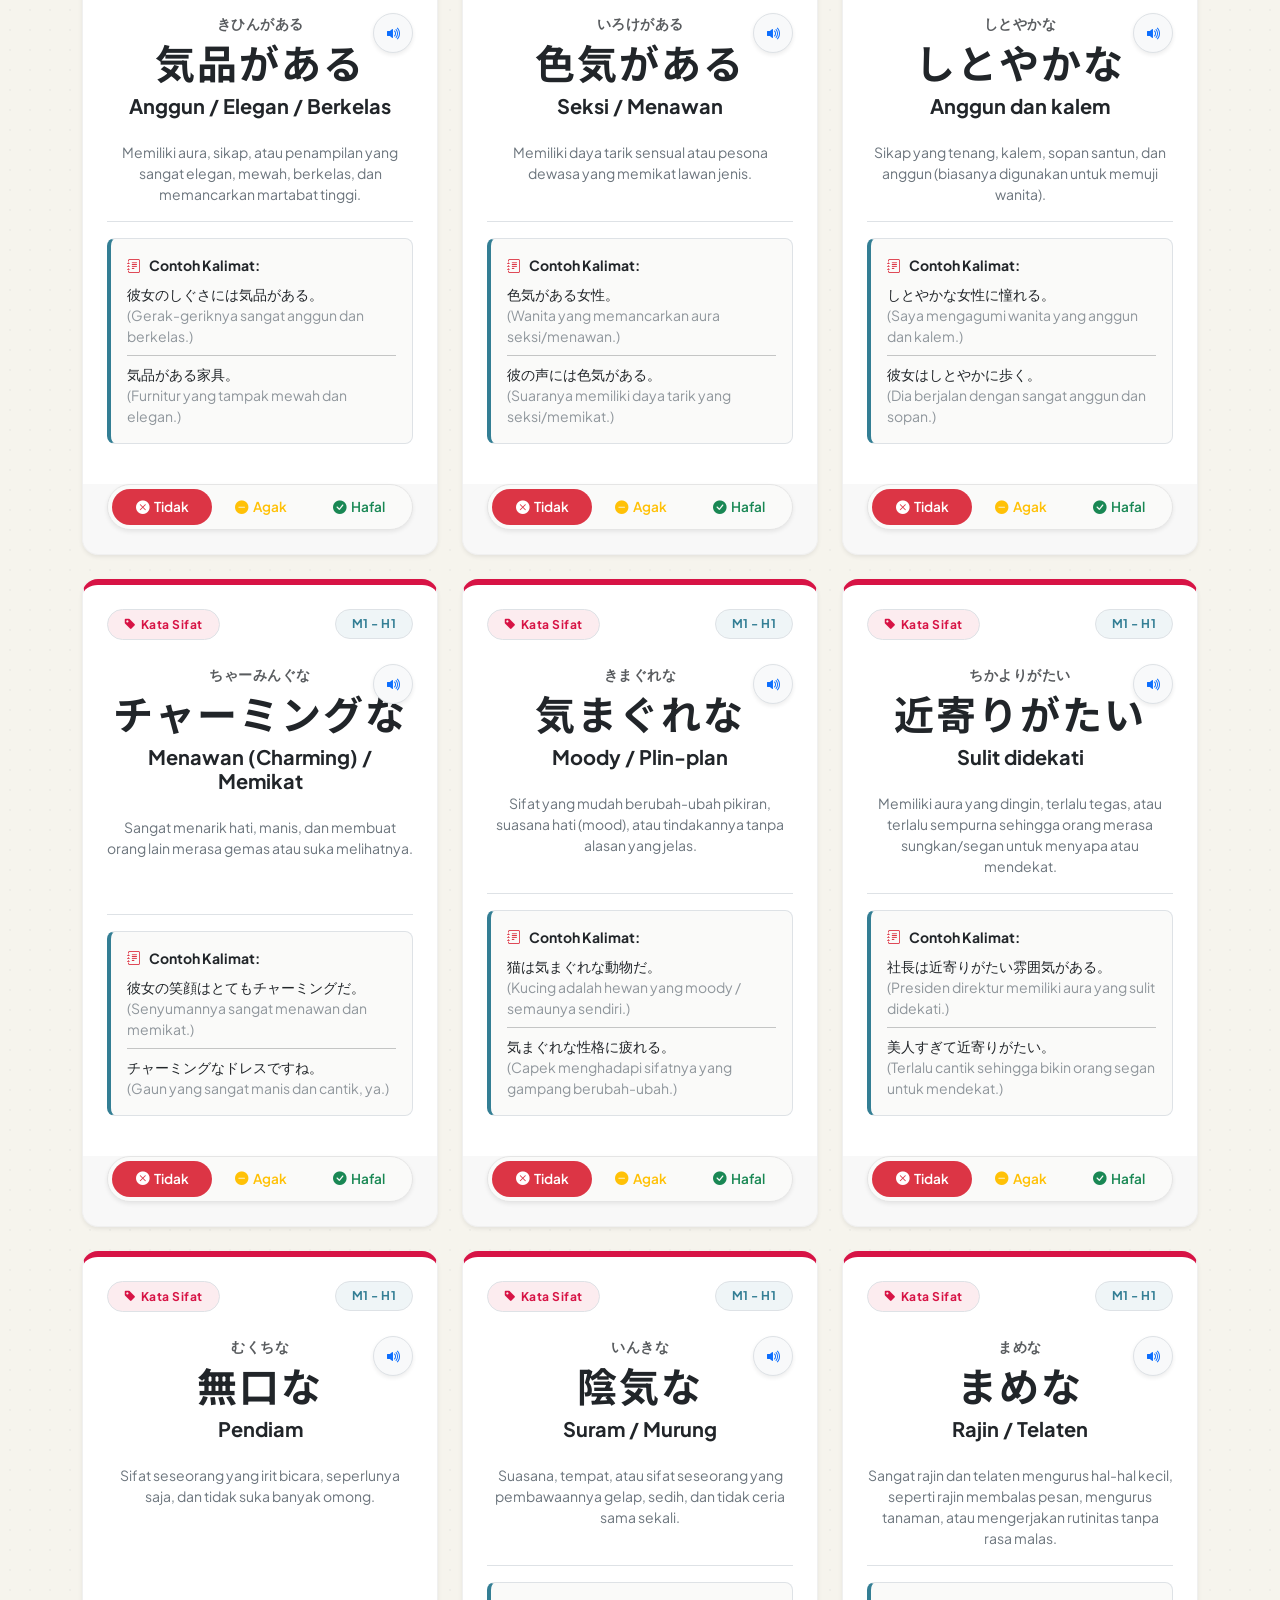
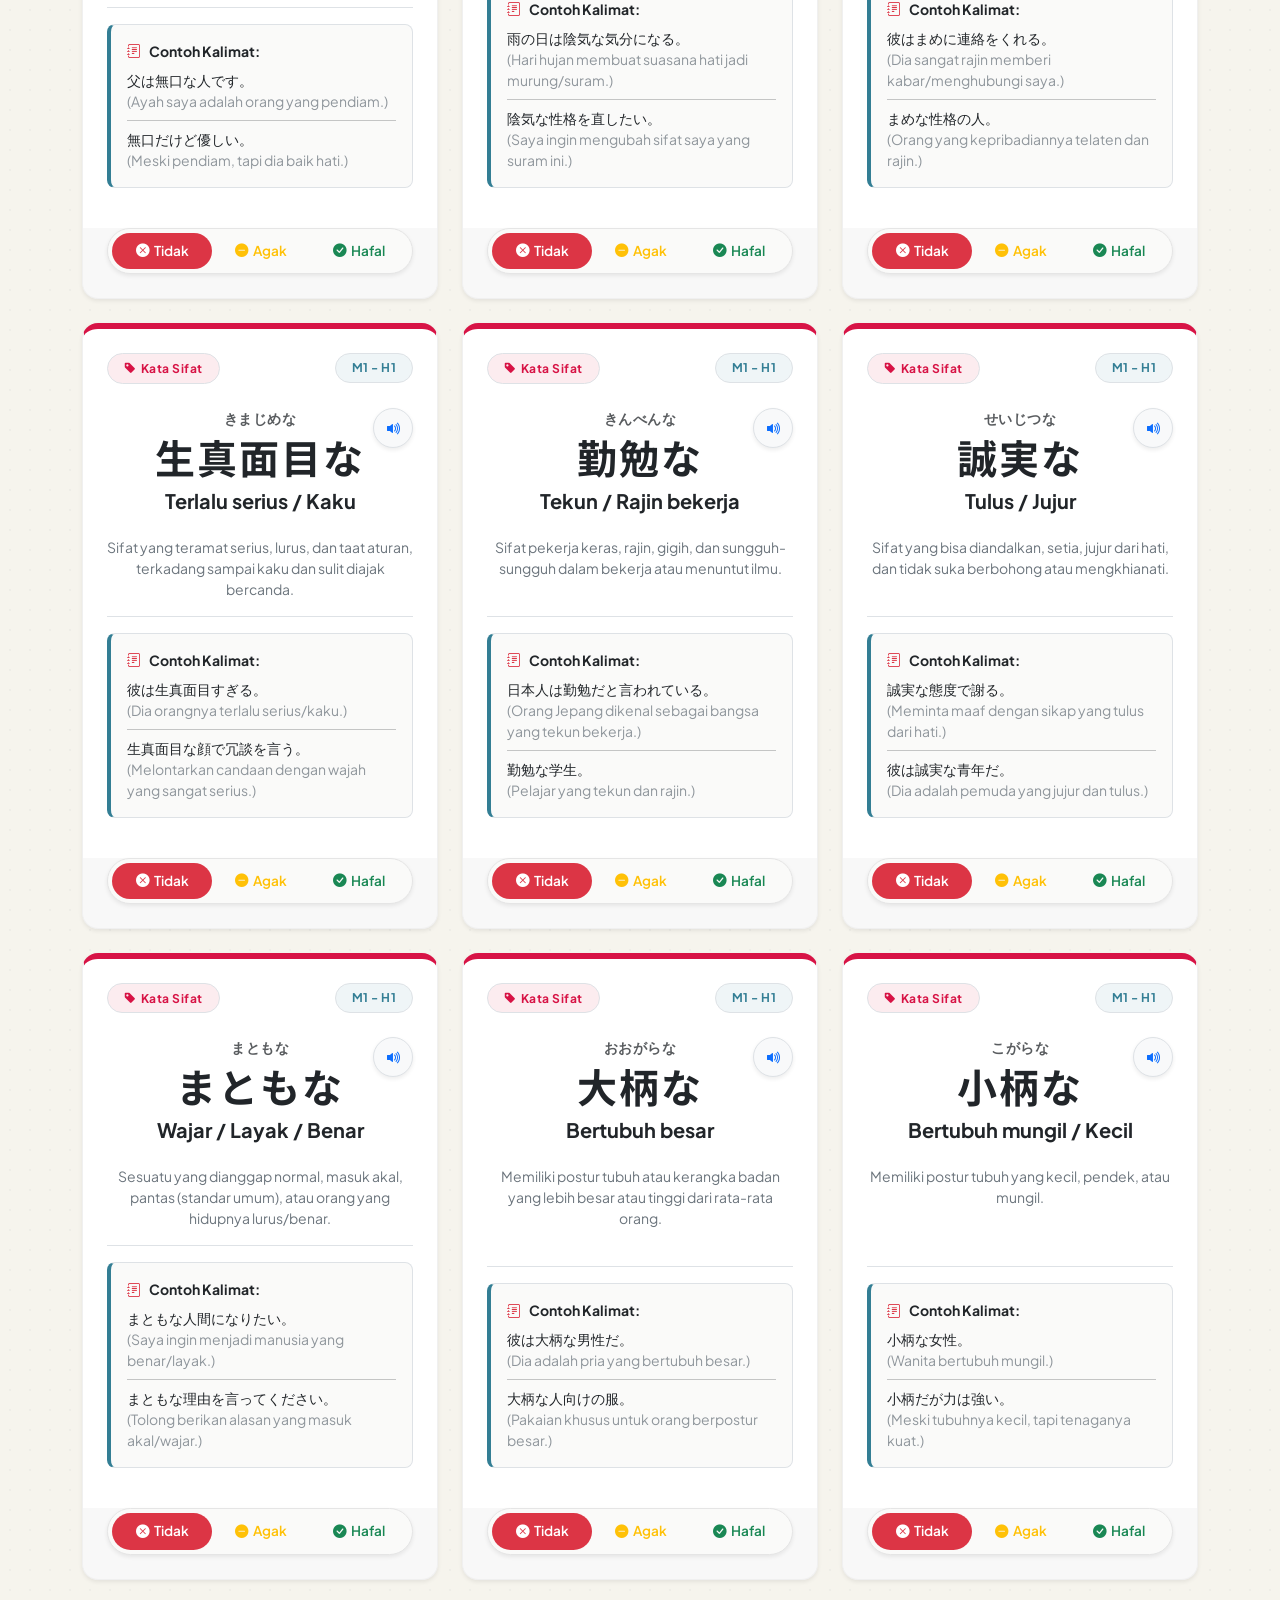
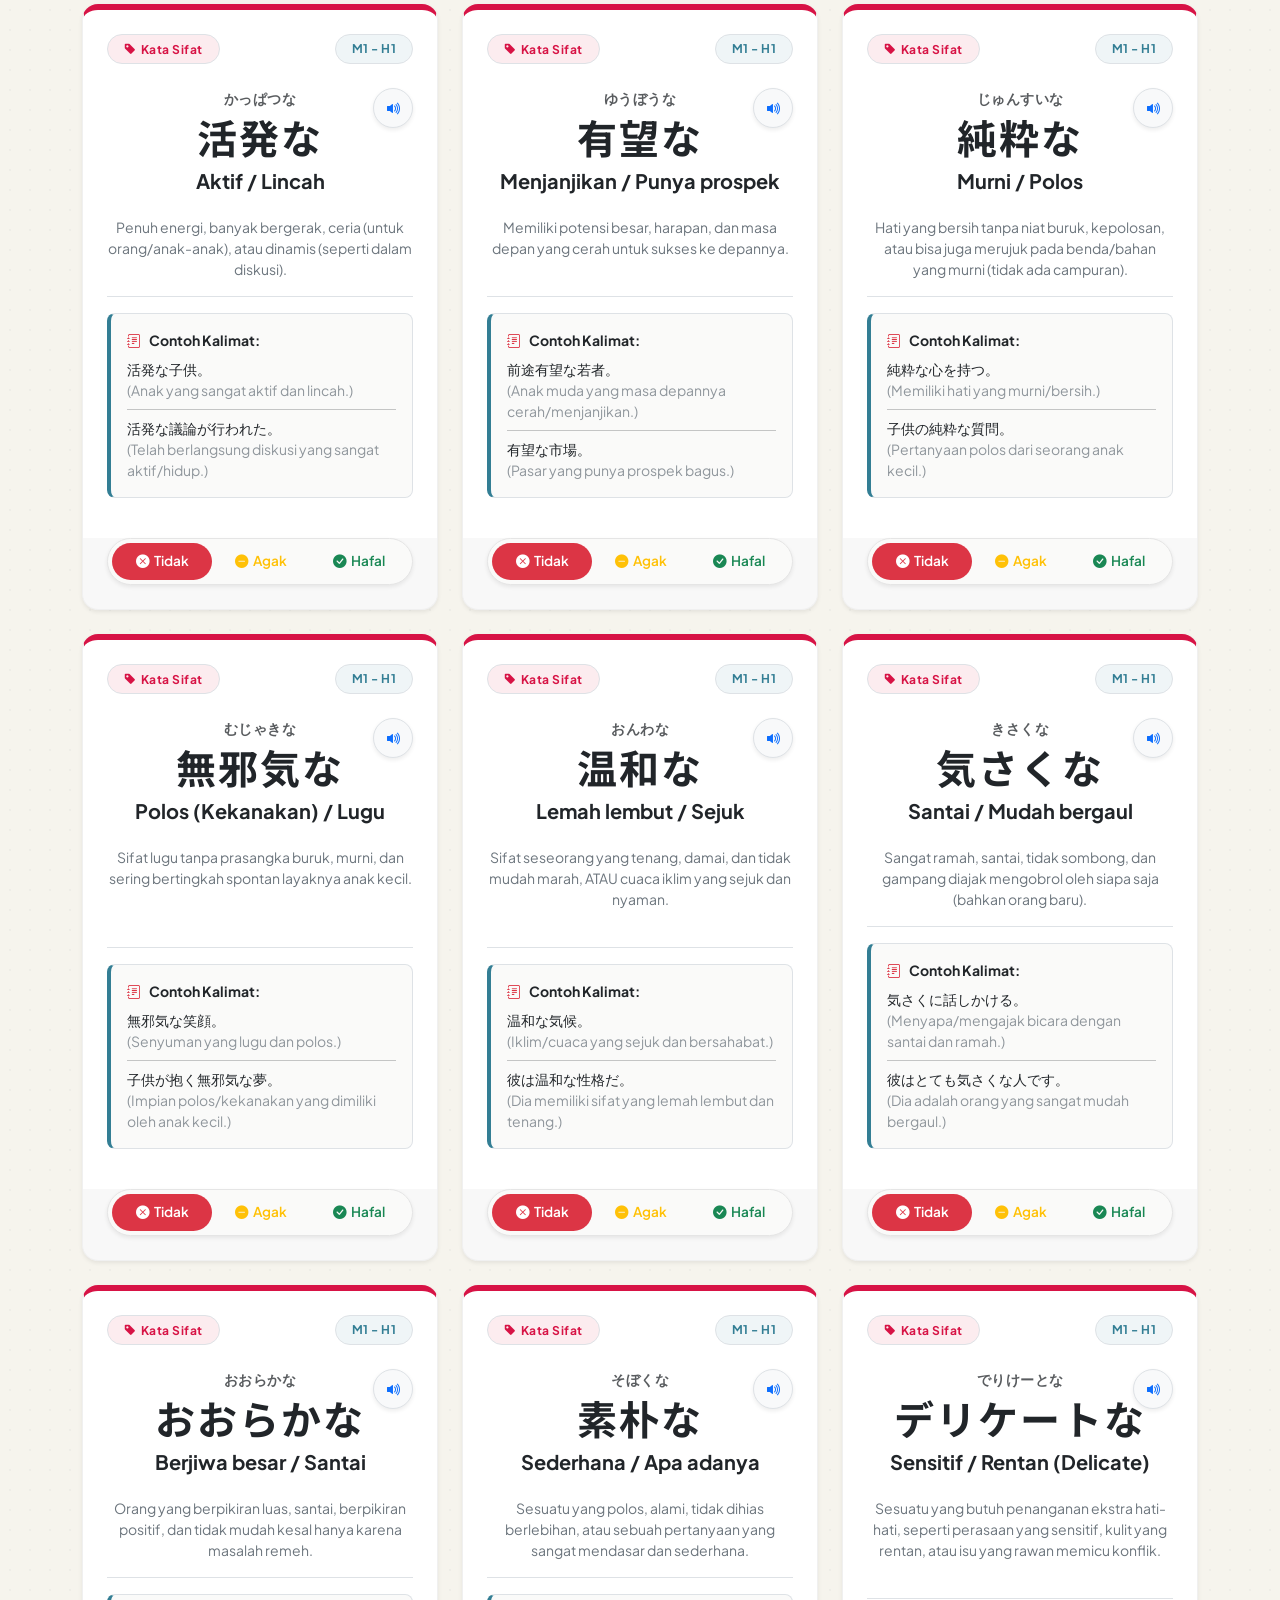
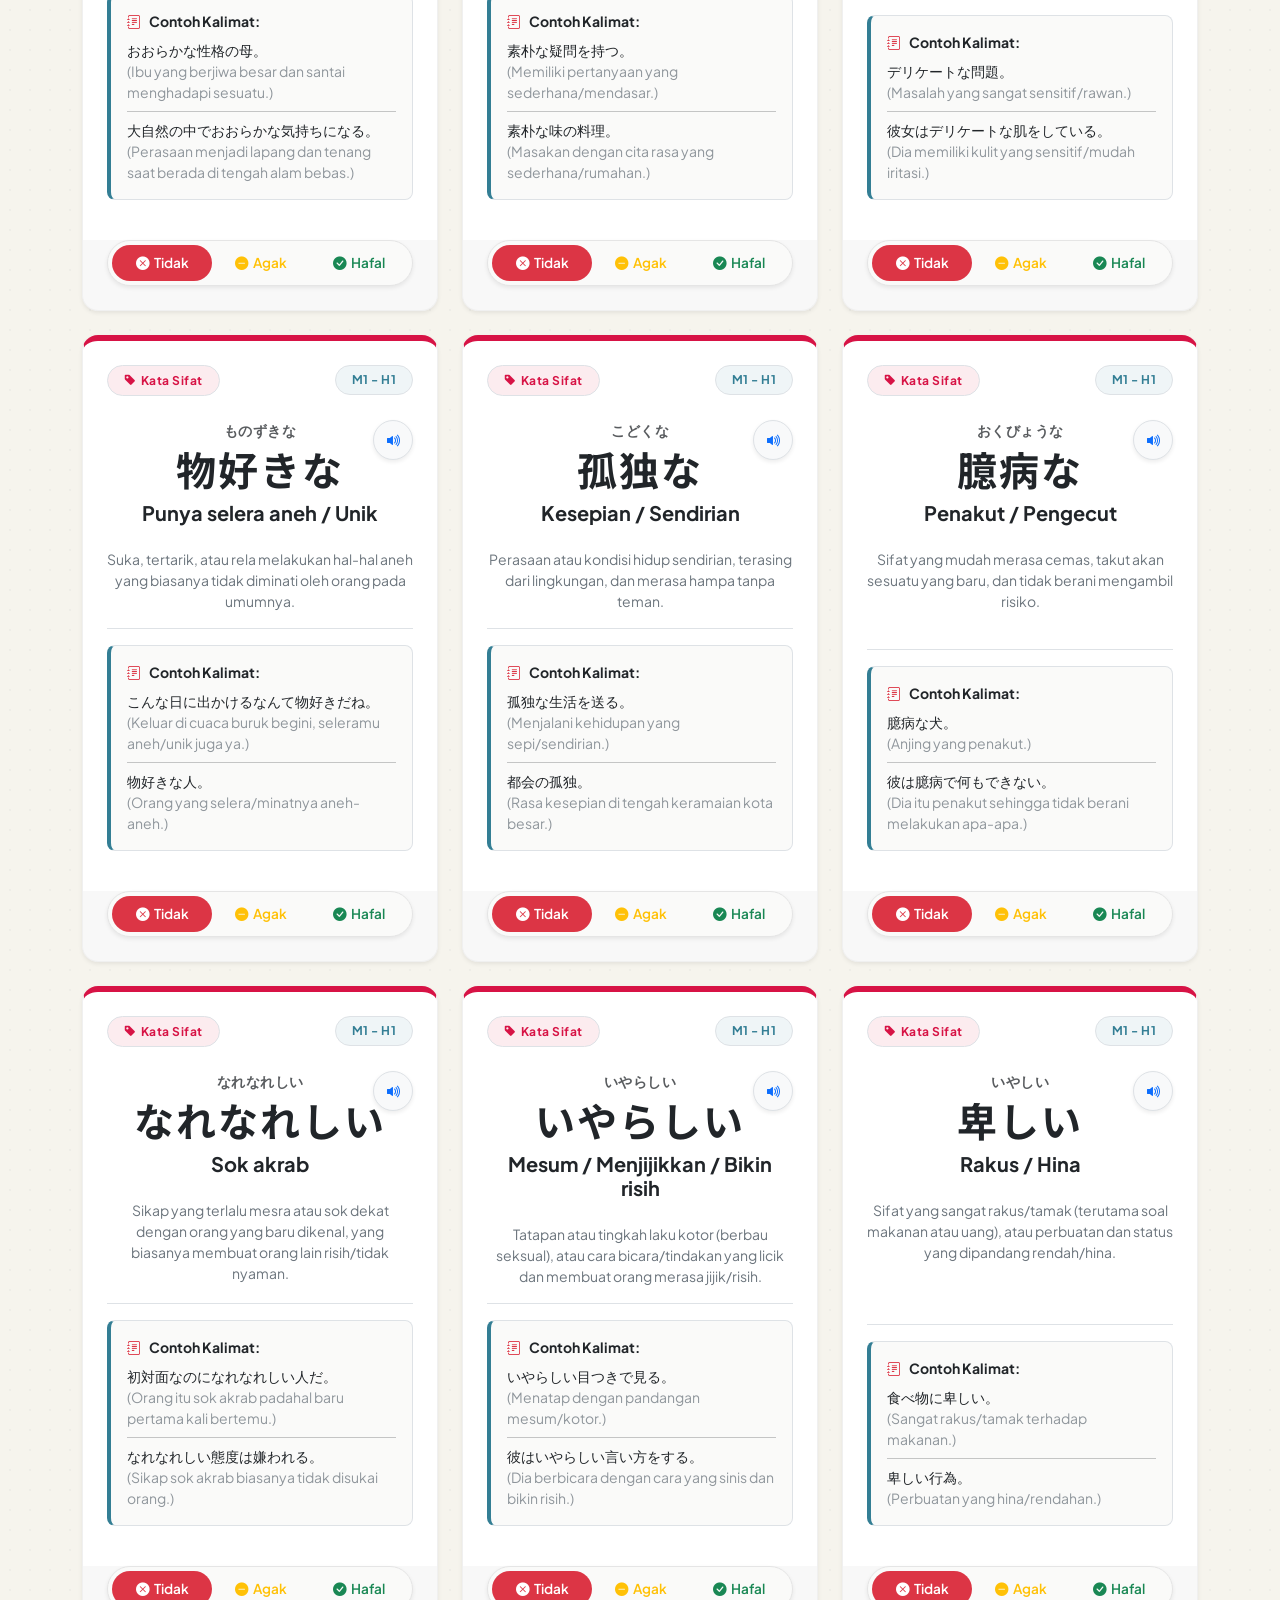
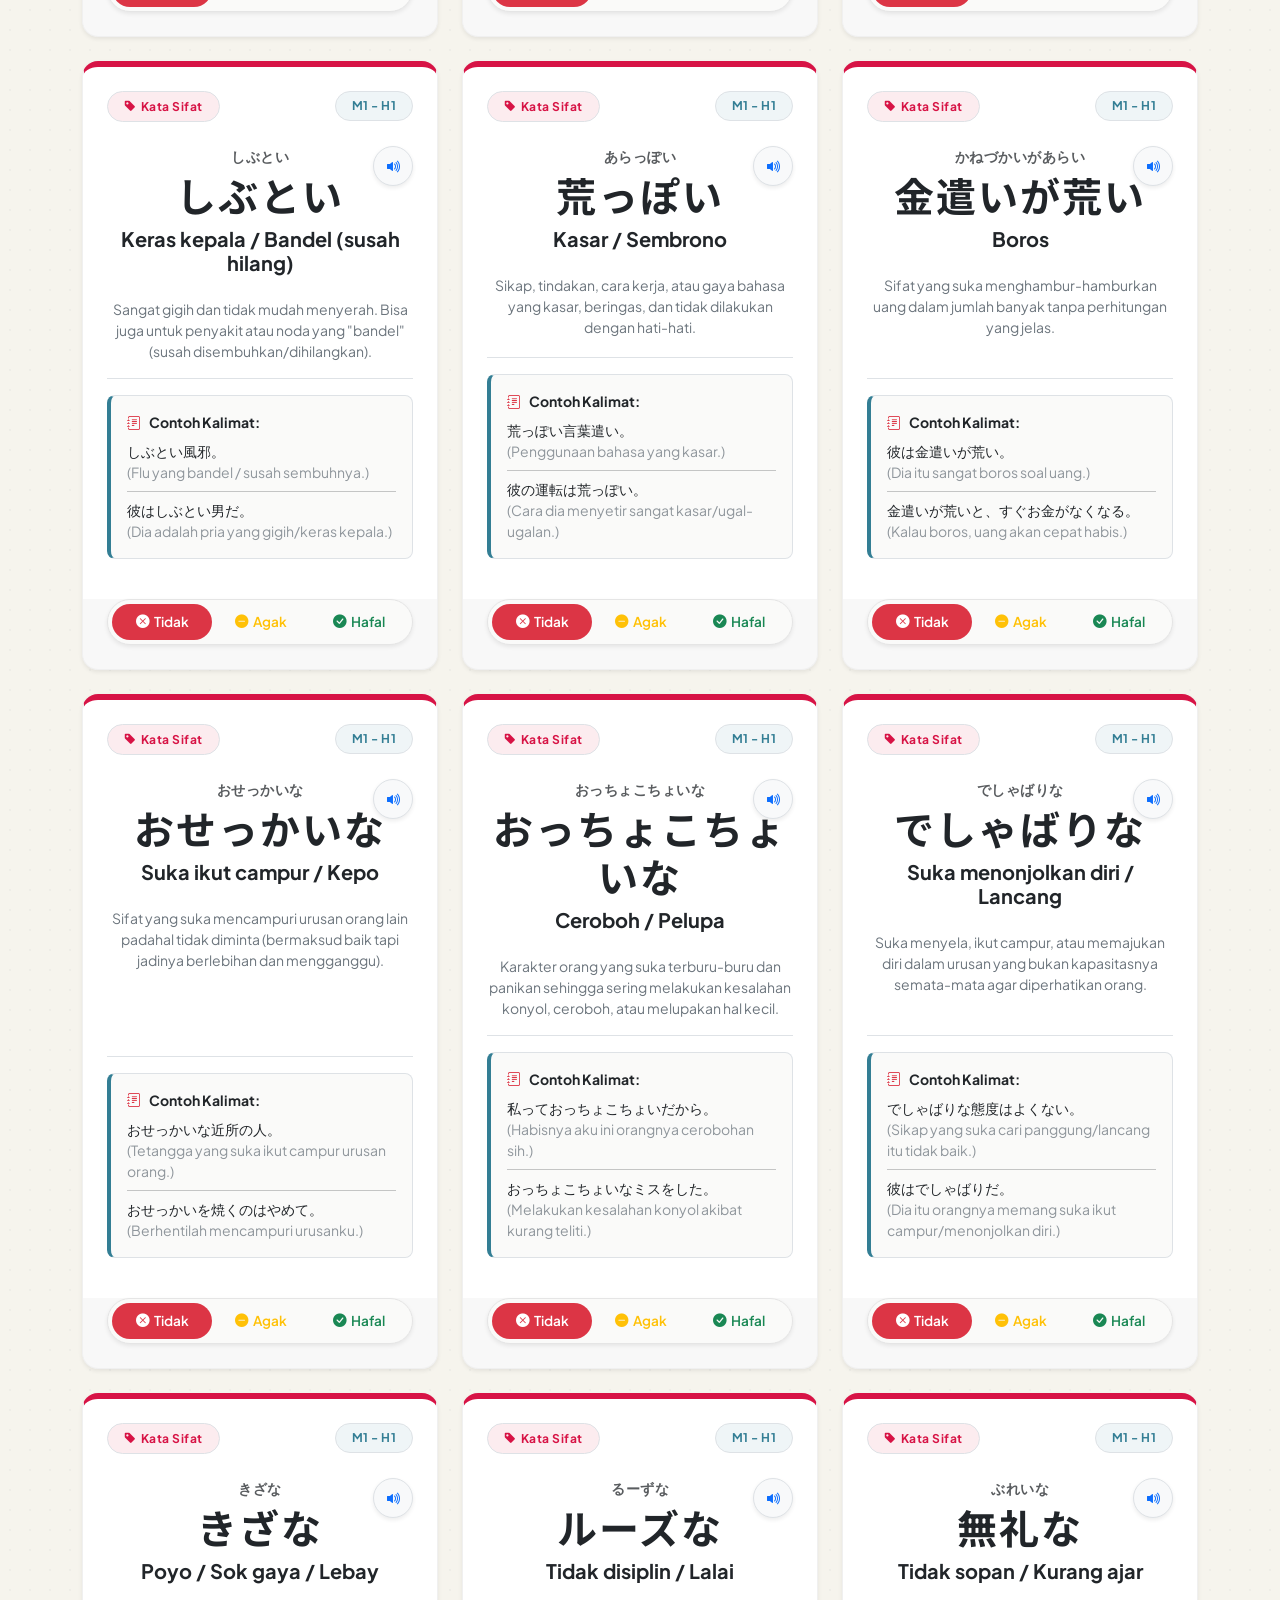
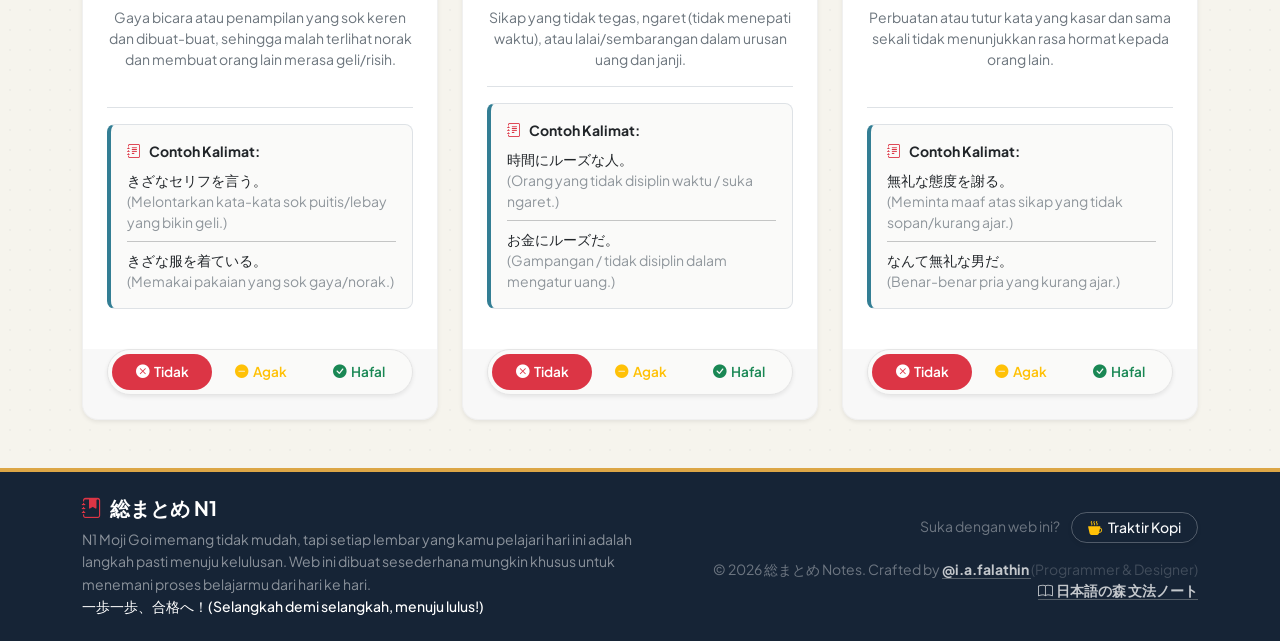
==== commit cf8344c1: "feat: add details for new theme" ====
--- a/index.html
+++ b/index.html
@@ -33,10 +33,10 @@
     <link rel="stylesheet" href="css/style.css" />
   </head>
   <body>
-    <div class="dev-notice w-100">
+    <!-- <div class="dev-notice w-100">
       <i class="bi bi-tools me-1"></i> Web ini masih dalam tahap pengembangan
       (Beta Version). Data atau fitur mungkin berubah.
-    </div>
+    </div> -->
 
     <nav class="navbar navbar-expand-lg navbar-dark navbar-jp shadow-sm py-3">
       <div class="container d-flex justify-content-between align-items-center">
